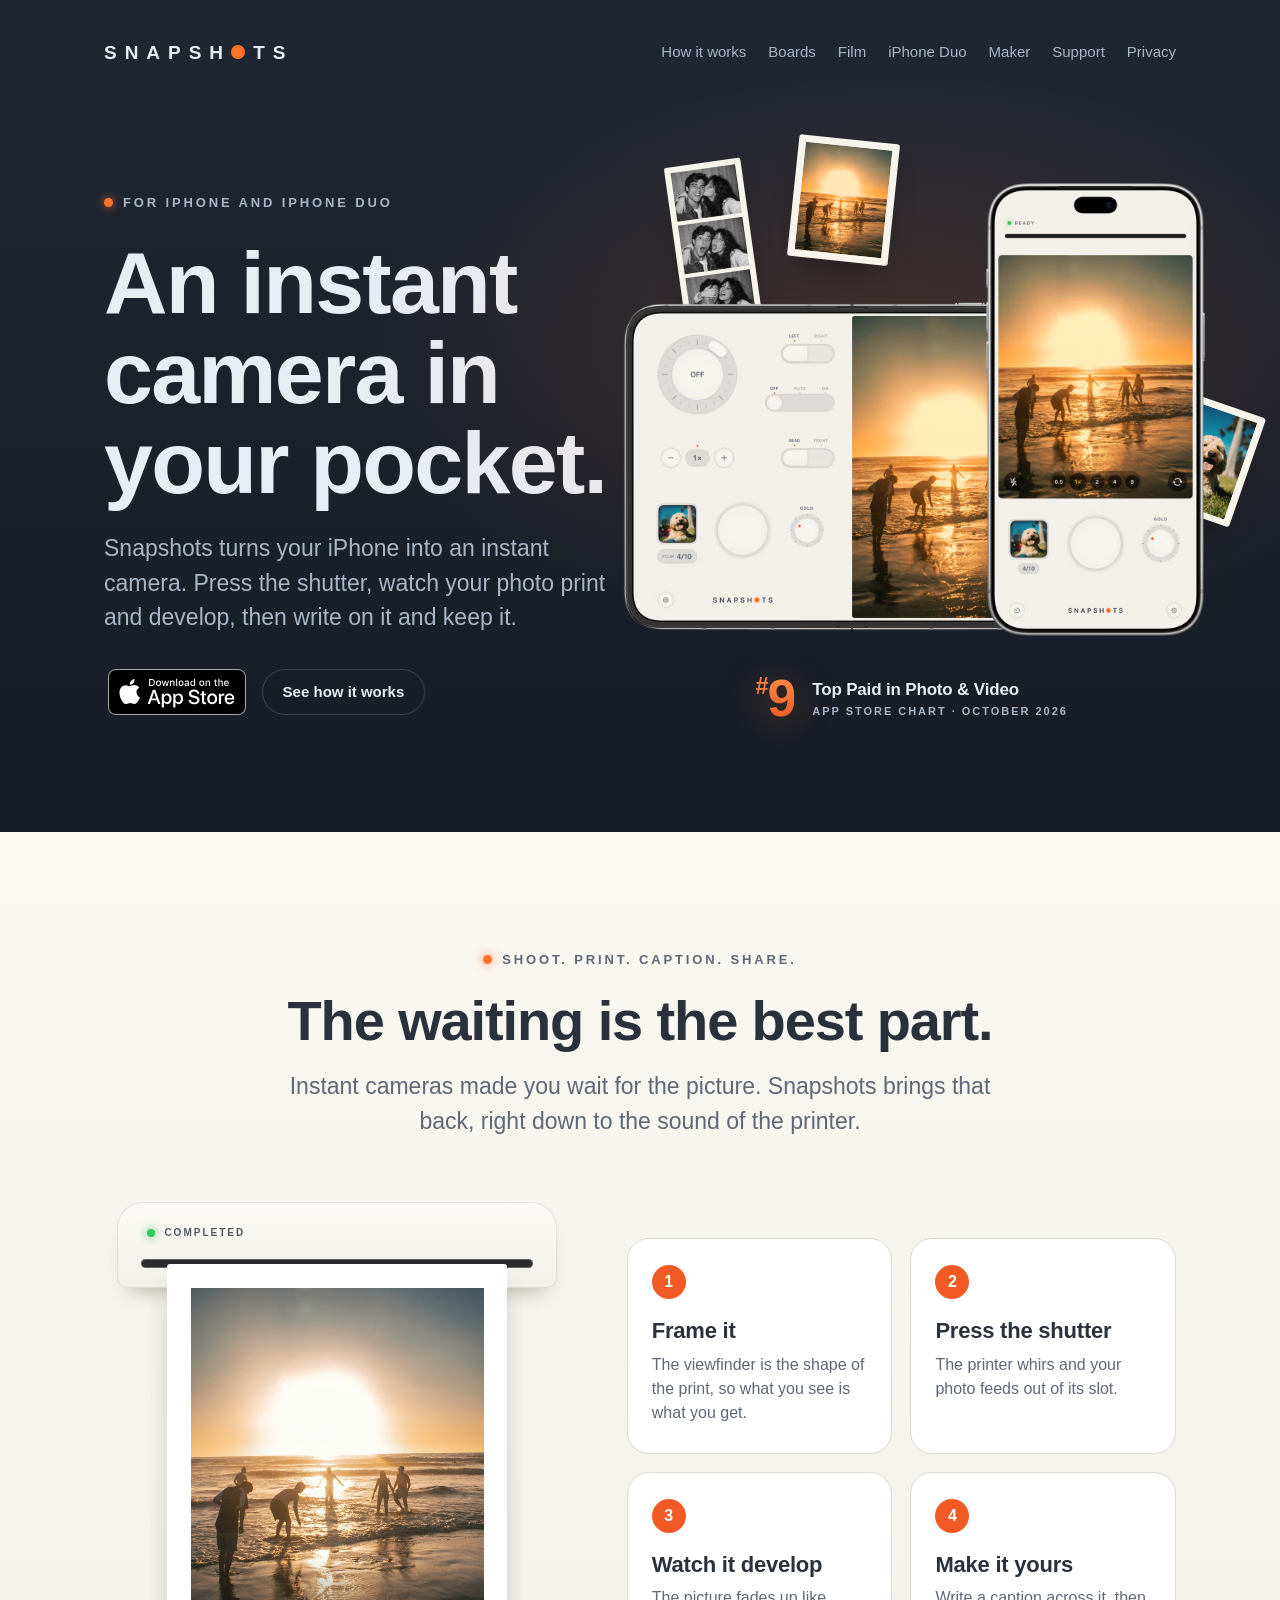
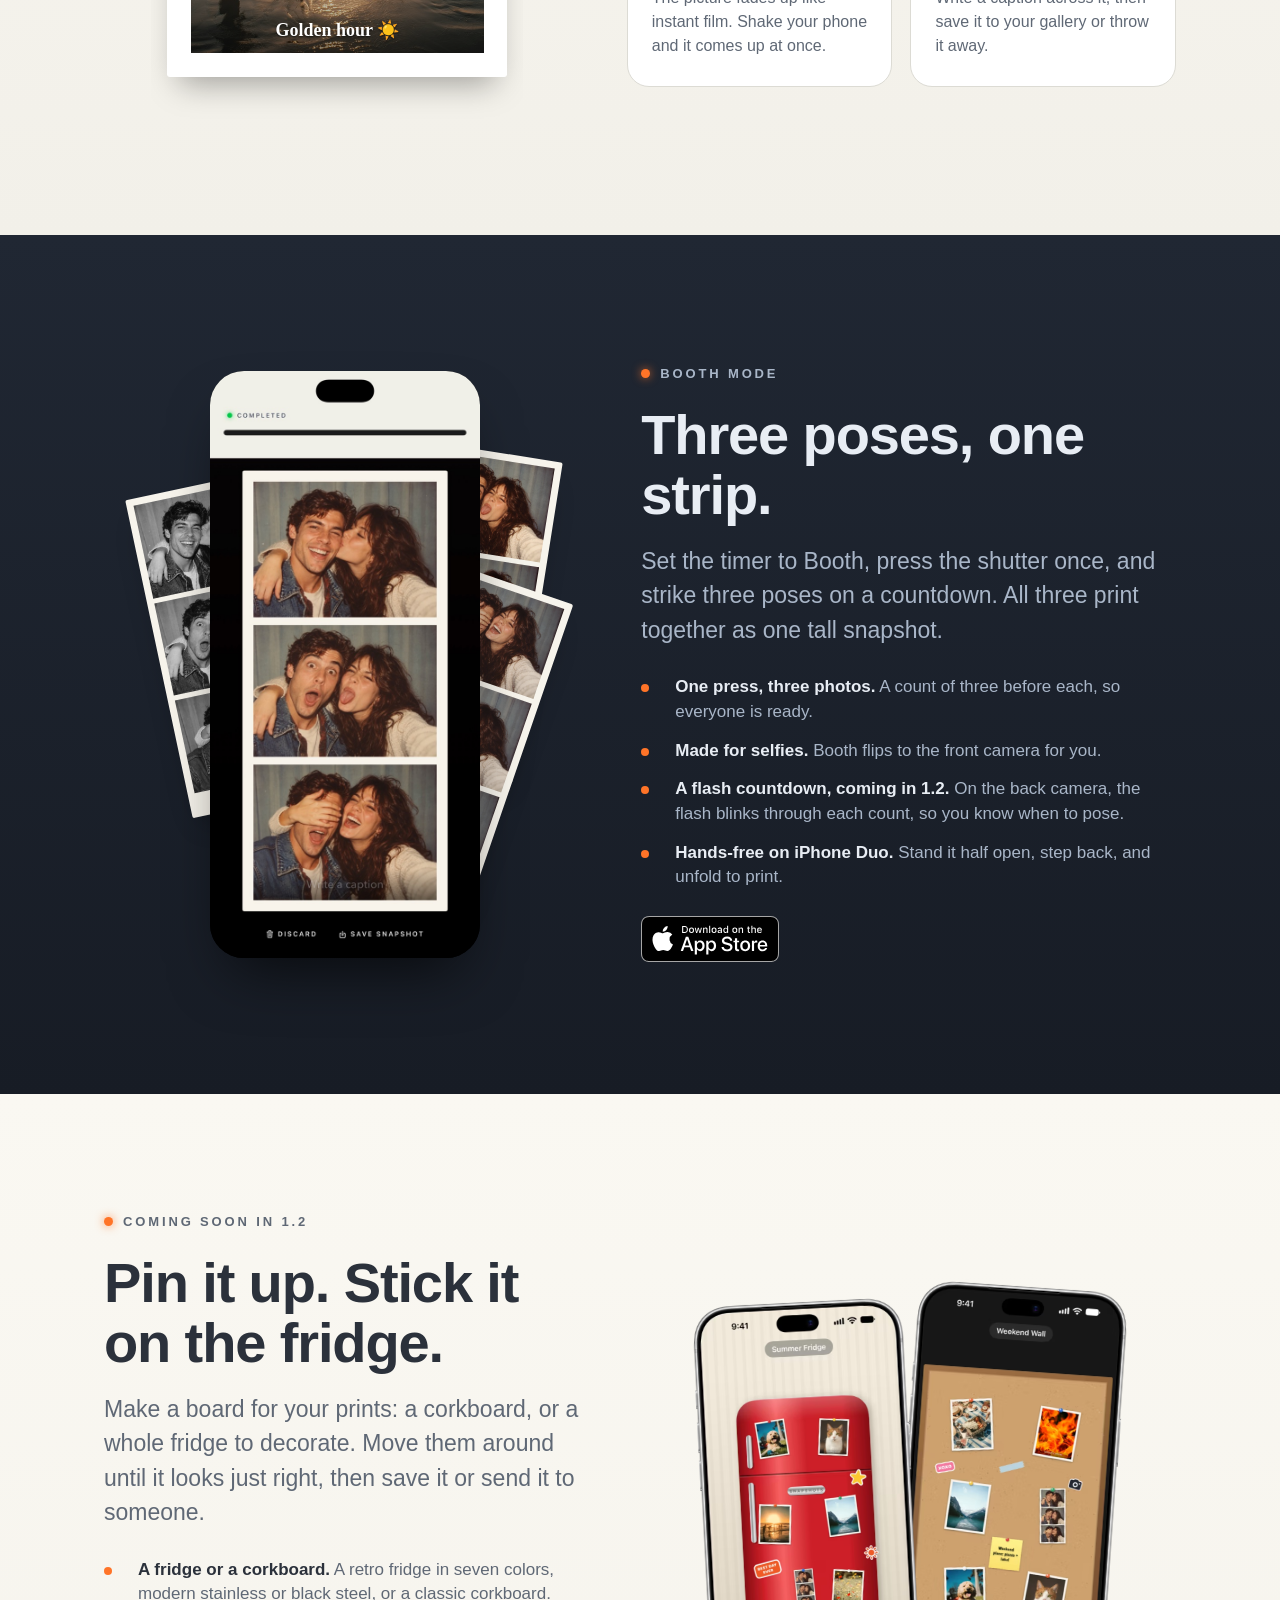
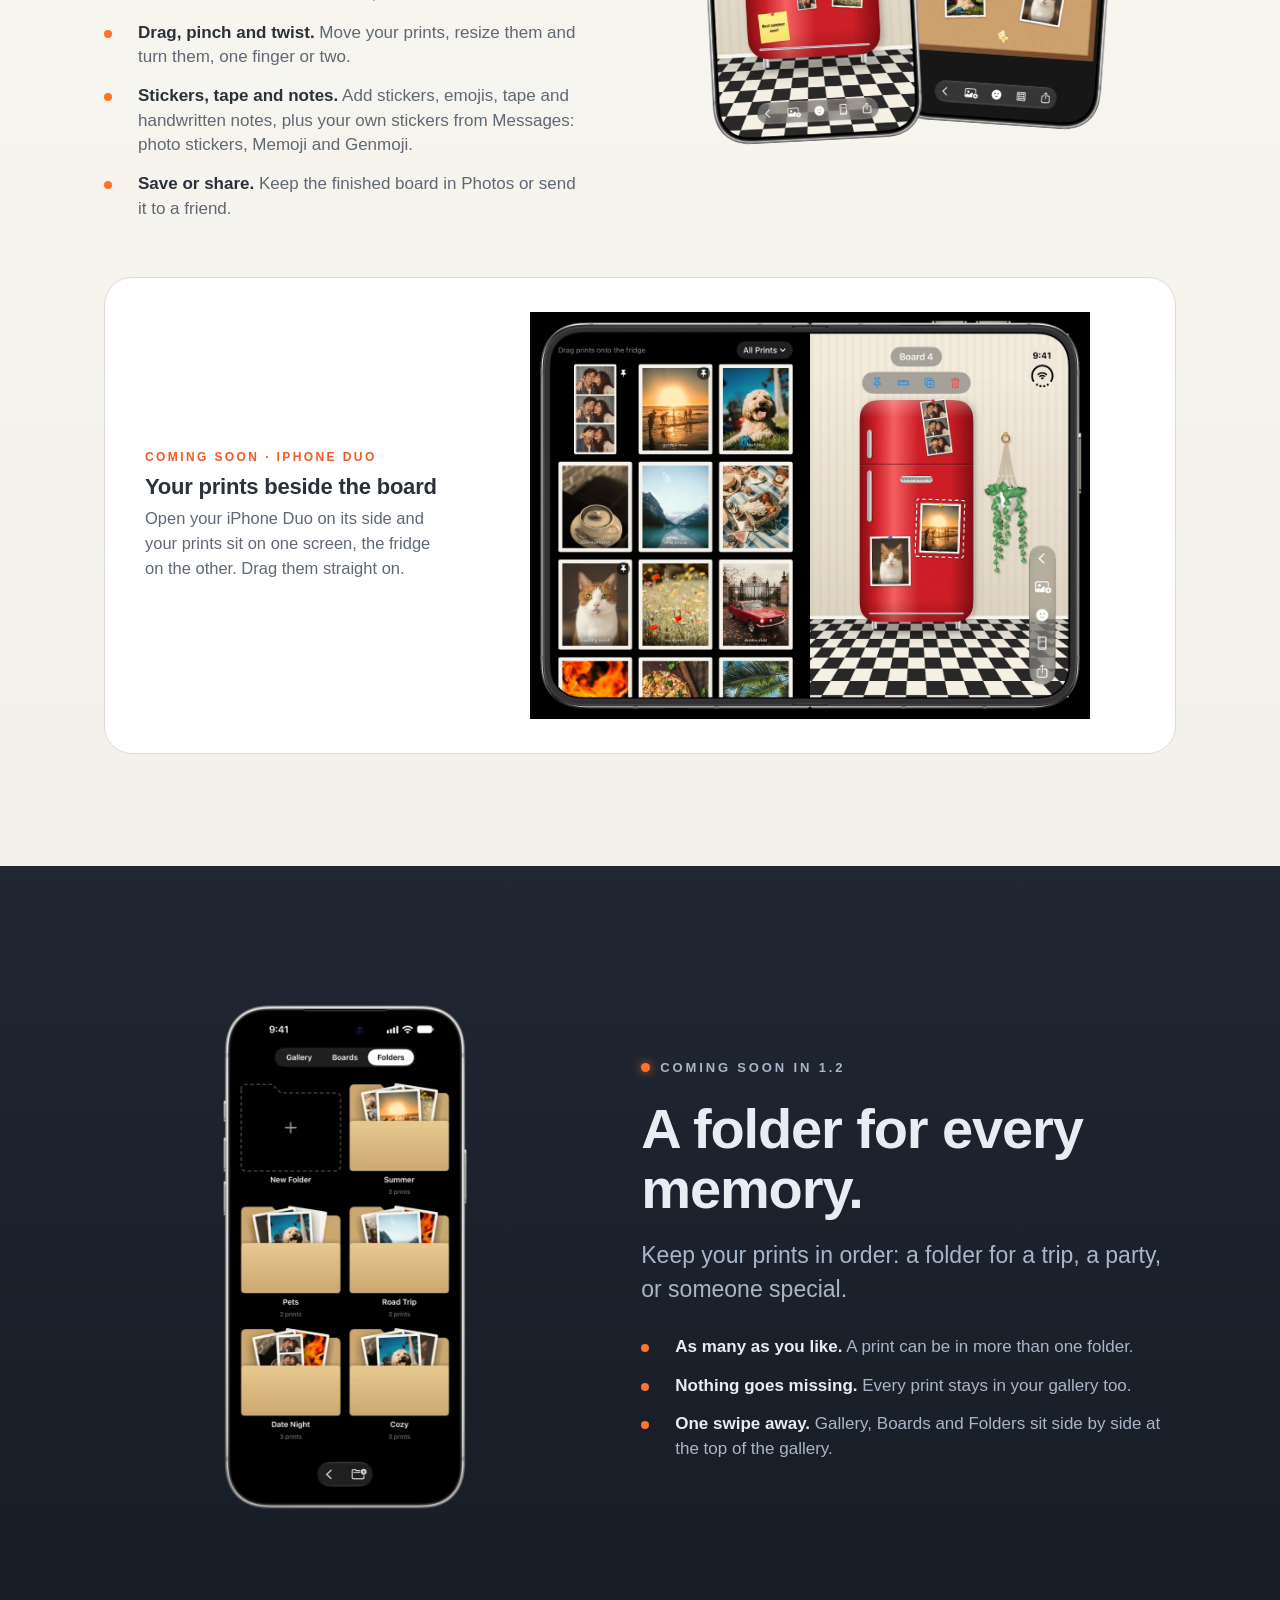
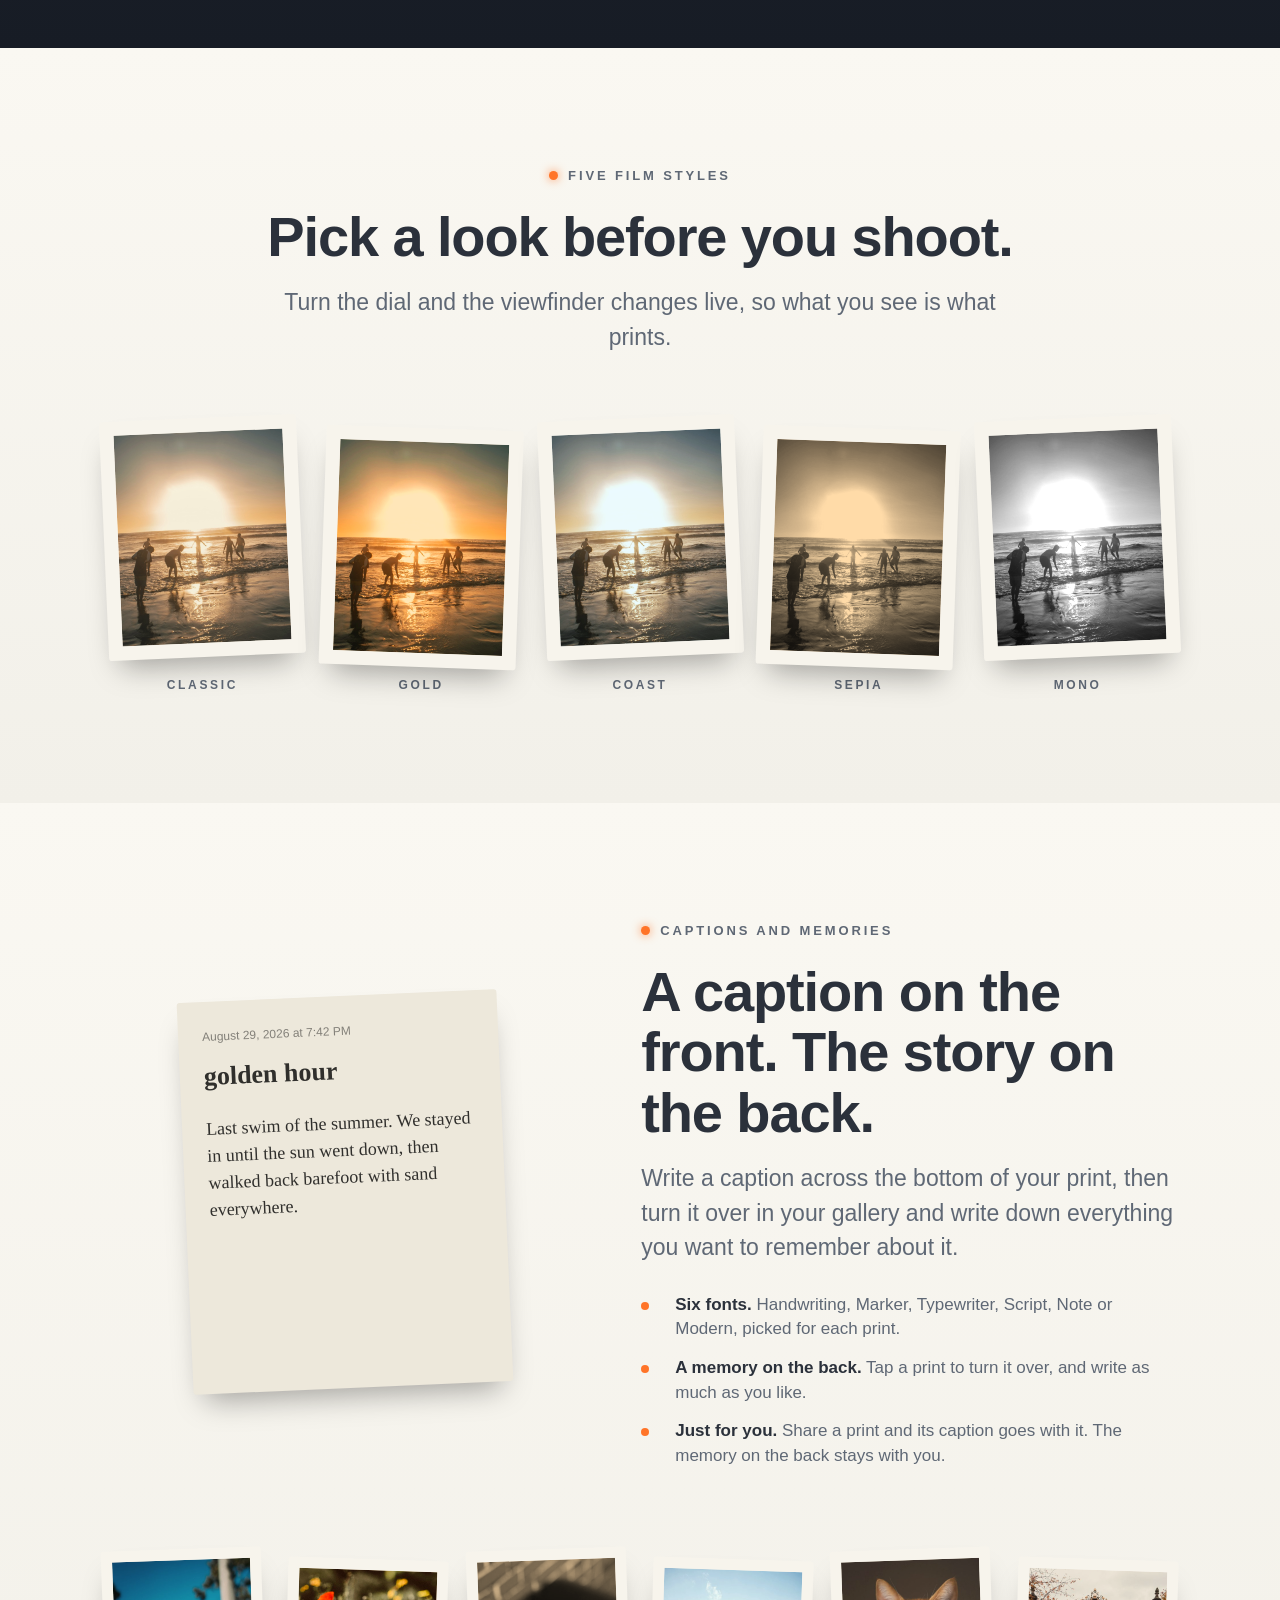
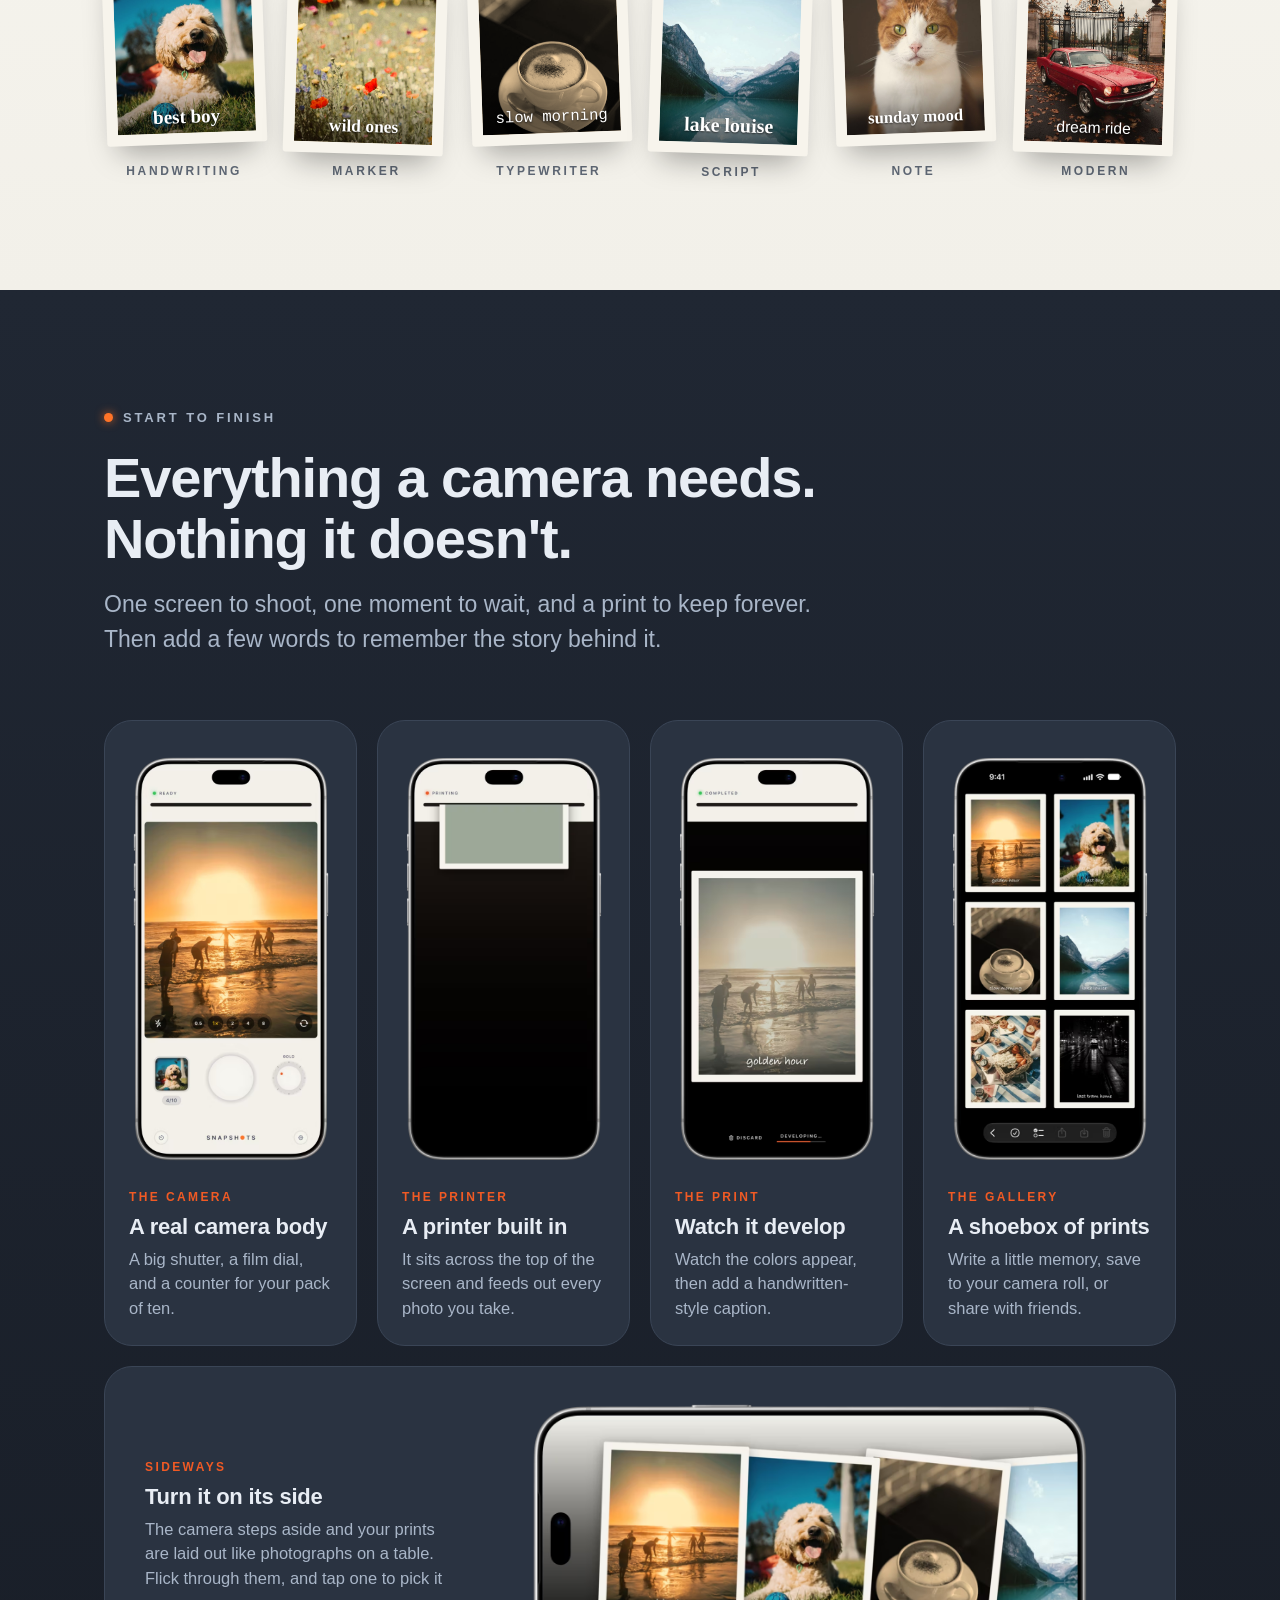
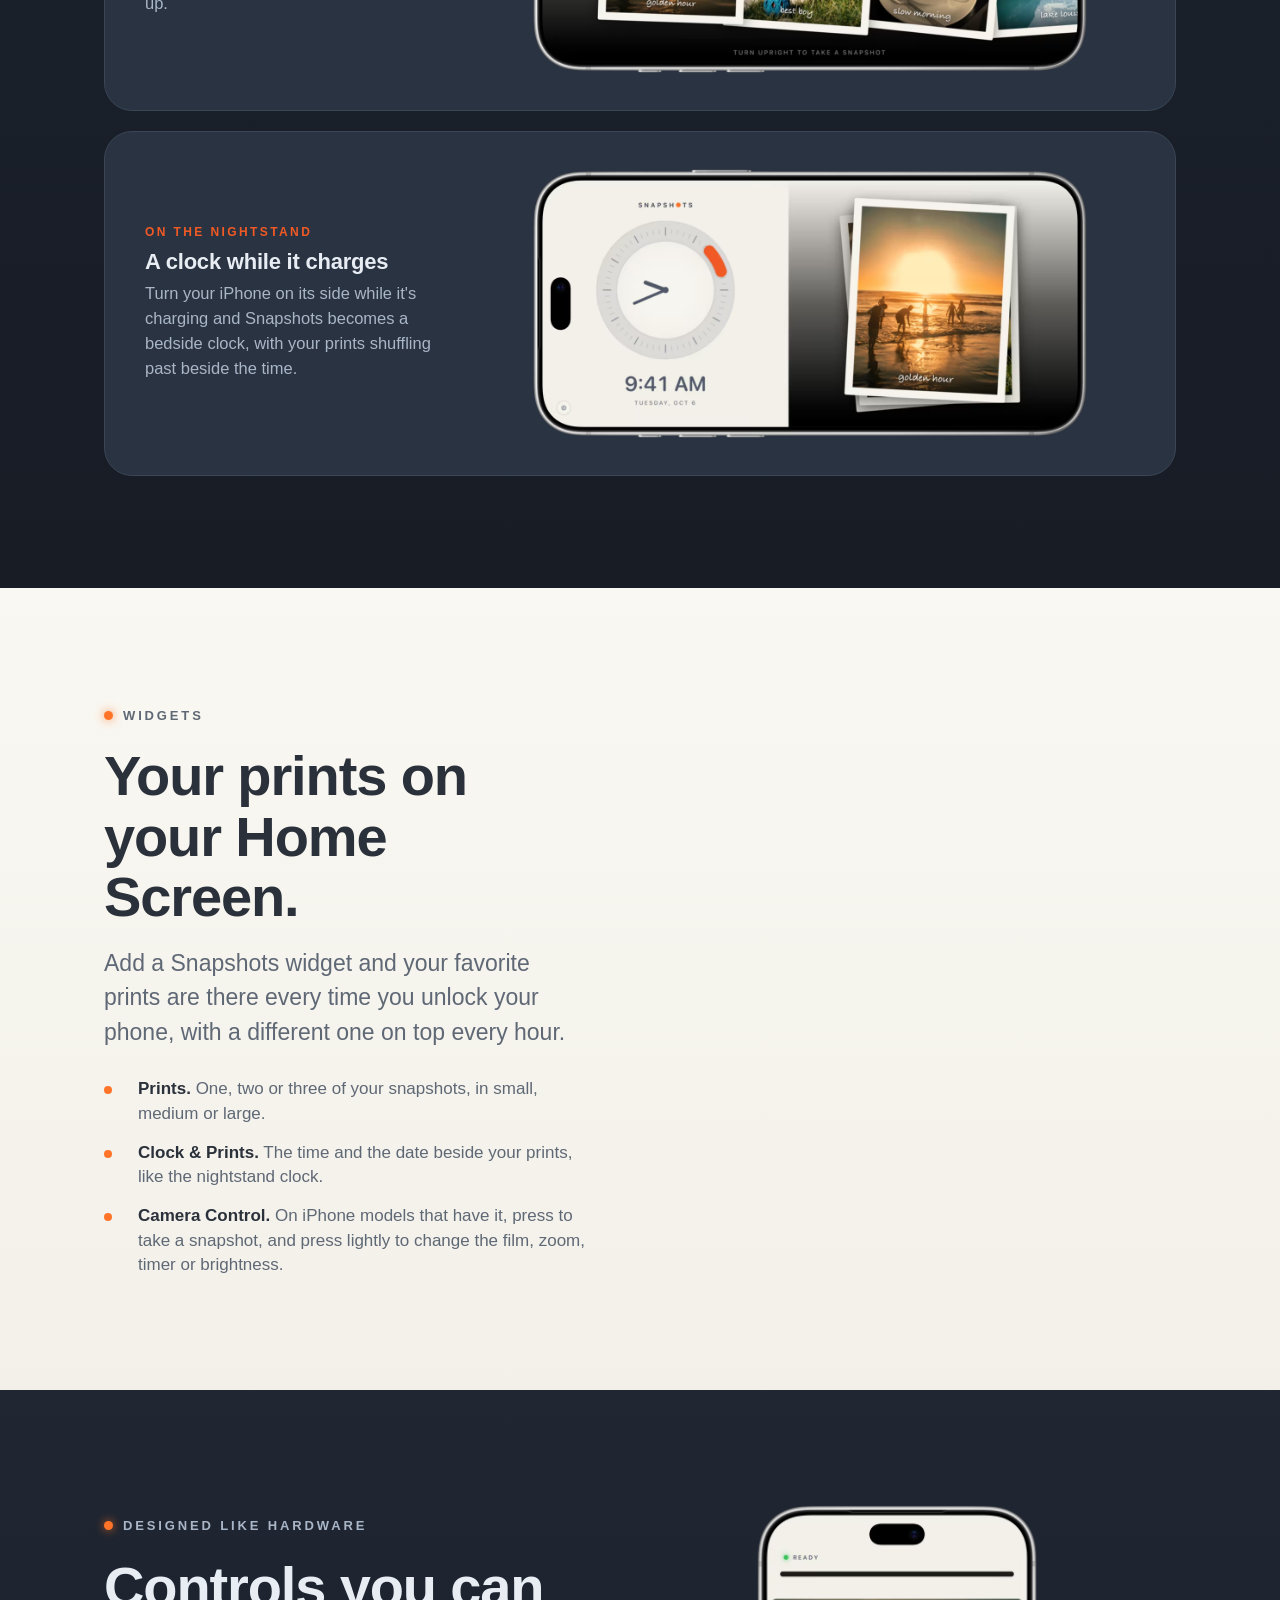
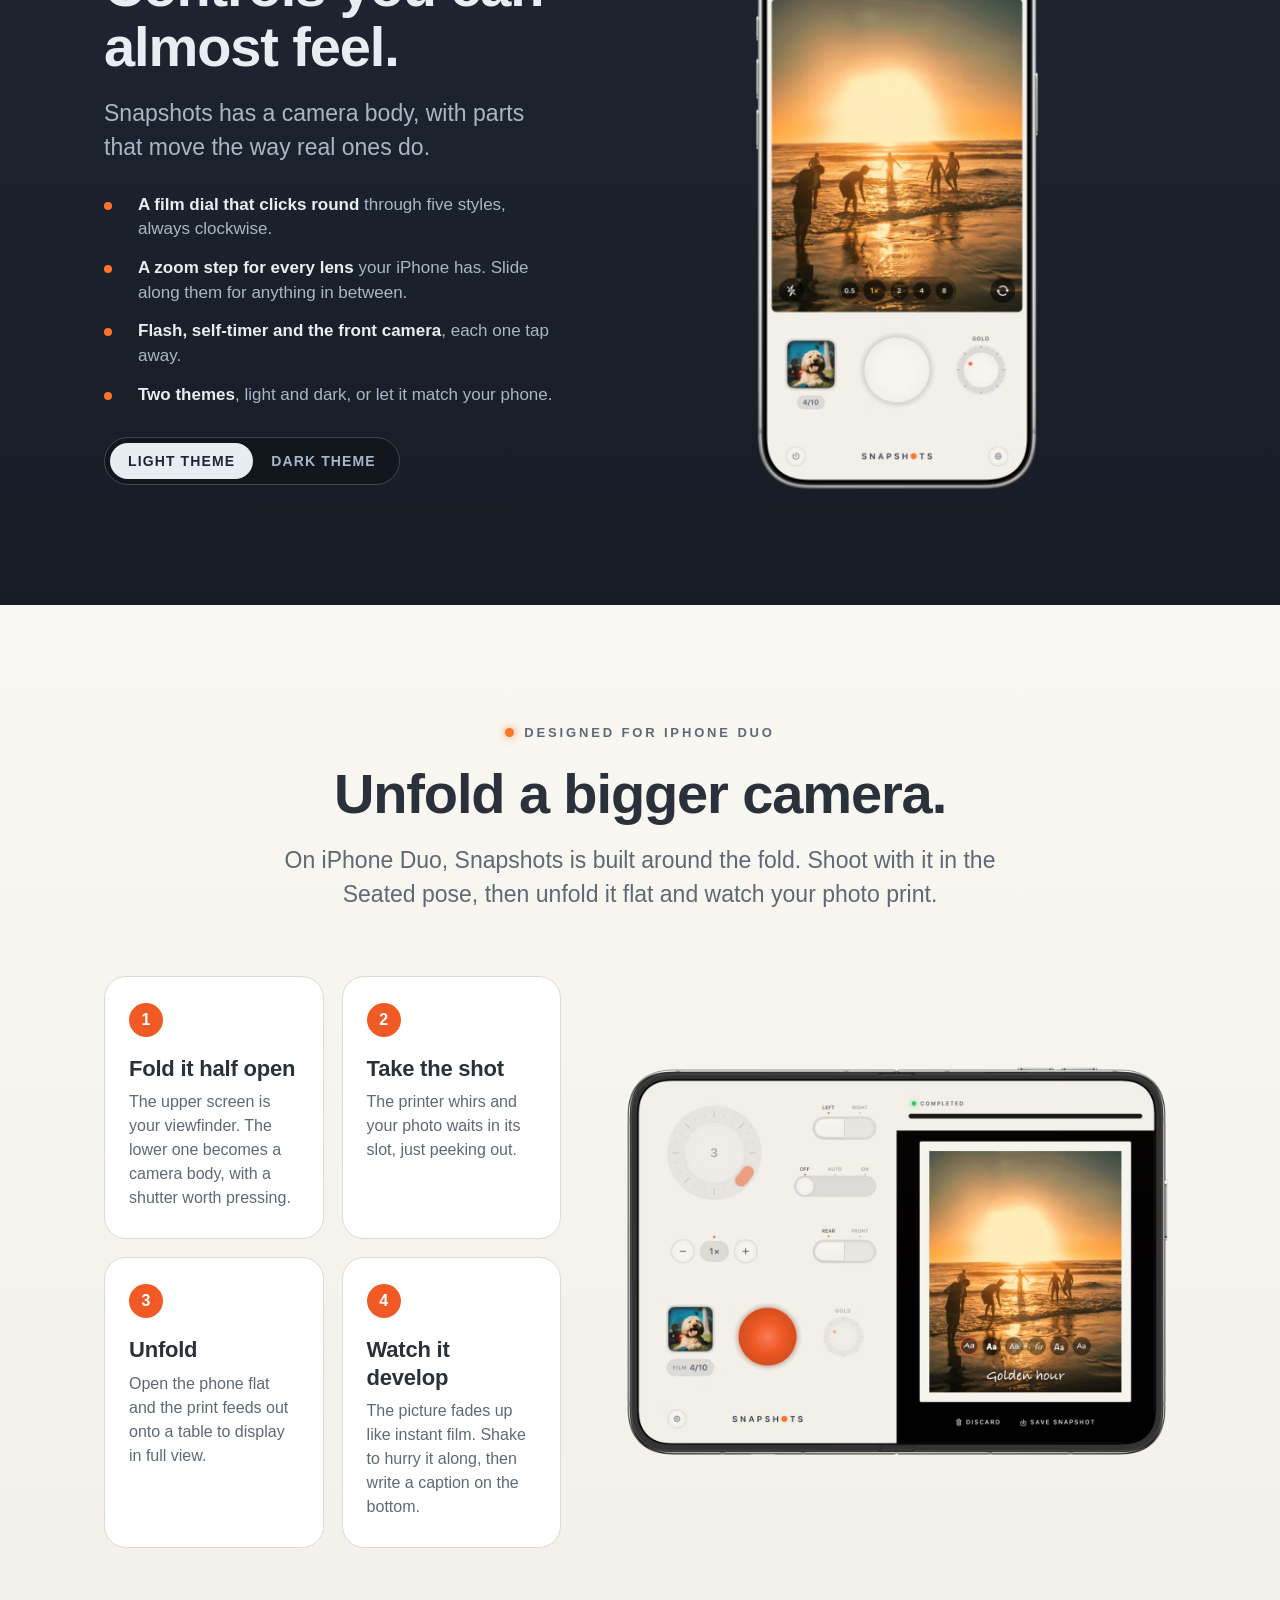
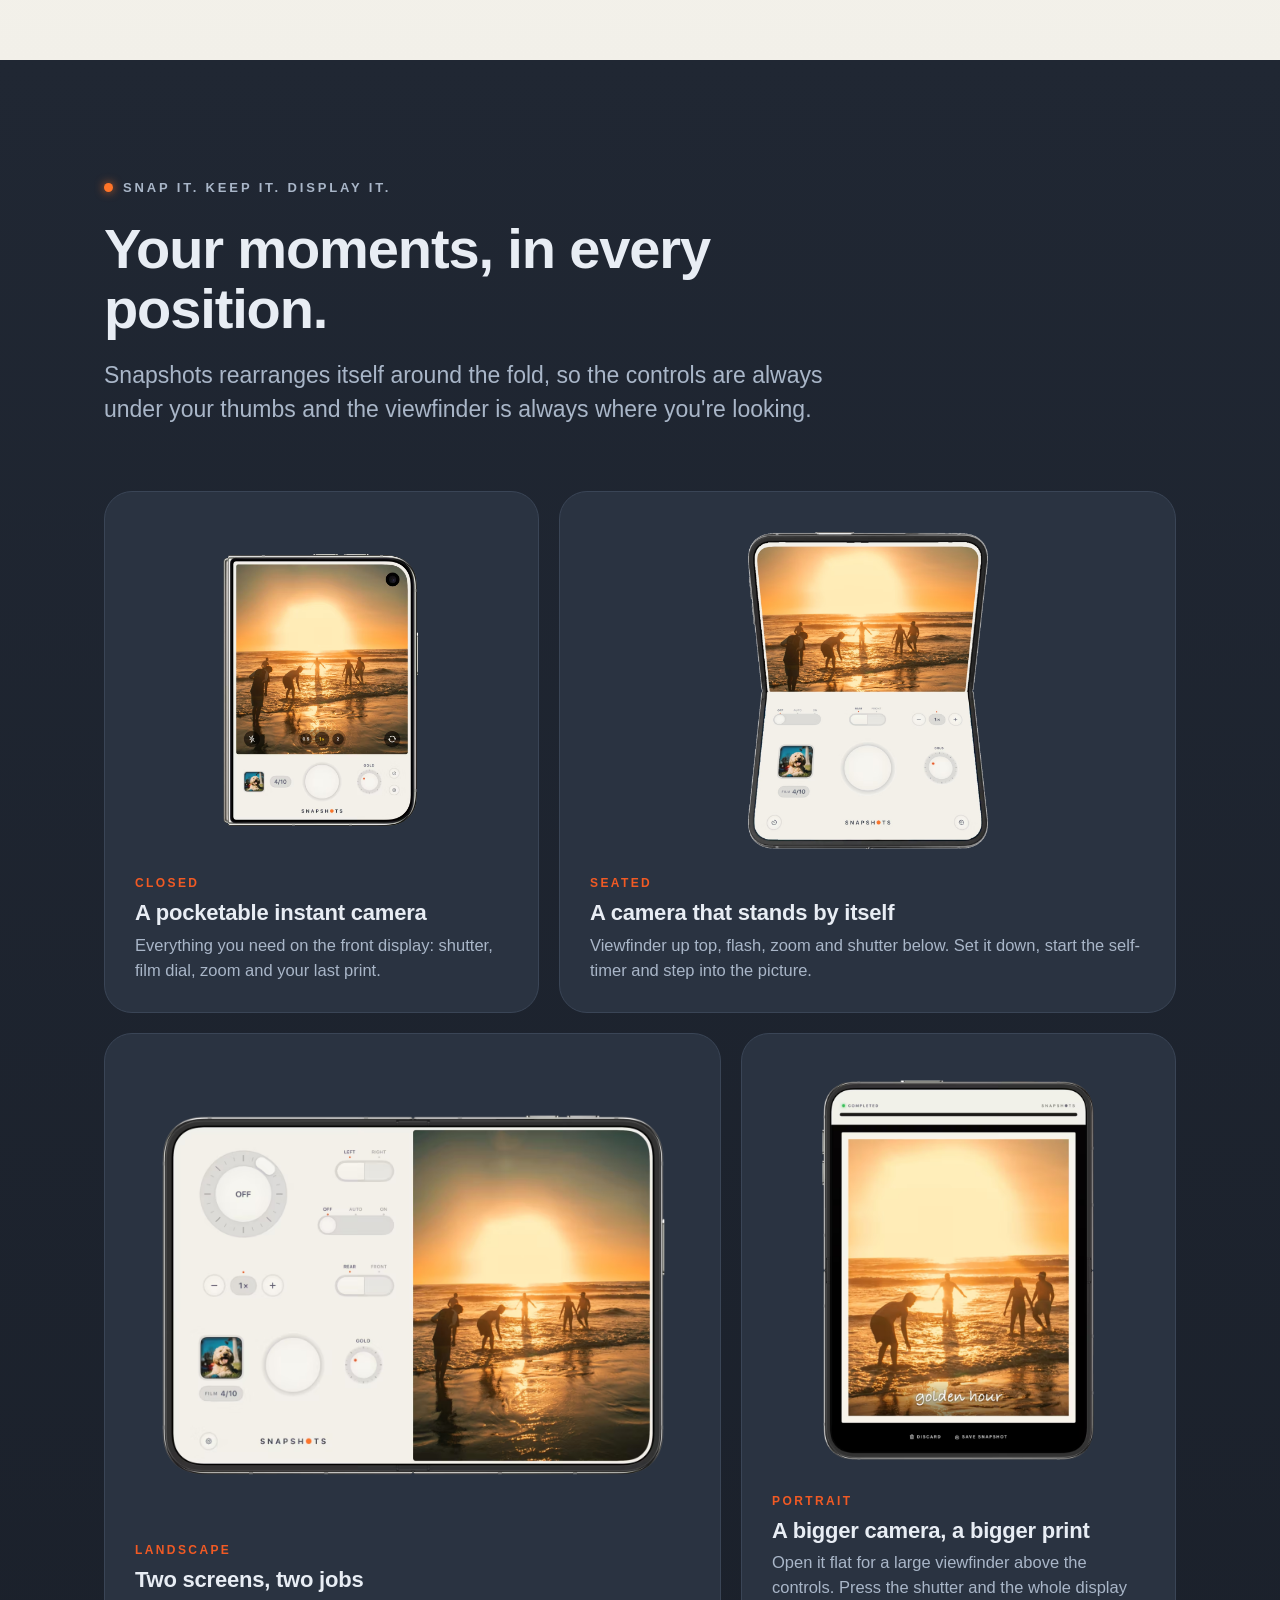
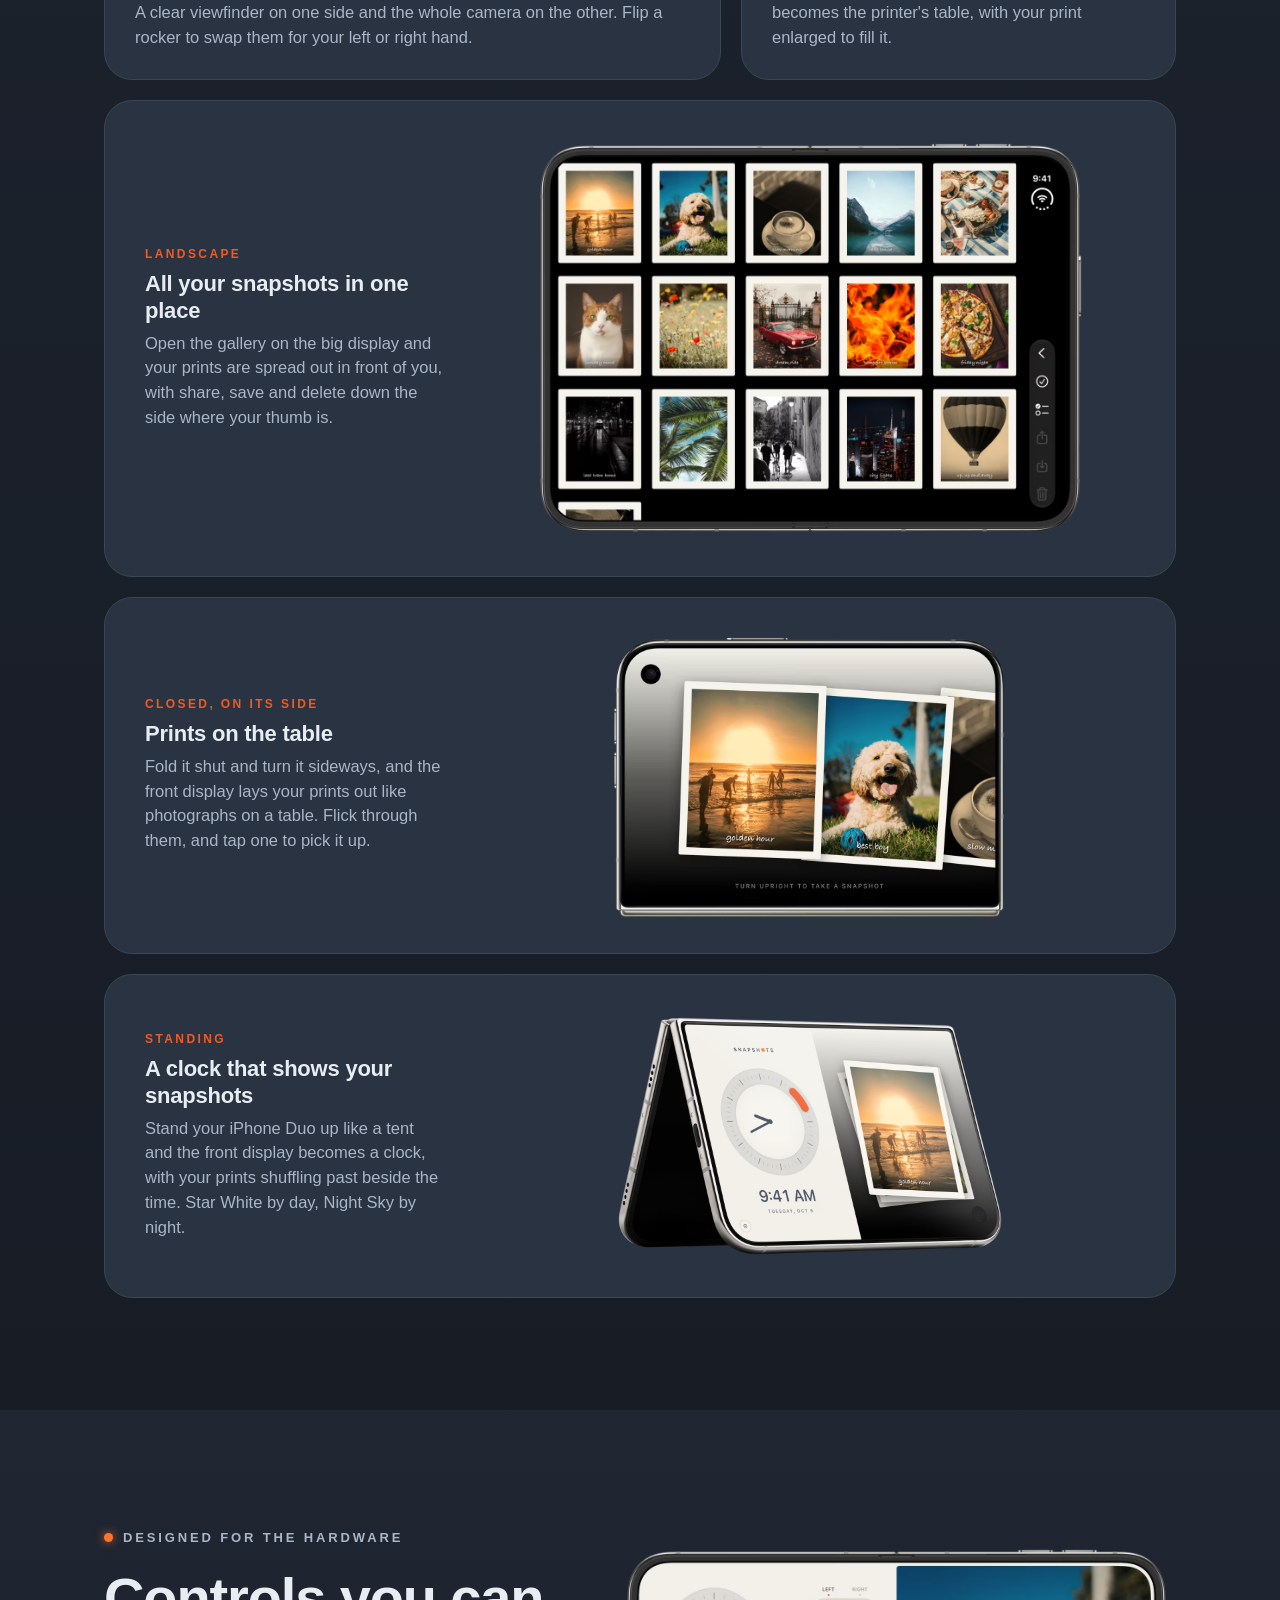
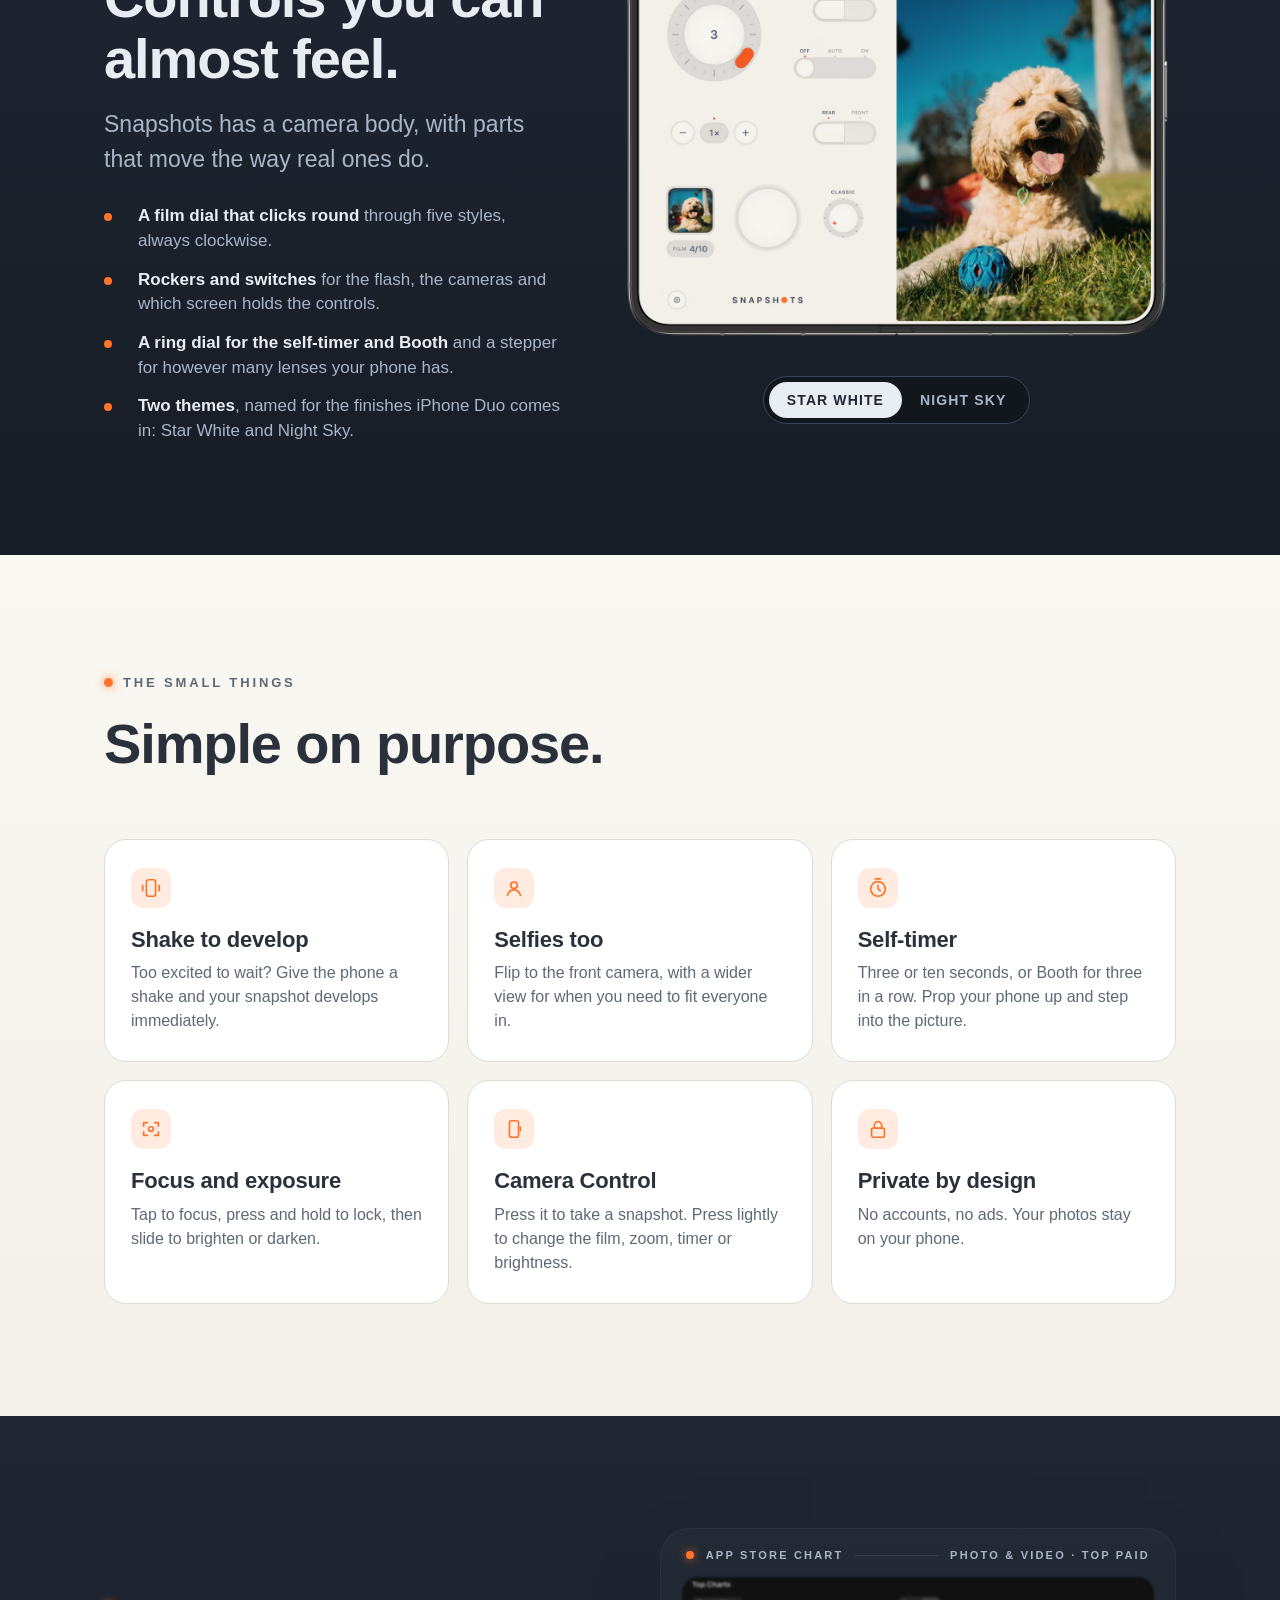
==== app/index.html @ 3834b683 "Boards and Folders, coming soon in 1.2: app page sections with an iPhone Duo board clip, Support ans" ====
<!doctype html>
<html lang="en">
<head>
  <meta charset="utf-8">
  <meta name="viewport" content="width=device-width, initial-scale=1">
  <title>Snapshots: Instant Film Camera</title>
  <link rel="icon" href="../icons/favicon.svg" type="image/svg+xml">
  <link rel="icon" href="../icons/favicon-32.png" type="image/png" sizes="32x32">
  <link rel="icon" href="../icons/favicon-192.png" type="image/png" sizes="192x192">
  <link rel="apple-touch-icon" href="../icons/apple-touch-icon.png">
  <meta name="description" content="Snapshots turns your iPhone into an instant camera. Press the shutter, watch your photo print and develop, then write on it and keep it. Designed for iPhone Duo, too.">
  <meta name="theme-color" content="#202733">
  <meta property="og:type" content="website">
  <meta property="og:site_name" content="Snapshots">
  <meta property="og:title" content="Snapshots: Instant Film Camera">
  <meta property="og:description" content="An instant camera in your pocket. Press the shutter, watch your photo print and develop, then write on it and keep it. For iPhone and iPhone Duo.">
  <meta property="og:url" content="https://cocktail5555.github.io/snapshots/app/">
  <meta property="og:image" content="https://cocktail5555.github.io/snapshots/share.png?v=3">
  <meta property="og:image:width" content="2400">
  <meta property="og:image:height" content="1260">
  <meta property="og:image:alt" content="Snapshots on an iPhone and an iPhone Duo, under the words: An instant camera in your pocket.">
  <meta name="twitter:card" content="summary_large_image">
  <meta name="twitter:image" content="https://cocktail5555.github.io/snapshots/share.png?v=3">
  <link rel="canonical" href="https://cocktail5555.github.io/snapshots/app/">
  <link rel="stylesheet" href="../duo.css?v=20261101a">
  <style>
    /* New in 1.1: the widgets, in turn, beside the copy. */
    .widgets { position: relative; width: min(100%, 340px); aspect-ratio: 364 / 430; margin: 0 auto; }
    .widgets .w { position: absolute; inset: 0 0 40px; margin: 0; display: grid; place-items: center; opacity: 0; animation: widget-turn 17.5s infinite; }
    .widgets .w img { display: block; width: 100%; height: auto; filter: drop-shadow(0 16px 24px rgba(0, 0, 0, 0.25)); }
    .widgets .p-small img { width: 50%; margin: 0 auto; }
    .widgets figcaption { position: absolute; left: 0; right: 0; bottom: -32px; text-align: center; font-size: 11px; font-weight: 600; letter-spacing: 0.16em; text-transform: uppercase; color: var(--muted); }
    .widgets .w2 { animation-delay: 3.5s; } .widgets .w3 { animation-delay: 7s; } .widgets .w4 { animation-delay: 10.5s; } .widgets .w5 { animation-delay: 14s; }
    @keyframes widget-turn { 0% { opacity: 0; transform: translateX(20px); } 3% { opacity: 1; transform: none; } 17% { opacity: 1; transform: none; } 20% { opacity: 0; transform: translateX(-20px); } 100% { opacity: 0; } }
    @media (prefers-reduced-motion: reduce) { .widgets .w { animation: none; } .widgets .w1 { opacity: 1; } }
    /* Captions and memories: the back of a print beside the copy, then a print in each font. */
    .memory-back { box-sizing: border-box; width: min(100%, 320px); aspect-ratio: 4 / 4.9; display: flex; flex-direction: column; gap: 14px; padding: 26px 24px; background: #EDE8DB; color: rgba(0, 0, 0, 0.8); border-radius: 3px; box-shadow: 0 18px 30px -12px rgba(0, 0, 0, 0.35); transform: rotate(-2.5deg); }
    .memory-back time { font-size: 12px; color: rgba(0, 0, 0, 0.45); }
    .memory-back .cap { font-size: 26px; line-height: 1.2; }
    .memory-back p { margin: 10px 0 0; font: 400 18px/1.5 "New York", "Iowan Old Style", Georgia, serif; }
    .font-row { display: grid; grid-template-columns: repeat(6, minmax(0, 1fr)); gap: 22px; align-items: start; margin-top: 80px; }
    .font-row figure { margin: 0; }
    .font-row figure:nth-child(odd) .print { transform: rotate(-2deg); }
    .font-row figure:nth-child(even) .print { transform: rotate(1.8deg) translateY(10px); }
    .font-row figure:hover .print { transform: rotate(0) scale(1.04); }
    .font-row .photo img { display: block; width: 100%; height: auto; }
    .font-row .print .photo span { font-size: calc(clamp(14px, 1.5vw, 19px) * var(--s, 1)); }
    .font-row figcaption { text-align: center; margin-top: 22px; font: 600 12px/1 var(--round); letter-spacing: 0.22em; text-transform: uppercase; color: var(--muted); }
    #captions .cap.hand { font-family: "Bradley Hand", "Segoe Print", cursive; font-weight: 700; --s: 1; }
    #captions .cap.marker { font-family: "Marker Felt", "Comic Sans MS", fantasy; font-weight: 700; --s: 0.92; }
    #captions .cap.typewriter { font-family: "American Typewriter", "Courier New", monospace; font-weight: 400; --s: 0.82; }
    #captions .cap.script { font-family: "Snell Roundhand", "Brush Script MT", cursive; font-weight: 700; --s: 1.05; }
    #captions .cap.note { font-family: "Noteworthy", "Segoe Print", cursive; font-weight: 700; --s: 0.88; }
    #captions .cap.modern { font-family: "Avenir Next", "Segoe UI", sans-serif; font-weight: 500; --s: 0.82; }
    @media (max-width: 980px) { .font-row { grid-template-columns: repeat(3, minmax(0, 1fr)); row-gap: 40px; } }
    @media (max-width: 560px) { .font-row { grid-template-columns: repeat(2, minmax(0, 1fr)); margin-top: 56px; } .memory-back { width: min(100%, 280px); } .memory-back p { font-size: 16.5px; } }
    /* New in 1.2: two phones on a board, one behind the other. */
    .board-pair { position: relative; width: min(100%, 420px); aspect-ratio: 1 / 1.1; margin: 0 auto; }
    .board-pair .device.mock { position: absolute; width: 52%; }
    .board-pair .front { left: 0; bottom: 0; z-index: 2; transform: rotate(-3deg); }
    .board-pair .back { right: 0; top: 0; z-index: 1; transform: rotate(4deg); }
    #boards .pose.across { margin-top: 56px; }
    .board-clip { display: block; width: 100%; height: auto; background: #fff; }
    .folders-art .device.mock { width: min(100%, 250px); margin: 0 auto; }
    @media (max-width: 560px) { .board-pair { width: min(100%, 330px); } #boards .pose.across { margin-top: 40px; } }
    /* The chart position, under the hero's buttons. */
    .chart-rank { display: inline-flex; align-items: center; gap: 18px; margin-top: 30px; padding-top: 26px; border-top: 1px solid var(--line); }
    .chart-rank .rank { font: 800 clamp(40px, 4.4vw, 52px)/0.9 var(--round); letter-spacing: -0.04em; background: linear-gradient(180deg, #FF8A45, var(--orange-deep)); -webkit-background-clip: text; background-clip: text; color: transparent; filter: drop-shadow(0 6px 18px rgba(255, 116, 40, 0.35)); }
    .chart-rank .rank sup { font-size: 0.45em; vertical-align: 0.95em; margin-right: 0.04em; }
    .chart-rank .rank-text { display: grid; gap: 6px; }
    .chart-rank strong { font: 700 clamp(15px, 1.4vw, 17px)/1.2 var(--round); color: var(--ink); letter-spacing: -0.01em; }
    .chart-rank small { font: 600 11px/1 var(--round); letter-spacing: 0.18em; text-transform: uppercase; color: var(--muted); white-space: nowrap; }
    .chart-rank .rank-text { text-align: left; }
    @media (max-width: 420px) { .chart-rank { gap: 14px; } .chart-rank small { font-size: 10.5px; letter-spacing: 0.14em; } }
    /* On a wide screen it sits centred under the phones; on a narrow one, under the buttons. */
    .hero-art { display: grid; justify-items: center; }
    .chart-rank-art { margin-top: 6px; border-top: 0; padding-top: 0; }
    @media (min-width: 901px) { .chart-rank-copy { display: none; } }
    @media (max-width: 900px) { .chart-rank-art { display: none; } }
    /* In the spotlight: the chart position, with the chart itself beside it. */
    .spotlight .wrap { display: grid; grid-template-columns: minmax(0, 1fr) minmax(0, 1.05fr); gap: 64px; align-items: center; }
    .spotlight h2 { margin: 18px 0 22px; }
    .spotlight h2 em { font-style: normal; color: var(--orange-deep); }
    .spotlight .store-badge img { height: 54px; }
    .spotlight .actions { margin-top: 30px; }
    .spotlight .rank-note { margin: 18px 0 0; font: 600 12px/1.4 var(--round); letter-spacing: 0.16em; text-transform: uppercase; color: var(--muted); }
    .spotlight .rank-note b { color: var(--orange-deep); font-weight: 700; }
    .chart-card { position: relative; margin: 0; padding: 22px 22px 16px; border-radius: 30px; background: linear-gradient(180deg, #232A35, #161B23); box-shadow: 0 40px 80px -30px rgba(23, 27, 35, 0.55), 0 0 0 1px rgba(255, 255, 255, 0.04) inset; }
    .chart-card .bar { display: flex; align-items: center; gap: 12px; margin: 0 4px 16px; font: 600 11px/1 var(--round); letter-spacing: 0.2em; text-transform: uppercase; color: #A9B6C8; }
    .chart-card .bar::before { content: ""; width: 8px; height: 8px; border-radius: 50%; background: var(--orange); box-shadow: 0 0 10px rgba(255, 116, 40, 0.8); }
    .chart-card .bar span { flex: 1; height: 1px; background: rgba(255, 255, 255, 0.1); }
    .chart-card img { display: block; width: 100%; height: auto; border-radius: 16px; }
    .chart-card figcaption { margin: 14px 4px 0; font-size: 12px; color: #8C97A8; }
    .chart-card .closer { position: absolute; right: 36px; bottom: 54px; display: inline-flex; align-items: center; gap: 8px; padding: 10px 16px; border: 0; border-radius: 12px; background: #F7F5EE; color: #2B313B; font: 600 13px/1 var(--round); box-shadow: 0 10px 24px -8px rgba(0, 0, 0, 0.5); cursor: zoom-in; }
    .chart-card .closer svg { width: 14px; height: 14px; fill: none; stroke: currentColor; stroke-width: 2; stroke-linecap: round; }
    .chart-zoom { padding: 0; border: 0; border-radius: 18px; background: #161B23; max-width: min(92vw, 900px); max-height: 92vh; }
    .chart-zoom::backdrop { background: rgba(10, 12, 16, 0.75); }
    .chart-zoom img { display: block; max-width: 100%; max-height: 92vh; width: auto; height: auto; }
    .chart-zoom form { position: absolute; top: 10px; right: 10px; margin: 0; }
    .chart-zoom button { border: 0; border-radius: 999px; width: 34px; height: 34px; background: rgba(0, 0, 0, 0.55); color: #fff; font-size: 18px; cursor: pointer; }
    @media (max-width: 900px) { .spotlight .wrap { grid-template-columns: 1fr; gap: 40px; } .chart-card .closer { right: 30px; bottom: 50px; } }
    @media (max-width: 560px) { .spotlight .rank-note { font-size: 10.5px; letter-spacing: 0.12em; } .chart-card { padding: 16px 14px 12px; border-radius: 24px; } .chart-card .bar { font-size: 9.5px; letter-spacing: 0.14em; white-space: nowrap; gap: 8px; } .chart-card .closer { right: 22px; bottom: 42px; padding: 8px 12px; font-size: 12px; } }
    /* The other apps a little softened, so Snapshots' tile (row 2, column 4 of the chart) stands out. */
    .chart-card .shot, .chart-zoom .shot { position: relative; }
    .chart-card .soft, .chart-zoom .soft { filter: blur(1px) saturate(0.75) brightness(0.8); }
    .chart-card .sharp, .chart-zoom .sharp { position: absolute; inset: 0; clip-path: inset(26.5% 20.8% 56.3% 60.5% round 2.2%); }

    /* The hero: Booth strips and prints, only ever behind the two phones. They fade in, one after another, and stay put. */
    .hero-pair { position: relative; }
    .hero-pair .device.mock.hero-iphone { width: 38%; justify-self: end; z-index: 2; }
    .hero-pair .device.mock.hero-duo { width: 80%; justify-self: start; z-index: 1; }
    .hero-prints { position: absolute; inset: 0 0 30px; z-index: 0; pointer-events: none; }
    .hp { position: absolute; width: var(--w); left: var(--l); top: var(--t); animation: hp-fade 3s ease var(--in) both; }
    .hp .print, .hp .hstrip { transform: rotate(var(--r)); }
    .hp .print { padding: 7%; }
    .hp .print .photo img { display: block; width: 100%; aspect-ratio: 4 / 5; object-fit: cover; }
    .hstrip { display: flex; flex-direction: column; gap: 4px; padding: 6px; background: var(--paper); border-radius: 2px; box-shadow: 0 18px 30px -14px rgba(0, 0, 0, 0.5); }
    .hstrip img { display: block; width: 100%; aspect-ratio: 4 / 3; object-fit: cover; }
    .hstrip.mono img { filter: grayscale(1) contrast(1.12); }
    @keyframes hp-fade { from { opacity: 0; } to { opacity: 1; } }
    /* Where each one sits, as a share of the phones' frame. */
    .hp.a { --w: 13%; --l: 10%;  --t: -4%;  --r: -8deg; --in: 0.5s; }
    .hp.b { --w: 17%; --l: 30%;  --t: -9%;  --r: 6deg;  --in: 1.5s; }
    .hp.c { --w: 16%; --l: 91%;  --t: 48%;  --r: 19deg; --in: 2.5s; }
    @media (max-width: 560px) { .hp.c { display: none; } .hp.a { --w: 15%; --l: 8%; --t: 2%; } .hp.b { --w: 20%; --l: 29%; --t: -2%; } }
    @media (prefers-reduced-motion: reduce) { .hp { animation: none; } }
    /* Reviews: quoted from the App Store as written, shortened only where a sentence is left out. */
    .rating { display: inline-flex; align-items: center; gap: 16px; margin-top: 8px; }
    .rating .score { font: 800 clamp(40px, 4.4vw, 52px)/0.9 var(--round); letter-spacing: -0.04em; color: var(--ink); }
    .rating .rating-text { display: grid; gap: 6px; text-align: left; }
    .rating small { font: 600 11px/1 var(--round); letter-spacing: 0.18em; text-transform: uppercase; color: var(--muted); white-space: nowrap; }
    .stars { color: var(--orange-deep); font-size: 17px; letter-spacing: 0.12em; line-height: 1; }
    .reviews { columns: 3; column-gap: 18px; }
    .review { break-inside: avoid; margin: 0 0 18px; background: var(--card); border: 1px solid var(--line); border-radius: 22px; padding: 26px 26px 24px; }
    .review h3 { font-size: 19px; margin: 14px 0 8px; }
    .review blockquote { margin: 0; color: var(--muted); font-size: 16px; line-height: 1.55; }
    .review figcaption { margin-top: 16px; font: 600 13px/1 var(--round); color: var(--ink); }
    .reviews-more { margin-top: 26px; text-align: center; }
    @media (max-width: 980px) { .reviews { columns: 2; } }
    /* On a phone, one row to swipe through. */
    @media (max-width: 560px) {
      .reviews { columns: auto; display: flex; gap: 14px; overflow-x: auto; scroll-snap-type: x mandatory; align-items: flex-start; margin: 0 -16px; padding: 0 16px 8px; scrollbar-width: none; }
      .reviews::-webkit-scrollbar { display: none; }
      .review { flex: 0 0 84%; margin: 0; scroll-snap-align: center; }
      .rating small { font-size: 10.5px; letter-spacing: 0.14em; }
    }
  </style>
<!-- X conversion tracking base code -->
<script>
!function(e,t,n,s,u,a){e.twq||(s=e.twq=function(){s.exe?s.exe.apply(s,arguments):s.queue.push(arguments);
},s.version='1.1',s.queue=[],u=t.createElement(n),u.async=!0,u.src='https://static.ads-twitter.com/uwt.js',
a=t.getElementsByTagName(n)[0],a.parentNode.insertBefore(u,a))}(window,document,'script');
twq('config','rhuu8');
</script>
<!-- End X conversion tracking base code -->
<!-- X conversion tracking event code: a click on any App Store link counts as a conversion. The
     App Store opens a moment later, so the event has time to send. -->
<script>
document.addEventListener('click', function (e) {
  var a = e.target.closest && e.target.closest('a[href^="https://apps.apple.com/"]');
  if (!a) return;
  twq('event', 'tw-rhuu8-rhuum', {
    conversion_id: null // unique ID for deduplication (e.g. order id '1a2b3c')
  });
  if (e.defaultPrevented || e.button !== 0 || e.metaKey || e.ctrlKey || e.shiftKey || e.altKey || a.target === '_blank') return;
  e.preventDefault();
  setTimeout(function () { location.href = a.href; }, 300);
});
</script>
<!-- End X conversion tracking event code -->
</head>
<body>

<nav>
  <div class="wrap">
    <a class="wordmark" href="./" aria-label="Snapshots">SNAPSH<span class="o"></span>TS</a>
    <div class="links">
      <a href="#how">How it works</a>
      <a href="#boards">Boards</a>
      <a href="#films">Film</a>
      <a href="#duo">iPhone Duo</a>
      <a href="#maker">Maker</a>
      <a href="../support/">Support</a>
      <a href="../privacy/">Privacy</a>
    </div>
  </div>
</nav>

<section class="hero night">
  <div class="wrap">
    <div class="copy">
      <span class="eyebrow">For iPhone and iPhone Duo</span>
      <h1>An instant camera in your pocket.</h1>
      <p class="lead">Snapshots turns your iPhone into an instant camera. Press the shutter, watch your photo print and develop, then write on it and keep it.</p>
      <div class="actions">
        <a class="store-badge" href="https://apps.apple.com/app/id6818673560" aria-label="Download Snapshots on the App Store"><img src="badges/download-on-the-app-store.svg" width="160" height="53" alt="Download on the App Store"></a>
        <a class="pill ghost" href="#how">See how it works</a>
      </div>
      <div class="chart-rank chart-rank-copy" role="note" aria-label="Number 9 Top Paid in Photo and Video, App Store chart, October 2026">
        <span class="rank" aria-hidden="true"><sup>#</sup>9</span>
        <span class="rank-text" aria-hidden="true"><strong>Top Paid in Photo &amp; Video</strong><small>App Store chart · October 2026</small></span>
      </div>
    </div>
    <div class="hero-art">
      <figure class="hero-pair">
        <div class="hero-prints back" aria-hidden="true">
          <div class="hp a"><div class="hstrip mono"><img src="booth-1.jpg" alt=""><img src="booth-2.jpg" alt=""><img src="booth-3.jpg" alt=""></div></div>
          <div class="hp b"><div class="print gold"><div class="photo"><img src="photo.jpg" alt=""></div></div></div>
          <div class="hp c"><div class="print classic"><div class="photo"><img src="fonts/best-boy.jpg" alt=""></div></div></div>
        </div>
        <div class="device mock hero-iphone"><picture><source srcset="m/camera-hero.avif?v=4" type="image/avif"><img src="m/camera-hero.png?v=4" width="600" height="1224" alt="Snapshots on an iPhone: the camera."></picture></div>
        <div class="device mock hero-duo"><picture><source srcset="../duo/m/landscape.avif?v=5" type="image/avif"><img src="../duo/m/landscape.png?v=5" width="1300" height="944" alt="Snapshots on an iPhone Duo open in Landscape: viewfinder on one screen, camera controls on the other."></picture></div>
      </figure>
        <div class="chart-rank chart-rank-art" role="note" aria-label="Number 9 Top Paid in Photo and Video, App Store chart, October 2026">
        <span class="rank" aria-hidden="true"><sup>#</sup>9</span>
        <span class="rank-text" aria-hidden="true"><strong>Top Paid in Photo &amp; Video</strong><small>App Store chart · October 2026</small></span>
      </div>
    </div>
  </div>
</section>

<section class="white" id="how">
  <div class="wrap">
    <div class="head center reveal">
      <span class="eyebrow">Shoot. Print. Caption. Share.</span>
      <h2>The waiting is the best part.</h2>
      <p class="lead">Instant cameras made you wait for the picture. Snapshots brings that back, right down to the sound of the printer.</p>
    </div>
    <div class="how-cols">
      <figure class="printer reveal" aria-label="The Snapshots printer, with a print feeding out of its slot.">
        <div class="edge"><span class="status"><b>PRINTING</b><b>COMPLETED</b></span><span class="slot"></span></div>
        <div class="feed"><div class="print"><div class="photo"><img src="photo.jpg" alt="" loading="lazy"><span aria-hidden="true"><i style="--n:0">G</i><i style="--n:1">o</i><i style="--n:2">l</i><i style="--n:3">d</i><i style="--n:4">e</i><i style="--n:5">n</i> <i style="--n:7">h</i><i style="--n:8">o</i><i style="--n:9">u</i><i style="--n:10">r</i> <i style="--n:12">☀️</i></span></div></div></div>
      </figure>
      <div class="steps reveal">
        <div class="step">
          <h3>Frame it</h3>
          <p>The viewfinder is the shape of the print, so what you see is what you get.</p>
        </div>
        <div class="step">
          <h3>Press the shutter</h3>
          <p>The printer whirs and your photo feeds out of its slot.</p>
        </div>
        <div class="step">
          <h3>Watch it develop</h3>
          <p>The picture fades up like instant film. Shake your phone and it comes up at once.</p>
        </div>
        <div class="step">
          <h3>Make it yours</h3>
          <p>Write a caption across it, then save it to your gallery or throw it away.</p>
        </div>
      </div>
    </div>
  </div>
</section>

<section class="night" id="booth">
  <div class="wrap">
    <div class="booth-row reveal">
      <figure class="booth-art">
        <div class="strips" aria-hidden="true">
          <div class="strip s1 mono"><img src="booth-1.jpg" alt="" loading="lazy"><img src="booth-2.jpg" alt="" loading="lazy"><img src="booth-3.jpg" alt="" loading="lazy"></div>
          <div class="strip s2 gold"><img src="booth-2.jpg" alt="" loading="lazy"><img src="booth-3.jpg" alt="" loading="lazy"><img src="booth-1.jpg" alt="" loading="lazy"></div>
          <div class="strip s3 classic"><img src="booth-3.jpg" alt="" loading="lazy"><img src="booth-1.jpg" alt="" loading="lazy"><img src="booth-2.jpg" alt="" loading="lazy"></div>
        </div>
        <video autoplay muted loop playsinline preload="metadata" poster="booth-poster.jpg" aria-label="Booth in use: a countdown before each of three selfies of two friends, then the three printing and developing together as one tall snapshot.">
          <source src="booth.mp4?v=2" type="video/mp4">
        </video>
      </figure>
      <div class="booth-text">
        <span class="eyebrow">Booth Mode</span>
        <h2 style="margin: 18px 0">Three poses, one strip.</h2>
        <p class="lead">Set the timer to Booth, press the shutter once, and strike three poses on a countdown. All three print together as one tall snapshot.</p>
        <ul class="list">
          <li><span><strong>One press, three photos.</strong> A count of three before each, so everyone is ready.</span></li>
          <li><span><strong>Made for selfies.</strong> Booth flips to the front camera for you.</span></li>
          <li><span><strong>A flash countdown, coming in 1.2.</strong> On the back camera, the flash blinks through each count, so you know when to pose.</span></li>
          <li><span><strong>Hands-free on iPhone Duo.</strong> Stand it half open, step back, and unfold to print.</span></li>
        </ul>
        <a class="store-badge booth-badge" href="https://apps.apple.com/app/id6818673560" aria-label="Download Snapshots on the App Store"><img src="badges/download-on-the-app-store.svg" width="160" height="53" alt="Download on the App Store" loading="lazy"></a>
      </div>
    </div>
  </div>
</section>

<section class="white" id="boards">
  <div class="wrap">
    <div class="booth-row reveal">
      <div class="booth-text">
        <span class="eyebrow">Coming soon in 1.2</span>
        <h2 style="margin: 18px 0">Pin it up. Stick it on the fridge.</h2>
        <p class="lead">Make a board for your prints: a corkboard, or a whole fridge to decorate. Move them around until it looks just right, then save it or send it to someone.</p>
        <ul class="list">
          <li><span><strong>A fridge or a corkboard.</strong> A retro fridge in seven colors, modern stainless or black steel, or a classic corkboard.</span></li>
          <li><span><strong>Drag, pinch and twist.</strong> Move your prints, resize them and turn them, one finger or two.</span></li>
          <li><span><strong>Stickers, tape and notes.</strong> Add stickers, emojis, tape and handwritten notes, plus your own stickers from Messages: photo stickers, Memoji and Genmoji.</span></li>
          <li><span><strong>Save or share.</strong> Keep the finished board in Photos or send it to a friend.</span></li>
        </ul>
      </div>
      <figure class="booth-art">
        <div class="board-pair">
          <div class="device mock back"><picture><source srcset="m/board-cork.avif?v=1" type="image/avif"><img src="m/board-cork.png?v=1" width="560" height="1142" alt="A corkboard in Snapshots with prints pinned to it." loading="lazy"></picture></div>
          <div class="device mock front"><picture><source srcset="m/board-fridge.avif?v=1" type="image/avif"><img src="m/board-fridge.png?v=1" width="560" height="1142" alt="A red retro fridge in Snapshots, decorated with prints, stickers and notes." loading="lazy"></picture></div>
        </div>
      </figure>
    </div>
    <article class="pose across reveal">
      <div class="words">
        <div class="tag">Coming soon · iPhone Duo</div>
        <h3>Your prints beside the board</h3>
        <p>Open your iPhone Duo on its side and your prints sit on one screen, the fridge on the other. Drag them straight on.</p>
      </div>
      <div class="art"><div class="device mock"><video class="board-clip" autoplay muted loop playsinline preload="metadata" width="1300" height="944" poster="../duo/board-poster.jpg?v=1" aria-label="Snapshots on an iPhone Duo open on its side: three prints dragged one at a time from the left screen onto a red fridge on the right."><source src="../duo/board.mp4?v=1" type="video/mp4"></video></div></div>
    </article>
  </div>
</section>

<section class="night" id="folders">
  <div class="wrap">
    <div class="booth-row reveal">
      <figure class="booth-art folders-art">
        <div class="device mock"><picture><source srcset="m/folders.avif?v=1" type="image/avif"><img src="m/folders.png?v=1" width="560" height="1142" alt="Folders in the Snapshots gallery, each with a stack of prints on its cover." loading="lazy"></picture></div>
      </figure>
      <div class="booth-text">
        <span class="eyebrow">Coming soon in 1.2</span>
        <h2 style="margin: 18px 0">A folder for every memory.</h2>
        <p class="lead">Keep your prints in order: a folder for a trip, a party, or someone special.</p>
        <ul class="list">
          <li><span><strong>As many as you like.</strong> A print can be in more than one folder.</span></li>
          <li><span><strong>Nothing goes missing.</strong> Every print stays in your gallery too.</span></li>
          <li><span><strong>One swipe away.</strong> Gallery, Boards and Folders sit side by side at the top of the gallery.</span></li>
        </ul>
      </div>
    </div>
  </div>
</section>

<section class="white" id="films">
  <div class="wrap">
    <div class="head center reveal">
      <span class="eyebrow">Five film styles</span>
      <h2>Pick a look before you shoot.</h2>
      <p class="lead">Turn the dial and the viewfinder changes live, so what you see is what prints.</p>
    </div>
    <div class="films reveal">
      <figure class="classic"><div class="print"><div class="photo"><img src="photo.jpg" alt="A beach at sunset in the Classic film style." loading="lazy"></div></div><figcaption>CLASSIC</figcaption></figure>
      <figure class="gold"><div class="print"><div class="photo"><img src="photo.jpg" alt="The same photo in the Gold film style, warmer and richer." loading="lazy"></div></div><figcaption>GOLD</figcaption></figure>
      <figure class="coast"><div class="print"><div class="photo"><img src="photo.jpg" alt="The same photo in the Coast film style, cooler." loading="lazy"></div></div><figcaption>COAST</figcaption></figure>
      <figure class="sepia"><div class="print"><div class="photo"><img src="photo.jpg" alt="The same photo in the Sepia film style, brown-toned." loading="lazy"></div></div><figcaption>SEPIA</figcaption></figure>
      <figure class="mono"><div class="print"><div class="photo"><img src="photo.jpg" alt="The same photo in the Mono film style, black and white." loading="lazy"></div></div><figcaption>MONO</figcaption></figure>
    </div>
  </div>
</section>

<section class="white" id="captions">
  <div class="wrap">
    <div class="booth-row reveal">
      <figure class="booth-art">
        <div class="memory-back" role="img" aria-label="The back of a print: the date it was taken, its caption, golden hour, and a memory written underneath.">
          <time datetime="2026-08-29T19:42">August 29, 2026 at 7:42 PM</time>
          <span class="cap hand">golden hour</span>
          <p>Last swim of the summer. We stayed in until the sun went down, then walked back barefoot with sand everywhere.</p>
        </div>
      </figure>
      <div class="booth-text">
        <span class="eyebrow">Captions and memories</span>
        <h2 style="margin: 18px 0">A caption on the front. The story on the back.</h2>
        <p class="lead">Write a caption across the bottom of your print, then turn it over in your gallery and write down everything you want to remember about it.</p>
        <ul class="list">
          <li><span><strong>Six fonts.</strong> Handwriting, Marker, Typewriter, Script, Note or Modern, picked for each print.</span></li>
          <li><span><strong>A memory on the back.</strong> Tap a print to turn it over, and write as much as you like.</span></li>
          <li><span><strong>Just for you.</strong> Share a print and its caption goes with it. The memory on the back stays with you.</span></li>
        </ul>
      </div>
    </div>
    <div class="font-row reveal">
      <figure class="classic"><div class="print"><div class="photo"><img src="fonts/best-boy.jpg" alt="A dog on the grass, captioned best boy in Handwriting." loading="lazy"><span class="cap hand">best boy</span></div></div><figcaption>Handwriting</figcaption></figure>
      <figure class="gold"><div class="print"><div class="photo"><img src="fonts/wild-ones.jpg" alt="Wildflowers, captioned wild ones in Marker." loading="lazy"><span class="cap marker">wild ones</span></div></div><figcaption>Marker</figcaption></figure>
      <figure class="sepia"><div class="print"><div class="photo"><img src="fonts/slow-morning.jpg" alt="A cappuccino, captioned slow morning in Typewriter." loading="lazy"><span class="cap typewriter">slow morning</span></div></div><figcaption>Typewriter</figcaption></figure>
      <figure class="coast"><div class="print"><div class="photo"><img src="fonts/lake-louise.jpg" alt="A mountain lake, captioned lake louise in Script." loading="lazy"><span class="cap script">lake louise</span></div></div><figcaption>Script</figcaption></figure>
      <figure class="classic"><div class="print"><div class="photo"><img src="fonts/sunday-mood.jpg" alt="A cat, captioned sunday mood in Note." loading="lazy"><span class="cap note">sunday mood</span></div></div><figcaption>Note</figcaption></figure>
      <figure class="classic"><div class="print"><div class="photo"><img src="fonts/dream-ride.jpg" alt="A red car by iron gates, captioned dream ride in Modern." loading="lazy"><span class="cap modern">dream ride</span></div></div><figcaption>Modern</figcaption></figure>
    </div>
  </div>
</section>

<section class="night" id="screens">
  <div class="wrap">
    <div class="head reveal">
      <span class="eyebrow">Start to finish</span>
      <h2>Everything a camera needs. Nothing it doesn't.</h2>
      <p class="lead">One screen to shoot, one moment to wait, and a print to keep forever. Then add a few words to remember the story behind it.</p>
    </div>
    <div class="poses">
      <article class="pose quarter reveal">
        <div class="art"><div class="device mock"><picture><source srcset="m/camera-light.avif?v=4" type="image/avif"><img src="m/camera-light.png?v=4" width="600" height="1224" alt="The Snapshots camera on an iPhone: viewfinder, shutter, film dial and film counter." loading="lazy"></picture></div></div>
        <div class="tag">The camera</div>
        <h3>A real camera body</h3>
        <p>A big shutter, a film dial, and a counter for your pack of ten.</p>
      </article>
      <article class="pose quarter reveal">
        <div class="art"><div class="device mock"><picture><source srcset="m/printing.avif?v=2" type="image/avif"><img src="m/printing.png?v=2" width="560" height="1142" alt="A print feeding out of the printer at the top of the screen." loading="lazy"></picture></div></div>
        <div class="tag">The printer</div>
        <h3>A printer built in</h3>
        <p>It sits across the top of the screen and feeds out every photo you take.</p>
      </article>
      <article class="pose quarter reveal">
        <div class="art"><div class="device mock"><picture><source srcset="m/developing.avif?v=3" type="image/avif"><img src="m/developing.png?v=3" width="560" height="1142" alt="A print part-way through developing, its colors still faint." loading="lazy"></picture></div></div>
        <div class="tag">The print</div>
        <h3>Watch it develop</h3>
        <p>Watch the colors appear, then add a handwritten-style caption.</p>
      </article>
      <article class="pose quarter reveal">
        <div class="art"><div class="device mock"><picture><source srcset="m/gallery.avif?v=3" type="image/avif"><img src="m/gallery.png?v=3" width="560" height="1142" alt="The Snapshots gallery: a grid of kept prints." loading="lazy"></picture></div></div>
        <div class="tag">The gallery</div>
        <h3>A shoebox of prints</h3>
        <p>Write a little memory, save to your camera roll, or share with friends.</p>
      </article>
      <article class="pose across reveal">
        <div class="words">
          <div class="tag">Sideways</div>
          <h3>Turn it on its side</h3>
          <p>The camera steps aside and your prints are laid out like photographs on a table. Flick through them, and tap one to pick it up.</p>
        </div>
        <div class="art"><div class="device mock"><picture><source srcset="m/showcase.avif?v=2" type="image/avif"><img src="m/showcase.png?v=2" width="1300" height="638" alt="Snapshots on an iPhone turned sideways: prints laid out in an overlapping row." loading="lazy"></picture></div></div>
      </article>
      <article class="pose across reveal">
        <div class="words">
          <div class="tag">On the nightstand</div>
          <h3>A clock while it charges</h3>
          <p>Turn your iPhone on its side while it's charging and Snapshots becomes a bedside clock, with your prints shuffling past beside the time.</p>
        </div>
        <div class="art"><div class="device mock"><picture><source srcset="m/nightstand.avif?v=1" type="image/avif"><img src="m/nightstand.png?v=1" width="1300" height="638" alt="Snapshots on an iPhone on its side: a clock on the left and a small pile of prints on the right." loading="lazy"></picture></div></div>
      </article>
    </div>
  </div>
</section>

<section class="white" id="widgets">
  <div class="wrap">
    <div class="booth-row reveal">
      <div class="booth-text">
        <span class="eyebrow">Widgets</span>
        <h2 style="margin: 18px 0">Your prints on your Home Screen.</h2>
        <p class="lead">Add a Snapshots widget and your favorite prints are there every time you unlock your phone, with a different one on top every hour.</p>
        <ul class="list">
          <li><span><strong>Prints.</strong> One, two or three of your snapshots, in small, medium or large.</span></li>
          <li><span><strong>Clock &amp; Prints.</strong> The time and the date beside your prints, like the nightstand clock.</span></li>
          <li><span><strong>Camera Control.</strong> On iPhone models that have it, press to take a snapshot, and press lightly to change the film, zoom, timer or brightness.</span></li>
        </ul>
      </div>
      <figure class="booth-art">
        <div class="widgets" role="img" aria-label="The Snapshots widgets in turn: Clock and Prints in medium and large, and Prints in small, medium and large, each showing prints from the gallery.">
        <figure class="w w1 c-medium"><picture><source srcset="widgets/c-medium-dark.avif?v=2" media="(prefers-color-scheme: dark)"><img src="widgets/c-medium-light.avif?v=2" alt="" loading="lazy"></picture><figcaption>Clock &amp; Prints, medium</figcaption></figure>
        <figure class="w w2 c-large"><picture><source srcset="widgets/c-large-dark.avif?v=2" media="(prefers-color-scheme: dark)"><img src="widgets/c-large-light.avif?v=2" alt="" loading="lazy"></picture><figcaption>Clock &amp; Prints, large</figcaption></figure>
        <figure class="w w3 p-small"><picture><source srcset="widgets/p-small-dark.avif?v=2" media="(prefers-color-scheme: dark)"><img src="widgets/p-small-light.avif?v=2" alt="" loading="lazy"></picture><figcaption>Prints, small</figcaption></figure>
        <figure class="w w4 p-medium"><picture><source srcset="widgets/p-medium-dark.avif?v=2" media="(prefers-color-scheme: dark)"><img src="widgets/p-medium-light.avif?v=2" alt="" loading="lazy"></picture><figcaption>Prints, medium</figcaption></figure>
        <figure class="w w5 p-large"><picture><source srcset="widgets/p-large-dark.avif?v=2" media="(prefers-color-scheme: dark)"><img src="widgets/p-large-light.avif?v=2" alt="" loading="lazy"></picture><figcaption>Prints, large</figcaption></figure>
      </div>
      </figure>
    </div>
  </div>
</section>

<section class="night" id="finishes" data-finish="white">
  <div class="wrap finishes">
    <div class="reveal">
      <span class="eyebrow">Designed like hardware</span>
      <h2 style="margin: 18px 0">Controls you can almost feel.</h2>
      <p class="lead">Snapshots has a camera body, with parts that move the way real ones do.</p>
      <ul class="list">
        <li><span><strong>A film dial that clicks round</strong> through five styles, always clockwise.</span></li>
        <li><span><strong>A zoom step for every lens</strong> your iPhone has. Slide along them for anything in between.</span></li>
        <li><span><strong>Flash, self-timer and the front camera</strong>, each one tap away.</span></li>
        <li><span><strong>Two themes</strong>, light and dark, or let it match your phone.</span></li>
      </ul>
      <div class="toggle" role="group" aria-label="Theme">
        <button type="button" data-set="white" aria-pressed="true">LIGHT THEME</button>
        <button type="button" data-set="night" aria-pressed="false">DARK THEME</button>
      </div>
    </div>
    <div class="swap-col reveal">
      <div class="swap narrow">
        <div class="device mock light"><picture><source srcset="m/camera-light.avif?v=4" type="image/avif"><img src="m/camera-light.png?v=4" width="600" height="1224" alt="The Snapshots camera in its light theme." loading="lazy"></picture></div>
        <div class="device mock dark"><picture><source srcset="m/camera-dark.avif?v=4" type="image/avif"><img src="m/camera-dark.png?v=4" width="600" height="1224" alt="The Snapshots camera in its dark theme." loading="lazy"></picture></div>
      </div>
    </div>
  </div>
</section>

<section class="white" id="duo">
  <div class="wrap">
    <div class="head center reveal">
      <span class="eyebrow">Designed for iPhone Duo</span>
      <h2>Unfold a bigger camera.</h2>
      <p class="lead">On iPhone Duo, Snapshots is built around the fold. Shoot with it in the Seated pose, then unfold it flat and watch your photo print.</p>
    </div>
    <div class="how-cols wide-art">
      <div class="steps reveal">
        <div class="step">
          <h3>Fold it half open</h3>
          <p>The upper screen is your viewfinder. The lower one becomes a camera body, with a shutter worth pressing.</p>
        </div>
        <div class="step">
          <h3>Take the shot</h3>
          <p>The printer whirs and your photo waits in its slot, just peeking out.</p>
        </div>
        <div class="step">
          <h3>Unfold</h3>
          <p>Open the phone flat and the print feeds out onto a table to display in full view.</p>
        </div>
        <div class="step">
          <h3>Watch it develop</h3>
          <p>The picture fades up like instant film. Shake to hurry it along, then write a caption on the bottom.</p>
        </div>
      </div>
      <div class="device mock reveal"><picture><source srcset="../duo/m/landscape-print.avif?v=1" type="image/avif"><img src="../duo/m/landscape-print.png?v=1" width="1300" height="944" alt="Snapshots on an iPhone Duo open in Landscape: the camera controls on the left screen, a finished print captioned Golden hour on the right." loading="lazy"></picture></div>
    </div>
  </div>
</section>

<section class="night" id="poses">
  <div class="wrap">
    <div class="head reveal">
      <span class="eyebrow">Snap it. Keep it. Display it.</span>
      <h2>Your moments, in every position.</h2>
      <p class="lead">Snapshots rearranges itself around the fold, so the controls are always under your thumbs and the viewfinder is always where you're looking.</p>
    </div>
    <div class="poses">
      <article class="pose closed reveal">
        <div class="art"><div class="device mock"><picture><source srcset="../duo/m/closed.avif?v=4" type="image/avif"><img src="../duo/m/closed.png?v=4" width="760" height="1060" alt="Snapshots on the front display of a closed iPhone Duo." loading="lazy"></picture></div></div>
        <div class="tag">Closed</div>
        <h3>A pocketable instant camera</h3>
        <p>Everything you need on the front display: shutter, film dial, zoom and your last print.</p>
      </article>
      <article class="pose laptop reveal">
        <div class="art"><div class="device mock"><picture><source srcset="../duo/m/seated.avif?v=8" type="image/avif"><img src="../duo/m/seated.png?v=8" width="800" height="1058" alt="Snapshots on an iPhone Duo in the Seated pose: the viewfinder on the upper half of the screen, the camera controls on the lower half." loading="lazy"></picture></div></div>
        <div class="tag">Seated</div>
        <h3>A camera that stands by itself</h3>
        <p>Viewfinder up top, flash, zoom and shutter below. Set it down, start the self-timer and step into the picture.</p>
      </article>
      <article class="pose book reveal">
        <div class="art"><div class="device mock"><picture><source srcset="../duo/m/landscape.avif?v=5" type="image/avif"><img src="../duo/m/landscape.png?v=5" width="1300" height="944" alt="Snapshots on an iPhone Duo open in Landscape: controls on the left screen, viewfinder on the right." loading="lazy"></picture></div></div>
        <div class="tag">Landscape</div>
        <h3>Two screens, two jobs</h3>
        <p>A clear viewfinder on one side and the whole camera on the other. Flip a rocker to swap them for your left or right hand.</p>
      </article>
      <article class="pose flat reveal">
        <div class="art"><div class="device mock"><picture><source srcset="../duo/m/portrait.avif?v=3" type="image/avif"><img src="../duo/m/portrait.png?v=3" width="800" height="1102" alt="Snapshots on an iPhone Duo open in Portrait: a printer across the top of the display with a finished print below it." loading="lazy"></picture></div></div>
        <div class="tag">Portrait</div>
        <h3>A bigger camera, a bigger print</h3>
        <p>Open it flat for a large viewfinder above the controls. Press the shutter and the whole display becomes the printer's table, with your print enlarged to fill it.</p>
      </article>
      <article class="pose across reveal">
        <div class="words">
          <div class="tag">Landscape</div>
          <h3>All your snapshots in one place</h3>
          <p>Open the gallery on the big display and your prints are spread out in front of you, with share, save and delete down the side where your thumb is.</p>
        </div>
        <div class="art"><div class="device mock"><picture><source srcset="../duo/m/gallery.avif?v=3" type="image/avif"><img src="../duo/m/gallery.png?v=3" width="1300" height="944" alt="The Snapshots gallery on an iPhone Duo open in Landscape: three rows of prints across both screens." loading="lazy"></picture></div></div>
      </article>
      <article class="pose across reveal">
        <div class="words">
          <div class="tag">Closed, on its side</div>
          <h3>Prints on the table</h3>
          <p>Fold it shut and turn it sideways, and the front display lays your prints out like photographs on a table. Flick through them, and tap one to pick it up.</p>
        </div>
        <div class="art"><div class="device mock outer"><picture><source srcset="../duo/m/closed-landscape.avif?v=3" type="image/avif"><img src="../duo/m/closed-landscape.png?v=3" width="1100" height="790" alt="Snapshots on the front display of a closed iPhone Duo turned on its side: prints laid out in an overlapping row." loading="lazy"></picture></div></div>
      </article>
      <article class="pose across reveal">
        <div class="words">
          <div class="tag">Standing</div>
          <h3>A clock that shows your snapshots</h3>
          <p>Stand your iPhone Duo up like a tent and the front display becomes a clock, with your prints shuffling past beside the time. Star White by day, Night Sky by night.</p>
        </div>
        <div class="art"><div class="device mock outer"><picture><source srcset="../duo/m/tent.avif?v=6" type="image/avif"><img src="../duo/m/tent.png?v=6" width="1200" height="760" alt="Snapshots on the front display of an iPhone Duo: a clock on the left and a small pile of prints on the right." loading="lazy"></picture></div></div>
      </article>
    </div>
  </div>
</section>

<section class="night" id="duo-finishes" data-finish="white">
  <div class="wrap finishes">
    <div class="reveal">
      <span class="eyebrow">Designed for the hardware</span>
      <h2 style="margin: 18px 0">Controls you can almost feel.</h2>
      <p class="lead">Snapshots has a camera body, with parts that move the way real ones do.</p>
      <ul class="list">
        <li><span><strong>A film dial that clicks round</strong> through five styles, always clockwise.</span></li>
        <li><span><strong>Rockers and switches</strong> for the flash, the cameras and which screen holds the controls.</span></li>
        <li><span><strong>A ring dial for the self-timer and Booth</strong> and a stepper for however many lenses your phone has.</span></li>
        <li><span><strong>Two themes</strong>, named for the finishes iPhone Duo comes in: Star White and Night Sky.</span></li>
      </ul>
    </div>
    <div class="swap-col reveal">
      <div class="swap">
        <div class="device mock light"><picture><source srcset="../duo/m/controls-white.avif?v=4" type="image/avif"><img src="../duo/m/controls-white.png?v=4" width="1300" height="944" alt="The Snapshots camera body in Star White." loading="lazy"></picture></div>
        <div class="device mock dark"><picture><source srcset="../duo/m/controls-night.avif?v=4" type="image/avif"><img src="../duo/m/controls-night.png?v=4" width="1300" height="944" alt="The Snapshots camera body in Night Sky." loading="lazy"></picture></div>
      </div>
      <div class="toggle" role="group" aria-label="Theme">
        <button type="button" data-set="white" aria-pressed="true">STAR WHITE</button>
        <button type="button" data-set="night" aria-pressed="false">NIGHT SKY</button>
      </div>
    </div>
  </div>
</section>

<section class="white">
  <div class="wrap">
    <div class="head reveal">
      <span class="eyebrow">The small things</span>
      <h2>Simple on purpose.</h2>
    </div>
    <div class="grid reveal">
      <div class="cell">
        <div class="dot"><svg viewBox="0 0 24 24"><rect x="7" y="3" width="10" height="18" rx="2.5"/><path d="M3 9v6M21 9v6"/></svg></div>
        <h3>Shake to develop</h3>
        <p>Too excited to wait? Give the phone a shake and your snapshot develops immediately.</p>
      </div>
      <div class="cell">
        <div class="dot"><svg viewBox="0 0 24 24"><circle cx="12" cy="9" r="3.5"/><path d="M5 20c1-4 4-6 7-6s6 2 7 6"/></svg></div>
        <h3>Selfies too</h3>
        <p>Flip to the front camera, with a wider view for when you need to fit everyone in.</p>
      </div>
      <div class="cell">
        <div class="dot"><svg viewBox="0 0 24 24"><circle cx="12" cy="13" r="8"/><path d="M12 9v4l2.5 2M9 2h6"/></svg></div>
        <h3>Self-timer</h3>
        <p>Three or ten seconds, or Booth for three in a row. Prop your phone up and step into the picture.</p>
      </div>
      <div class="cell">
        <div class="dot"><svg viewBox="0 0 24 24"><path d="M4 9V5h4M20 9V5h-4M4 15v4h4M20 15v4h-4"/><circle cx="12" cy="12" r="2.5"/></svg></div>
        <h3>Focus and exposure</h3>
        <p>Tap to focus, press and hold to lock, then slide to brighten or darken.</p>
      </div>
      <div class="cell">
        <div class="dot"><svg viewBox="0 0 24 24"><rect x="7" y="3" width="10" height="18" rx="2.5"/><path d="M19 10v4"/></svg></div>
        <h3>Camera Control</h3>
        <p>Press it to take a snapshot. Press lightly to change the film, zoom, timer or brightness.</p>
      </div>
      <div class="cell">
        <div class="dot"><svg viewBox="0 0 24 24"><rect x="5" y="11" width="14" height="10" rx="2"/><path d="M8 11V8a4 4 0 0 1 8 0v3"/></svg></div>
        <h3>Private by design</h3>
        <p>No accounts, no ads. Your photos stay on your phone.</p>
      </div>
    </div>
  </div>
</section>

<section class="night spotlight" id="spotlight">
  <div class="wrap">
    <div class="copy reveal">
      <span class="eyebrow">In the spotlight</span>
      <h2>A little camera.<br>A little <em>main character energy.</em></h2>
      <p class="lead">For the moments that deserve more than a camera roll. Shoot, print, caption, and keep a little piece of your day.</p>
      <div class="actions">
        <a class="store-badge" href="https://apps.apple.com/app/id6818673560" aria-label="Download Snapshots on the App Store"><img src="badges/download-on-the-app-store.svg" width="160" height="53" alt="Download on the App Store" loading="lazy"></a>
      </div>
      <p class="rank-note"><b>#9 Top Paid</b> · Photo &amp; Video · October 2026</p>
    </div>
    <figure class="chart-card reveal">
      <div class="bar" aria-hidden="true">App Store chart<span></span>Photo &amp; Video · Top Paid</div>
      <div class="shot">
      <img class="soft" src="chart-top-paid-2026-10.jpg" width="1662" height="1790" alt="The App Store's Top Paid chart for Photo and Video in October 2026, with Snapshots: Instant Film Camera at number 9." loading="lazy">
      <img class="sharp" src="chart-top-paid-2026-10.jpg" width="1662" height="1790" alt="" aria-hidden="true" loading="lazy">
      </div>
      <button class="closer" type="button" onclick="document.getElementById('chart-zoom').showModal()"><svg viewBox="0 0 16 16" aria-hidden="true"><path d="M10 2h4v4M14 2l-5 5M6 14H2v-4M2 14l5-5"/></svg>Take a closer look</button>
      <figcaption>Screenshot of the App Store's Top Paid chart, Photo &amp; Video, October 2026.</figcaption>
    </figure>
  </div>
  <dialog class="chart-zoom" id="chart-zoom" aria-label="The App Store chart, full size" onclick="if (event.target === this) this.close()">
    <div class="shot"><img class="soft" src="chart-top-paid-2026-10.jpg" width="1662" height="1790" alt="The App Store's Top Paid chart for Photo and Video in October 2026, with Snapshots at number 9."><img class="sharp" src="chart-top-paid-2026-10.jpg" width="1662" height="1790" alt="" aria-hidden="true"></div>
    <form method="dialog"><button aria-label="Close">×</button></form>
  </dialog>
</section>

<section class="white" id="reviews">
  <div class="wrap">
    <div class="head center reveal">
      <span class="eyebrow">Reviews</span>
      <h2>Five stars, one print at a time.</h2>
      <div class="rating">
        <span class="score">5.0</span>
        <span class="rating-text"><span class="stars" aria-label="5 out of 5 stars">★★★★★</span><small>App Store Reviews</small></span>
      </div>
    </div>
    <div class="reviews reveal">
      <figure class="review">
        <div class="stars" aria-label="5 out of 5 stars">★★★★★</div>
        <h3>Replaced My Camera App!</h3>
        <blockquote>I absolutely LOVE this app. … It lets me stay in the moment and not take multiple pics of the same thing to find the “best” one. … I also found a cool feature that if you turn the phone on its side, it shows you a gallery of all your pics. Love, love, love. I put the app in place of my native camera app!</blockquote>
        <figcaption>NamasteOuttaBed</figcaption>
      </figure>
      <figure class="review">
        <div class="stars" aria-label="5 out of 5 stars">★★★★★</div>
        <h3>a MUST download! 💯</h3>
        <blockquote>this camera app is so fun! love how user friendly it is! it’s been so fun taking pictures &amp; i love the nostalgic feel to it!</blockquote>
        <figcaption>tessa wade</figcaption>
      </figure>
      <figure class="review">
        <div class="stars" aria-label="5 out of 5 stars">★★★★★</div>
        <h3>Fun!!</h3>
        <blockquote>Okay this is a FUN little app!! Straightforward and easy to use. … My toddler loves the way the phone vibrates when you snap a pic. We’re having a lot of fun with photobooth mode!!</blockquote>
        <figcaption>Eileen Hollis</figcaption>
      </figure>
      <figure class="review">
        <div class="stars" aria-label="5 out of 5 stars">★★★★★</div>
        <h3>Love it!</h3>
        <blockquote>Fricking love this app! The photos are great but the interface itself is next level. My photos are gonna finally find their way off my camera roll!</blockquote>
        <figcaption>L U X Y</figcaption>
      </figure>
      <figure class="review">
        <div class="stars" aria-label="5 out of 5 stars">★★★★★</div>
        <h3>Great photo app</h3>
        <blockquote>What an amazing photo app to use with my new folding iPhone. … Totally worth the low price for this app. Go for it!</blockquote>
        <figcaption>No Hassles</figcaption>
      </figure>
      <figure class="review">
        <div class="stars" aria-label="5 out of 5 stars">★★★★★</div>
        <h3>Get this app!</h3>
        <blockquote>This app is so amazing for taking old school-style photos right from your phone. No need to carry another device around! The interface is simple and easy to use. The photo booth setting is so fun!!</blockquote>
        <figcaption>ceals3</figcaption>
      </figure>
      <figure class="review">
        <div class="stars" aria-label="5 out of 5 stars">★★★★★</div>
        <h3>Love it 😍</h3>
        <blockquote>Great app, simple minimal user interface. Love the nightstand mode …</blockquote>
        <figcaption>quinnandrew</figcaption>
      </figure>
    </div>
    <p class="reviews-more reveal"><a class="pill ghost" href="https://apps.apple.com/app/id6818673560?see-all=reviews">Read every review on the App Store</a></p>
  </div>
</section>

<section class="night" id="maker">
  <div class="wrap maker">
    <figure class="reveal">
      <div class="print"><div class="photo"><img src="../duo/ryan.jpg" alt="Ryan Fredericks, who made Snapshots, sitting on a stool and smiling, a camera lens in his hand." loading="lazy"><span>Hey there! 👋🏻</span></div></div>
    </figure>
    <div class="reveal">
      <span class="eyebrow">Meet the maker</span>
      <h2 style="margin: 18px 0 24px">Hi, I'm Ryan.</h2>
      <p>I've always been a huge fan of Apple products. I waited in line for the original iPhone, and I still remember the feeling of holding it for the first time: new, exciting and fun, like nothing I'd held before. It felt like the future!</p>
      <p>Ever since that day I've wanted to build an app of my own. I just never found a reason big enough to start. <strong>iPhone Duo is that reason.</strong></p>
      <p>It brings that same feeling back, and inspired me to create something for it straight away. Snapshots is my first app, and the first thing I've ever felt compelled to make and share with the world.</p>
      <p>I hope Snapshots gives you a little of that feeling too, and a shoebox full of memories worth keeping.</p>
      <p class="signature">Ryan Fredericks</p>
    </div>
  </div>
</section>

<footer>
  <div class="wrap">
    <div>
      <a class="wordmark" href="./" aria-label="Snapshots" style="margin-bottom: 18px">SNAPSH<span class="o"></span>TS</a>
      <p>Snapshots: Instant Film Camera. iPhone Duo screens shown were captured in Apple's iPhone Duo simulator. iPhone is a trademark of Apple Inc.</p>
    </div>
    <p>© 2026 Ryan Fredericks · <a href="../support/">Support</a> · <a href="../press/">Press</a> · <a href="../privacy/">Privacy</a></p>
  </div>
</footer>

<script>
// Light or dark, in each of the two sections that have the choice.
document.querySelectorAll('.toggle').forEach(function (toggle) {
  var buttons = toggle.querySelectorAll('button');
  buttons.forEach(function (button) {
    button.addEventListener('click', function () {
      toggle.closest('section').dataset.finish = button.dataset.set;
      buttons.forEach(function (other) { other.setAttribute('aria-pressed', String(other === button)); });
    });
  });
});

// Sections ease in as they are scrolled to.
if ('IntersectionObserver' in window) {
  var seen = new IntersectionObserver(function (entries) {
    entries.forEach(function (entry) { if (entry.isIntersecting) { entry.target.classList.add('in'); seen.unobserve(entry.target); } });
  }, { threshold: 0.12 });
  document.querySelectorAll('.reveal').forEach(function (el) { seen.observe(el); });
} else {
  document.querySelectorAll('.reveal').forEach(function (el) { el.classList.add('in'); });
}

</script>
<script>
  // Counts the visit, anonymously and without cookies. A link ending ?r=name is counted under that name.
  window.goatcounter = { path: function (p) {
    var r = new URLSearchParams(location.search).get('r');
    return r ? p + '?r=' + r.replace(/[^a-z0-9-]/gi, '') : p;
  } };
</script>
<script data-goatcounter="https://snapshots.goatcounter.com/count" async src="https://gc.zgo.at/count.js"></script>
</body>
</html>
---- duo.css ----
/* The marketing pages: app.html, for every iPhone, and duo.html, the iPhone Duo preview. Colours
   and lettering follow the app: Night Sky and Star White
   panels, an orange accent, rounded type. */
:root {
  --night: #202733;
  --night-deep: #171C25;
  --night-card: #2A3341;
  --night-line: #3A4556;
  --night-ink: #E8EDF4;
  --night-muted: #A9B6C8;
  --white: #F2F0E9;
  --white-card: #FAF8F2;
  --white-line: #DCDBD4;
  --white-ink: #2B313B;
  --white-muted: #5F6875;
  --orange: #FF7428;
  --orange-deep: #F15A24;
  --paper: #F7F4EC;
  --shell: #0B0C0E;
  --round: ui-rounded, "SF Pro Rounded", -apple-system, BlinkMacSystemFont, "Helvetica Neue", Arial, sans-serif;
  --text: -apple-system, BlinkMacSystemFont, "SF Pro Text", "Helvetica Neue", Arial, sans-serif;
}
* { box-sizing: border-box; }
html { scroll-behavior: smooth; }
body { margin: 0; background: var(--night-deep); color: var(--night-ink); font: 18px/1.6 var(--text); -webkit-font-smoothing: antialiased; }
img { display: block; max-width: 100%; }
a { color: inherit; }
.wrap { max-width: 1120px; margin: 0 auto; padding: 0 24px; }

/* Sections alternate between the two finishes. */
section { padding: 112px 0; position: relative; }
.night { background: linear-gradient(180deg, var(--night) 0%, var(--night-deep) 100%); color: var(--night-ink); --ink: var(--night-ink); --muted: var(--night-muted); --card: var(--night-card); --line: var(--night-line); }
.white { background: linear-gradient(180deg, var(--white-card) 0%, var(--white) 100%); color: var(--white-ink); --ink: var(--white-ink); --muted: var(--white-muted); --card: #fff; --line: var(--white-line); }

h1, h2, h3 { font-family: var(--round); margin: 0; letter-spacing: -0.02em; }
h1 { font-size: clamp(44px, 7.2vw, 88px); line-height: 1.02; font-weight: 700; }
h2 { font-size: clamp(34px, 4.6vw, 56px); line-height: 1.08; font-weight: 700; }
h3 { font-size: 22px; line-height: 1.25; font-weight: 600; letter-spacing: -0.01em; }
p { margin: 0; }
.lead { font-size: clamp(19px, 2.1vw, 23px); line-height: 1.5; color: var(--muted); max-width: 34em; }
.eyebrow { display: inline-flex; align-items: center; gap: 10px; font: 600 13px/1 var(--round); letter-spacing: 0.22em; text-transform: uppercase; color: var(--muted); }
.eyebrow::before { content: ""; width: 9px; height: 9px; border-radius: 50%; background: var(--orange); box-shadow: 0 0 10px rgba(255, 116, 40, 0.8); }
.head { max-width: 760px; margin-bottom: 64px; }
.head h2 { margin: 18px 0 18px; }
.center { text-align: center; margin-left: auto; margin-right: auto; }
.center .lead { margin-left: auto; margin-right: auto; }

/* The name, lettered as on the camera body. */
.wordmark { display: inline-flex; align-items: center; font: 600 19px/1 var(--text); letter-spacing: 0.42em; text-decoration: none; color: inherit; }
.wordmark .o { width: 0.75em; height: 0.75em; border-radius: 50%; background: var(--orange); margin-right: 0.42em; }

nav { position: absolute; top: 0; left: 0; right: 0; z-index: 5; padding: 40px 0 26px; }
nav .wrap { display: flex; align-items: center; justify-content: space-between; gap: 16px; flex-wrap: wrap; }
nav .links { display: flex; gap: 22px; font-size: 15px; color: var(--night-muted); }
nav .links a { text-decoration: none; }
nav .links a:hover { color: var(--night-ink); }

.pill { display: inline-flex; align-items: center; gap: 10px; padding: 12px 20px; border-radius: 999px; font: 600 15px/1 var(--round); background: var(--orange-deep); color: #fff; text-decoration: none; }
.pill.ghost { background: transparent; color: var(--ink); border: 1px solid var(--line); }
/* Apple's own App Store badge, used as provided: only scaled, with clear space round it. */
.store-badge { display: inline-flex; align-items: center; padding: 0 4px; }
.store-badge img { display: block; height: 46px; width: auto; }
.booth-badge { margin-top: 26px; padding: 0; }

/* ---------- Hero ---------- */
.hero { padding: 180px 0 110px; overflow: hidden; }
.hero::before { content: ""; position: absolute; inset: 0; background: radial-gradient(60% 50% at 70% 42%, rgba(255, 116, 40, 0.16), transparent 70%); pointer-events: none; }
.hero .wrap { display: grid; grid-template-columns: minmax(0, 1fr) minmax(0, 1.05fr); gap: 40px; align-items: center; }
.hero h1 { margin: 22px 0 24px; }
.hero .actions { display: flex; gap: 12px; flex-wrap: wrap; margin-top: 34px; }

/* The Duo, drawn as two halves that fold. The screen is painted on the two canvases; --up is
   how far the top half is raised from flat, --tilt how far the whole phone leans back. */
.stage { perspective: 1700px; perspective-origin: 50% 30%; padding: 20px 0 60px; }
.fold { --up: 52deg; --tilt: 56deg; width: min(100%, 470px, 50vh); margin: 0 auto; transform-style: preserve-3d; transform: rotateX(var(--tilt)); container-type: inline-size; }
.fold .half { position: relative; background: var(--shell); padding: 2.2cqw; transform-style: preserve-3d; }
.fold .half canvas { display: block; width: 100%; height: auto; background: #111; }
/* A still, in place of the canvases: each half shows its own half of one picture. */
.fold .half .screen { aspect-ratio: 1000 / 710; background-size: 100% 200%; background-repeat: no-repeat; }
.fold .top .screen { border-radius: 7cqw 7cqw 0 0; background-position: top; }
.fold .bottom .screen { border-radius: 0 0 7cqw 7cqw; background-position: bottom; }
/* Seated: folded to a right angle. */
/* (Folded, it stands shorter than the room its two halves take in the layout.) */
.fold.seated { --up: 90deg; --tilt: 58deg; width: min(100%, 300px); margin-top: -26px; margin-bottom: max(-84px, -28%); }
.stage.small { perspective: 1400px; padding: 0 0 10px; width: 100%; }
/* The same shadow as the other devices in these cards. */
.stage.small .bottom { box-shadow: 0 30px 60px -18px rgba(0, 0, 0, 0.45); }
.fold .top { padding-bottom: 0; border-radius: 9.2cqw 9.2cqw 0 0; transform-origin: 50% 100%; transform: rotateX(calc(-1 * var(--up))); }
.fold .top canvas { border-radius: 7cqw 7cqw 0 0; }
.fold .bottom { padding-top: 0; border-radius: 0 0 9.2cqw 9.2cqw; box-shadow: 0 60px 80px -10px rgba(0, 0, 0, 0.65); }
.fold .bottom canvas { border-radius: 0 0 7cqw 7cqw; }
/* Shade on the raised half, lifting as it comes flat. */
.fold .top::after { content: ""; position: absolute; inset: 0; border-radius: inherit; background: linear-gradient(180deg, transparent 55%, rgba(0, 0, 0, 0.28)); opacity: calc(var(--shade, 1)); pointer-events: none; }
/* The recording itself stays out of sight, but in the page: some browsers won't play a video that isn't. */
.stage video { position: absolute; width: 2px; height: 2px; opacity: 0; pointer-events: none; }
.stage { position: relative; }
.stage figcaption { text-align: center; margin-top: 44px; font: 600 12px/1 var(--round); letter-spacing: 0.22em; text-transform: uppercase; color: var(--night-muted); min-height: 1em; }

/* On the iPhone page the hero holds a phone, square on, playing a film of the app. */
/* The hero's still: an iPhone Duo, with an iPhone standing in front of its right-hand screen (the
   viewfinder), so the Duo's controls on the left stay in view. The
   two are to scale with each other: both bezels are drawn at three pixels to the point, so the
   iPhone (1470 wide) is 0.475 of the width of the Duo (3093 wide). */
.hero-pair { display: grid; align-items: end; margin: 0; padding: 0 0 30px; }
/* Above the hero's glow, which otherwise lies over them and tints the one behind. */
.hero-pair .device.mock { grid-area: 1 / 1; position: relative; z-index: 1; }
.hero-pair .device.mock:first-child { width: 38%; justify-self: end; z-index: 2; }
.hero-pair .device.mock:last-child { width: 80%; justify-self: start; }
/* On a wide screen the pair runs a little past the page's right-hand margin. */
@media (min-width: 901px) {
  .hero-pair { width: calc(100% + min(64px, 16px + max(0px, (100vw - 1120px) / 2))); }
}
.phone-stage { padding: 0 0 30px; display: grid; place-items: center; }
.phone-stage .device { width: min(100%, 300px, 36vh); }
.phone-stage video { position: static; display: block; width: 100%; height: auto; opacity: 1; pointer-events: auto; border-radius: 13.5cqw; background: #111; cursor: pointer; }
.phone-stage .shell { box-shadow: 0 50px 80px -24px rgba(0, 0, 0, 0.7), inset 0 0 0 1px rgba(255, 255, 255, 0.08); }

/* ---------- Steps ---------- */
.steps { display: grid; grid-template-columns: repeat(4, minmax(0, 1fr)); gap: 18px; counter-reset: step; }
.step { background: var(--card); border: 1px solid var(--line); border-radius: 22px; padding: 26px 24px 28px; counter-increment: step; }
.step::before { content: counter(step); display: grid; place-items: center; width: 34px; height: 34px; border-radius: 50%; background: var(--orange-deep); color: #fff; font: 700 16px/1 var(--round); margin-bottom: 18px; }
.step h3 { margin-bottom: 8px; }
.step p { color: var(--muted); font-size: 16px; line-height: 1.5; }

/* ---------- Devices, framed in CSS ---------- */
.device { container-type: inline-size; width: 100%; }
.device .shell { position: relative; background: var(--shell); padding: 2.2cqw; border-radius: 9.2cqw; box-shadow: 0 30px 60px -18px rgba(0, 0, 0, 0.45), inset 0 0 0 1px rgba(255, 255, 255, 0.08); }
.device img { width: 100%; border-radius: 7cqw; background: #111; }
/* Each screen keeps its shape while its picture loads, so the page doesn't jump. */
.device.laptop img { aspect-ratio: 2007 / 2853; }
.device.book img { aspect-ratio: 2853 / 2007; }
.device.closed img { aspect-ratio: 1398 / 2034; }
.device.phone img { aspect-ratio: 1320 / 2868; }
.device.phone.landscape img { aspect-ratio: 2868 / 1320; }
.device.book .shell { border-radius: 7.1cqw; }
.device.book img { border-radius: 4.9cqw; }
.device.phone .shell { padding: 3.4cqw; border-radius: 16.9cqw; }
.device.phone img { border-radius: 13.5cqw; }
/* The camera cutout, which screen captures leave out. */
.device.phone .shell::after { content: ""; position: absolute; left: 40cqw; top: 6.4cqw; width: 20cqw; height: 7.8cqw; border-radius: 4cqw; background: #000; }
/* Closed, the hinge runs down the left, where the corners are nearly square. */
.device.closed .shell { border-radius: 4.7cqw 13.7cqw 13.7cqw 4.7cqw; }
.device.closed img { border-radius: 2.5cqw 11.5cqw 11.5cqw 2.5cqw; }
.device.closed .shell::after { content: ""; position: absolute; width: 7.4cqw; aspect-ratio: 1; border-radius: 50%; background: #050506; left: 84.2cqw; top: 9cqw; }
/* The fold, as a soft line. */
.device.laptop .shell::before, .device.book .shell::before { content: ""; position: absolute; z-index: 1; pointer-events: none; }
.device.laptop .shell::before { left: 2.2cqw; right: 2.2cqw; top: calc(50% - 1cqw); height: 2cqw; background: linear-gradient(180deg, transparent, rgba(0, 0, 0, 0.16), transparent); }
.device.book .shell::before { top: 2.2cqw; bottom: 2.2cqw; left: calc(50% - 0.7cqw); width: 1.4cqw; background: linear-gradient(90deg, transparent, rgba(0, 0, 0, 0.16), transparent); }
/* Where one picture runs across both screens, no fold is drawn. */
.device.seamless .shell::before { display: none; }

/* A capture set in Apple's own product bezel, used as Apple provides it: no shadow, no tilt. */
.device.mock { container-type: normal; }
.device.mock picture, .device.mock img { display: block; width: 100%; height: auto; }
.device.mock img { border-radius: 0; background: none; aspect-ratio: auto; }
/* Roughly in scale with one another: closed, the Duo is a good deal smaller than open. */
/* A plain screen with no device round it, where Apple provides no bezel (the Seated pose). */
.device.mock.bare img { border-radius: 20px; box-shadow: 0 0 0 1px rgba(128, 128, 128, 0.35); }
.pose.laptop .device.mock.bare { max-width: 230px; }
.pose.closed .device.mock { max-width: 200px; }
.pose.flat .device.mock { max-width: 285px; }
.pose.across .device.mock.outer { max-width: 400px; }
.pose.quarter .device.mock { max-width: 200px; }
.pose.across .device.mock { max-width: 560px; }
.phones .pair .device.mock { max-width: 220px; }

/* ---------- Poses ---------- */
.poses { display: grid; grid-template-columns: repeat(12, minmax(0, 1fr)); gap: 20px; }
.pose { background: var(--card); border: 1px solid var(--line); border-radius: 28px; padding: 30px; display: flex; flex-direction: column; overflow: hidden; }
.pose .art { flex: 1; display: grid; place-items: center; padding: 10px 0 28px; }
.pose h3 { margin-bottom: 6px; }
.pose p { color: var(--muted); font-size: 16.5px; line-height: 1.5; }
.pose .tag { font: 600 12px/1 var(--round); letter-spacing: 0.2em; text-transform: uppercase; color: var(--orange-deep); margin-bottom: 10px; }
.pose.closed { grid-column: span 5; }
.pose.laptop { grid-column: span 7; }
.pose.book { grid-column: span 7; }
.pose.flat { grid-column: span 5; }
.pose.quarter { grid-column: span 3; padding: 24px; }
.pose.quarter .device { max-width: 190px; }
.pose.quarter .art { place-items: start center; }
.pose.closed .device { max-width: 230px; }
/* A card the full width of the row: words on one side, a phone on its side on the other. */
.pose.across { grid-column: span 12; flex-direction: row; align-items: center; gap: 40px; padding: 34px 40px; }
.pose.across .words { flex: 0 1 300px; }
.pose.across .art { flex: 1 1 0; padding: 0; }
.pose.across .device { max-width: 560px; }
/* A closed Duo on its side: the hinge along the bottom, the camera at the top left. */
.pose.across.flip { flex-direction: row-reverse; }
.pose.across .device.closed { max-width: 440px; }
.device.closed.landscape .shell { padding: 1.5cqw; border-radius: 9.4cqw 9.4cqw 3.2cqw 3.2cqw; }
.device.closed.landscape img { aspect-ratio: 2034 / 1398; border-radius: 7.9cqw 7.9cqw 1.7cqw 1.7cqw; }
.device.closed.landscape .shell::after { width: 5.2cqw; left: 5.7cqw; top: 5.8cqw; }
.device.phone.landscape .shell { padding: 1.57cqw; border-radius: 7.8cqw; }
.device.phone.landscape img { border-radius: 6.2cqw; }
.device.phone.landscape .shell::after { left: 3cqw; top: 19cqw; width: 3.7cqw; height: 9.6cqw; border-radius: 1.85cqw; }
.pose.laptop .device { max-width: 240px; }
.pose.book .device { max-width: 520px; }
.pose.flat .device { max-width: 250px; }

/* ---------- Controls and finishes ---------- */
.finishes { display: grid; grid-template-columns: minmax(0, 0.9fr) minmax(0, 1.1fr); gap: 56px; align-items: center; }
.swap { position: relative; }
.swap .device + .device { position: absolute; inset: 0; }
.swap .device { transition: opacity 0.5s ease; }
.swap.narrow { width: min(100%, 290px); margin: 0 auto; }
/* The graphic with its theme toggle beneath it. */
.swap-col { display: grid; justify-items: center; }
.swap-col .swap { width: 100%; }
.swap-col .swap.narrow { width: min(100%, 290px); }
[data-finish="white"] .swap .dark, [data-finish="night"] .swap .light { opacity: 0; }
.toggle { display: inline-flex; padding: 5px; border-radius: 999px; background: rgba(0, 0, 0, 0.28); border: 1px solid var(--line); margin-top: 30px; }
.toggle button { appearance: none; border: 0; background: transparent; color: var(--muted); font: 600 14px/1 var(--round); letter-spacing: 0.08em; padding: 11px 18px; border-radius: 999px; cursor: pointer; }
.toggle button[aria-pressed="true"] { background: var(--night-ink); color: var(--night); }
.list { list-style: none; padding: 0; margin: 28px 0 0; display: grid; gap: 14px; }
.list li { display: grid; grid-template-columns: 22px 1fr; gap: 12px; color: var(--muted); font-size: 17px; line-height: 1.45; }
.list li::before { content: ""; width: 8px; height: 8px; margin-top: 9px; border-radius: 50%; background: var(--orange); }
.list strong { color: var(--ink); font-weight: 600; }

/* ---------- Film styles ---------- */
/* The printer under the steps: its front edge, as in the app, in the section's own colour so it
   reads as part of the page, with a print feeding out of the slot when it is scrolled to. */
.how-cols { display: grid; grid-template-columns: minmax(0, 0.85fr) minmax(0, 1fr); gap: 56px; align-items: center; }
.how-cols .steps { grid-template-columns: repeat(2, minmax(0, 1fr)); }
/* The same with the picture on the right, and wider: an open iPhone Duo beside its steps. */
.how-cols.wide-art { grid-template-columns: minmax(0, 0.9fr) minmax(0, 1.1fr); }
.printer { width: min(100%, 440px); margin: 0 auto; }
.printer .edge { position: relative; z-index: 1; height: 86px; border-radius: 26px 26px 10px 10px; background: linear-gradient(180deg, #fbfaf6, #f2f0e9); box-shadow: 0 14px 22px -14px rgba(60, 50, 30, 0.45), inset 0 0 0 1px rgba(111, 119, 137, 0.16); }
.printer .status { position: absolute; left: 30px; top: 26px; display: flex; align-items: center; gap: 9px; font: 600 10px/1 var(--round); letter-spacing: 0.2em; color: #505969; }
/* Orange while the print feeds out, green once it is out, as on the app's printer. */
.printer .status::before { content: ""; width: 8px; height: 8px; border-radius: 50%; background: #F15A24; box-shadow: 0 0 8px rgba(241, 90, 36, 0.9); transition: background 0.3s ease 3.1s, box-shadow 0.3s ease 3.1s; }
.printer.in .status::before { background: #34C759; box-shadow: 0 0 8px rgba(52, 199, 89, 0.9); }
.printer .status b { font-weight: inherit; transition: opacity 0.2s ease 3.1s; }
.printer .status b + b { position: absolute; left: 17px; opacity: 0; }
.printer.in .status b { opacity: 0; }
.printer.in .status b + b { opacity: 1; }
.printer .slot { position: absolute; left: 24px; right: 24px; bottom: 20px; height: 9px; border-radius: 5px; background: #2a2b2e; box-shadow: inset 0 0 0 1px rgba(255, 255, 255, 0.25); }
/* The print comes out of the slot itself, over the printer's lower lip: its window starts at the
   middle of the slot and lies above the edge. */
.printer .feed { position: relative; z-index: 2; overflow: hidden; margin: -24.5px 34px 0; padding: 0 16px 46px; }
.printer .print { background: #fff; transform: translateY(-78%); transition: transform 2.6s cubic-bezier(0.45, 0, 0.3, 1) 0.5s; }
.printer.in .print { transform: none; }
/* It comes out undeveloped, milky and washed out as in the app, and the picture comes up once it is out. */
.printer .photo::before { content: ""; position: absolute; inset: 0; z-index: 1; background: #9ea899; transition: opacity 4s ease 3.2s; }
.printer .photo img { filter: saturate(0.2) contrast(0.6); transition: filter 4s ease 3.2s; }
.printer.in .photo::before { opacity: 0; }
.printer.in .photo img { filter: none; }
/* Then the caption is written across it, a letter at a time. */
.printer .photo span i { font-style: inherit; opacity: 0; transition: opacity 0.05s linear calc(6.2s + var(--n) * 0.11s); }
.printer.in .photo span i { opacity: 1; }
/* (The band it is written on has a shade of its own, which waits for the picture too.) */
.printer .photo span { font-size: clamp(18px, 2vw, 24px); opacity: 0; transition: opacity 0.5s ease 5.7s; }
.printer.in .photo span { opacity: 1; }
@media (prefers-reduced-motion: reduce) { .printer .print { transform: none; transition: none; } .printer .photo::before { opacity: 0; transition: none; } .printer .photo img { filter: none; transition: none; } .printer .photo span, .printer .photo span i { opacity: 1; transition: none; } .printer .status::before, .printer .status b { transition: none; } }

.films { display: grid; grid-template-columns: repeat(5, minmax(0, 1fr)); gap: 22px; align-items: start; }
.print { background: var(--paper); padding: 7%; border-radius: 3px; box-shadow: 0 18px 30px -12px rgba(0, 0, 0, 0.35); transition: transform 0.3s ease; }
.films figure { margin: 0; }
.films figure:nth-child(odd) .print { transform: rotate(-2.5deg); }
.films figure:nth-child(even) .print { transform: rotate(2deg) translateY(10px); }
.films figure:hover .print { transform: rotate(0) scale(1.04); }
.print .photo { position: relative; overflow: hidden; }
.print .photo::after { content: ""; position: absolute; inset: 0; background: var(--tint, #fff); mix-blend-mode: multiply; }
.print .photo span { position: absolute; left: 0; right: 0; bottom: 0; z-index: 1; padding: 22% 4% 5%; text-align: center; color: #fff; font: 700 clamp(13px, 1.5vw, 18px)/1 "Bradley Hand", "Segoe Print", cursive; text-shadow: 0 1px 2px rgba(0, 0, 0, 0.6); background: linear-gradient(180deg, transparent, rgba(0, 0, 0, 0.5)); }
.films figcaption { text-align: center; margin-top: 22px; font: 600 12px/1 var(--round); letter-spacing: 0.22em; color: var(--muted); }
/* The same recipe as the app's own film looks. */
.classic img { filter: saturate(0.9) contrast(0.95); } .classic { --tint: rgb(255, 247, 230); }
.gold img { filter: saturate(1.25) contrast(1.08); } .gold { --tint: rgb(255, 230, 184); }
.coast img { filter: saturate(0.8) contrast(1.05); } .coast { --tint: rgb(235, 250, 255); }
.sepia img { filter: grayscale(1) contrast(1.05); } .sepia { --tint: rgb(255, 219, 168); }
.mono img { filter: grayscale(1) contrast(1.15); } .mono { --tint: #fff; }

/* ---------- Details ---------- */
.grid { display: grid; grid-template-columns: repeat(3, minmax(0, 1fr)); gap: 18px; }
.cell { background: var(--card); border: 1px solid var(--line); border-radius: 22px; padding: 28px 26px; }
.cell .dot { width: 40px; height: 40px; border-radius: 12px; display: grid; place-items: center; background: rgba(255, 116, 40, 0.14); margin-bottom: 18px; }
.cell .dot svg { width: 22px; height: 22px; stroke: var(--orange); fill: none; stroke-width: 1.8; stroke-linecap: round; stroke-linejoin: round; }
.cell h3 { margin-bottom: 8px; }
.cell p { color: var(--muted); font-size: 16px; line-height: 1.5; }

/* ---------- Booth Mode ---------- */
.booth-row { display: grid; grid-template-columns: minmax(0, 0.9fr) minmax(0, 1fr); gap: 56px; align-items: center; margin: 0; }
.booth-art { position: relative; margin: 0; display: grid; place-items: center; padding: 24px 0; }
.booth-art video { position: relative; z-index: 1; display: block; width: min(100%, 270px); aspect-ratio: 600 / 1304; border-radius: 34px; background: #000; box-shadow: 0 30px 60px -22px rgba(0, 0, 0, 0.7); }
/* Three finished strips lying on the table under the phone, each at its own angle. */
.strips { position: absolute; inset: 0; pointer-events: none; }
.strip { position: absolute; top: 50%; left: 50%; width: min(140px, 36%); box-sizing: border-box; display: flex; flex-direction: column; gap: 5px; padding: 7px 7px 24px; background: var(--paper); border-radius: 2px; box-shadow: 0 18px 30px -14px rgba(0, 0, 0, 0.45); transform: translate(-50%, -50%) translate(var(--x), var(--y)) rotate(var(--r)); }
.strip img { display: block; width: 100%; aspect-ratio: 4 / 3; object-fit: cover; }
.strip.s1 { --x: -84%; --y: -6%; --r: -12deg; }
.strip.s2 { --x: 88%; --y: -16%; --r: 9deg; }
.strip.s3 { --x: 78%; --y: 22%; --r: 19deg; }
.strip.mono img { filter: grayscale(1) contrast(1.12); }
.strip.gold img { filter: saturate(1.25) contrast(1.06) sepia(0.12); }
.strip.classic img { filter: saturate(0.92) contrast(0.96); }
#booth { overflow: hidden; }
.booth-text .note { margin: 18px 0 0; font-size: 14px; font-style: italic; color: var(--muted); }
#booth .grid { position: relative; z-index: 1; grid-template-columns: repeat(2, minmax(0, 1fr)); }
.cell img.fonts { display: block; width: 100%; max-width: 300px; margin: 18px 0 0; box-sizing: border-box; padding: 12px 14px; border-radius: 12px; background: #202733; }
.cell .mini { margin-top: 18px; height: 102px; display: flex; align-items: center; gap: 16px; }
.mini-back { flex: 1; max-width: 300px; height: 100%; box-sizing: border-box; background: #EDE8DC; border-radius: 3px; padding: 11px 14px; color: #33312C; overflow: hidden; box-shadow: 0 10px 18px -10px rgba(0, 0, 0, 0.5); }
.mini-back small { display: block; font: 500 9px/1 var(--round); letter-spacing: 0.04em; opacity: 0.5; }
.mini-back b { display: block; margin: 7px 0 5px; font: 700 16px/1 "Bradley Hand", "Segoe Print", cursive; }
.mini-back span { display: block; font: 12px/1.35 Georgia, "Times New Roman", serif; opacity: 0.8; }
.mini-print { height: 100%; aspect-ratio: 0.82; box-sizing: border-box; background: var(--paper); padding: 6px; border-radius: 2px; box-shadow: 0 10px 18px -10px rgba(0, 0, 0, 0.5); }
.mini-print div { width: 100%; height: 100%; overflow: hidden; }
.mini-print img { display: block; width: 100%; height: 100%; object-fit: cover; }
.mini-print.side img { transform: rotate(180deg); }
.mini .turn { width: 22px; height: 22px; flex: none; stroke: var(--orange); fill: none; stroke-width: 1.8; stroke-linecap: round; stroke-linejoin: round; }

/* ---------- Every iPhone ---------- */
.phones { display: grid; grid-template-columns: minmax(0, 1fr) minmax(0, 1fr); gap: 56px; align-items: center; }
.phones .pair { display: flex; justify-content: center; gap: 26px; }
.phones .pair .device { max-width: 210px; }
.phones .pair .device:last-child { margin-top: 46px; }

/* ---------- The maker ---------- */
.maker { display: grid; grid-template-columns: minmax(0, 0.8fr) minmax(0, 1.2fr); gap: 72px; align-items: center; }
.maker figure { margin: 0; display: grid; place-items: center; }
.maker .print { width: min(100%, 340px); padding: 24px; transform: rotate(-3deg); }
.maker .print .photo span { font-size: clamp(20px, 2.2vw, 26px); }
.maker p { color: var(--muted); font-size: 19px; line-height: 1.65; max-width: 33em; }
.maker p + p { margin-top: 18px; }
.maker strong { color: var(--ink); font-weight: 700; }
.maker .signature { margin-top: 28px; color: var(--ink); font: 700 30px/1 "Bradley Hand", "Segoe Print", cursive; }

footer { background: var(--night-deep); color: var(--night-muted); padding: 56px 0 64px; font-size: 14px; border-top: 1px solid var(--night-line); }
footer .wrap { display: flex; justify-content: space-between; gap: 24px; flex-wrap: wrap; align-items: flex-end; }
footer p { max-width: 46em; line-height: 1.6; }
footer a { color: var(--night-ink); }

/* Sections ease in as they come into view. */
.reveal { opacity: 0; transform: translateY(26px); transition: opacity 0.7s ease, transform 0.7s ease; }
.reveal.in { opacity: 1; transform: none; }
@media (prefers-reduced-motion: reduce) { .reveal { opacity: 1; transform: none; transition: none; } html { scroll-behavior: auto; } }

@media (max-width: 900px) {
  section { padding: 80px 0; }
  .hero { padding-top: 130px; }
  .hero .wrap, .finishes, .phones, .maker, .booth-row { grid-template-columns: 1fr; }
  .maker { gap: 44px; }
  .hero .copy { text-align: center; }
  .hero .lead { margin: 0 auto; }
  .hero .actions { justify-content: center; }
  .steps { grid-template-columns: repeat(2, minmax(0, 1fr)); }
  .pose.closed, .pose.laptop, .pose.book, .pose.flat { grid-column: span 12; }
  .pose.quarter { grid-column: span 6; }
  .pose.across { flex-direction: column-reverse; align-items: stretch; gap: 26px; padding: 30px; }
  .pose.across .words { flex: none; }
  .films { grid-template-columns: repeat(3, minmax(0, 1fr)); row-gap: 40px; }
  .grid { grid-template-columns: repeat(2, minmax(0, 1fr)); }
  .head { margin-bottom: 44px; }
}
@media (max-width: 560px) {
  body { font-size: 17px; }
  .wrap { padding: 0 20px; }
  nav .links { display: none; }
  nav { padding-top: 58px; }
  nav .wrap { justify-content: center; }
  /* Small enough to stay on one line, with its dot beside it. */
  .eyebrow { font-size: 11.5px; letter-spacing: 0.16em; gap: 8px; }
  .steps, .grid, #booth .grid { grid-template-columns: 1fr; }
  .booth-art video { width: 210px; border-radius: 28px; }
  .booth-row { gap: 40px; }
  .films { grid-template-columns: repeat(2, minmax(0, 1fr)); }
  .pose { padding: 24px; }
  .pose.quarter { grid-column: span 12; }
  .phones .pair { gap: 16px; }
}
@media (max-width: 900px) { .how-cols, .how-cols.wide-art { grid-template-columns: 1fr; gap: 44px; } .how-cols.wide-art > .device { order: -1; } }
@media (max-width: 560px) { .how-cols .steps { grid-template-columns: 1fr; } }
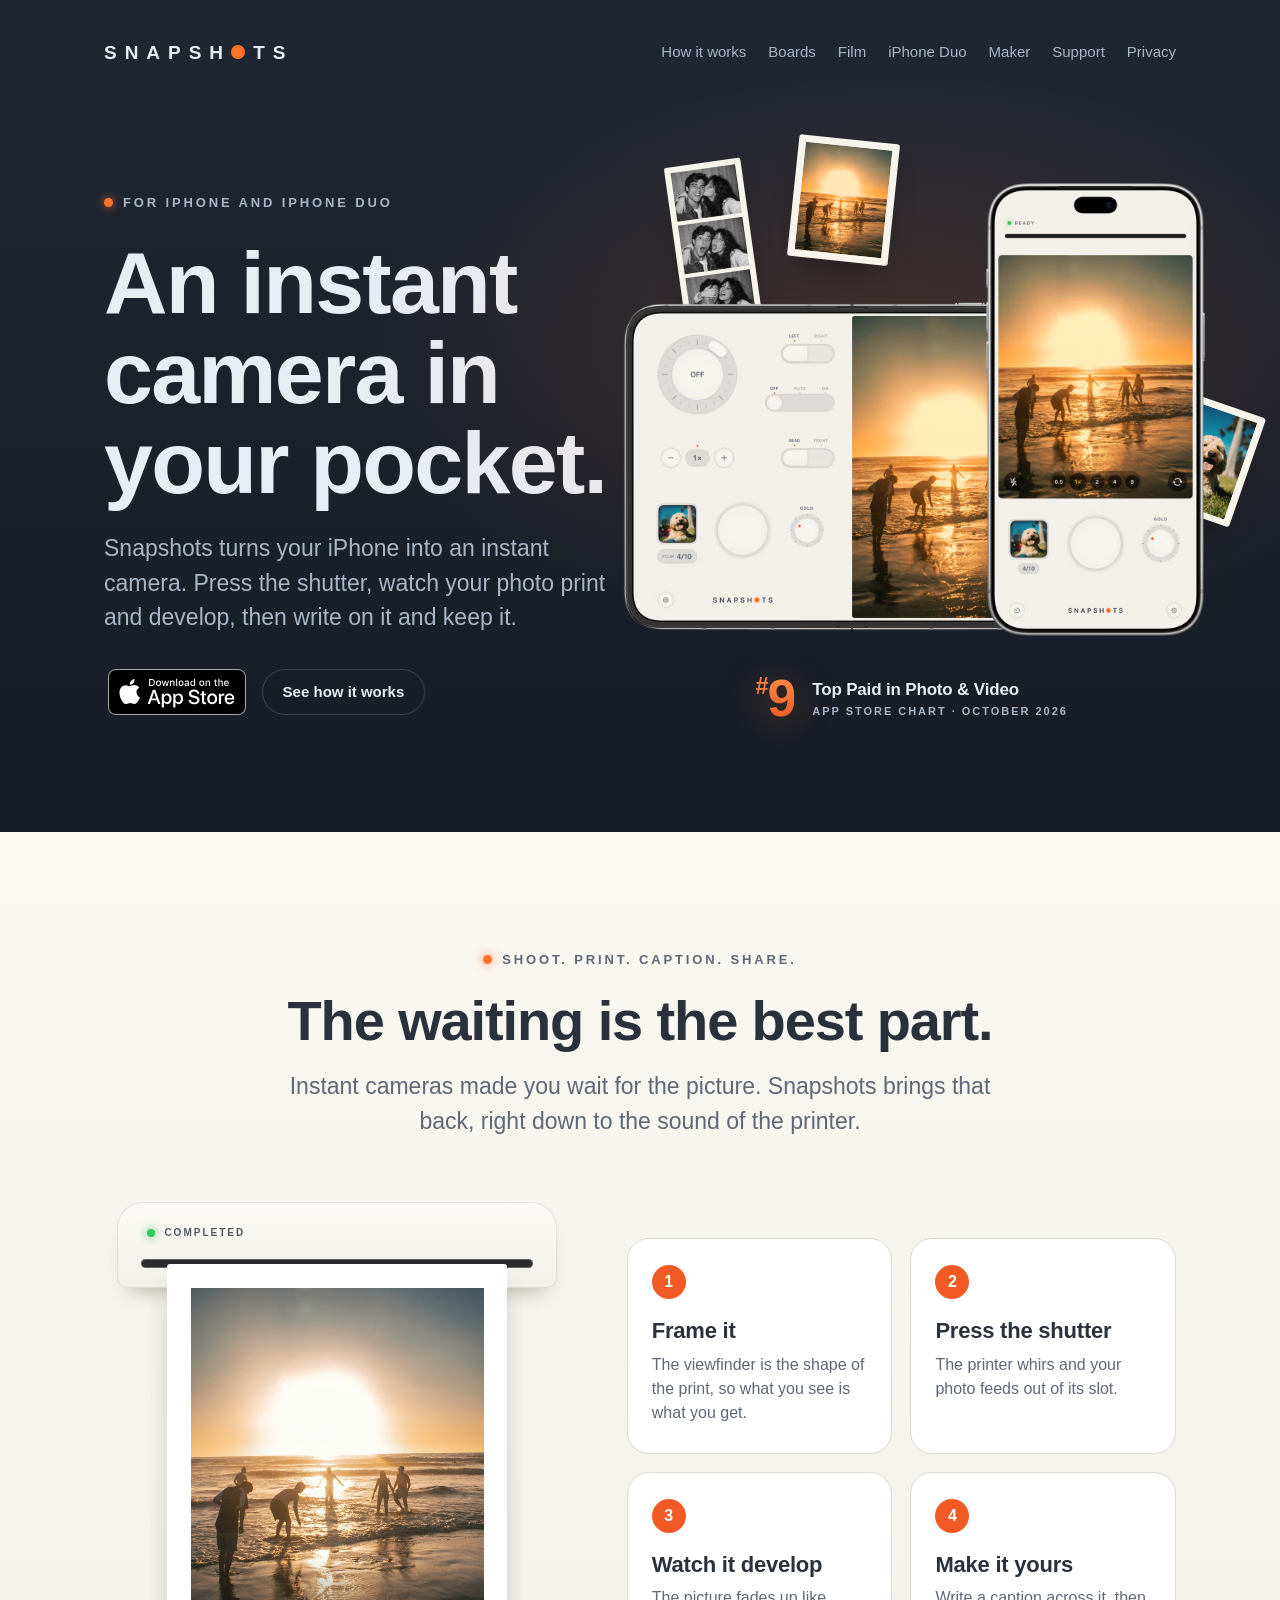
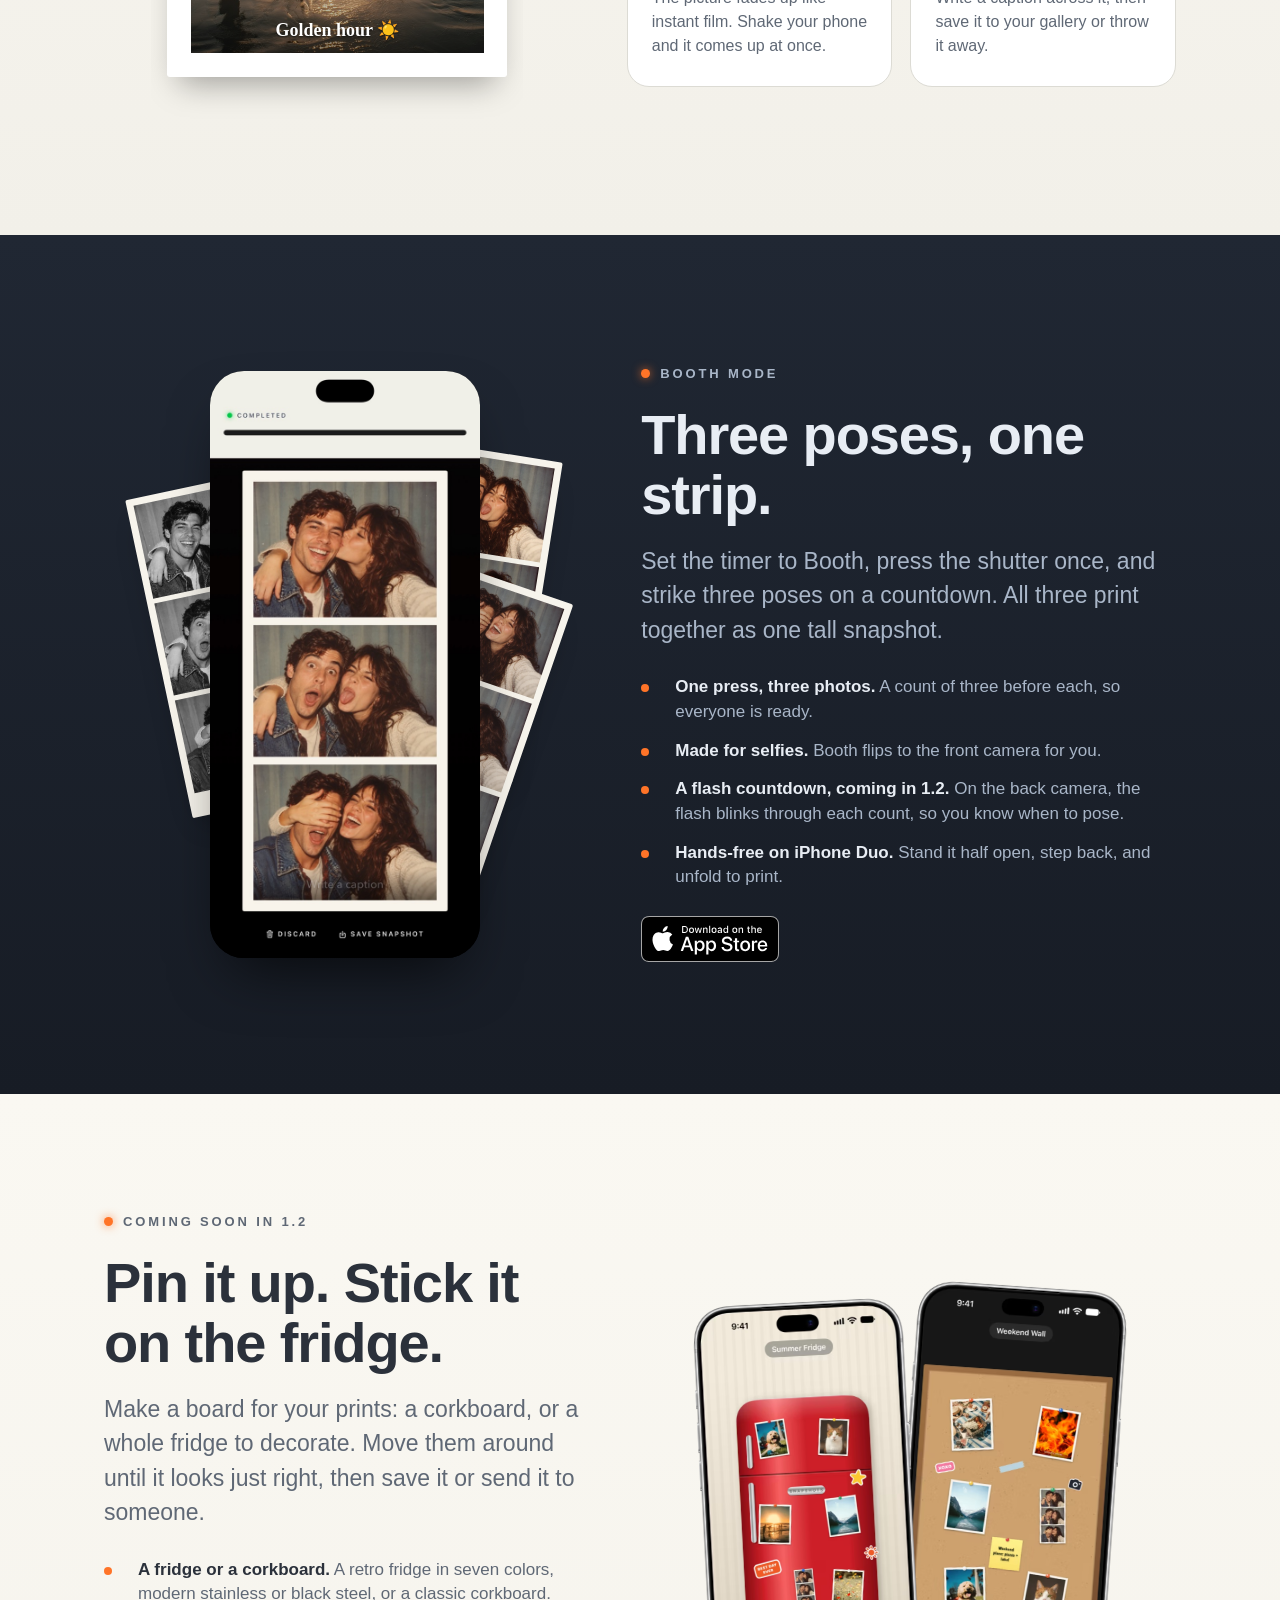
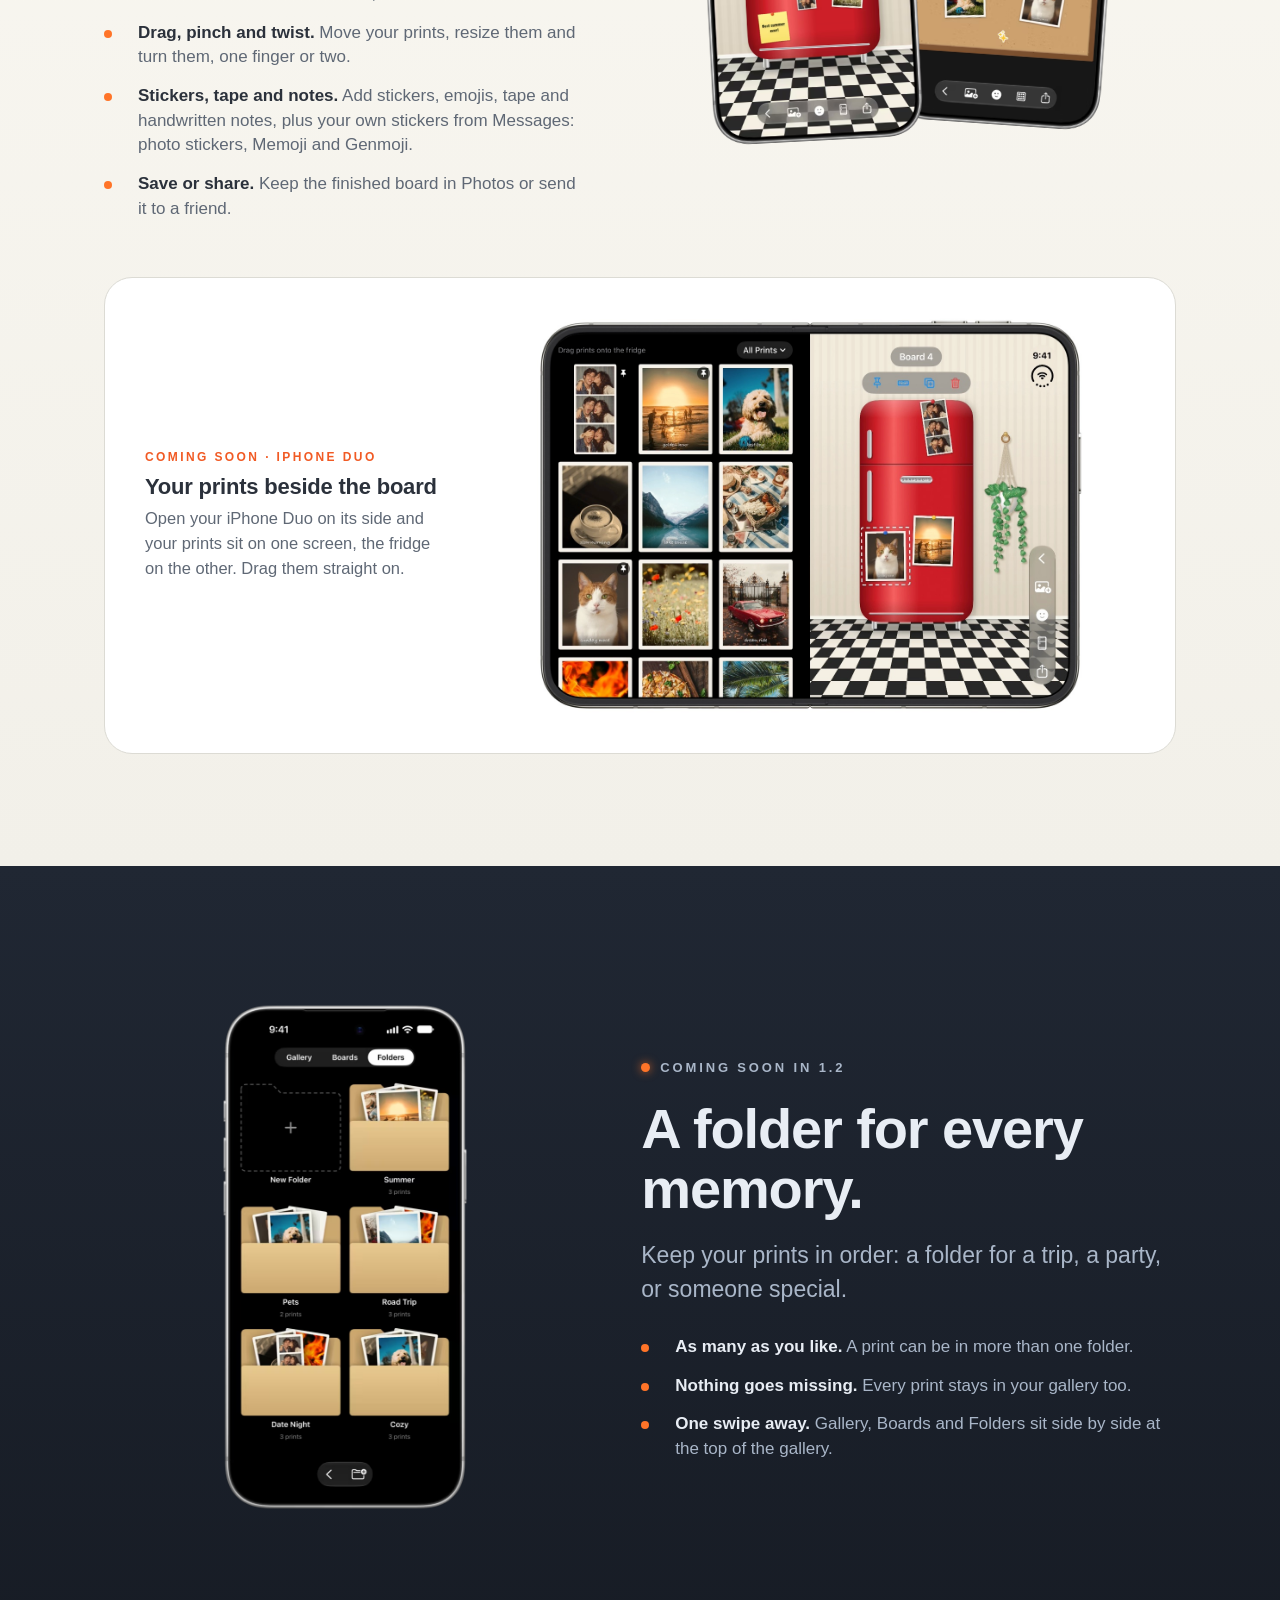
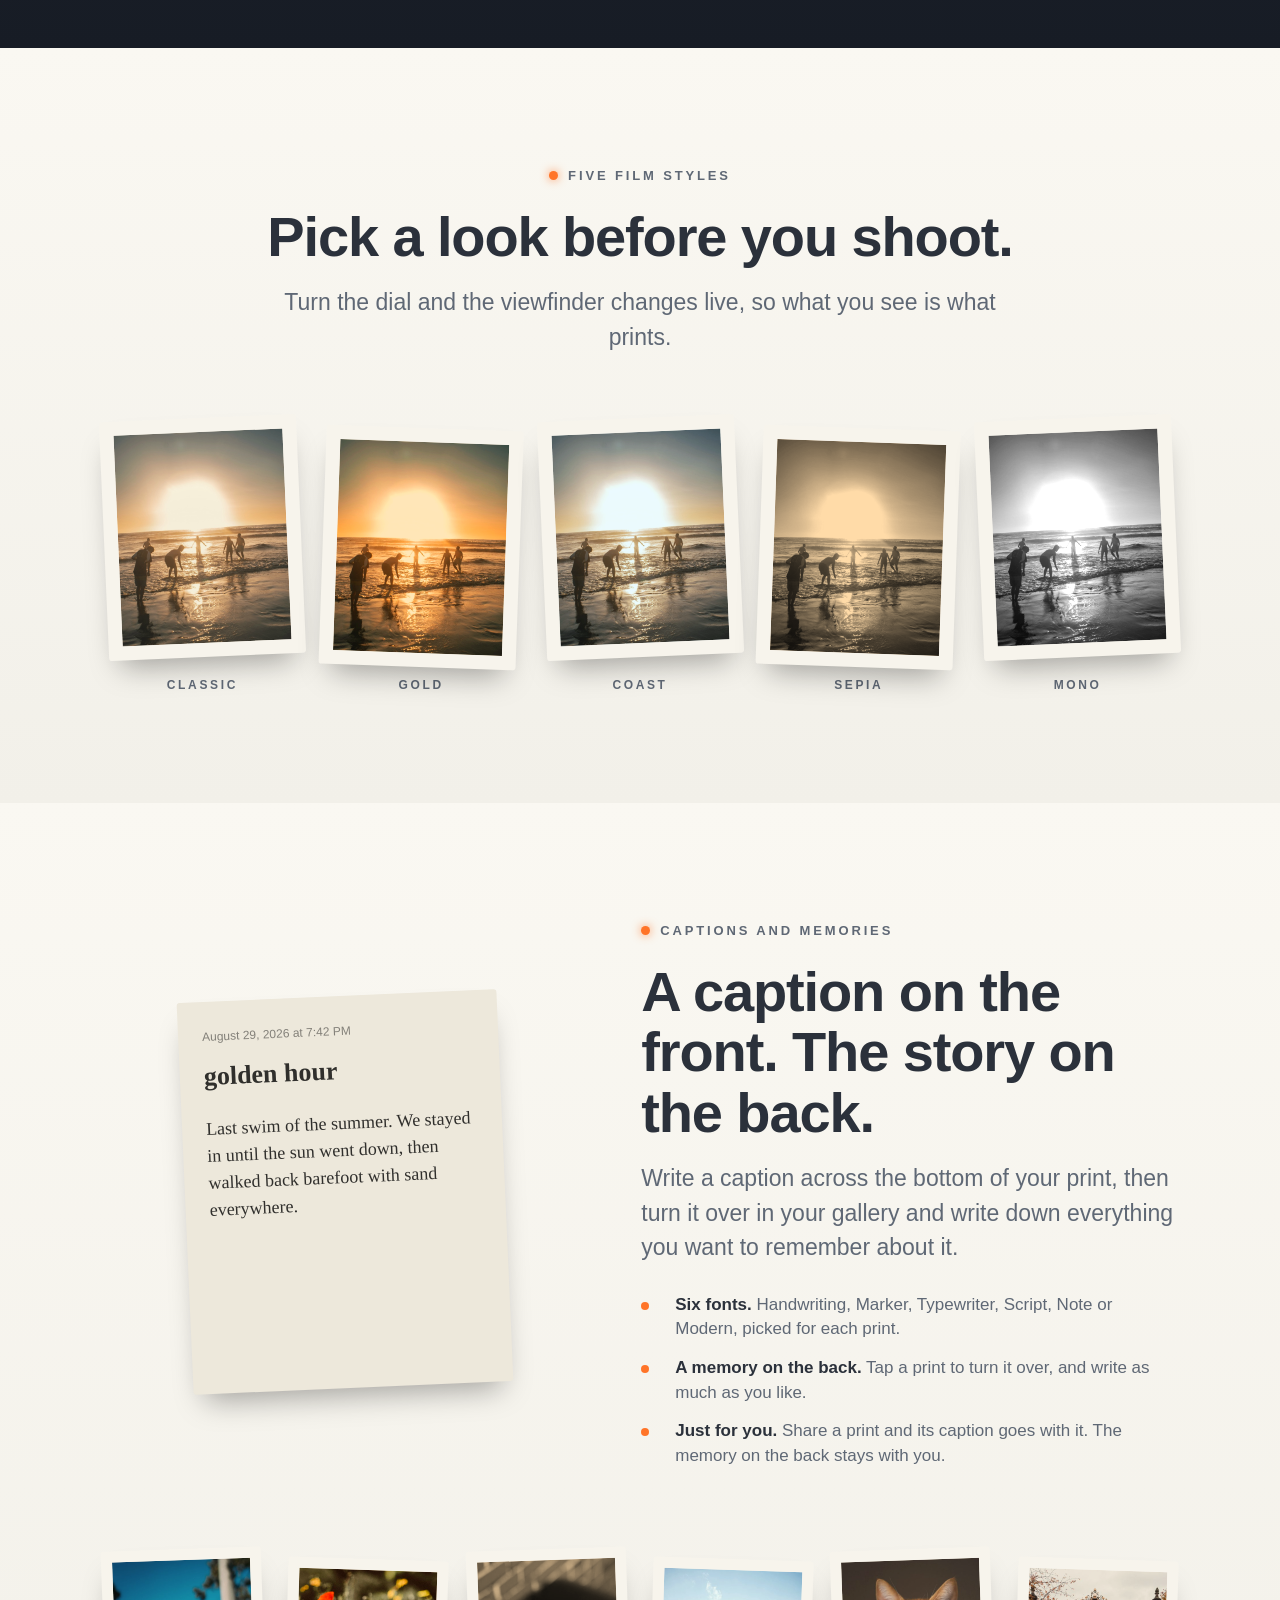
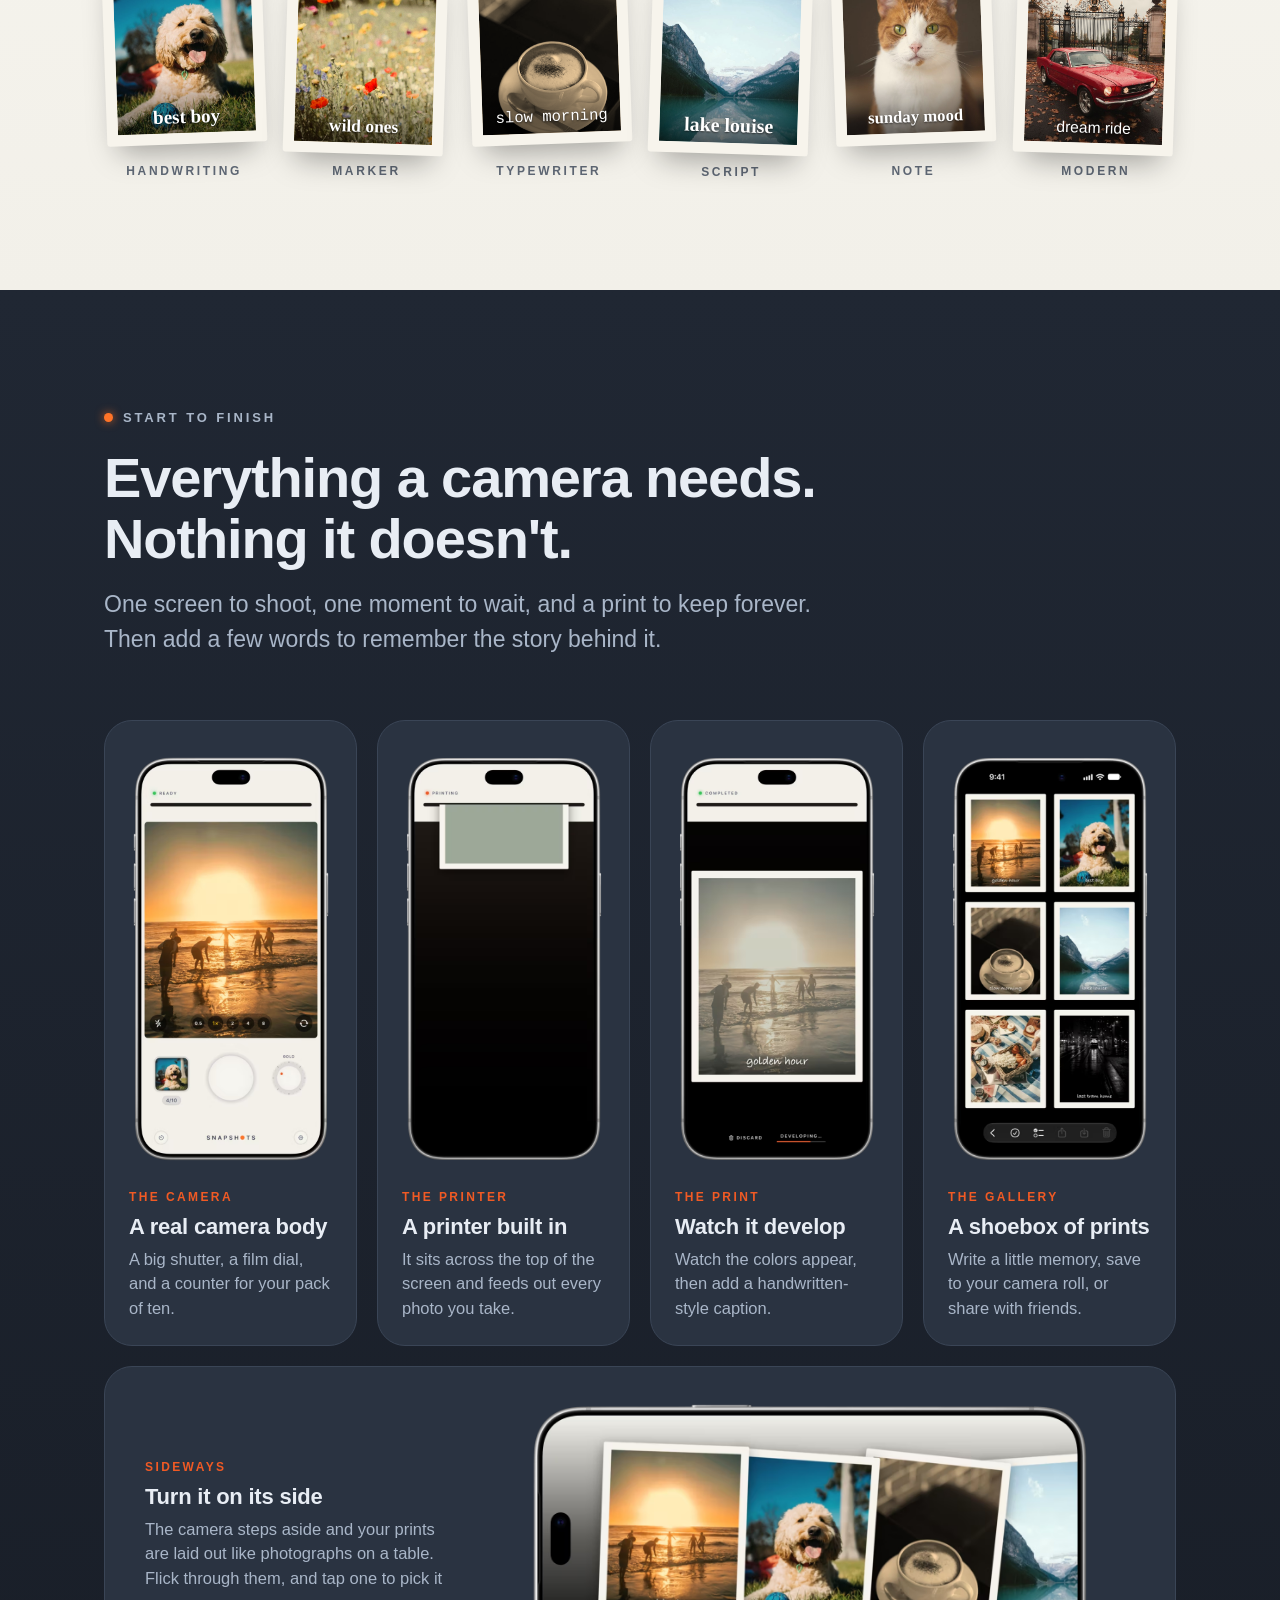
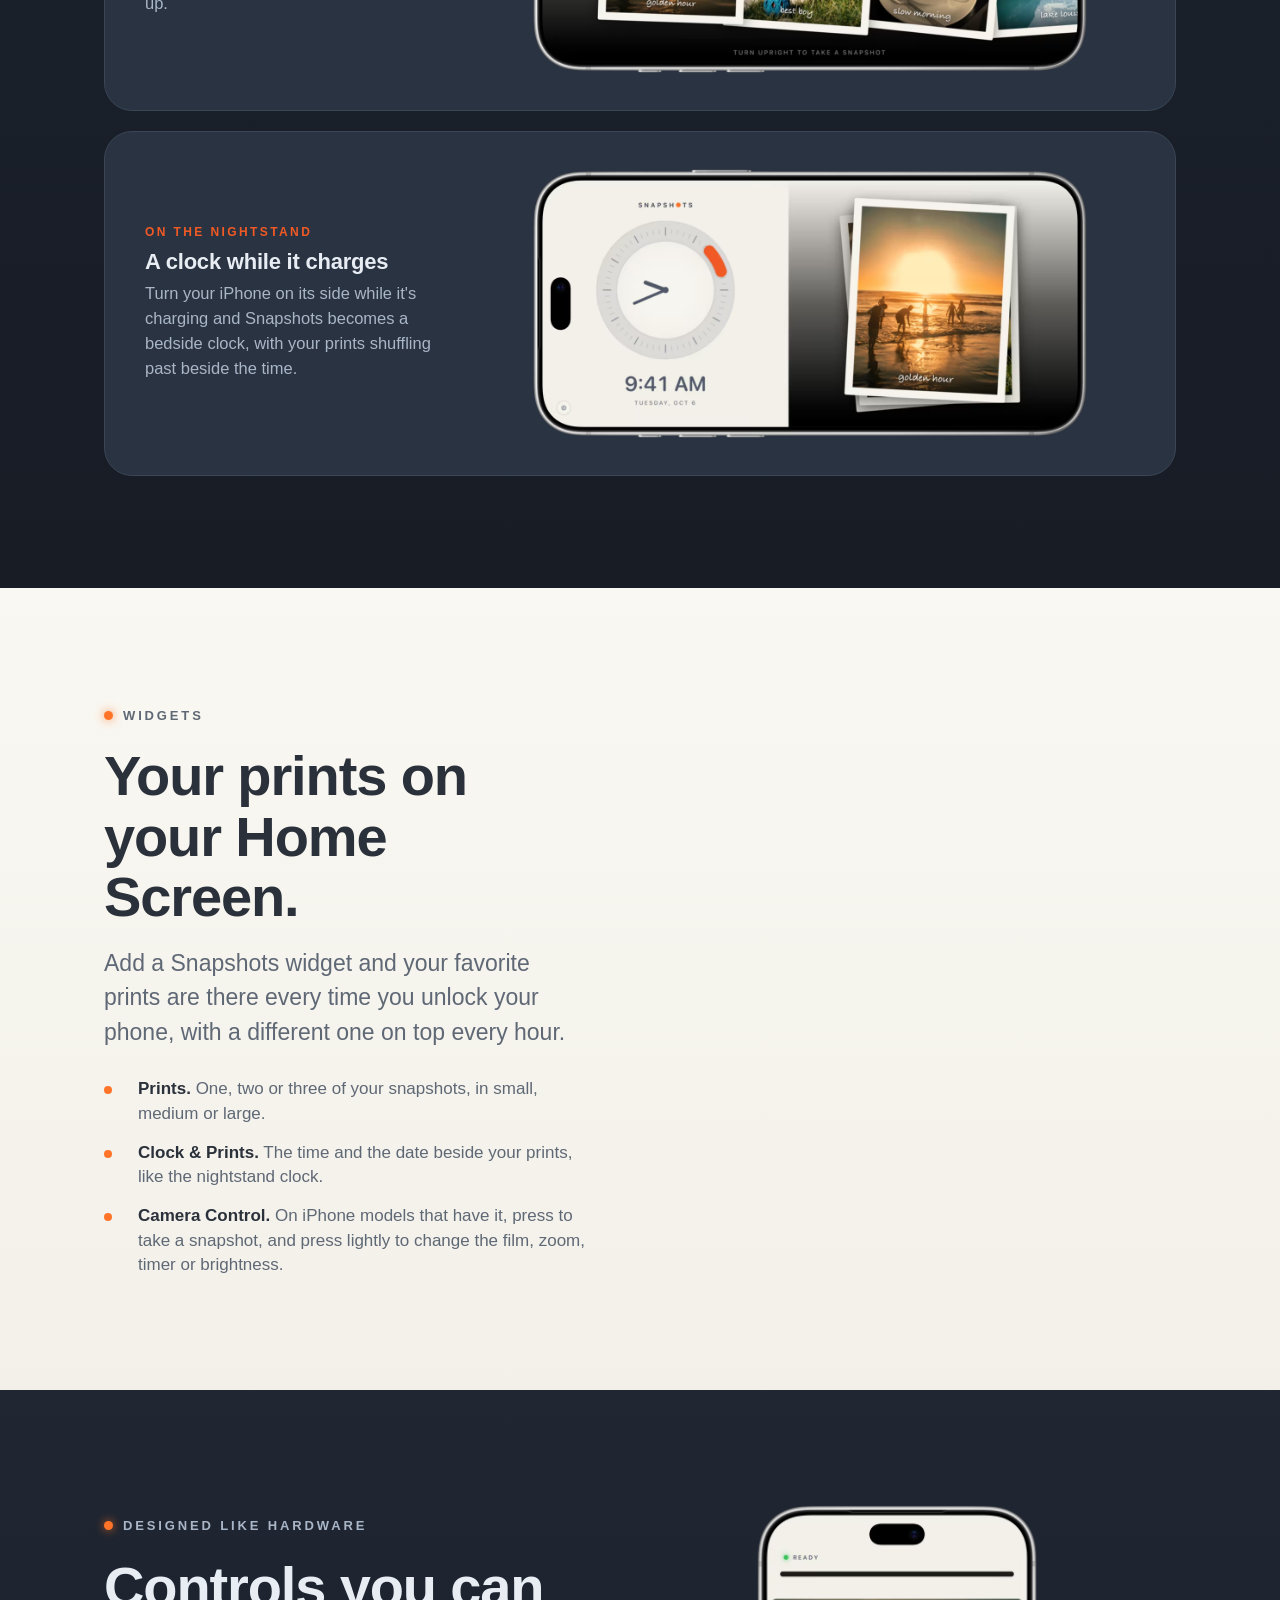
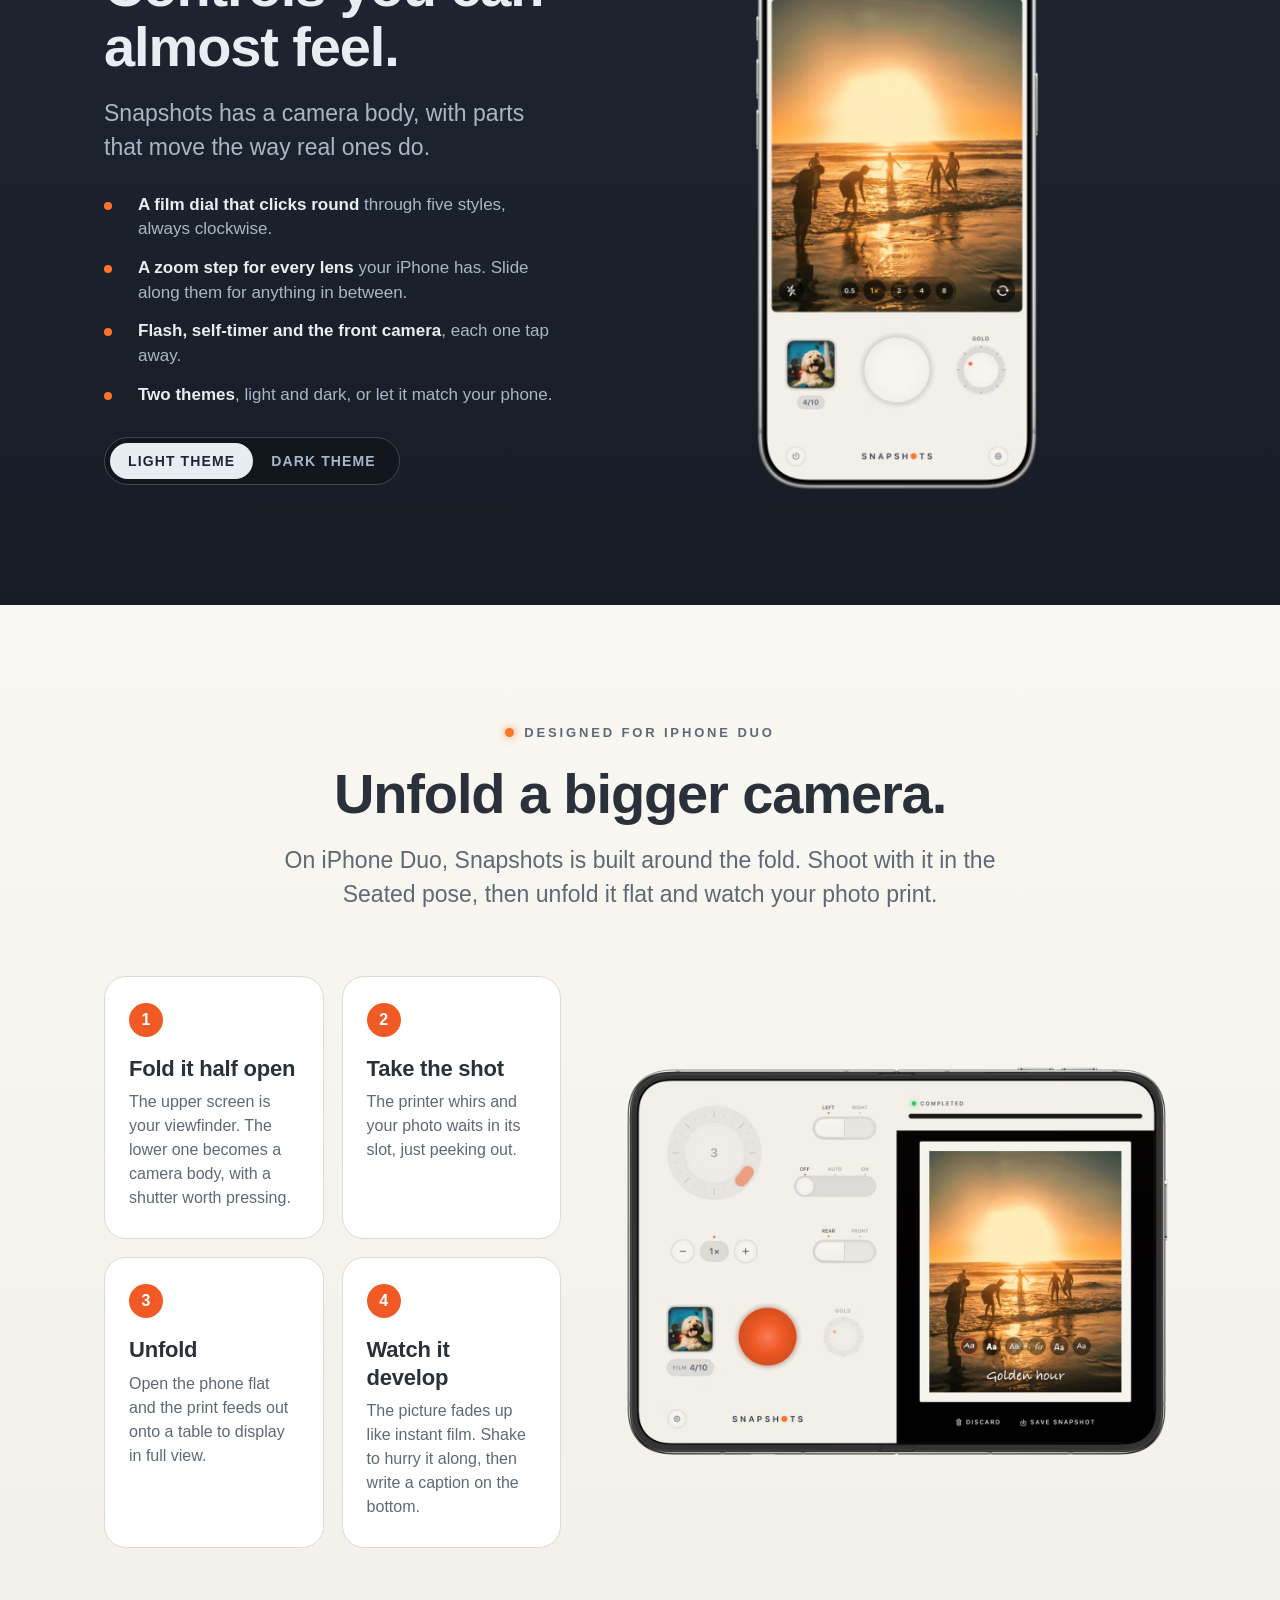
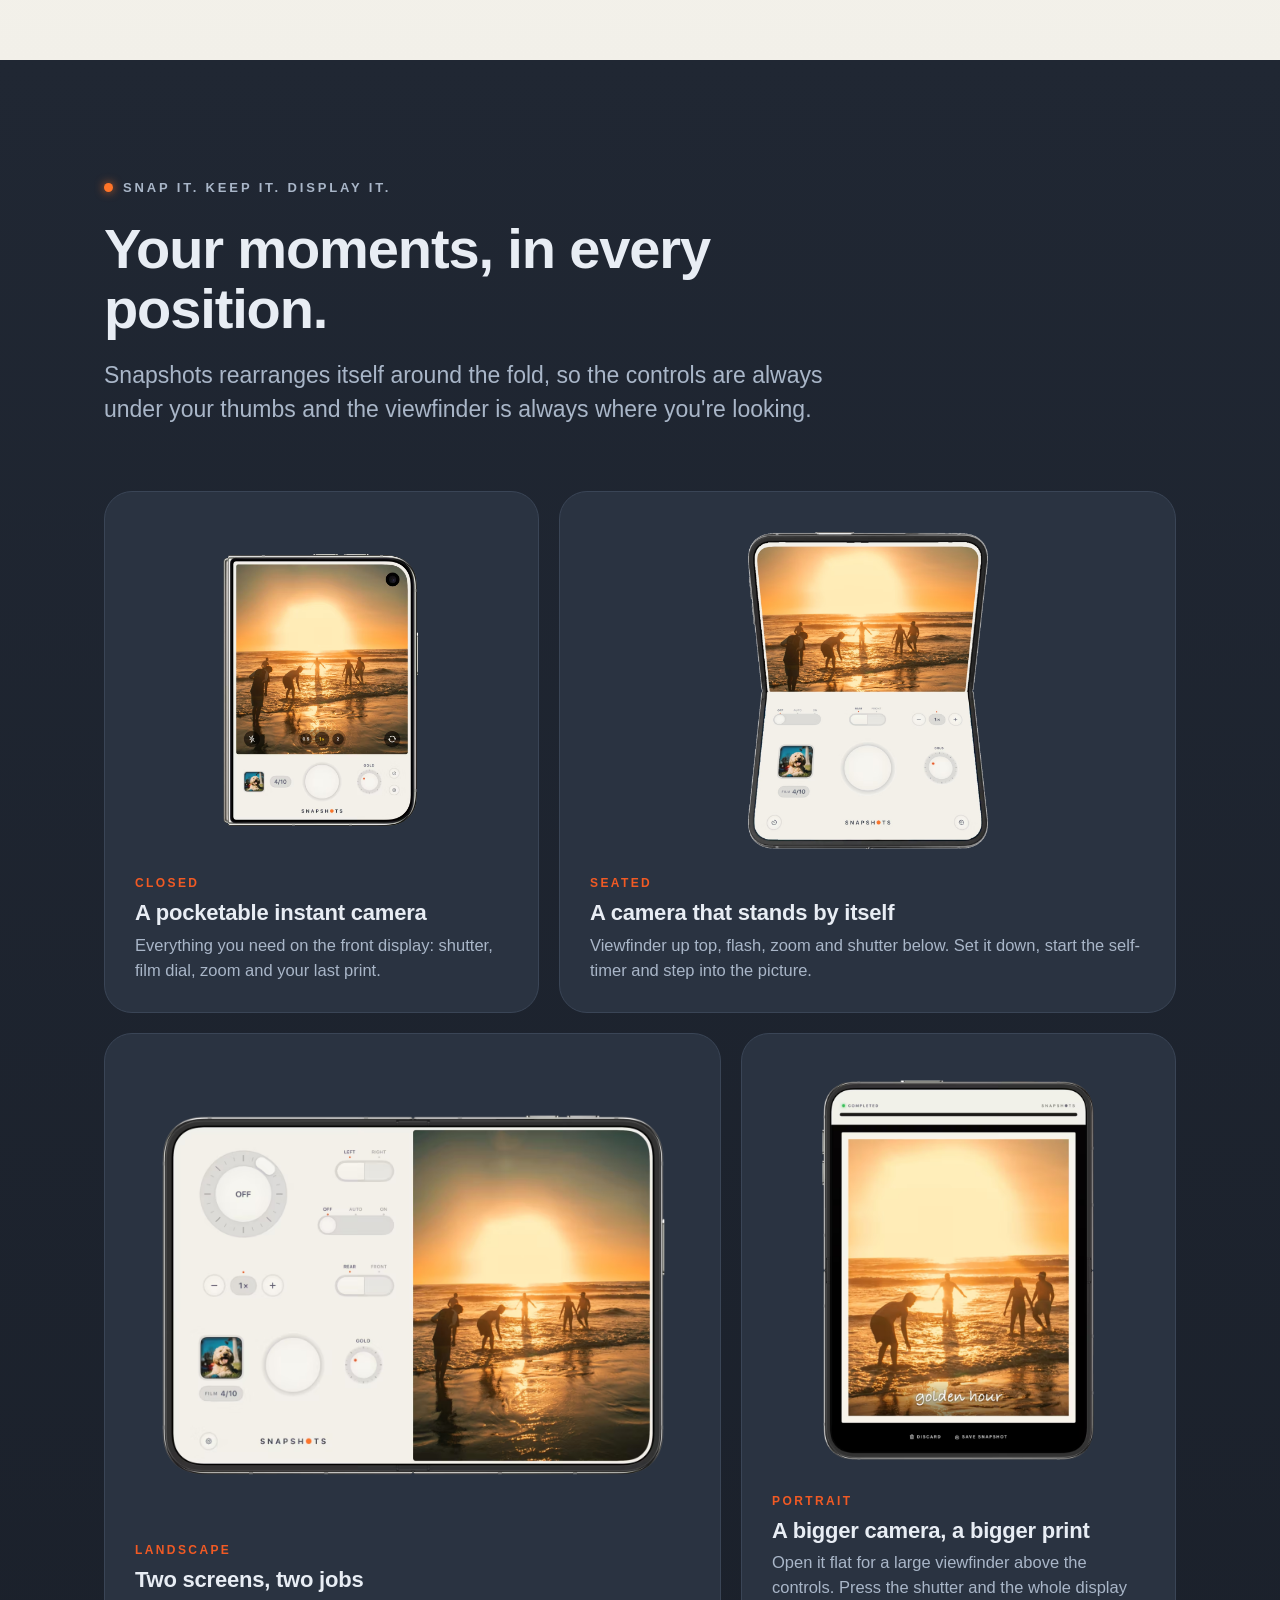
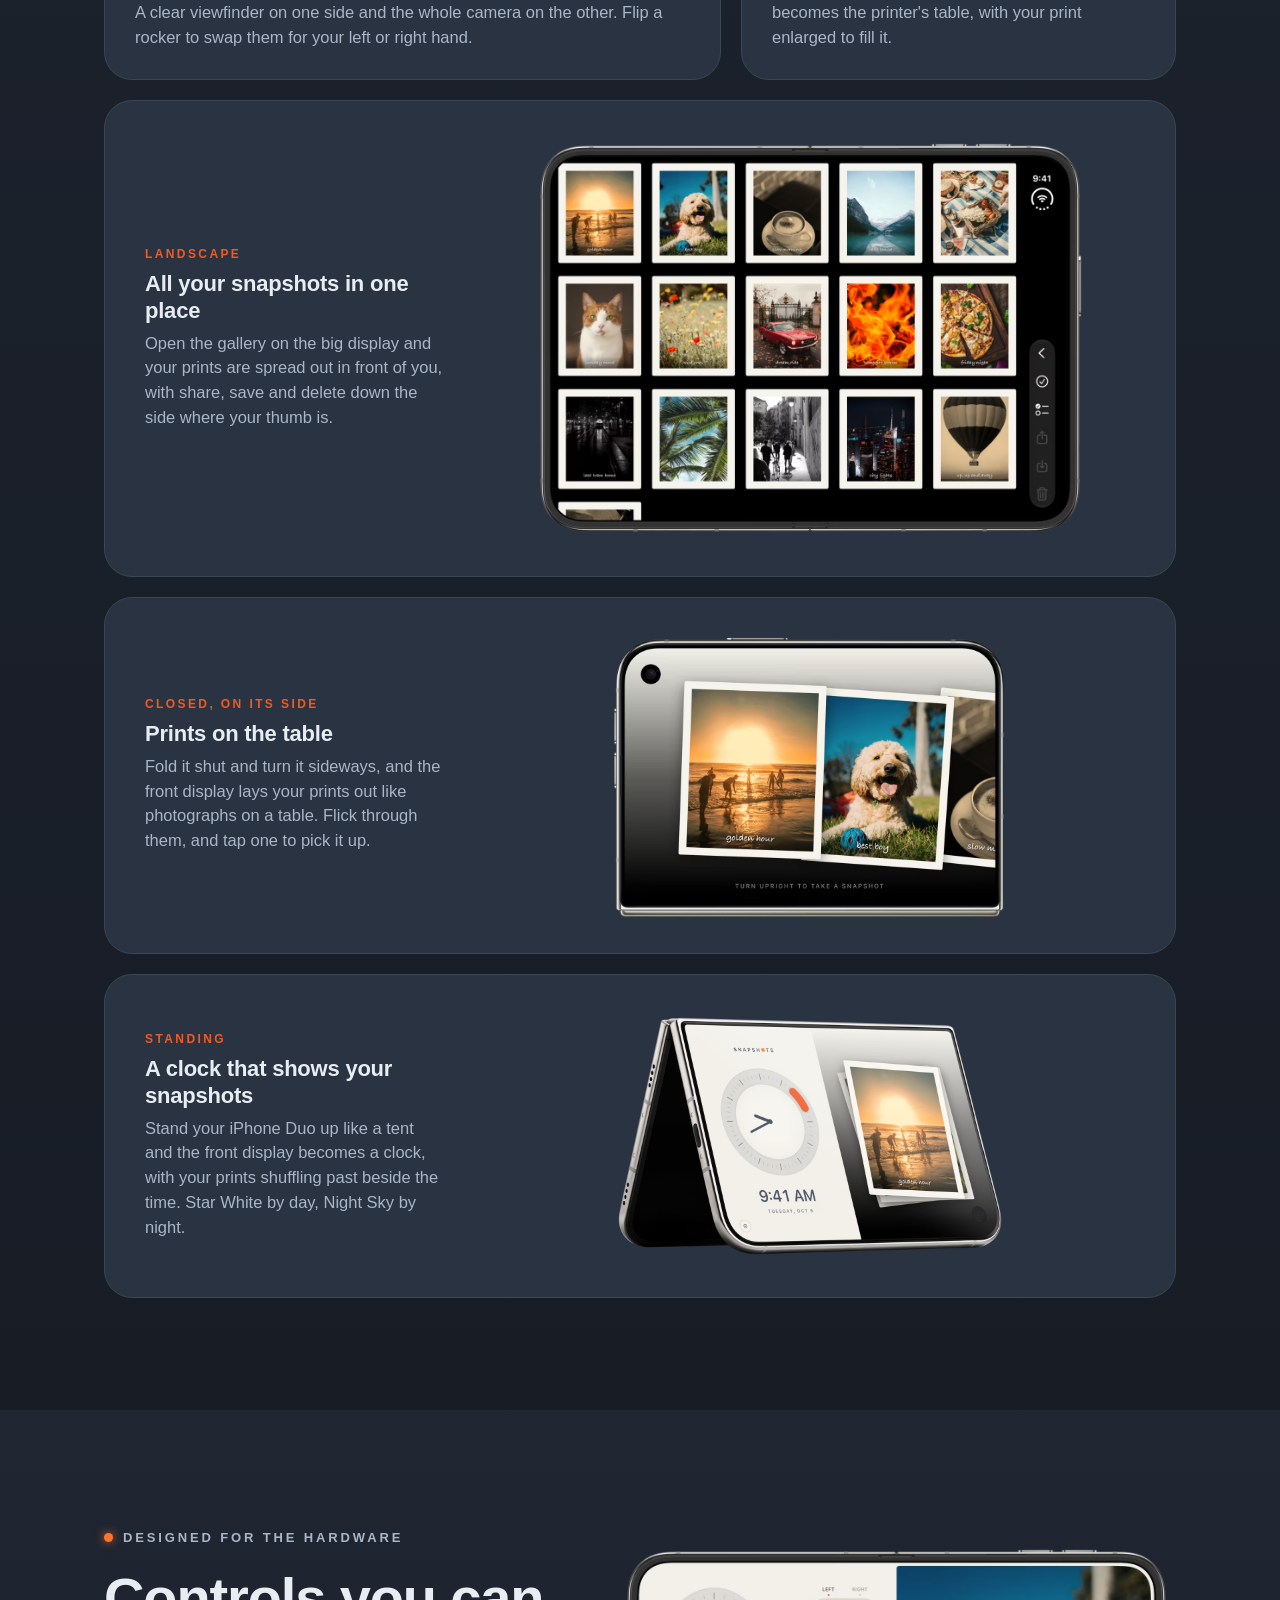
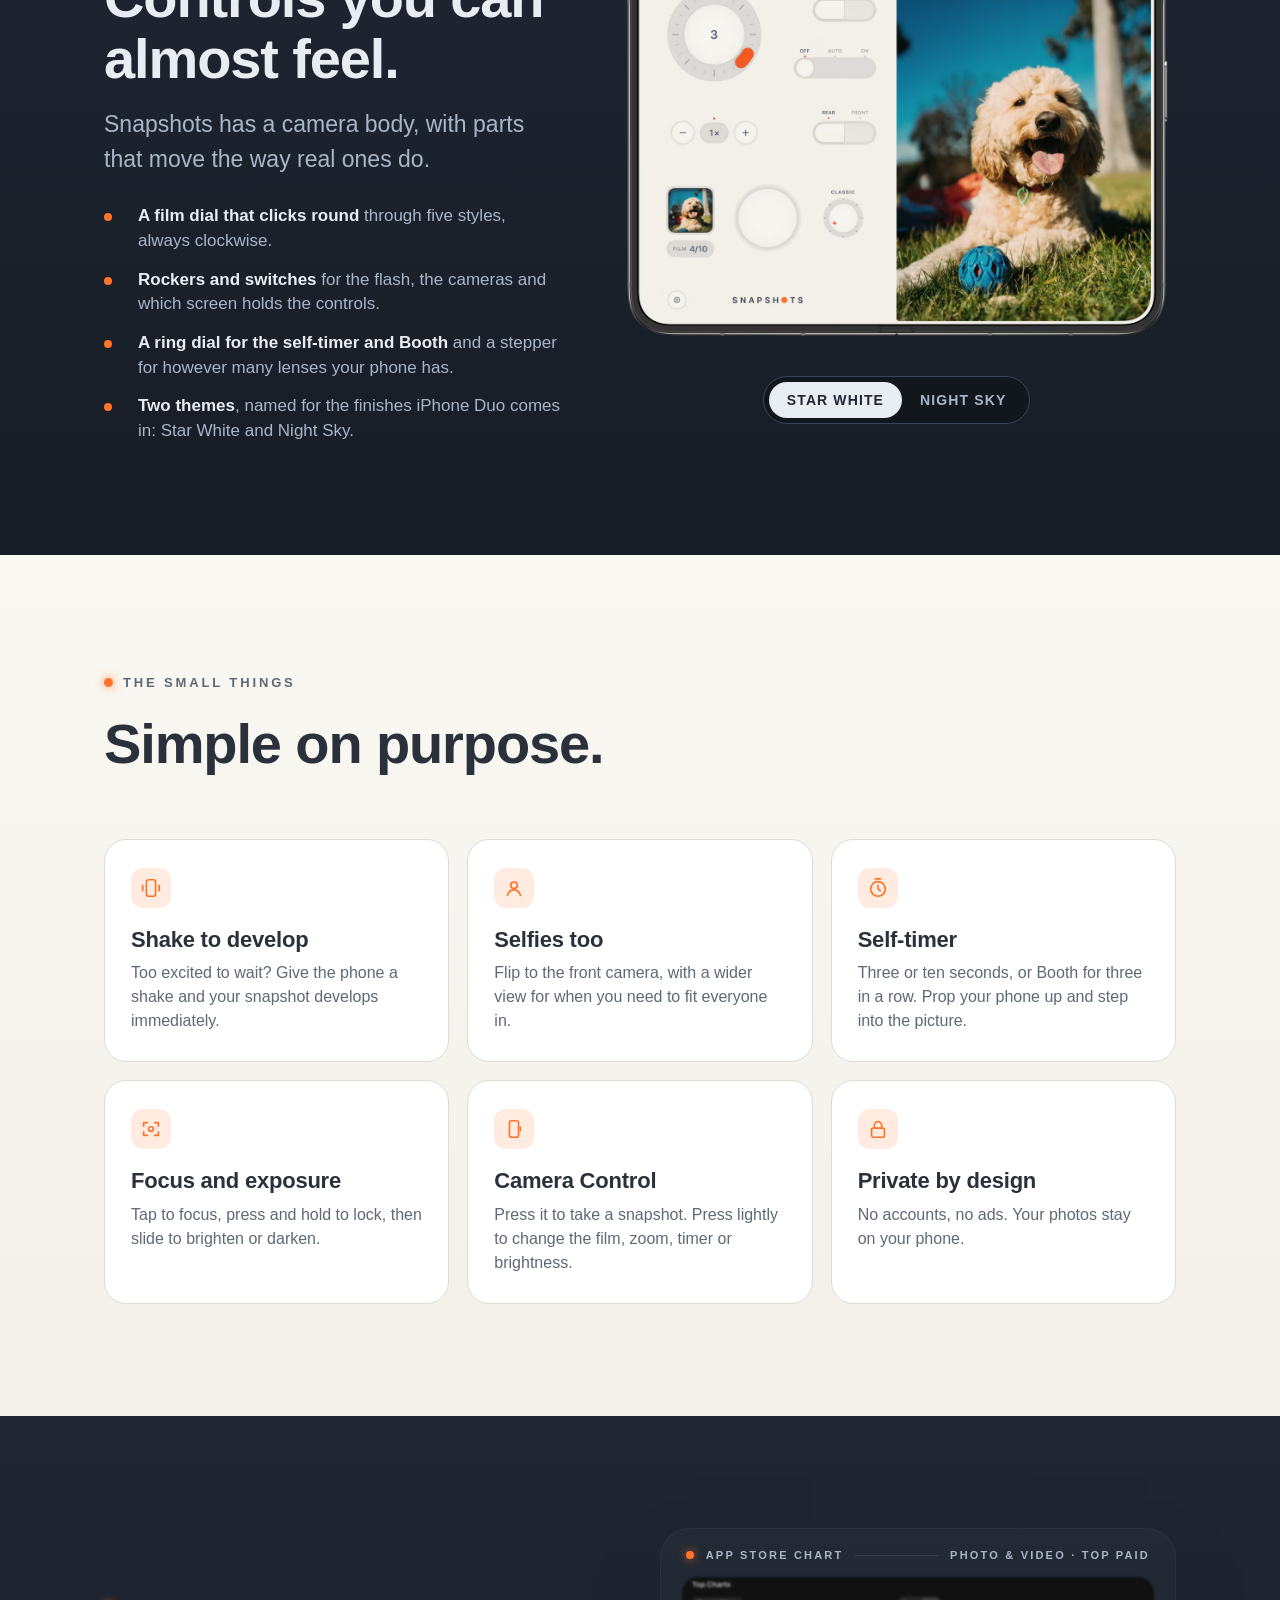
==== commit 2b4f9869: "iPhone Duo board clip: white background, shorter cut of the three drags" ====
--- a/app/index.html
+++ b/app/index.html
@@ -309,7 +309,7 @@
         <h3>Your prints beside the board</h3>
         <p>Open your iPhone Duo on its side and your prints sit on one screen, the fridge on the other. Drag them straight on.</p>
       </div>
-      <div class="art"><div class="device mock"><video class="board-clip" autoplay muted loop playsinline preload="metadata" width="1300" height="944" poster="../duo/board-poster.jpg?v=1" aria-label="Snapshots on an iPhone Duo open on its side: three prints dragged one at a time from the left screen onto a red fridge on the right."><source src="../duo/board.mp4?v=1" type="video/mp4"></video></div></div>
+      <div class="art"><div class="device mock"><video class="board-clip" autoplay muted loop playsinline preload="metadata" width="1300" height="944" poster="../duo/board-poster.jpg?v=2" aria-label="Snapshots on an iPhone Duo open on its side: three prints dragged one after another from the left screen onto a red fridge on the right."><source src="../duo/board.mp4?v=2" type="video/mp4"></video></div></div>
     </article>
   </div>
 </section>
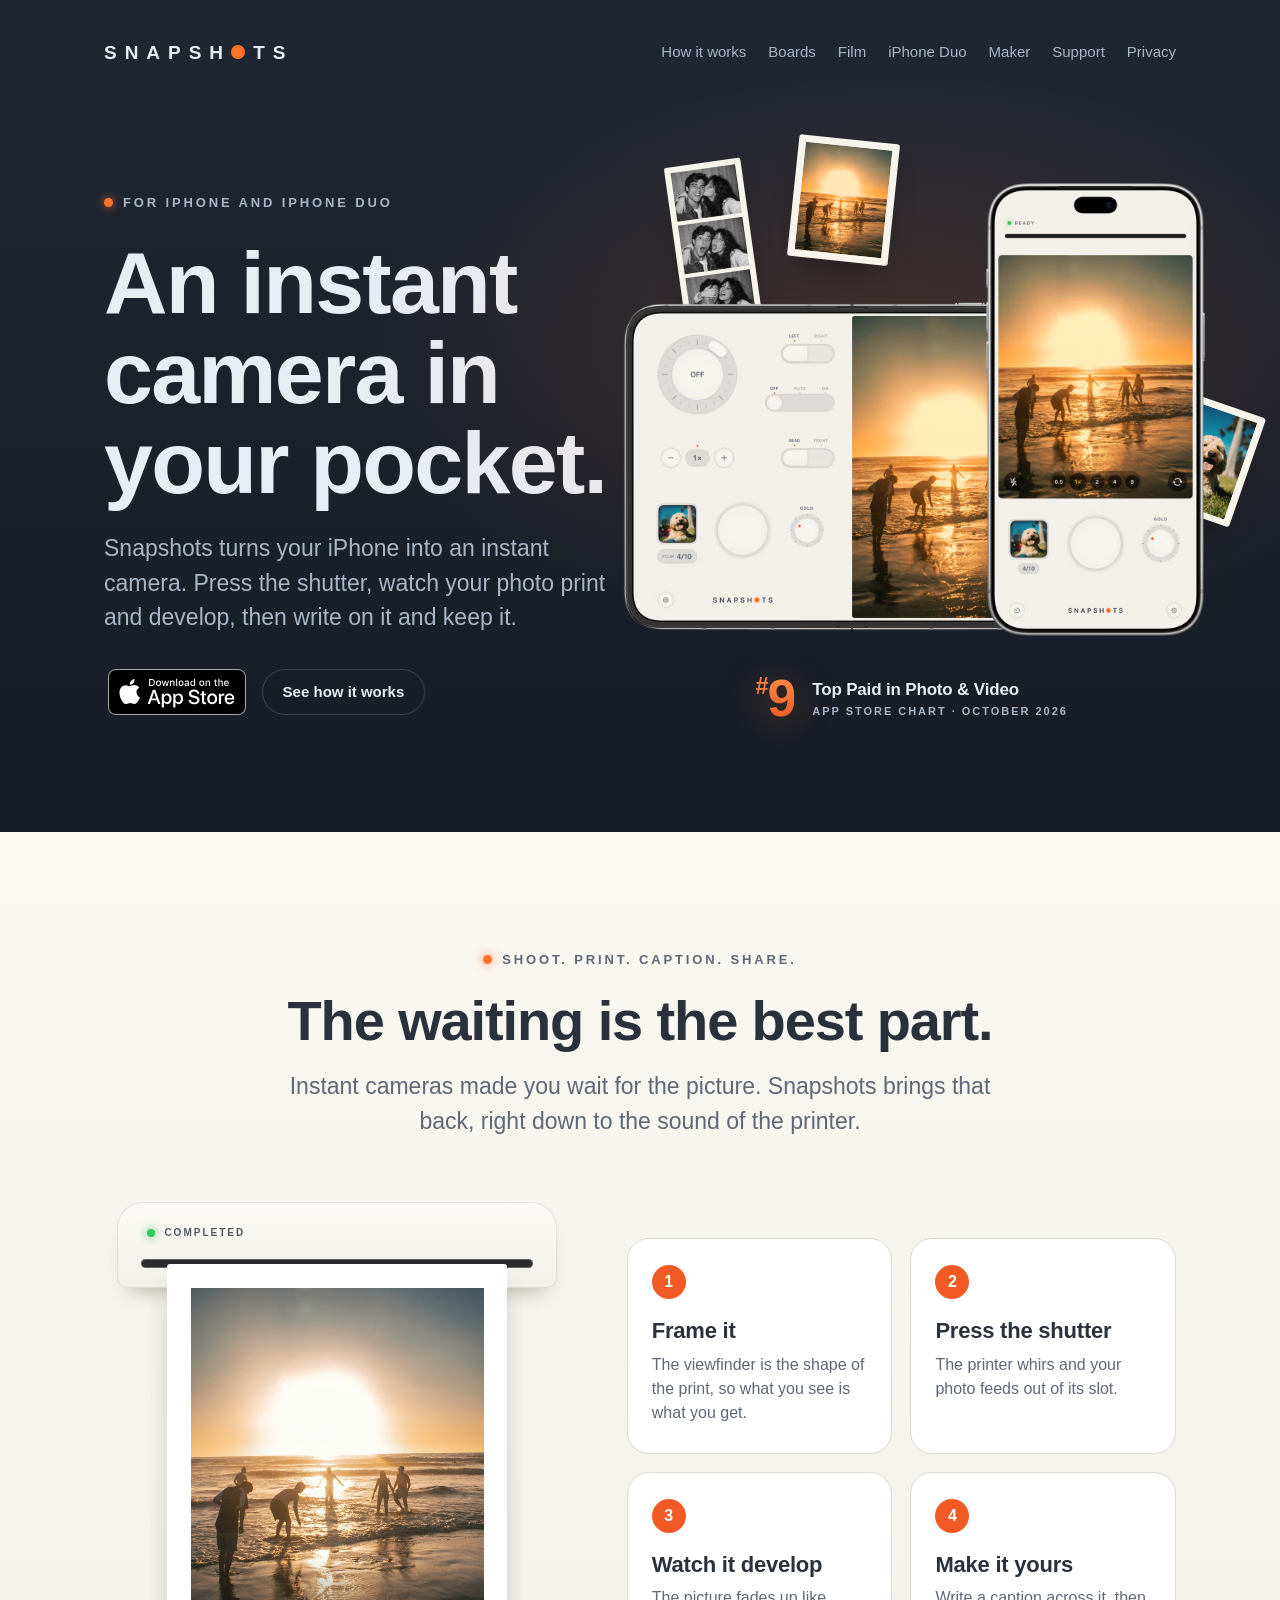
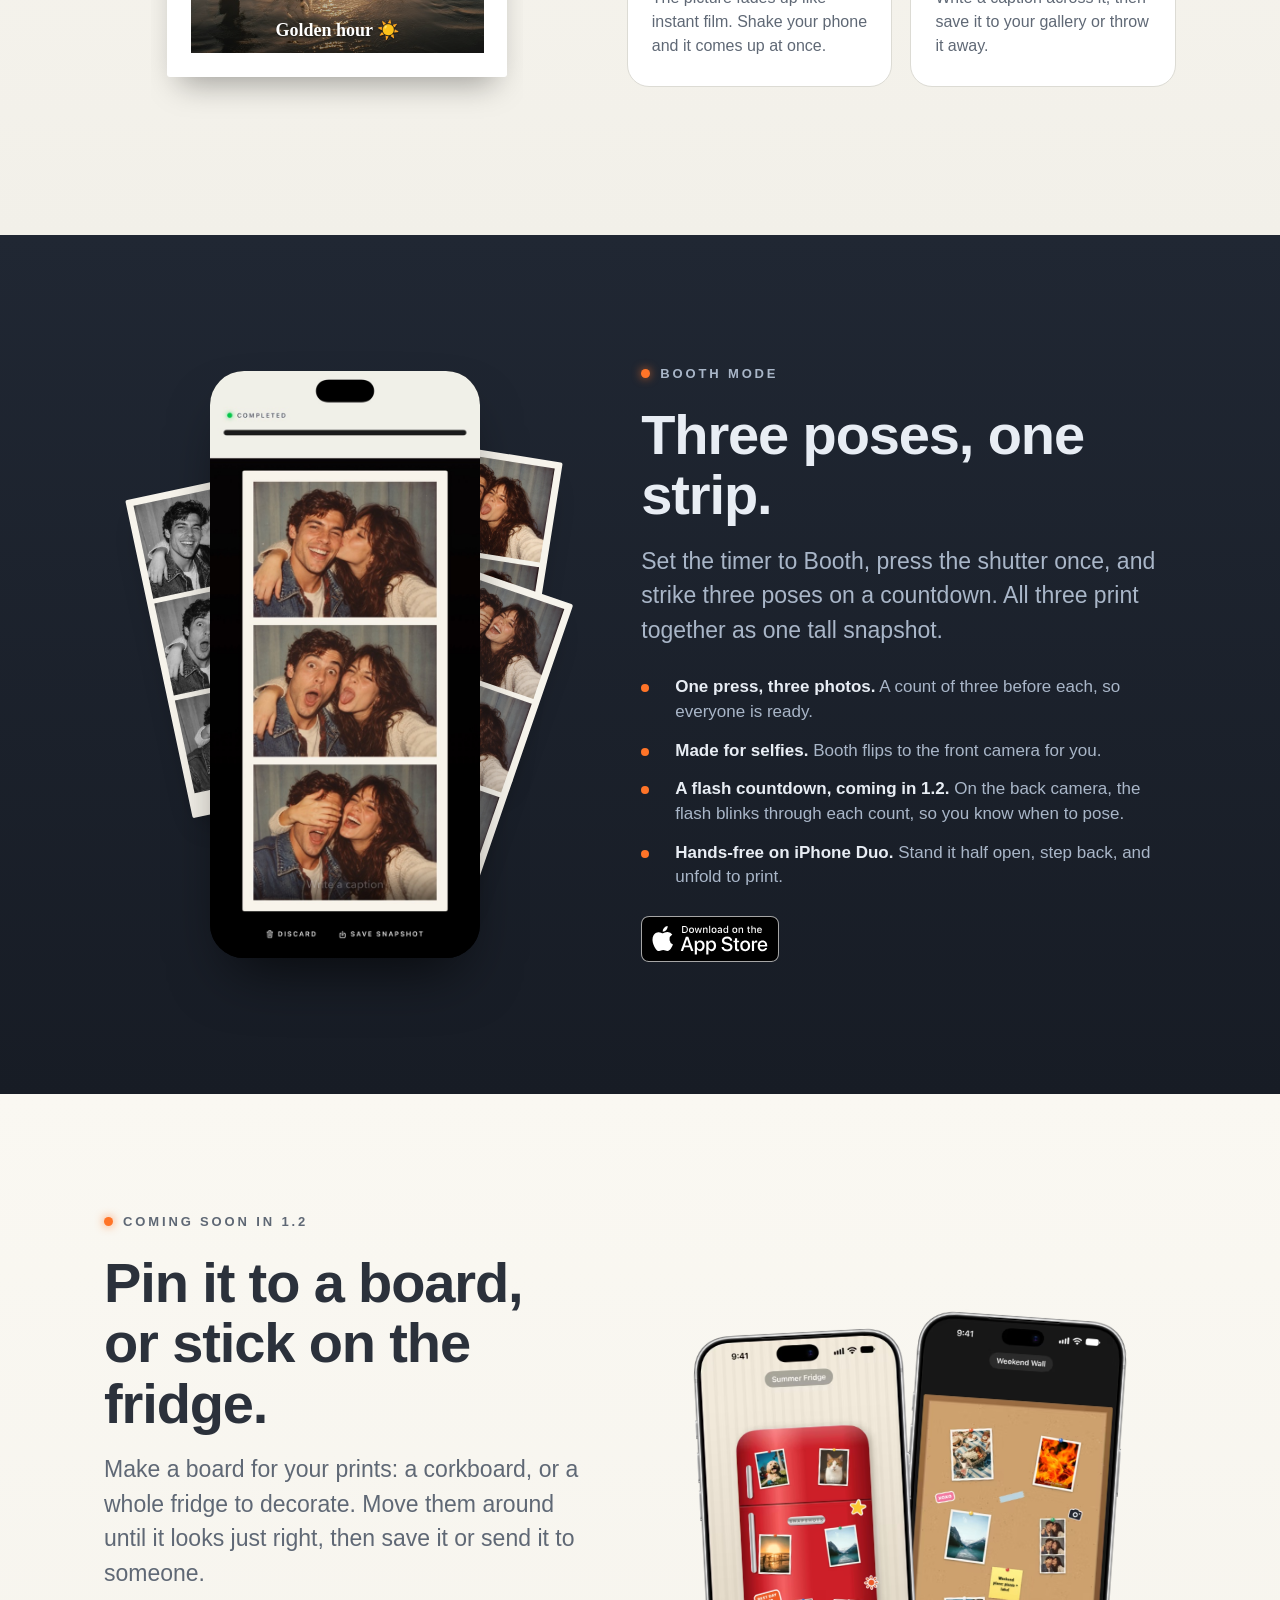
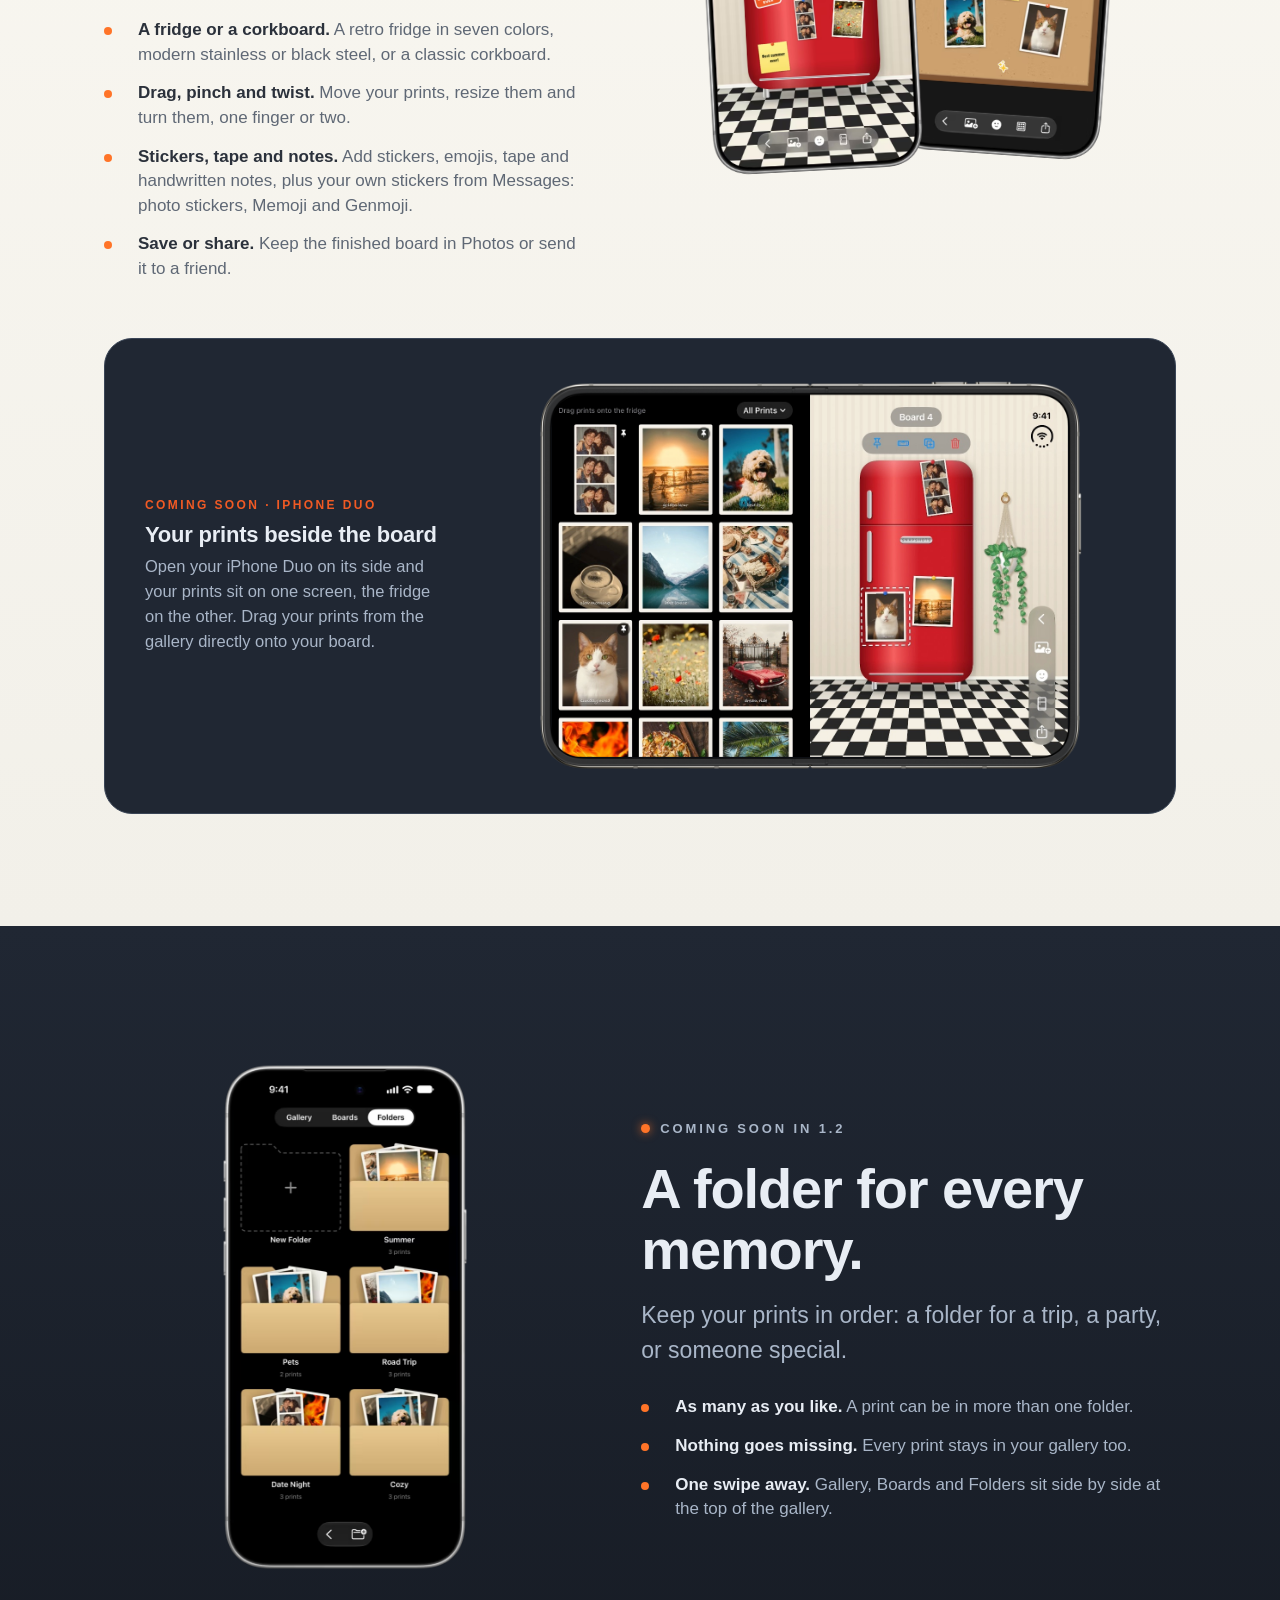
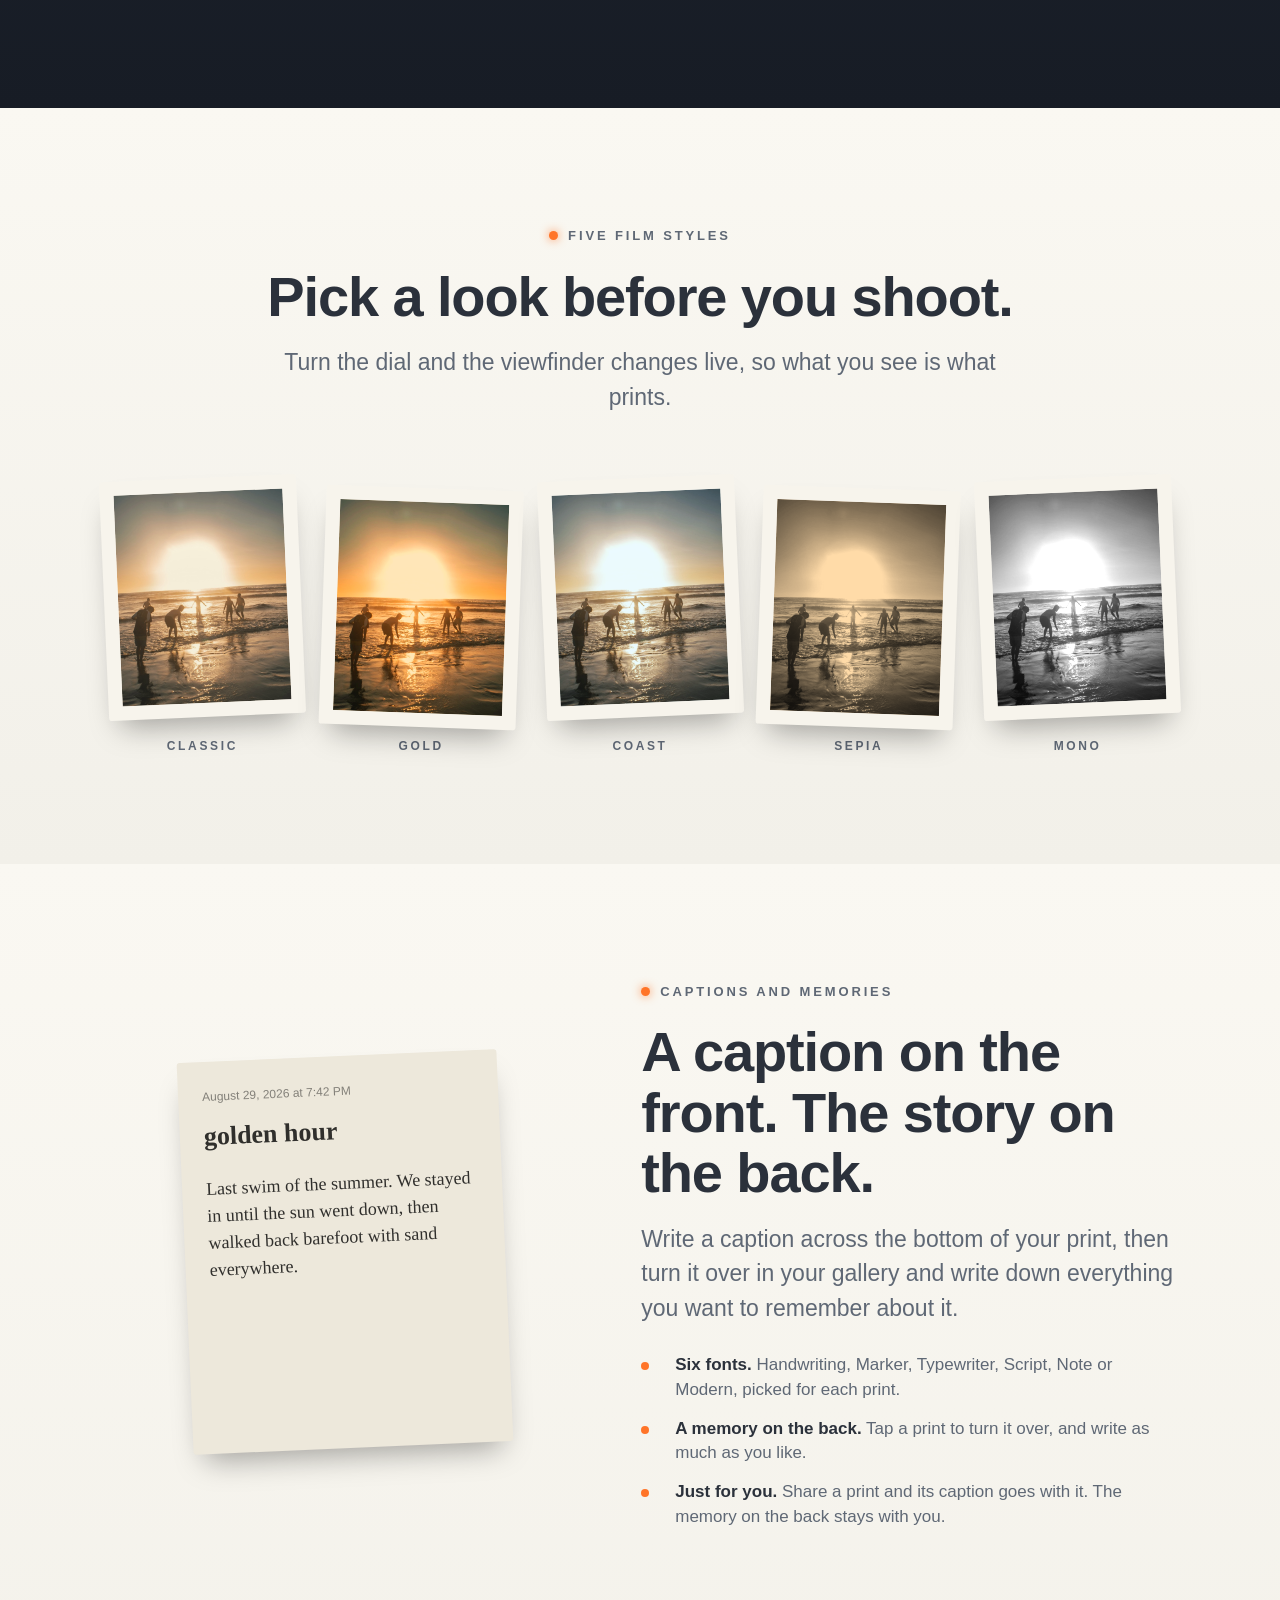
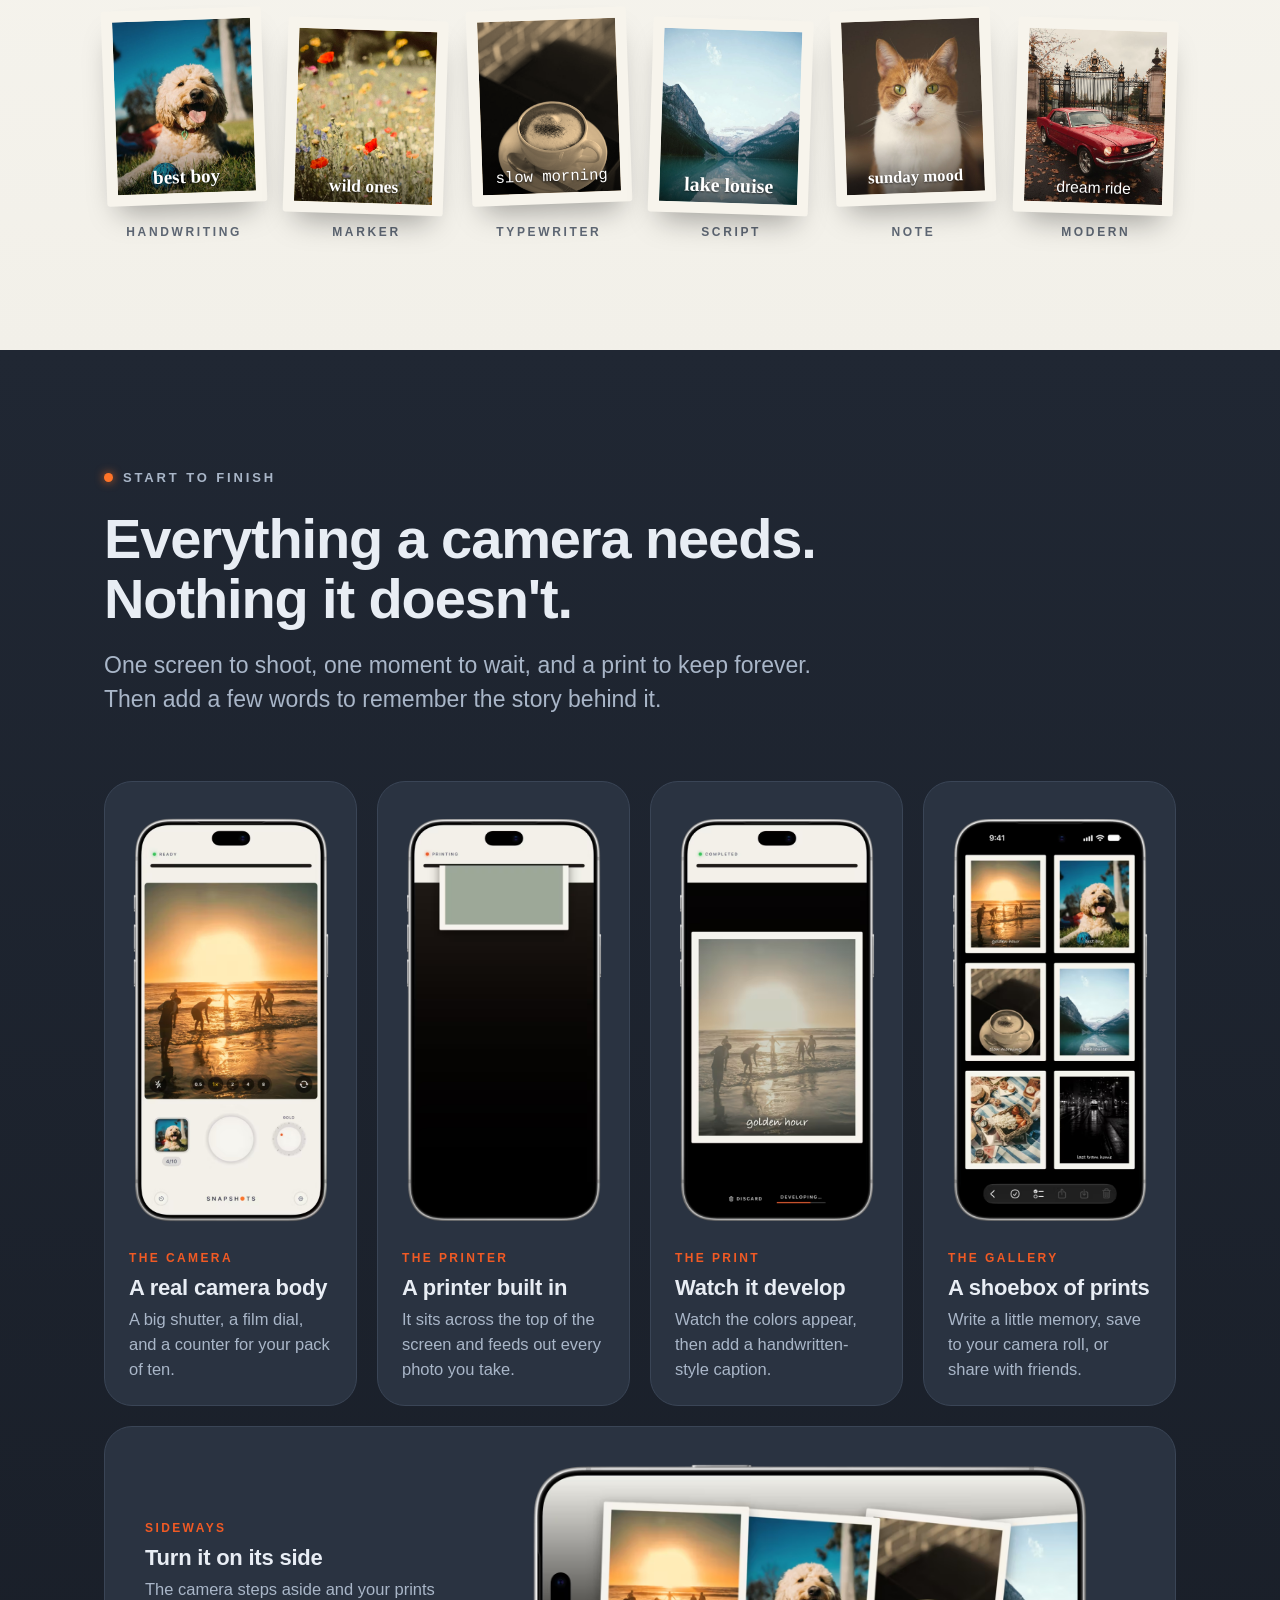
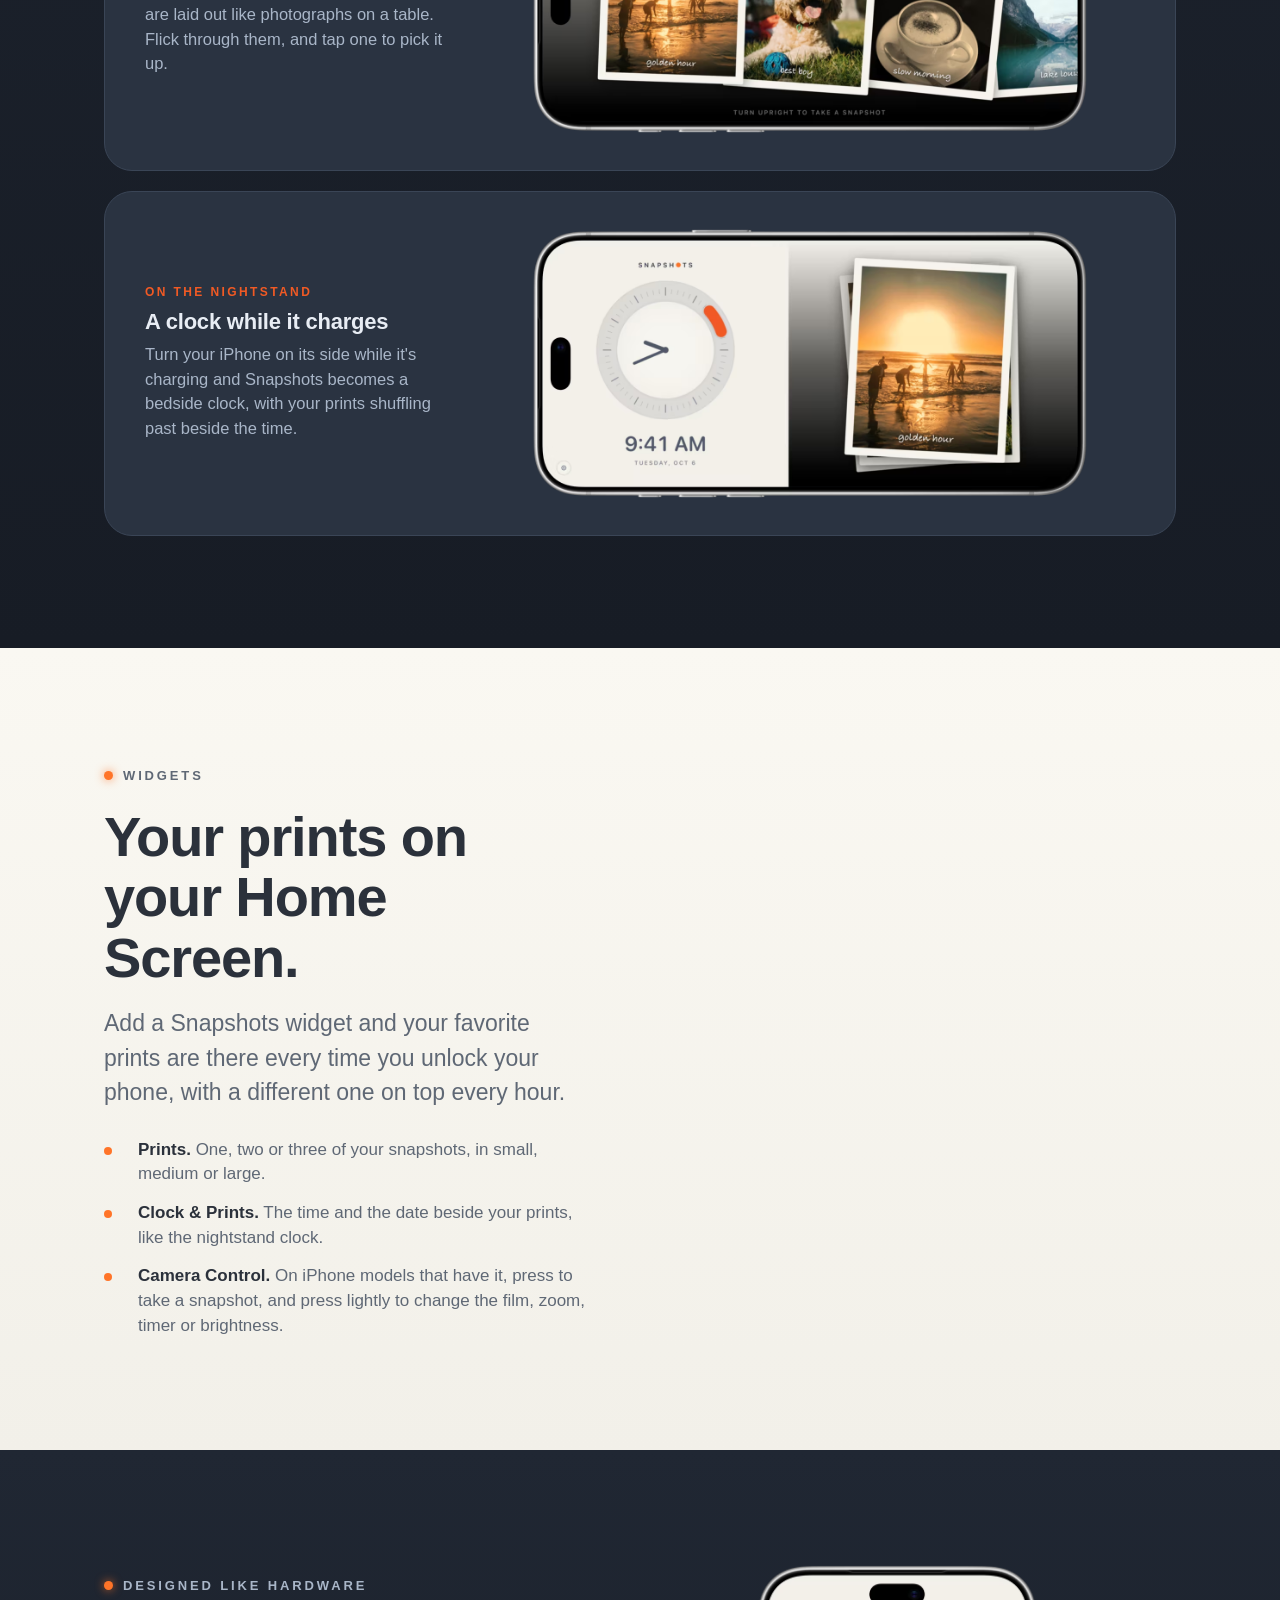
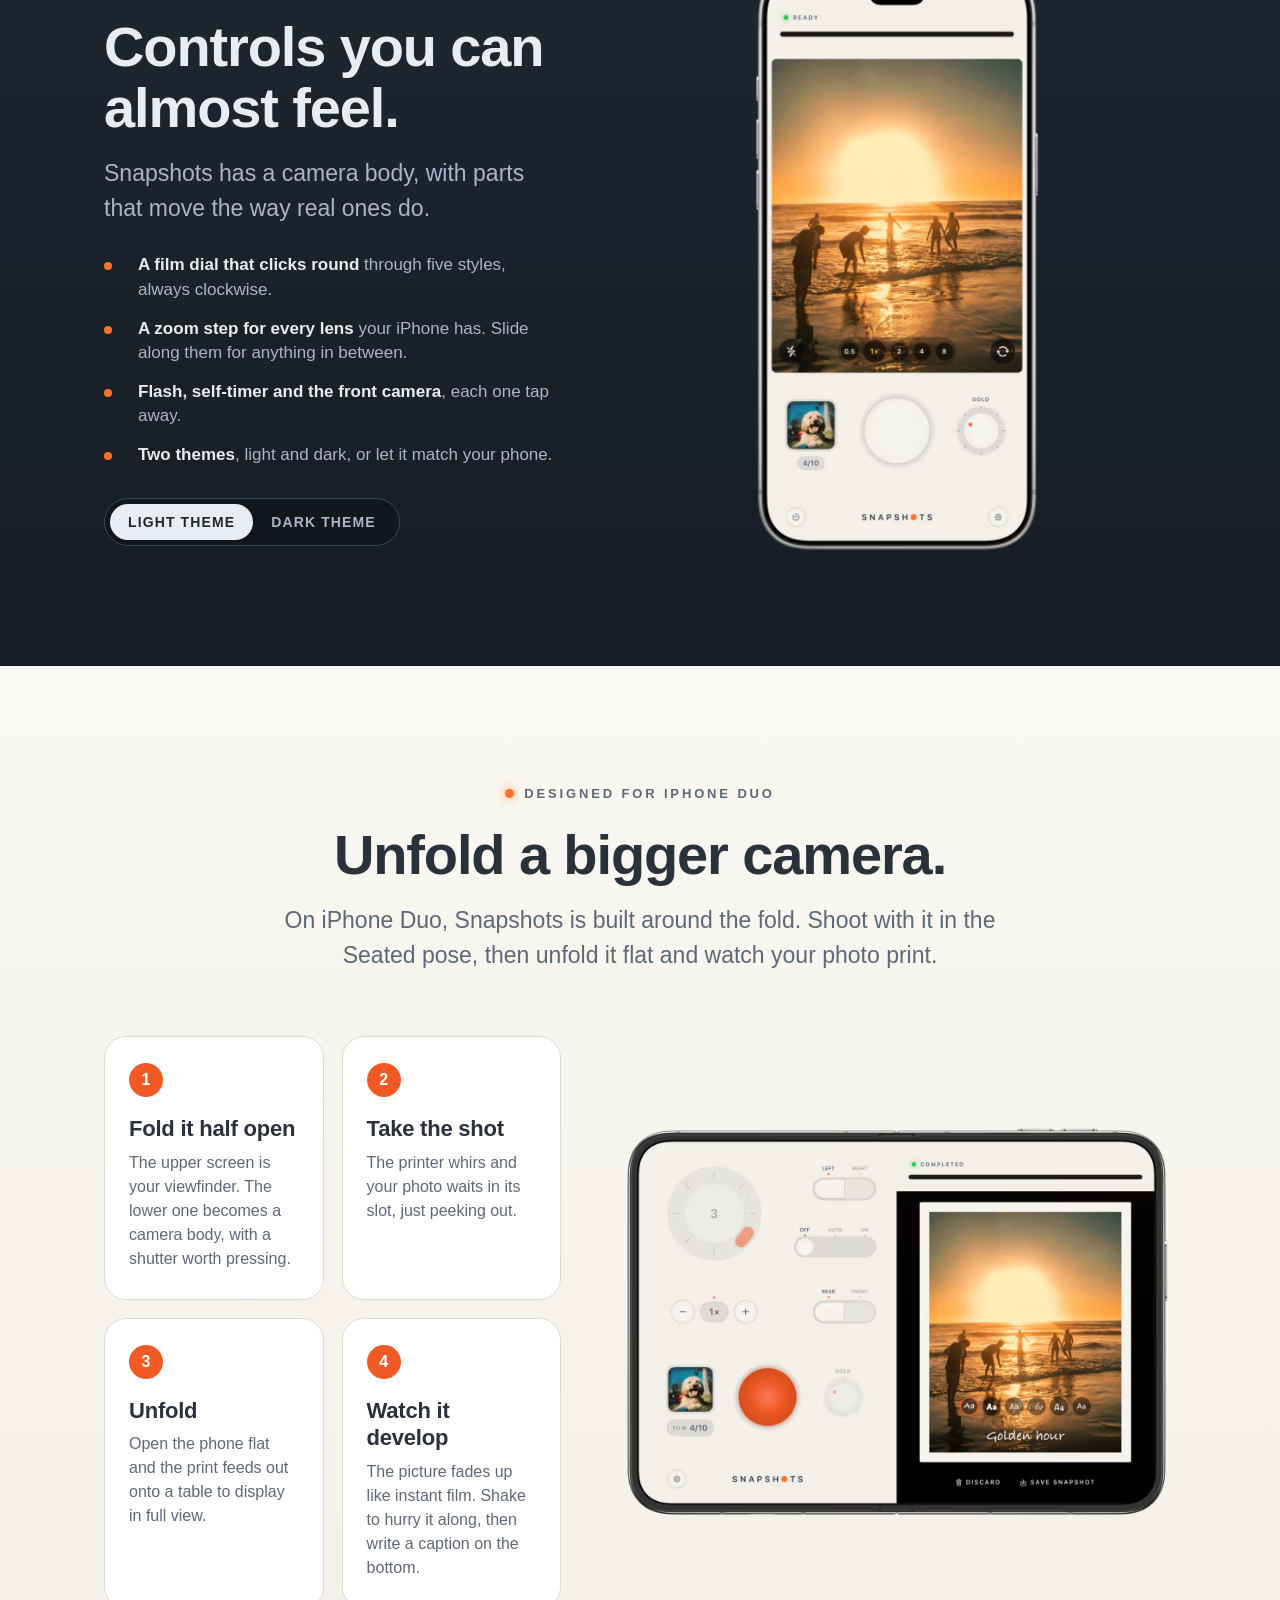
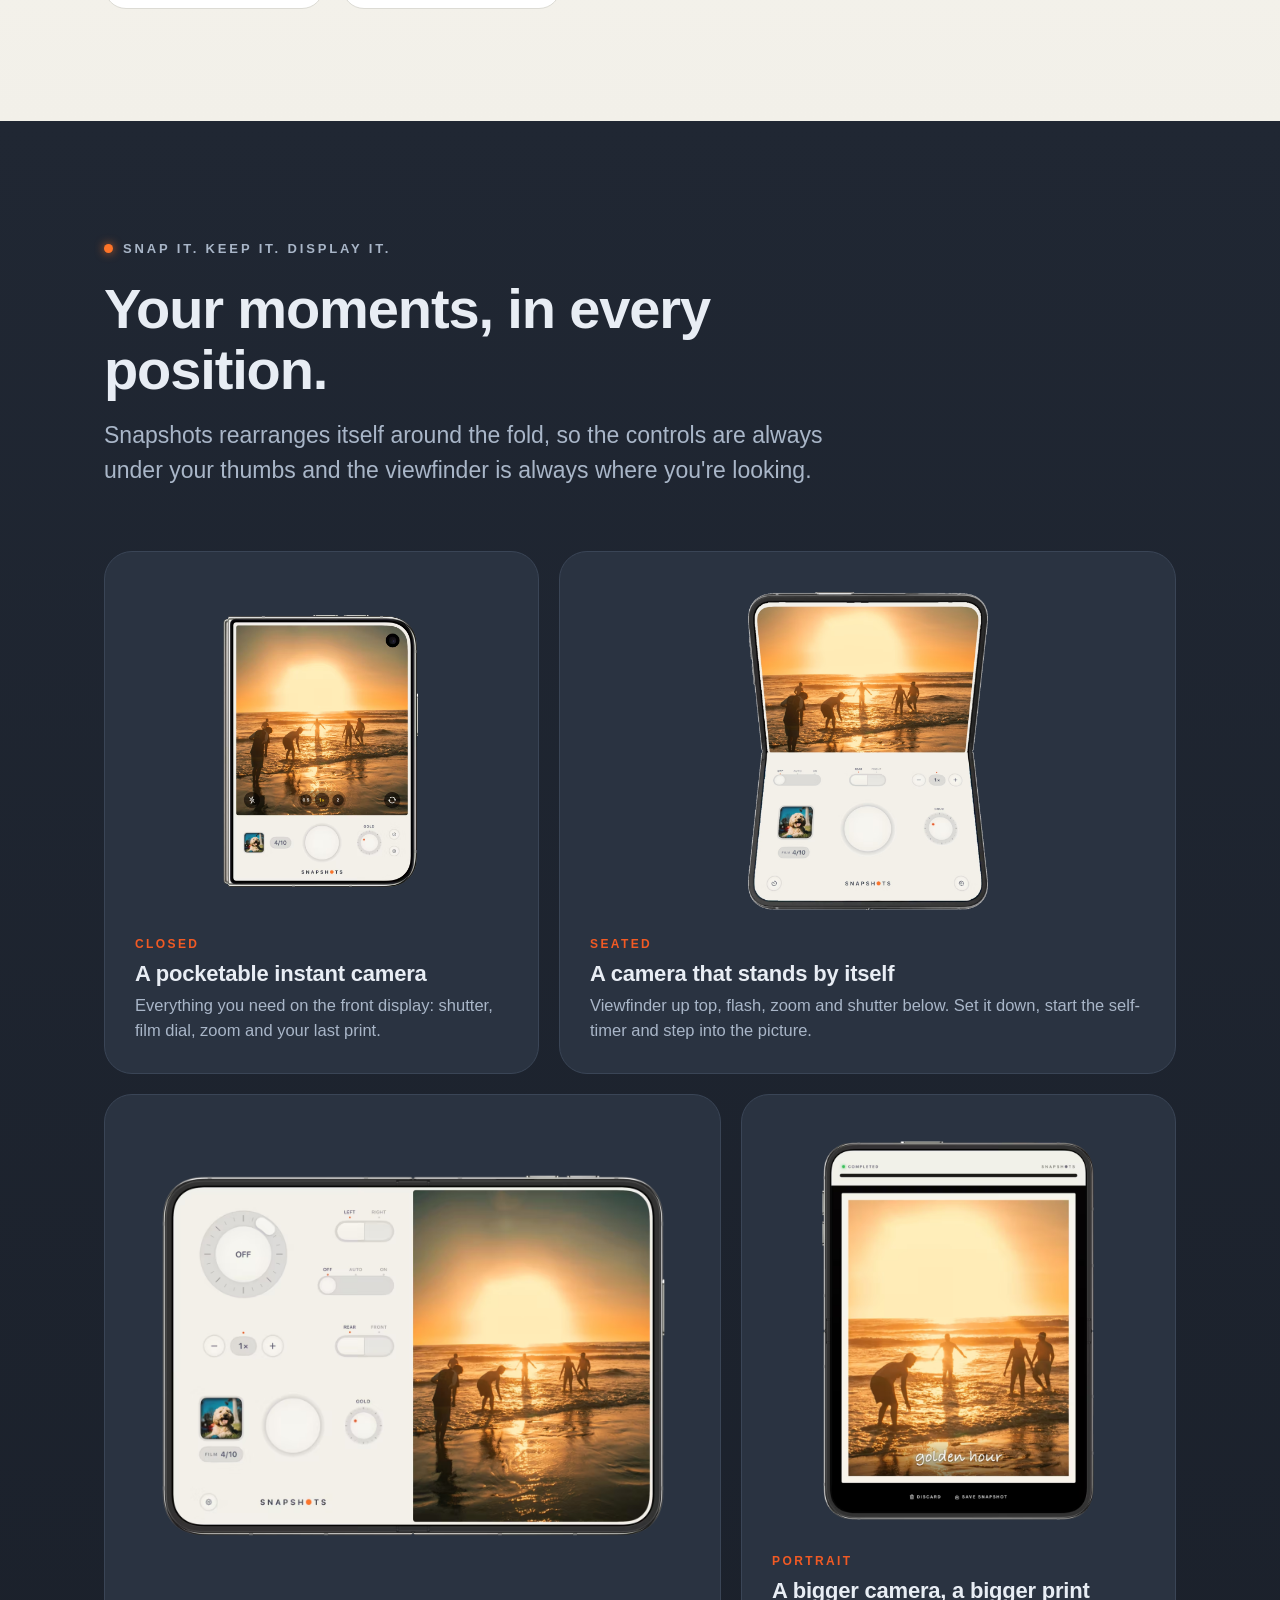
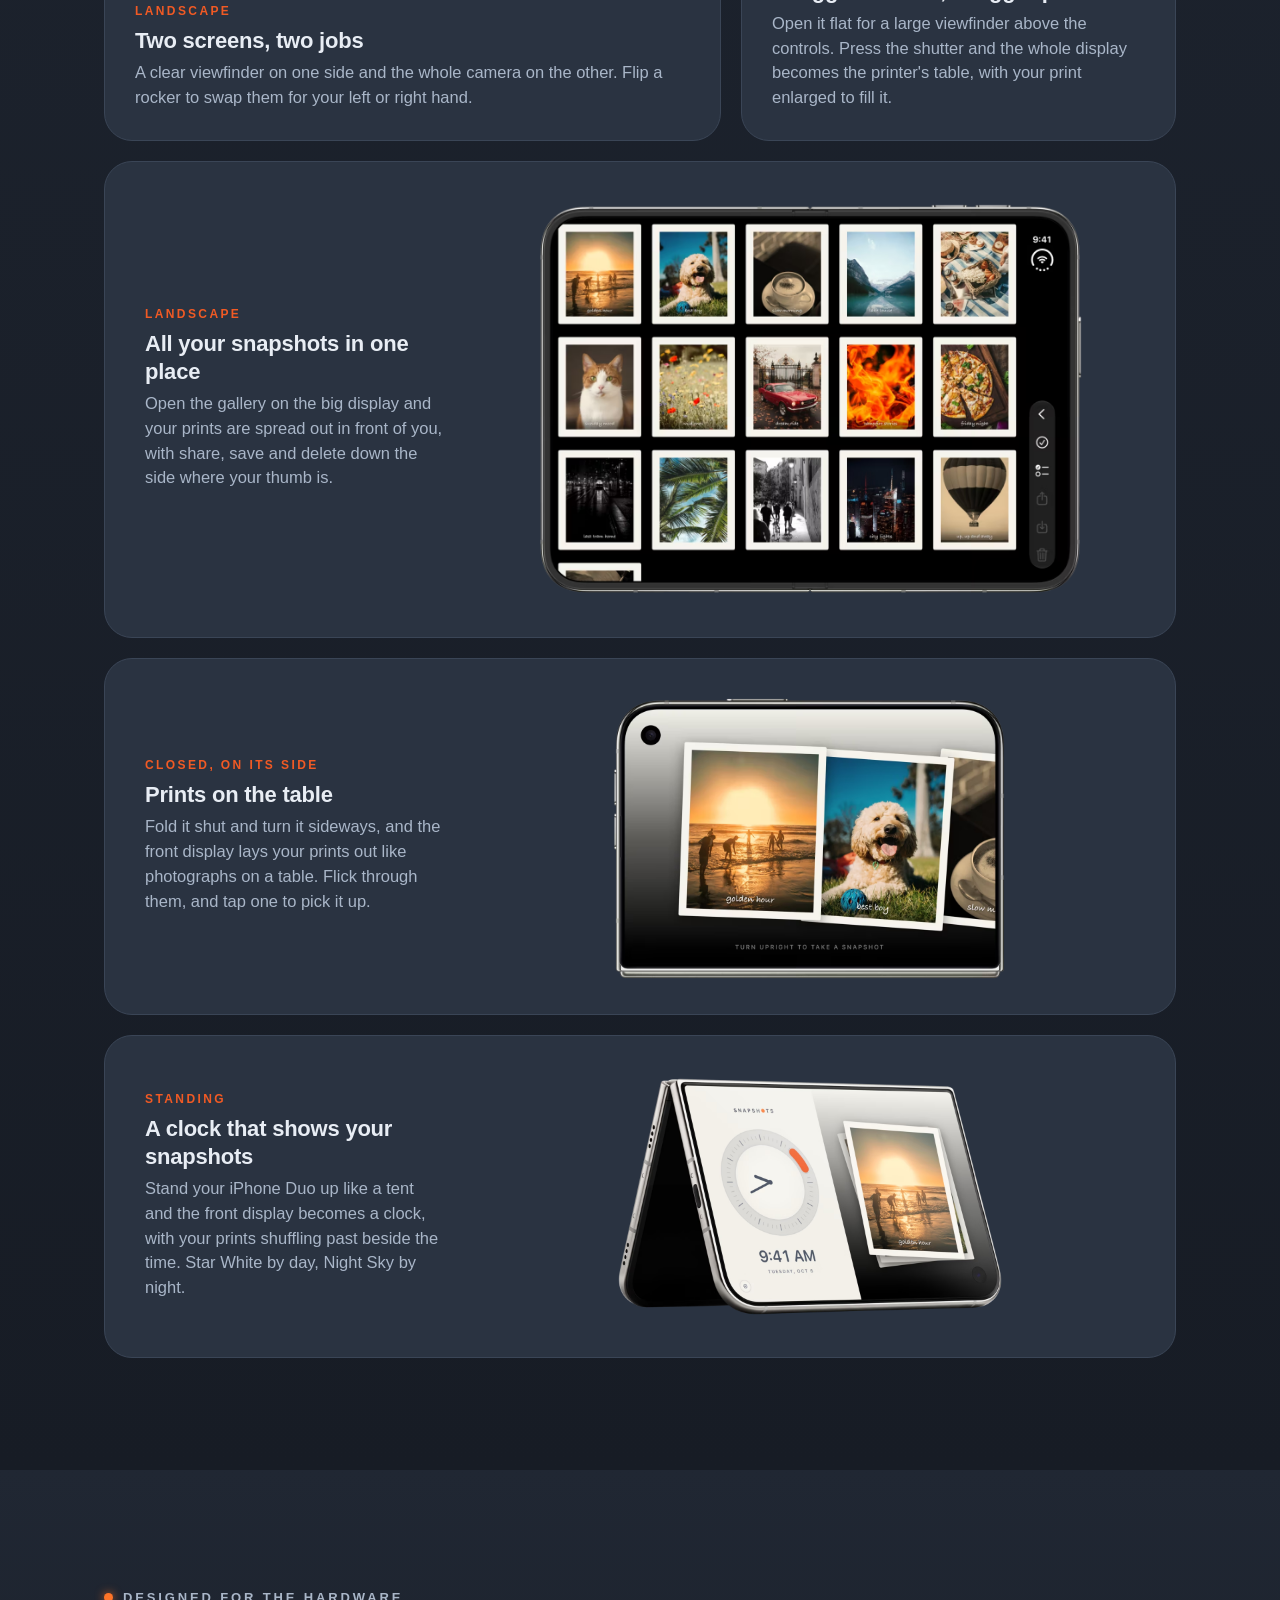
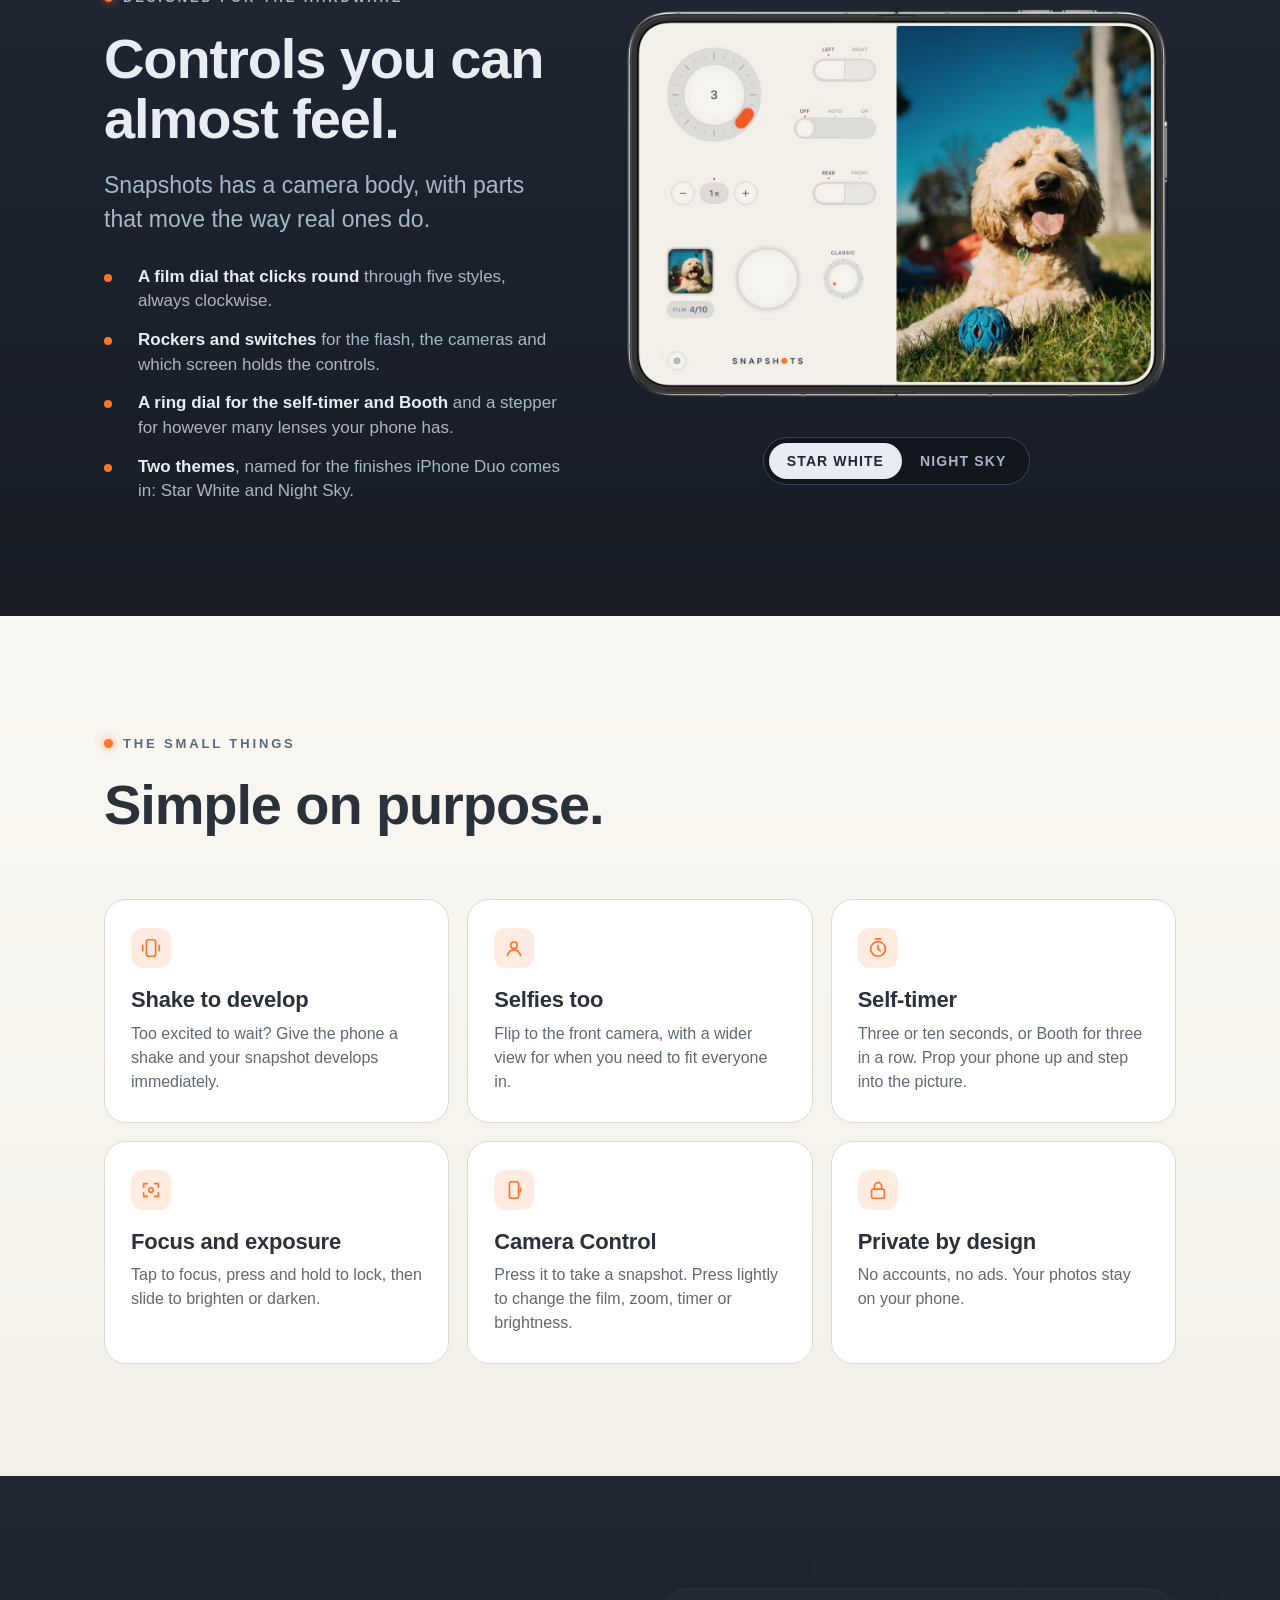
==== commit 1f8ccd66: "Boards copy edits; iPhone Duo board clip on a navy card with the bezel laid over the screen" ====
--- a/app/index.html
+++ b/app/index.html
@@ -60,7 +60,11 @@
     .board-pair .front { left: 0; bottom: 0; z-index: 2; transform: rotate(-3deg); }
     .board-pair .back { right: 0; top: 0; z-index: 1; transform: rotate(4deg); }
     #boards .pose.across { margin-top: 56px; }
-    .board-clip { display: block; width: 100%; height: auto; background: #fff; }
+    /* The Duo board clip: the screen recording, with Apple's bezel laid over it, on a navy card. */
+    .pose.navy { --card: var(--night); --ink: var(--night-ink); --muted: var(--night-muted); --line: var(--night-line); color: var(--night-ink); }
+    .duo-clip { position: relative; }
+    .duo-clip video { position: absolute; left: 3.88%; top: 5.34%; width: 92.25%; height: 89.36%; object-fit: cover; border-radius: 3%; background: #000; }
+    .duo-clip .bezel { position: relative; display: block; width: 100%; height: auto; pointer-events: none; }
     .folders-art .device.mock { width: min(100%, 250px); margin: 0 auto; }
     @media (max-width: 560px) { .board-pair { width: min(100%, 330px); } #boards .pose.across { margin-top: 40px; } }
     /* The chart position, under the hero's buttons. */
@@ -287,7 +291,7 @@
     <div class="booth-row reveal">
       <div class="booth-text">
         <span class="eyebrow">Coming soon in 1.2</span>
-        <h2 style="margin: 18px 0">Pin it up. Stick it on the fridge.</h2>
+        <h2 style="margin: 18px 0">Pin it to a board, or stick on the fridge.</h2>
         <p class="lead">Make a board for your prints: a corkboard, or a whole fridge to decorate. Move them around until it looks just right, then save it or send it to someone.</p>
         <ul class="list">
           <li><span><strong>A fridge or a corkboard.</strong> A retro fridge in seven colors, modern stainless or black steel, or a classic corkboard.</span></li>
@@ -303,13 +307,13 @@
         </div>
       </figure>
     </div>
-    <article class="pose across reveal">
+    <article class="pose across reveal navy">
       <div class="words">
         <div class="tag">Coming soon · iPhone Duo</div>
         <h3>Your prints beside the board</h3>
-        <p>Open your iPhone Duo on its side and your prints sit on one screen, the fridge on the other. Drag them straight on.</p>
-      </div>
-      <div class="art"><div class="device mock"><video class="board-clip" autoplay muted loop playsinline preload="metadata" width="1300" height="944" poster="../duo/board-poster.jpg?v=2" aria-label="Snapshots on an iPhone Duo open on its side: three prints dragged one after another from the left screen onto a red fridge on the right."><source src="../duo/board.mp4?v=2" type="video/mp4"></video></div></div>
+        <p>Open your iPhone Duo on its side and your prints sit on one screen, the fridge on the other. Drag your prints from the gallery directly onto your board.</p>
+      </div>
+      <div class="art"><div class="device mock duo-clip"><video autoplay muted loop playsinline preload="metadata" width="1200" height="844" poster="../duo/board-poster.jpg?v=3" aria-label="Snapshots on an iPhone Duo open on its side: three prints dragged one after another from the left screen onto a red fridge on the right."><source src="../duo/board.mp4?v=3" type="video/mp4"></video><img class="bezel" src="../duo/m/bezel-landscape.png?v=1" width="1300" height="944" alt="" loading="lazy"></div></div>
     </article>
   </div>
 </section>
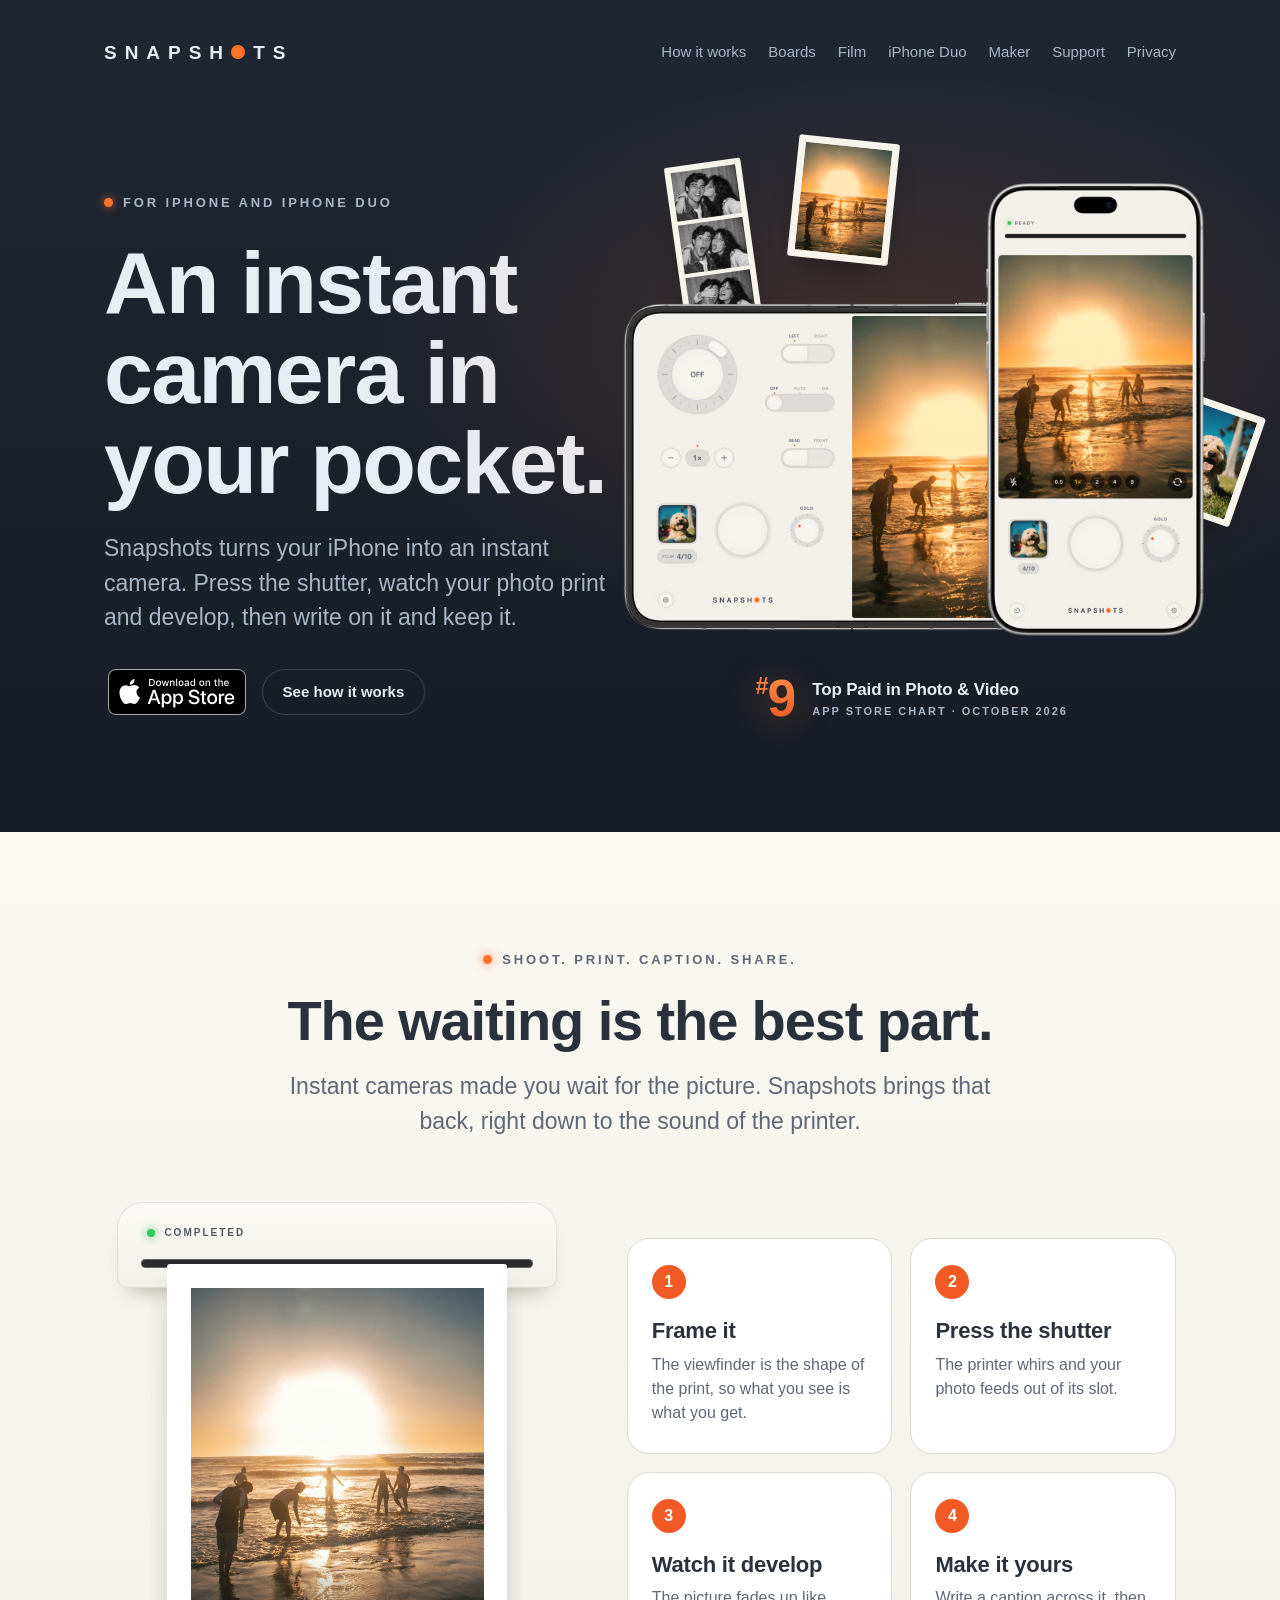
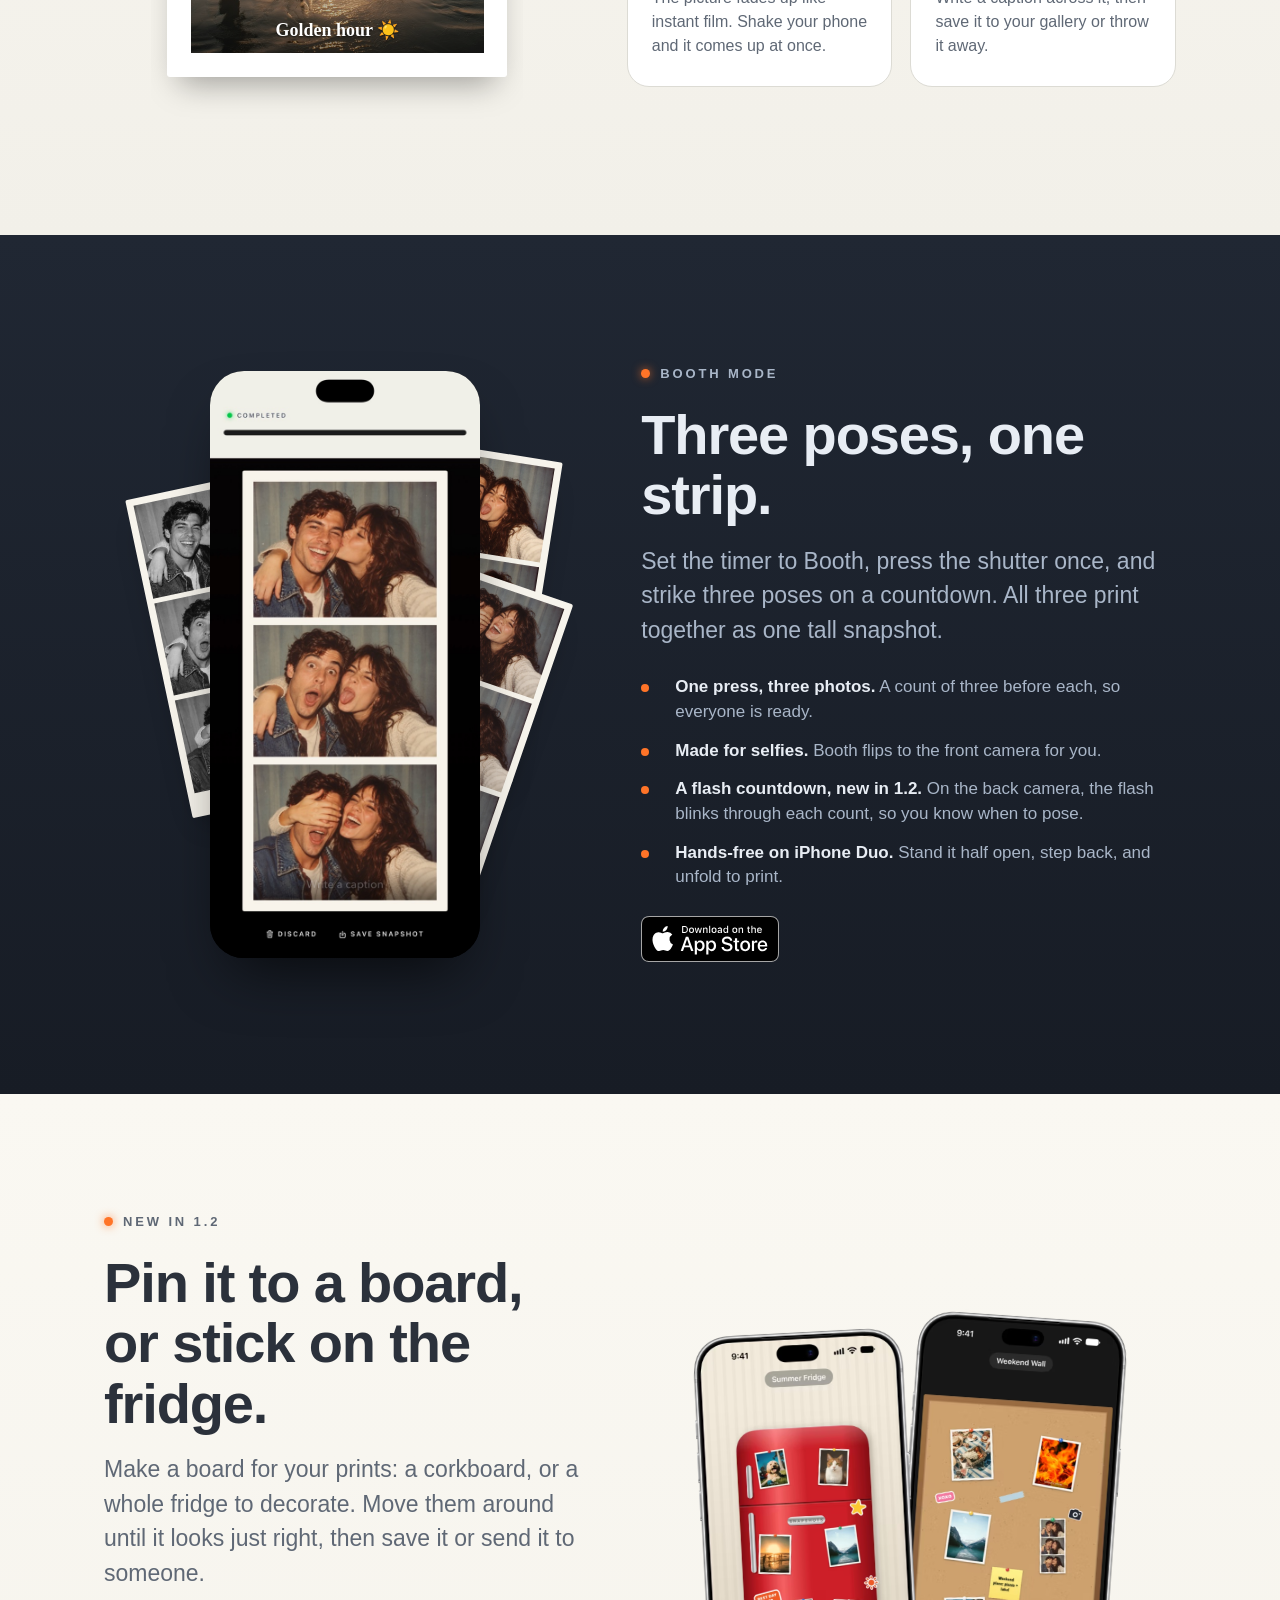
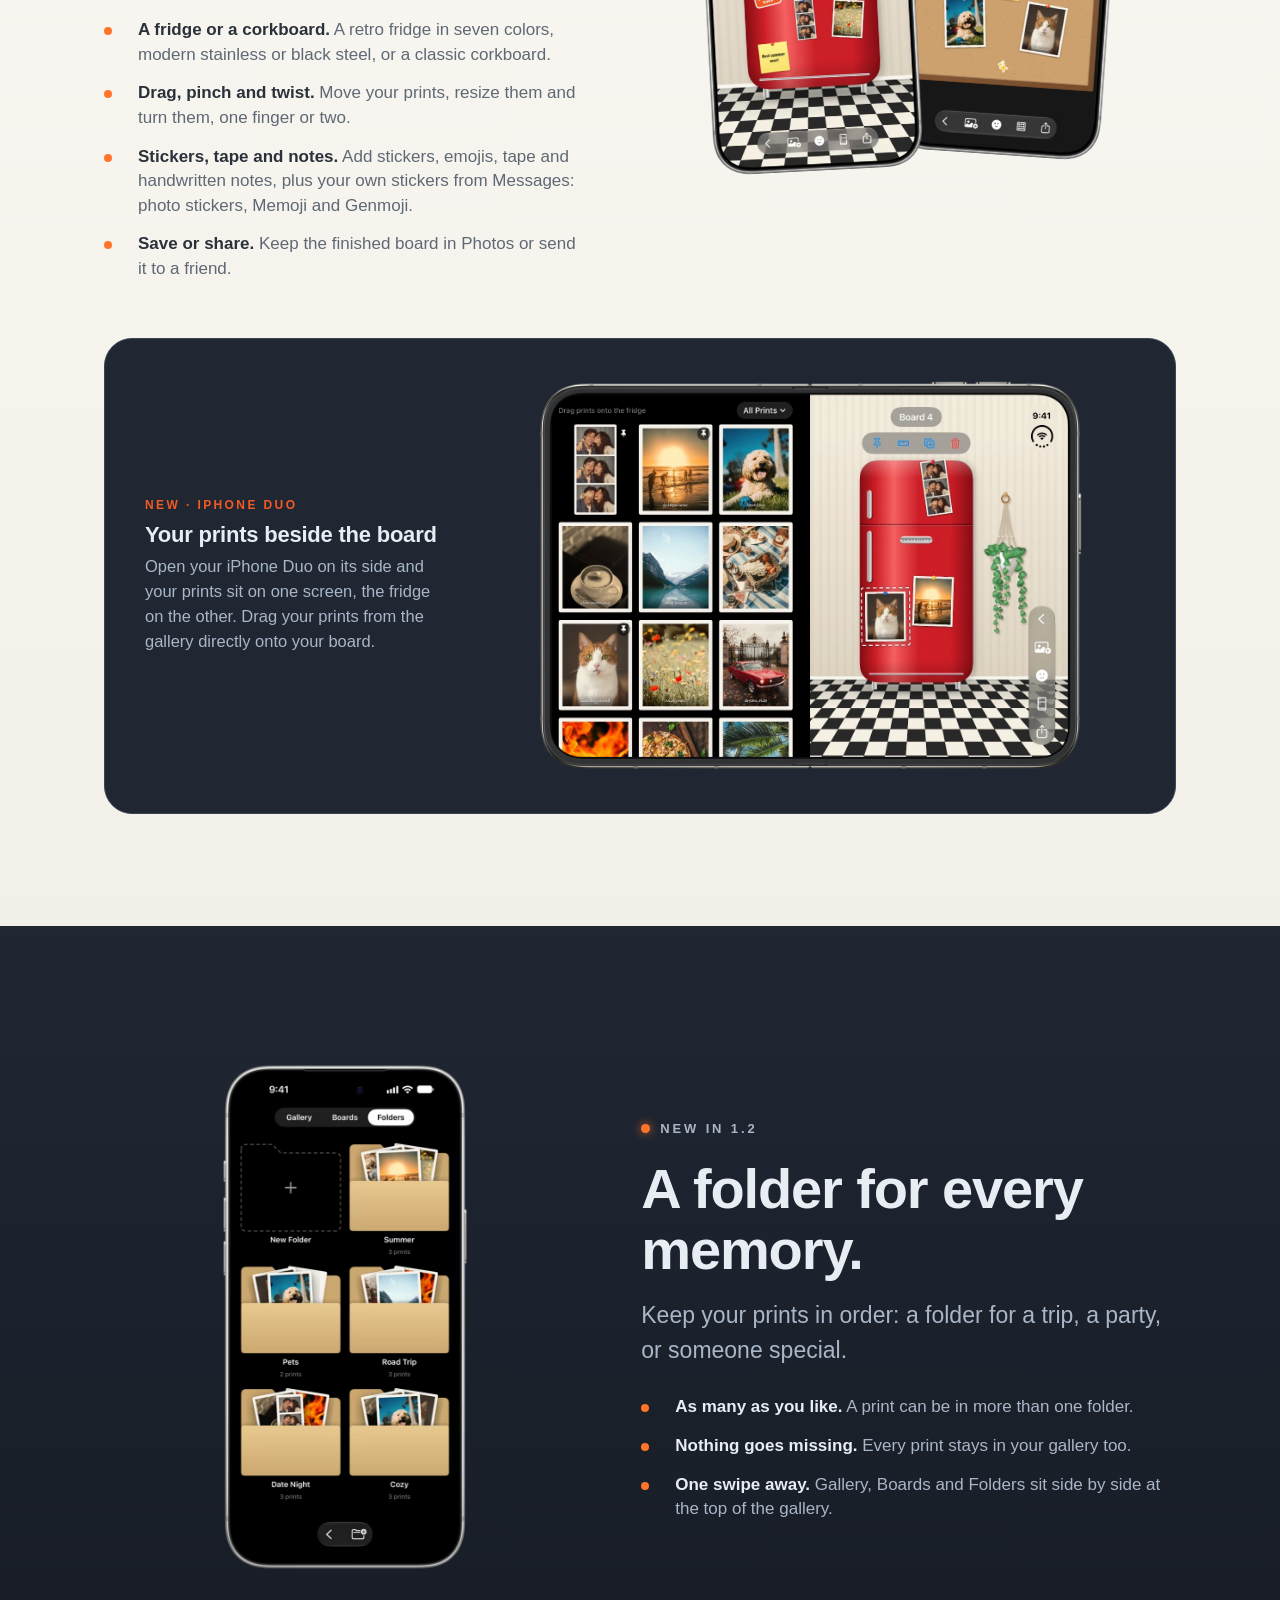
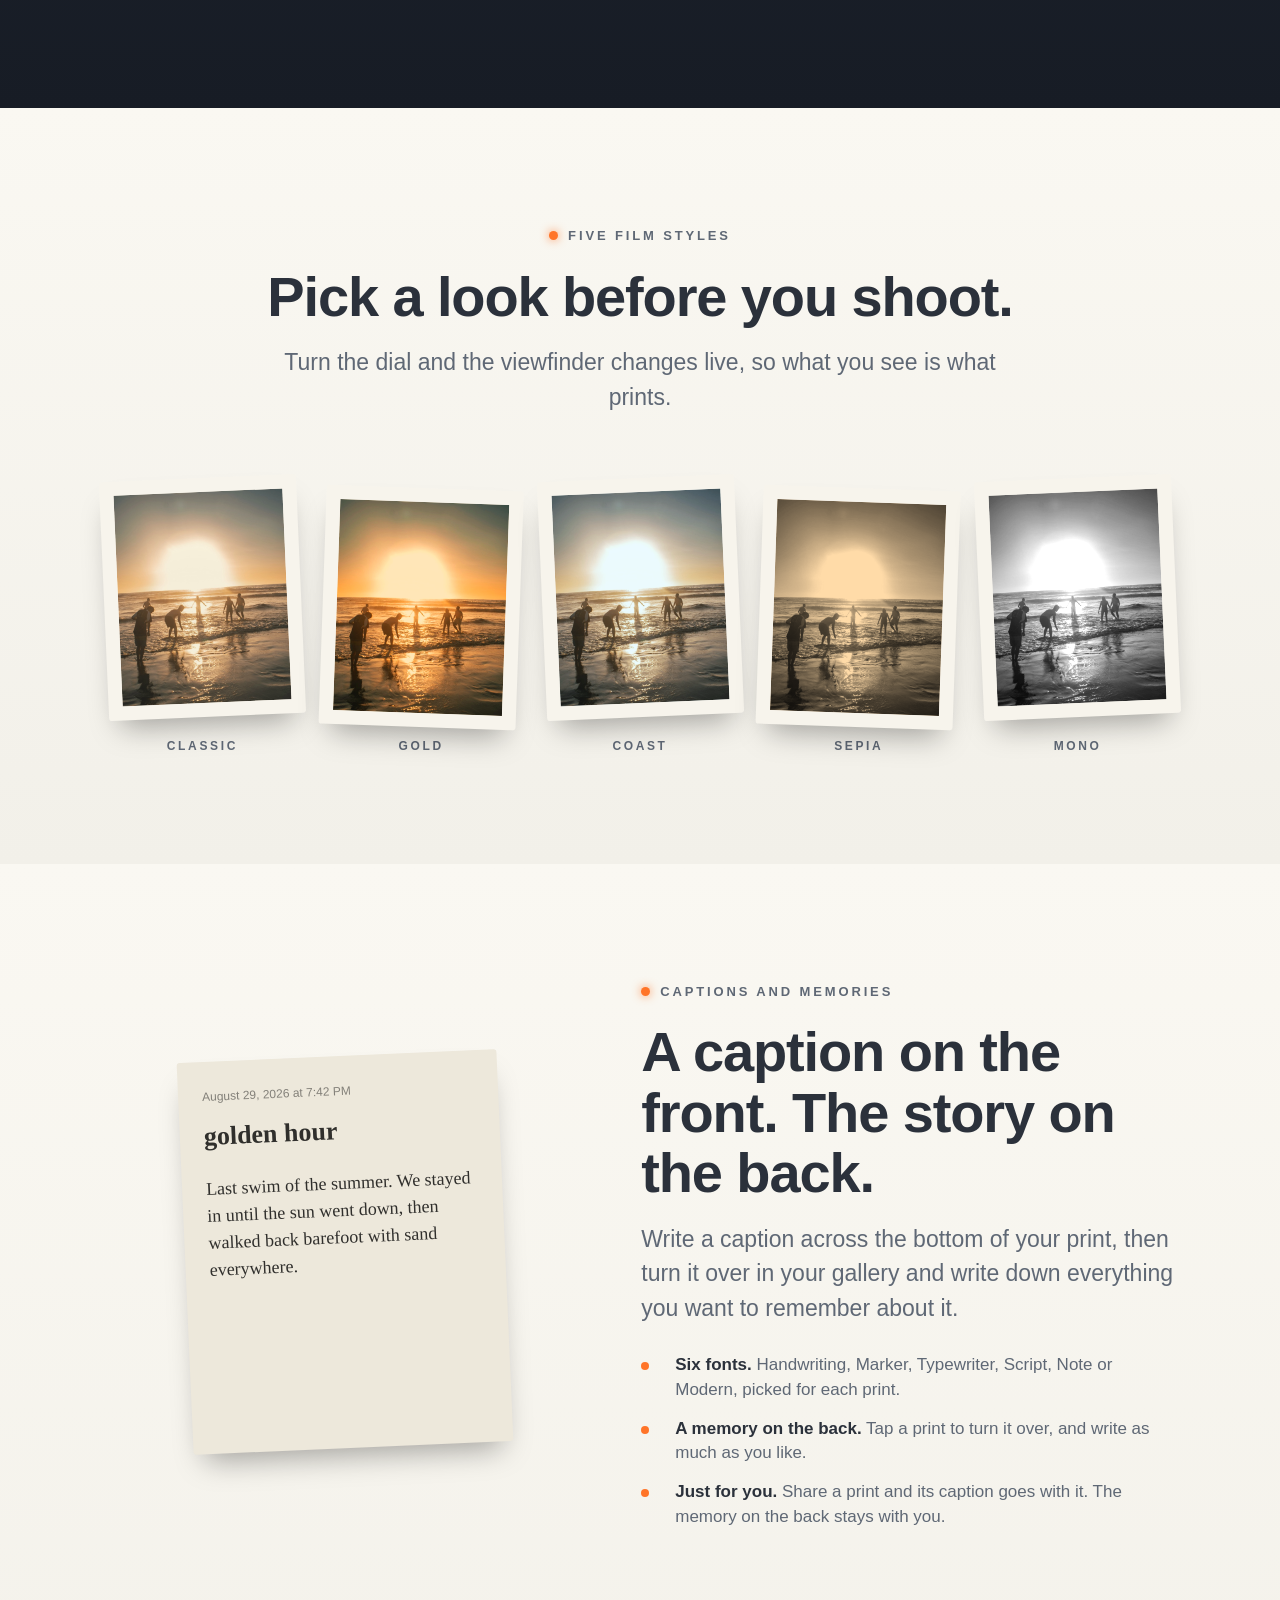
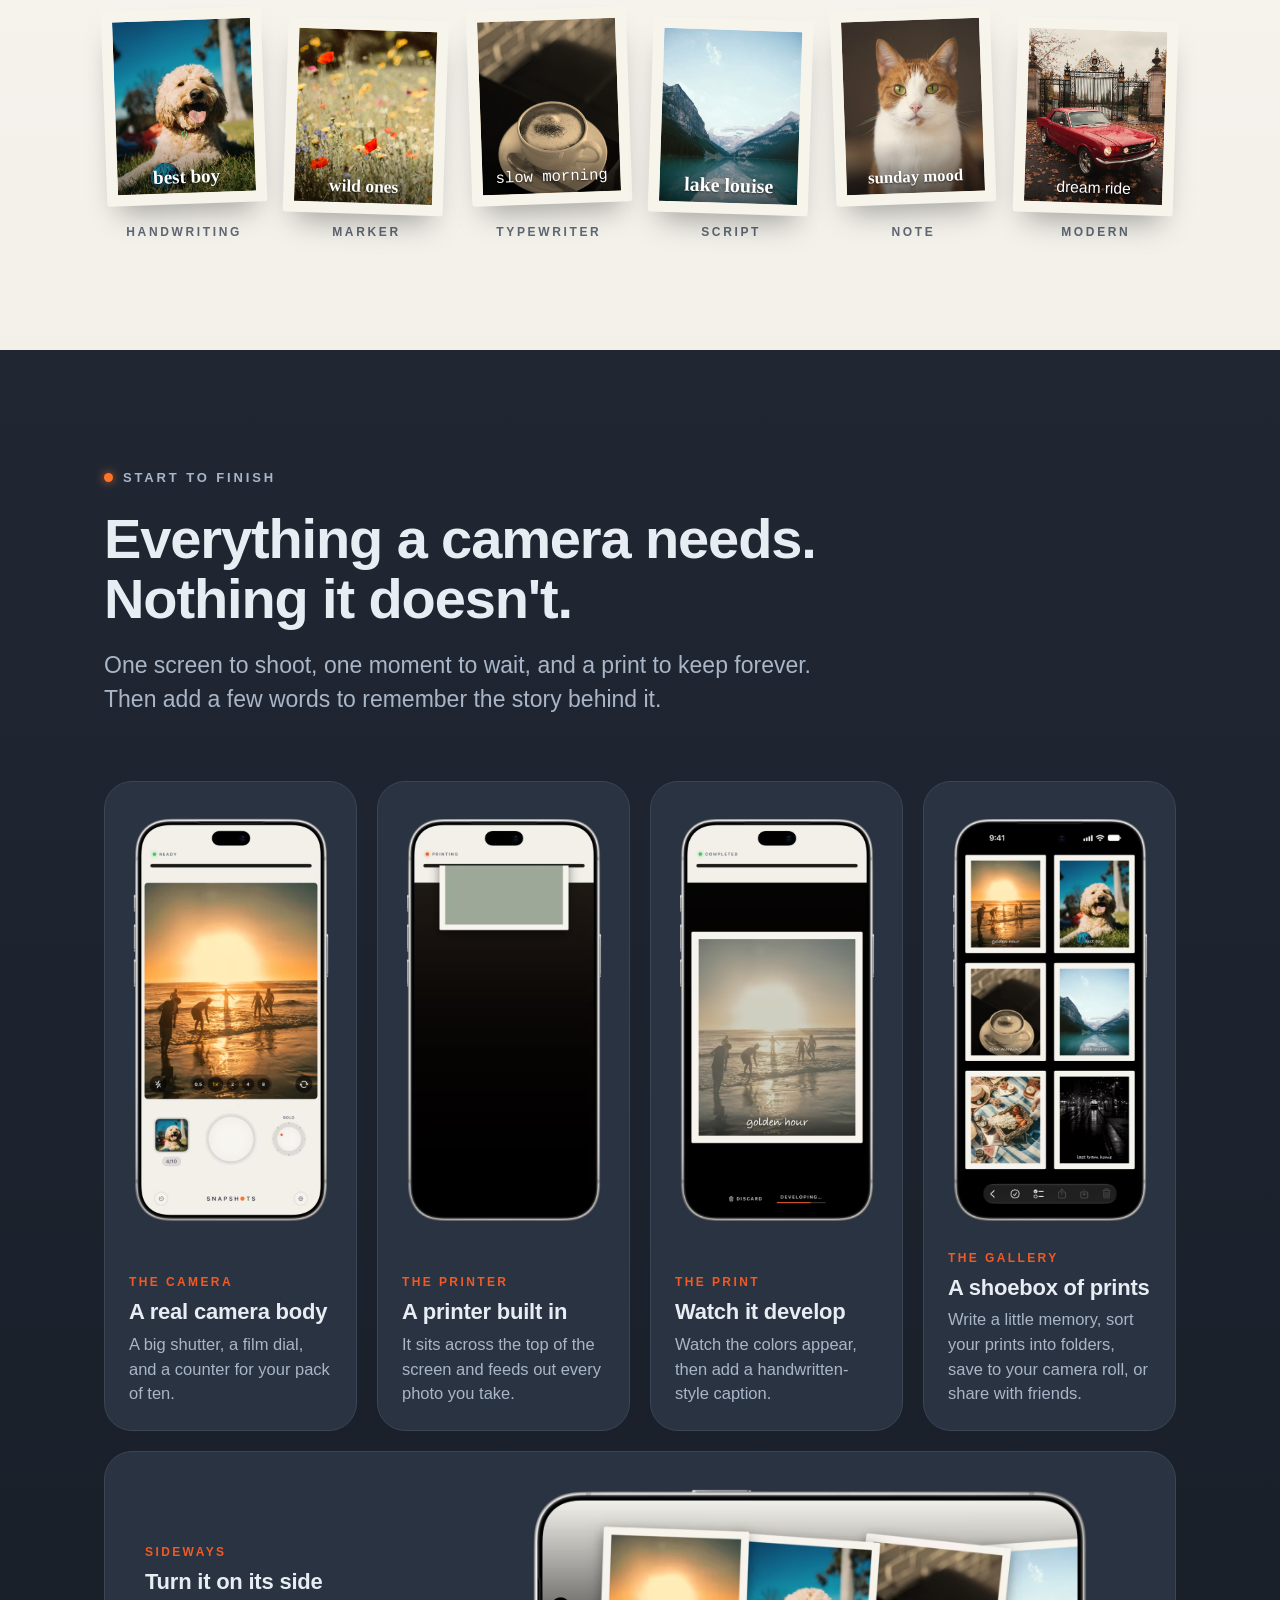
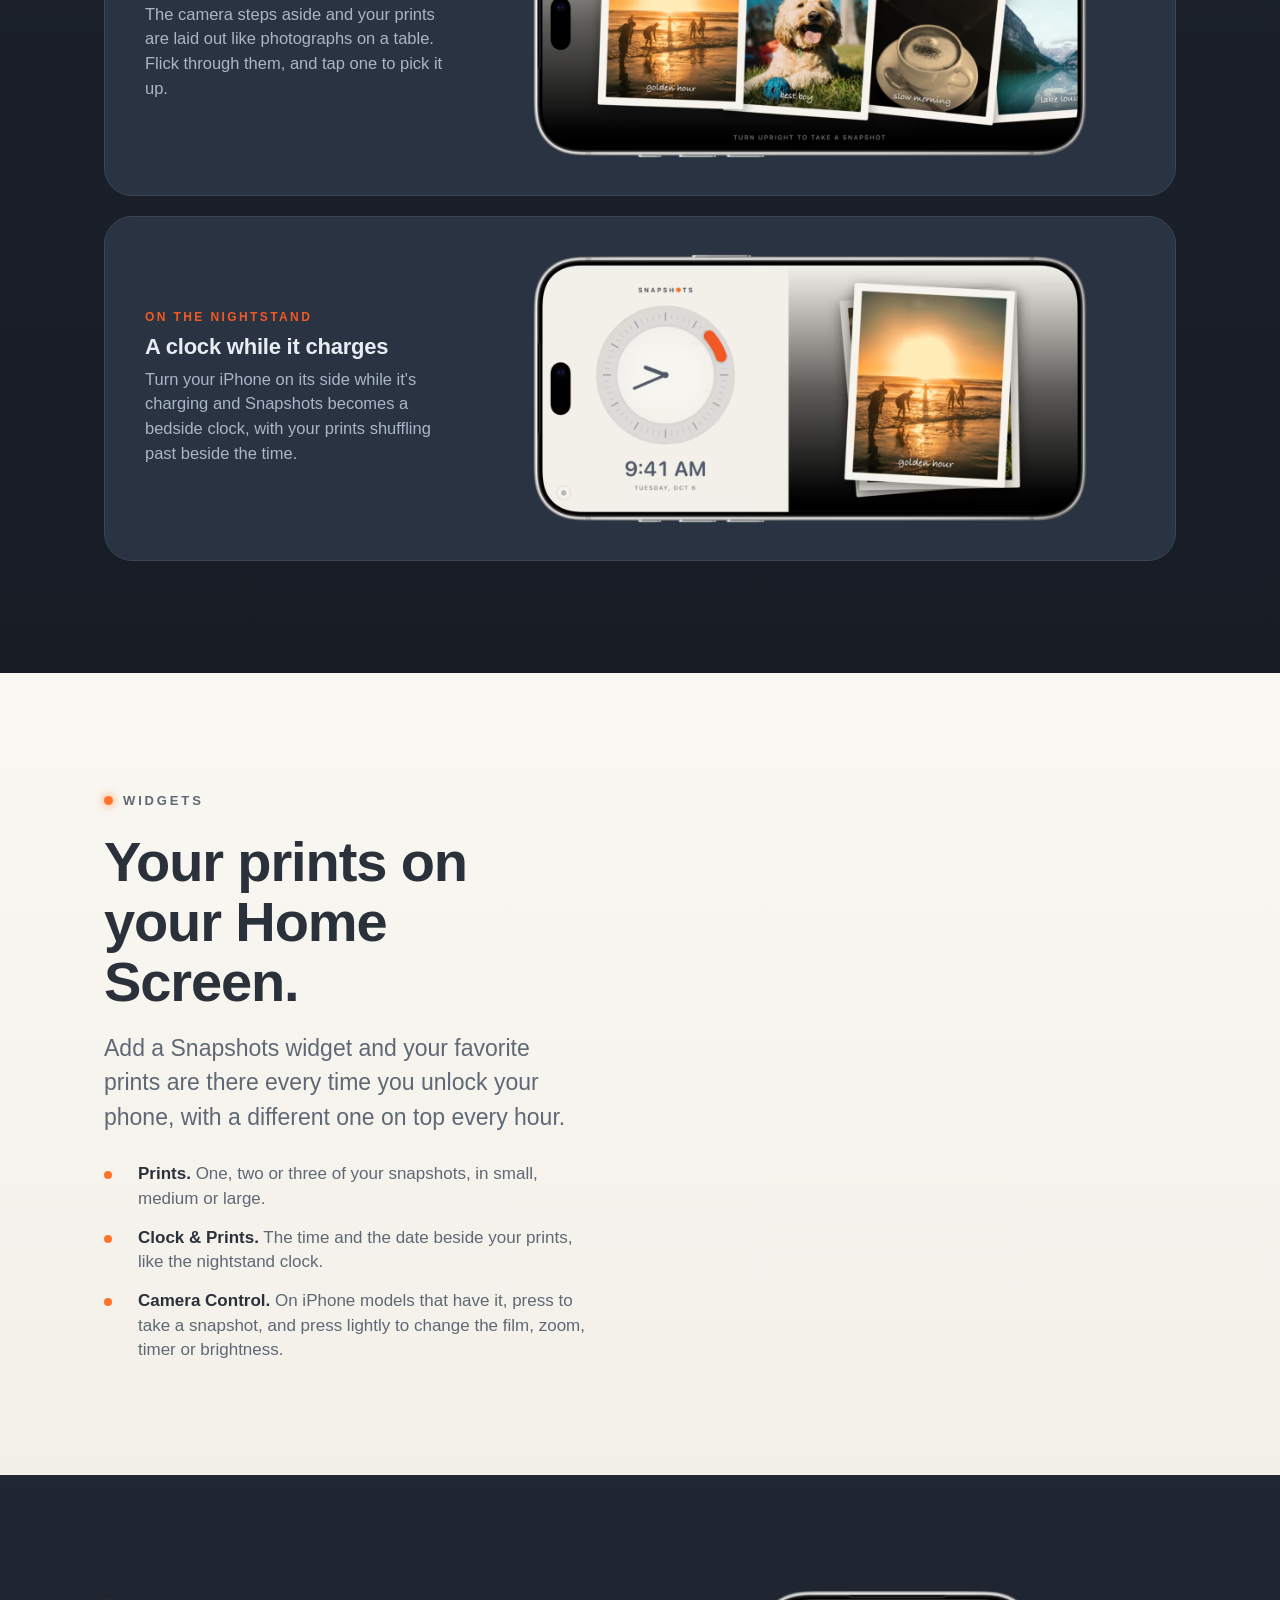
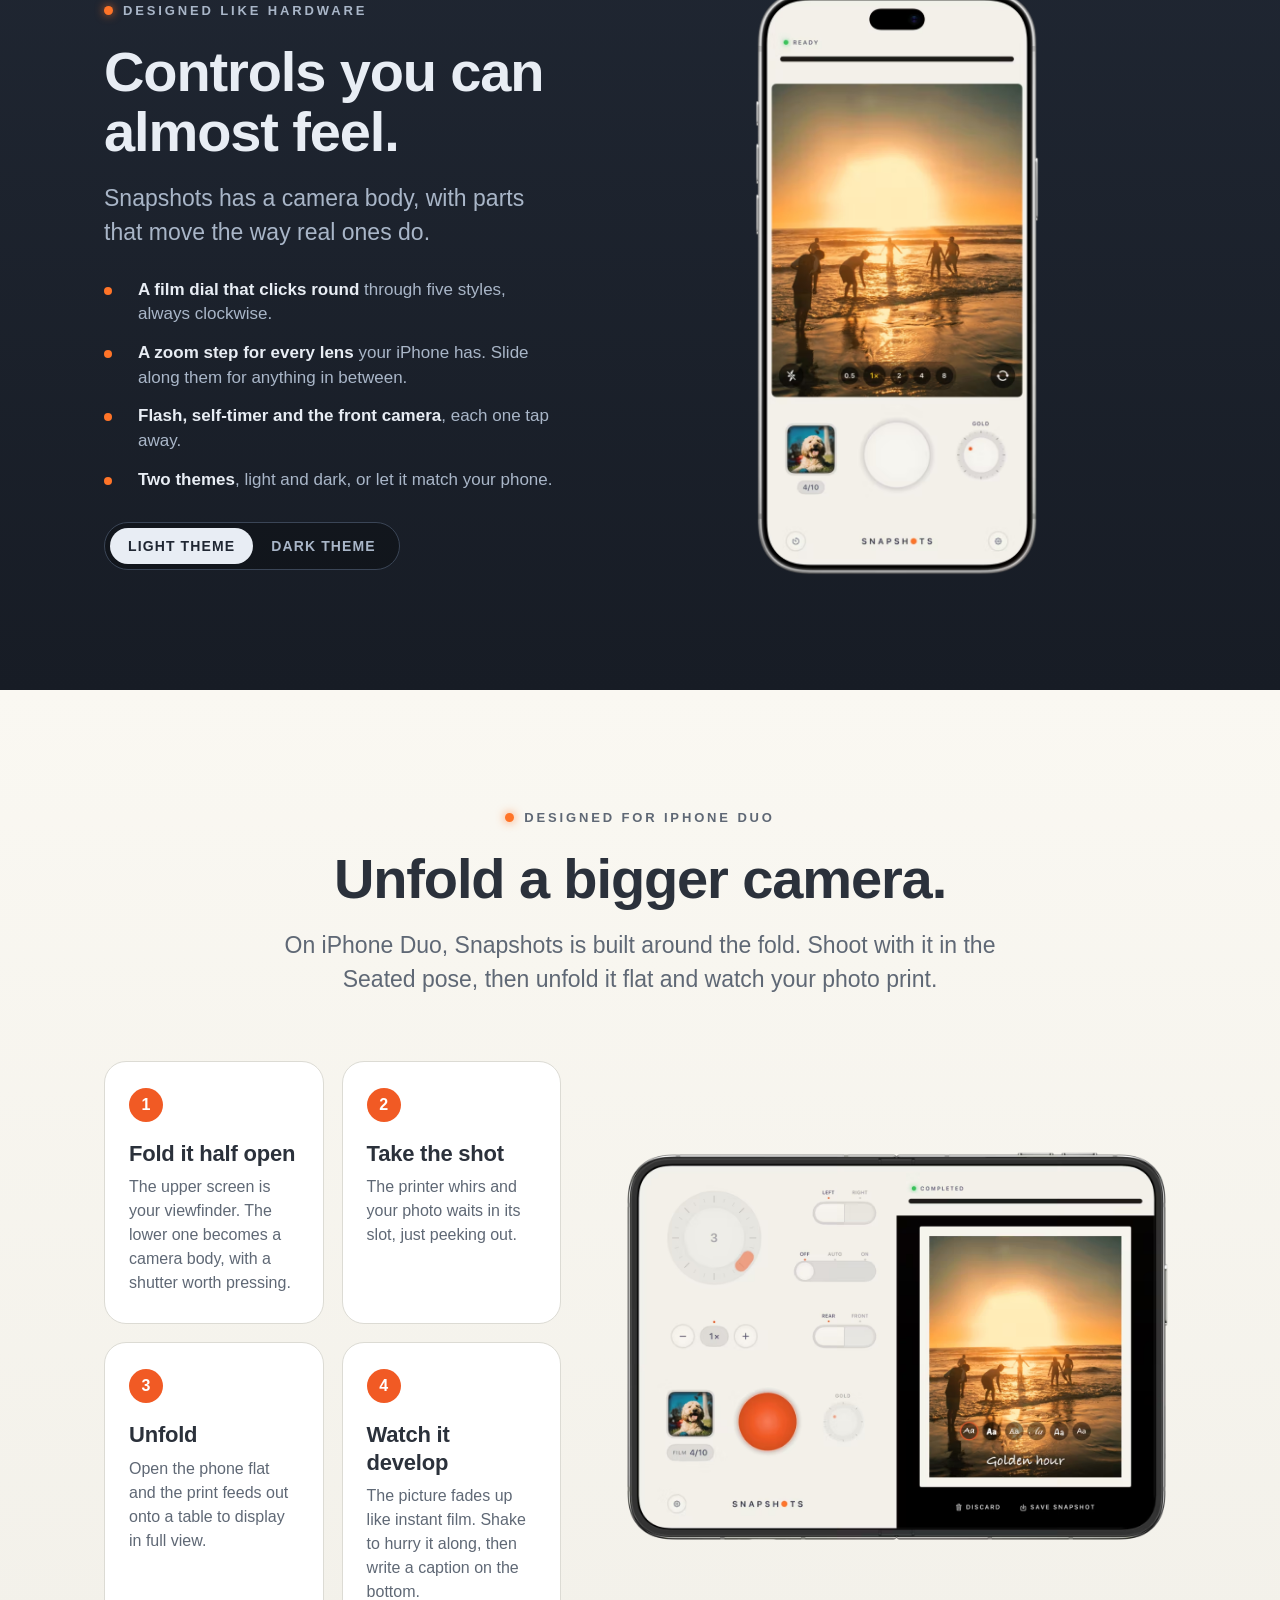
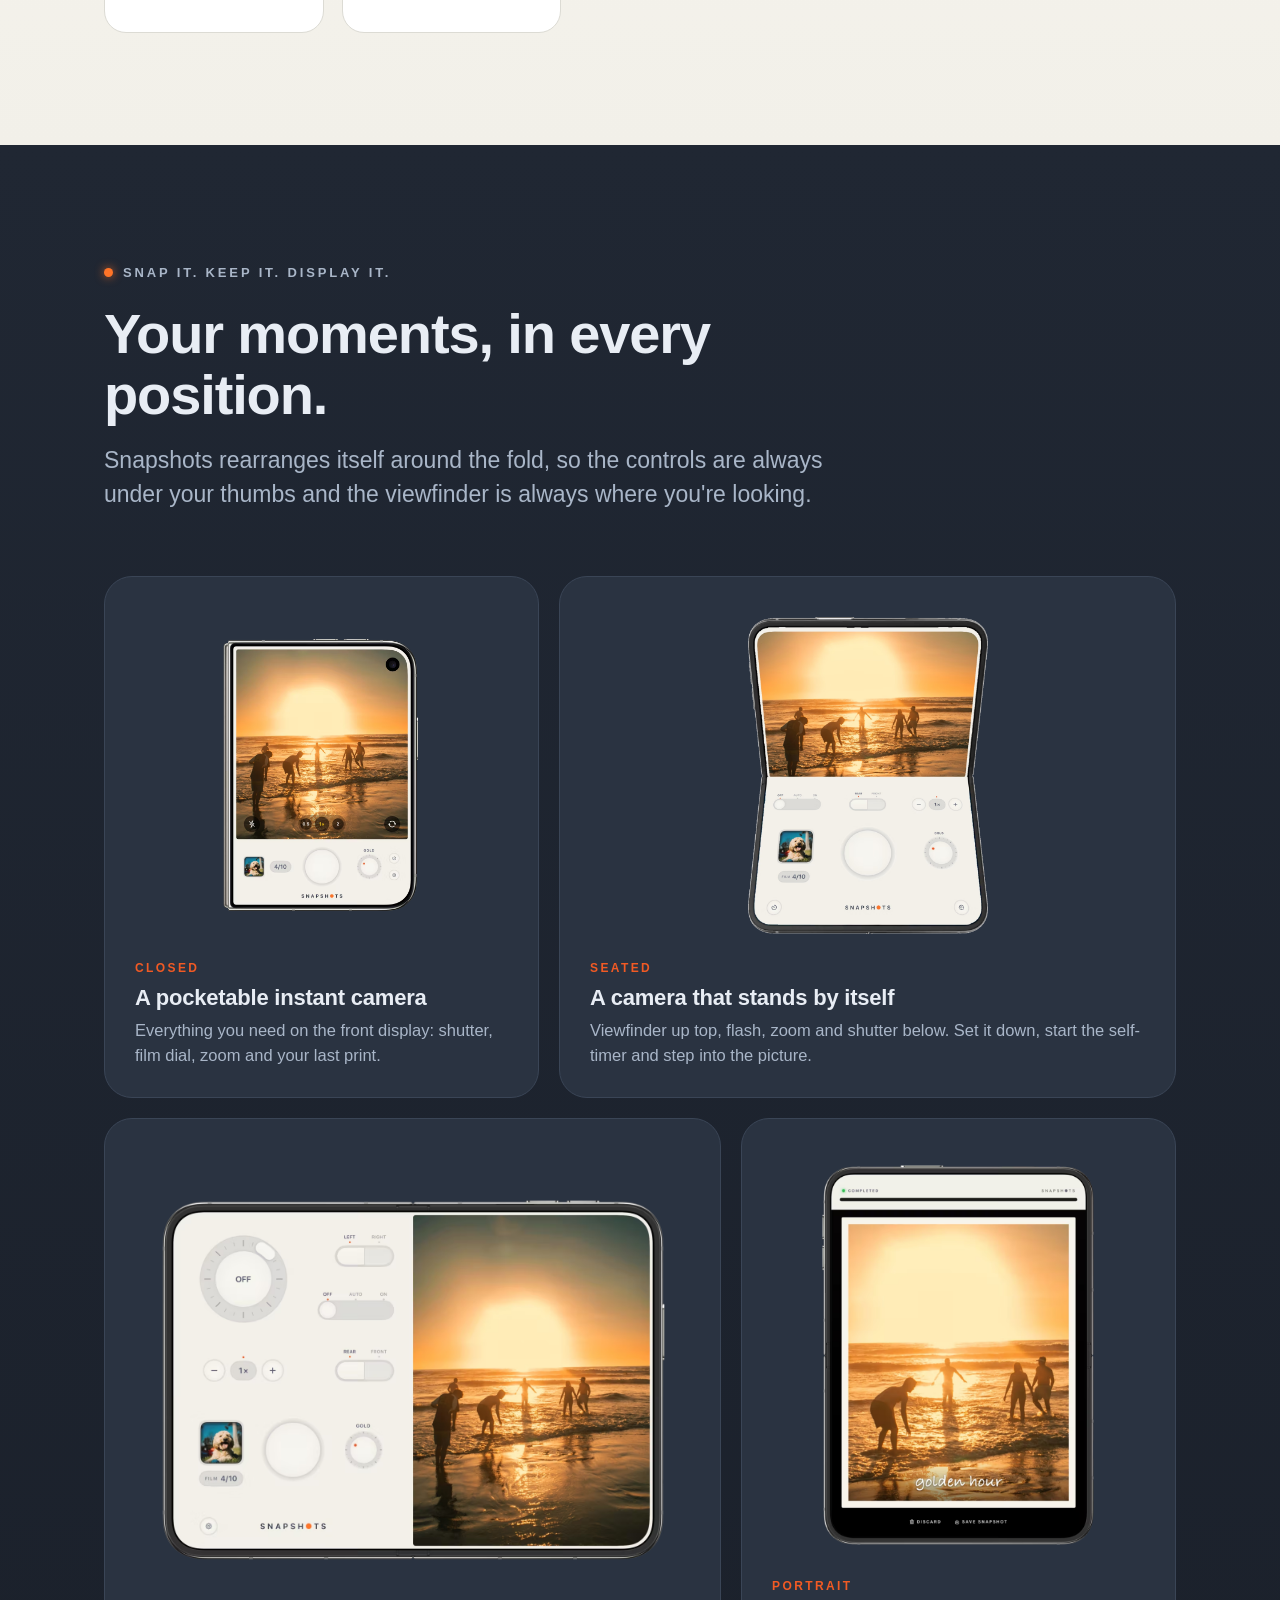
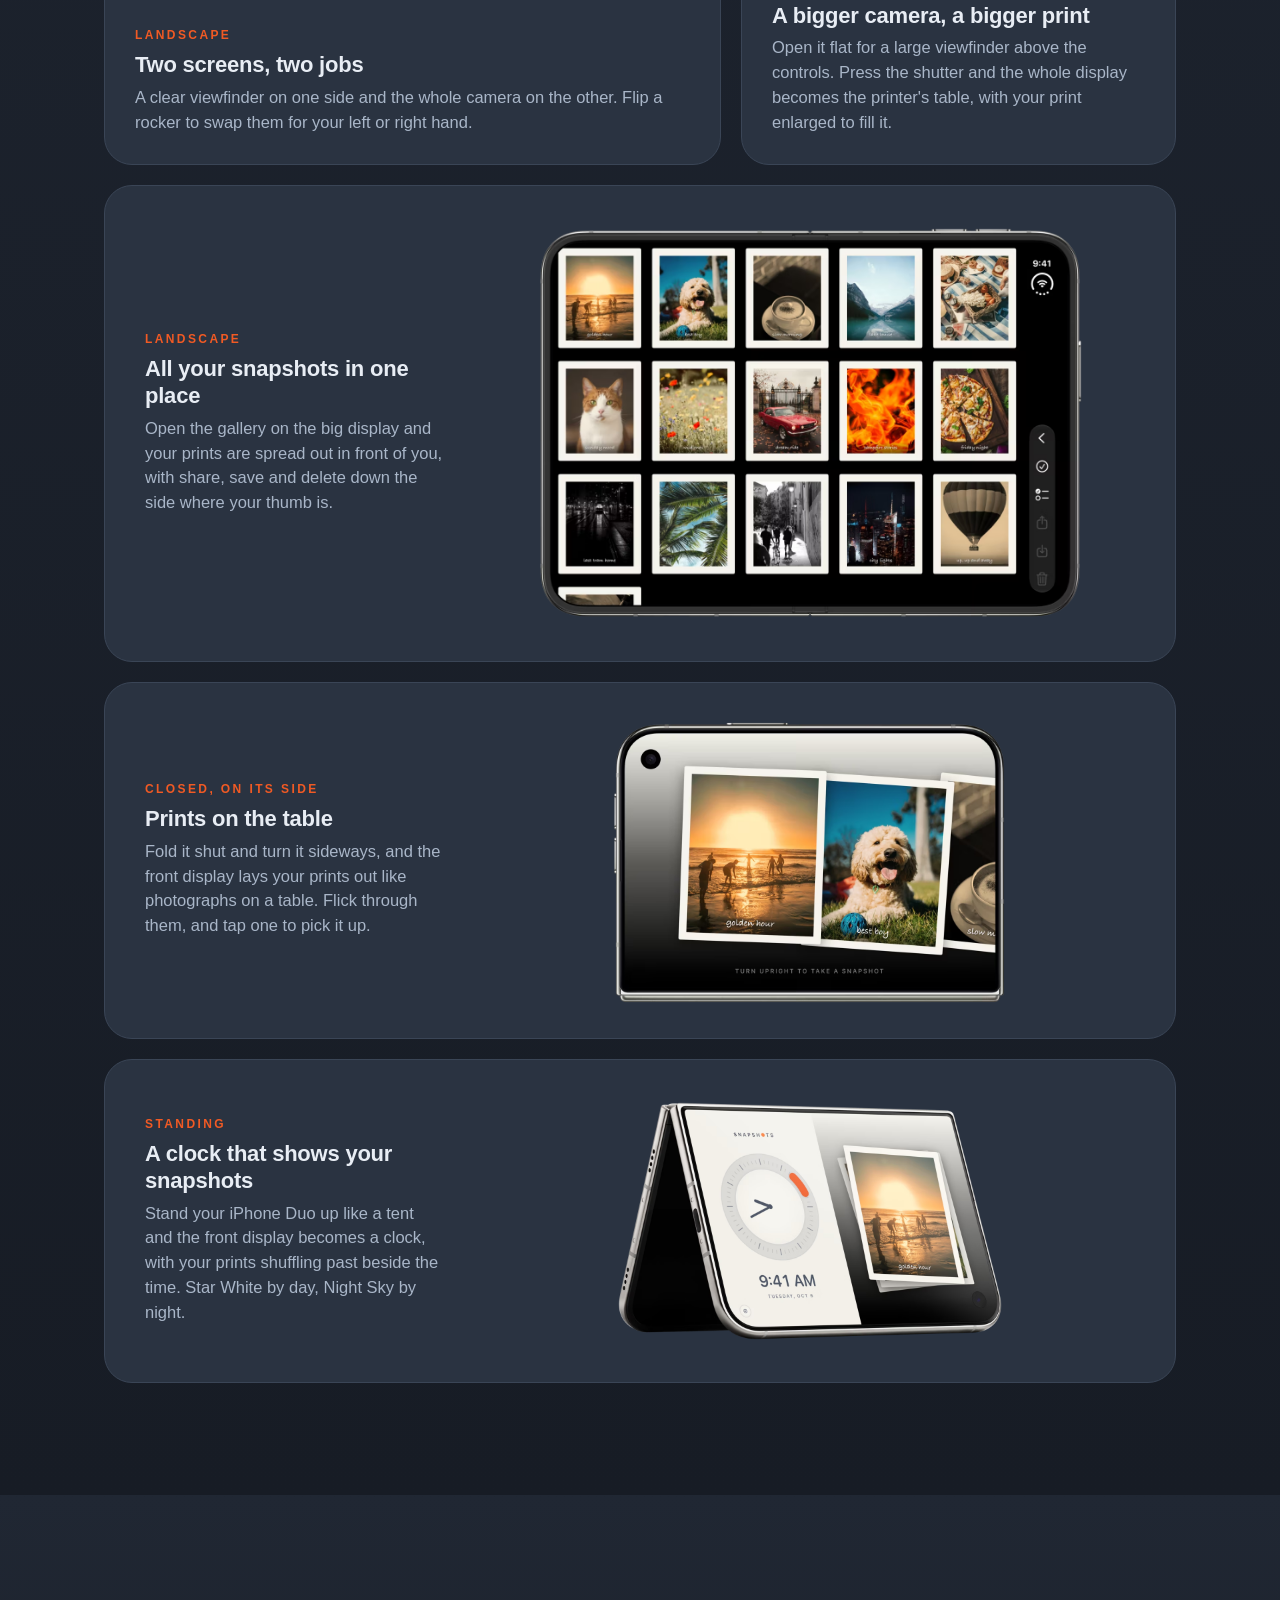
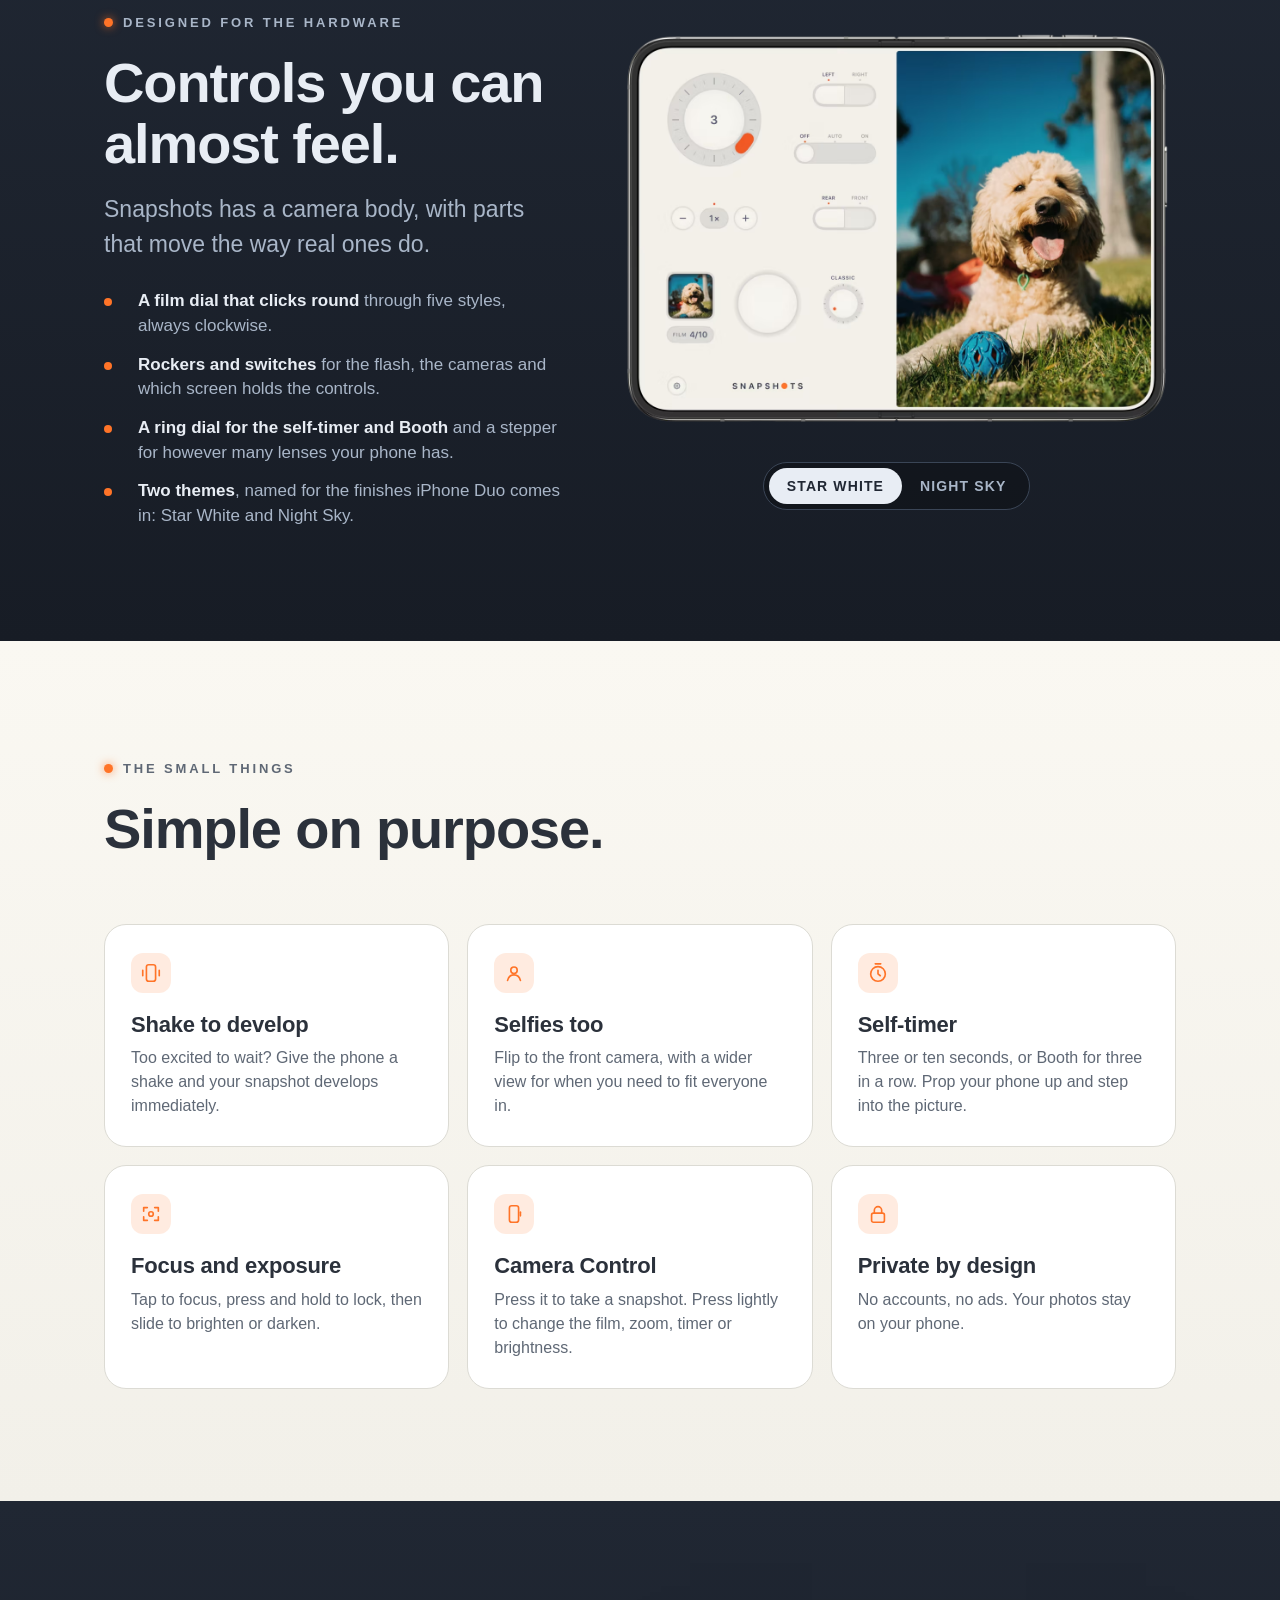
==== commit 2da824b6: "1.2 is out: New in 1.2 labels, Support notes removed, fact sheet at 1.2" ====
--- a/app/index.html
+++ b/app/index.html
@@ -8,12 +8,12 @@
   <link rel="icon" href="../icons/favicon-32.png" type="image/png" sizes="32x32">
   <link rel="icon" href="../icons/favicon-192.png" type="image/png" sizes="192x192">
   <link rel="apple-touch-icon" href="../icons/apple-touch-icon.png">
-  <meta name="description" content="Snapshots turns your iPhone into an instant camera. Press the shutter, watch your photo print and develop, then write on it and keep it. Designed for iPhone Duo, too.">
+  <meta name="description" content="Snapshots turns your iPhone into an instant camera. Press the shutter, watch your photo print and develop, then write on it, keep it, and pin it to a board or stick it on the fridge. Designed for iPhone Duo, too.">
   <meta name="theme-color" content="#202733">
   <meta property="og:type" content="website">
   <meta property="og:site_name" content="Snapshots">
   <meta property="og:title" content="Snapshots: Instant Film Camera">
-  <meta property="og:description" content="An instant camera in your pocket. Press the shutter, watch your photo print and develop, then write on it and keep it. For iPhone and iPhone Duo.">
+  <meta property="og:description" content="An instant camera in your pocket. Press the shutter, watch your photo print and develop, then write on it, keep it, and stick it on the fridge. For iPhone and iPhone Duo.">
   <meta property="og:url" content="https://cocktail5555.github.io/snapshots/app/">
   <meta property="og:image" content="https://cocktail5555.github.io/snapshots/share.png?v=3">
   <meta property="og:image:width" content="2400">
@@ -277,7 +277,7 @@
         <ul class="list">
           <li><span><strong>One press, three photos.</strong> A count of three before each, so everyone is ready.</span></li>
           <li><span><strong>Made for selfies.</strong> Booth flips to the front camera for you.</span></li>
-          <li><span><strong>A flash countdown, coming in 1.2.</strong> On the back camera, the flash blinks through each count, so you know when to pose.</span></li>
+          <li><span><strong>A flash countdown, new in 1.2.</strong> On the back camera, the flash blinks through each count, so you know when to pose.</span></li>
           <li><span><strong>Hands-free on iPhone Duo.</strong> Stand it half open, step back, and unfold to print.</span></li>
         </ul>
         <a class="store-badge booth-badge" href="https://apps.apple.com/app/id6818673560" aria-label="Download Snapshots on the App Store"><img src="badges/download-on-the-app-store.svg" width="160" height="53" alt="Download on the App Store" loading="lazy"></a>
@@ -290,7 +290,7 @@
   <div class="wrap">
     <div class="booth-row reveal">
       <div class="booth-text">
-        <span class="eyebrow">Coming soon in 1.2</span>
+        <span class="eyebrow">New in 1.2</span>
         <h2 style="margin: 18px 0">Pin it to a board, or stick on the fridge.</h2>
         <p class="lead">Make a board for your prints: a corkboard, or a whole fridge to decorate. Move them around until it looks just right, then save it or send it to someone.</p>
         <ul class="list">
@@ -309,7 +309,7 @@
     </div>
     <article class="pose across reveal navy">
       <div class="words">
-        <div class="tag">Coming soon · iPhone Duo</div>
+        <div class="tag">New · iPhone Duo</div>
         <h3>Your prints beside the board</h3>
         <p>Open your iPhone Duo on its side and your prints sit on one screen, the fridge on the other. Drag your prints from the gallery directly onto your board.</p>
       </div>
@@ -325,7 +325,7 @@
         <div class="device mock"><picture><source srcset="m/folders.avif?v=1" type="image/avif"><img src="m/folders.png?v=1" width="560" height="1142" alt="Folders in the Snapshots gallery, each with a stack of prints on its cover." loading="lazy"></picture></div>
       </figure>
       <div class="booth-text">
-        <span class="eyebrow">Coming soon in 1.2</span>
+        <span class="eyebrow">New in 1.2</span>
         <h2 style="margin: 18px 0">A folder for every memory.</h2>
         <p class="lead">Keep your prints in order: a folder for a trip, a party, or someone special.</p>
         <ul class="list">
@@ -417,7 +417,7 @@
         <div class="art"><div class="device mock"><picture><source srcset="m/gallery.avif?v=3" type="image/avif"><img src="m/gallery.png?v=3" width="560" height="1142" alt="The Snapshots gallery: a grid of kept prints." loading="lazy"></picture></div></div>
         <div class="tag">The gallery</div>
         <h3>A shoebox of prints</h3>
-        <p>Write a little memory, save to your camera roll, or share with friends.</p>
+        <p>Write a little memory, sort your prints into folders, save to your camera roll, or share with friends.</p>
       </article>
       <article class="pose across reveal">
         <div class="words">
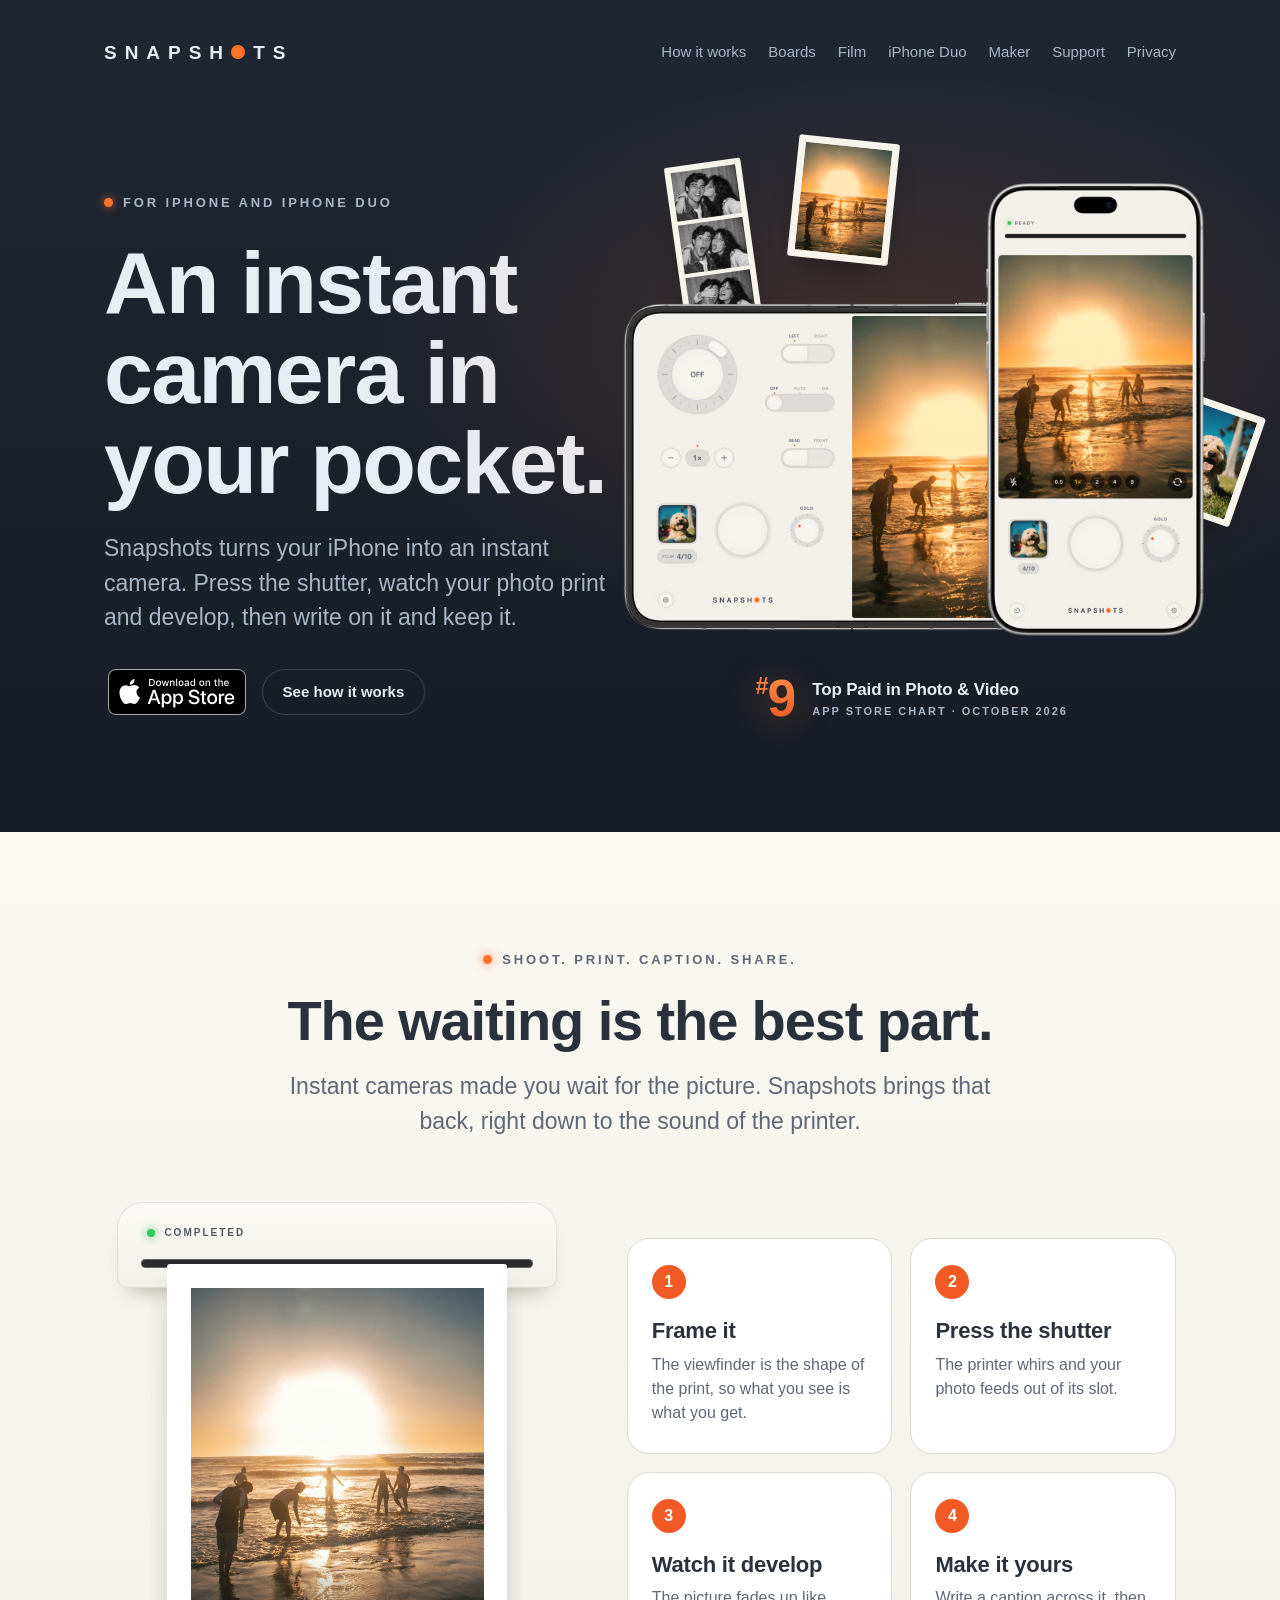
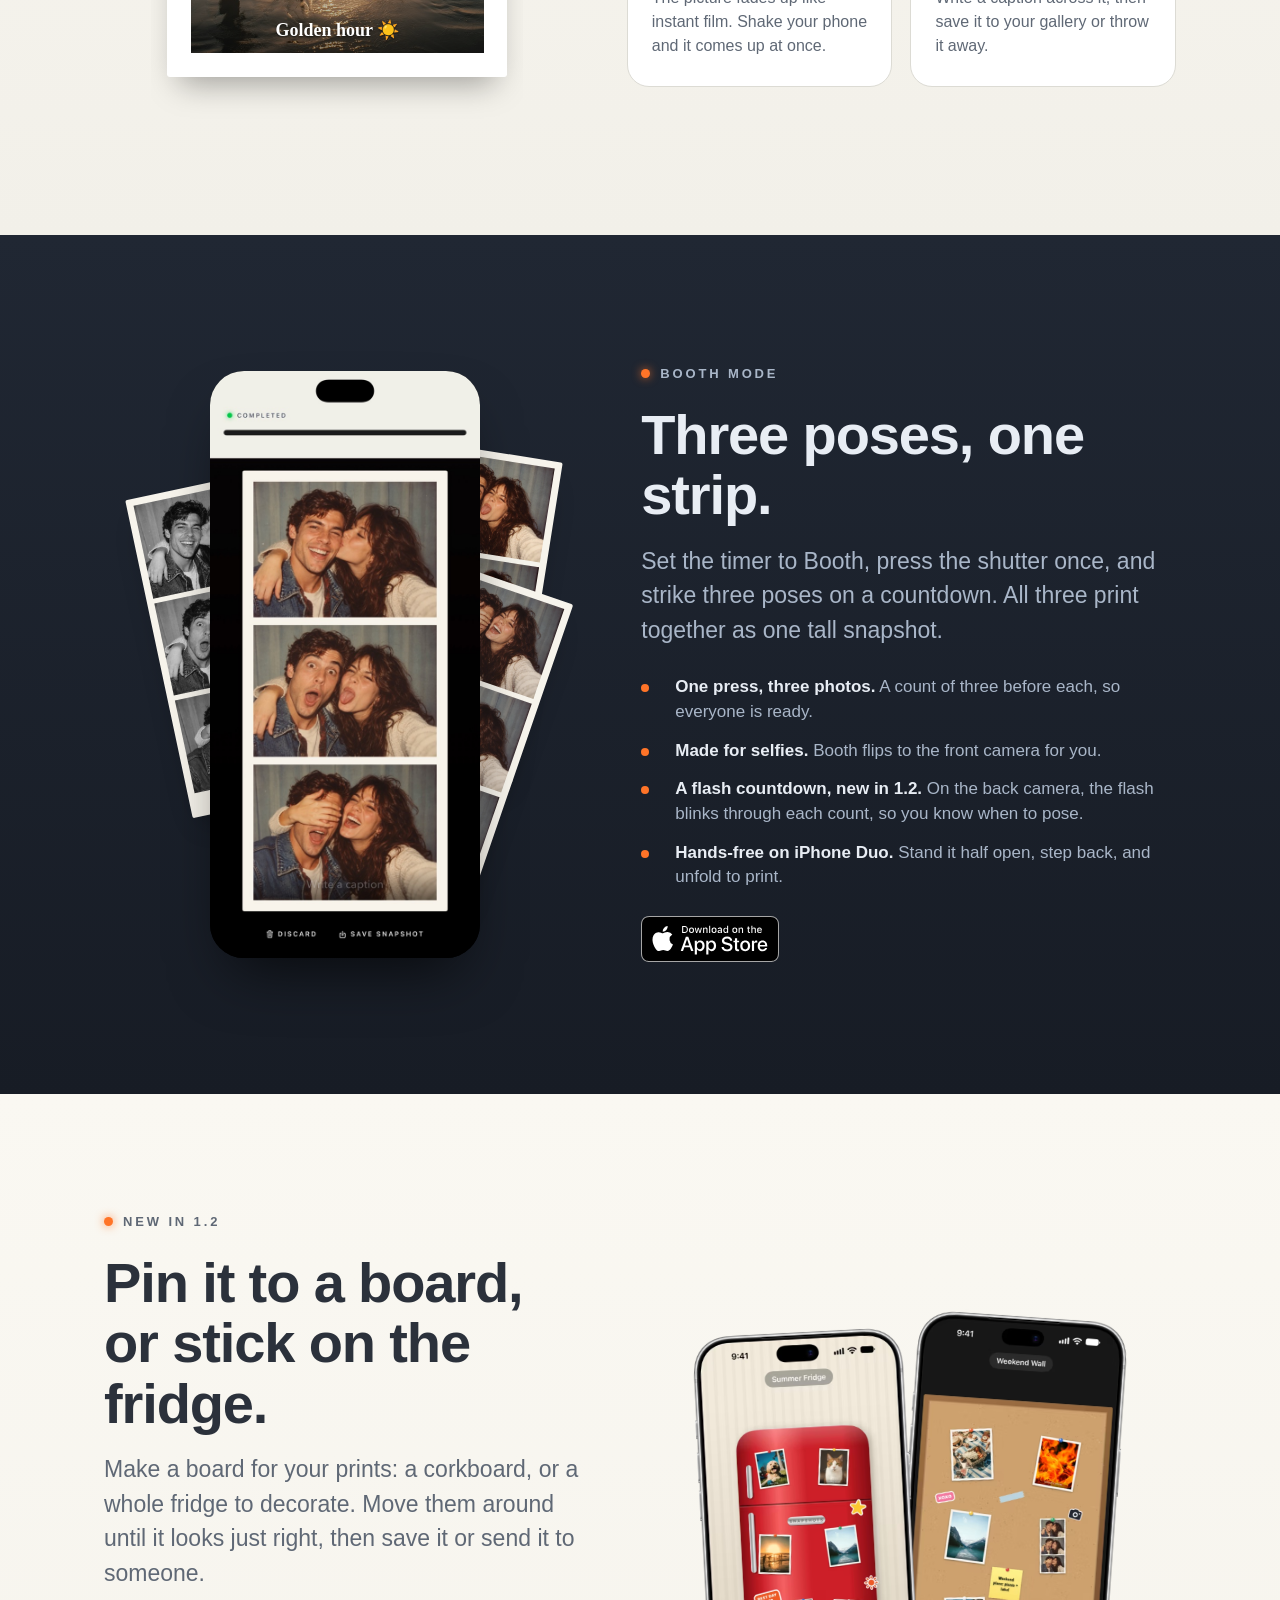
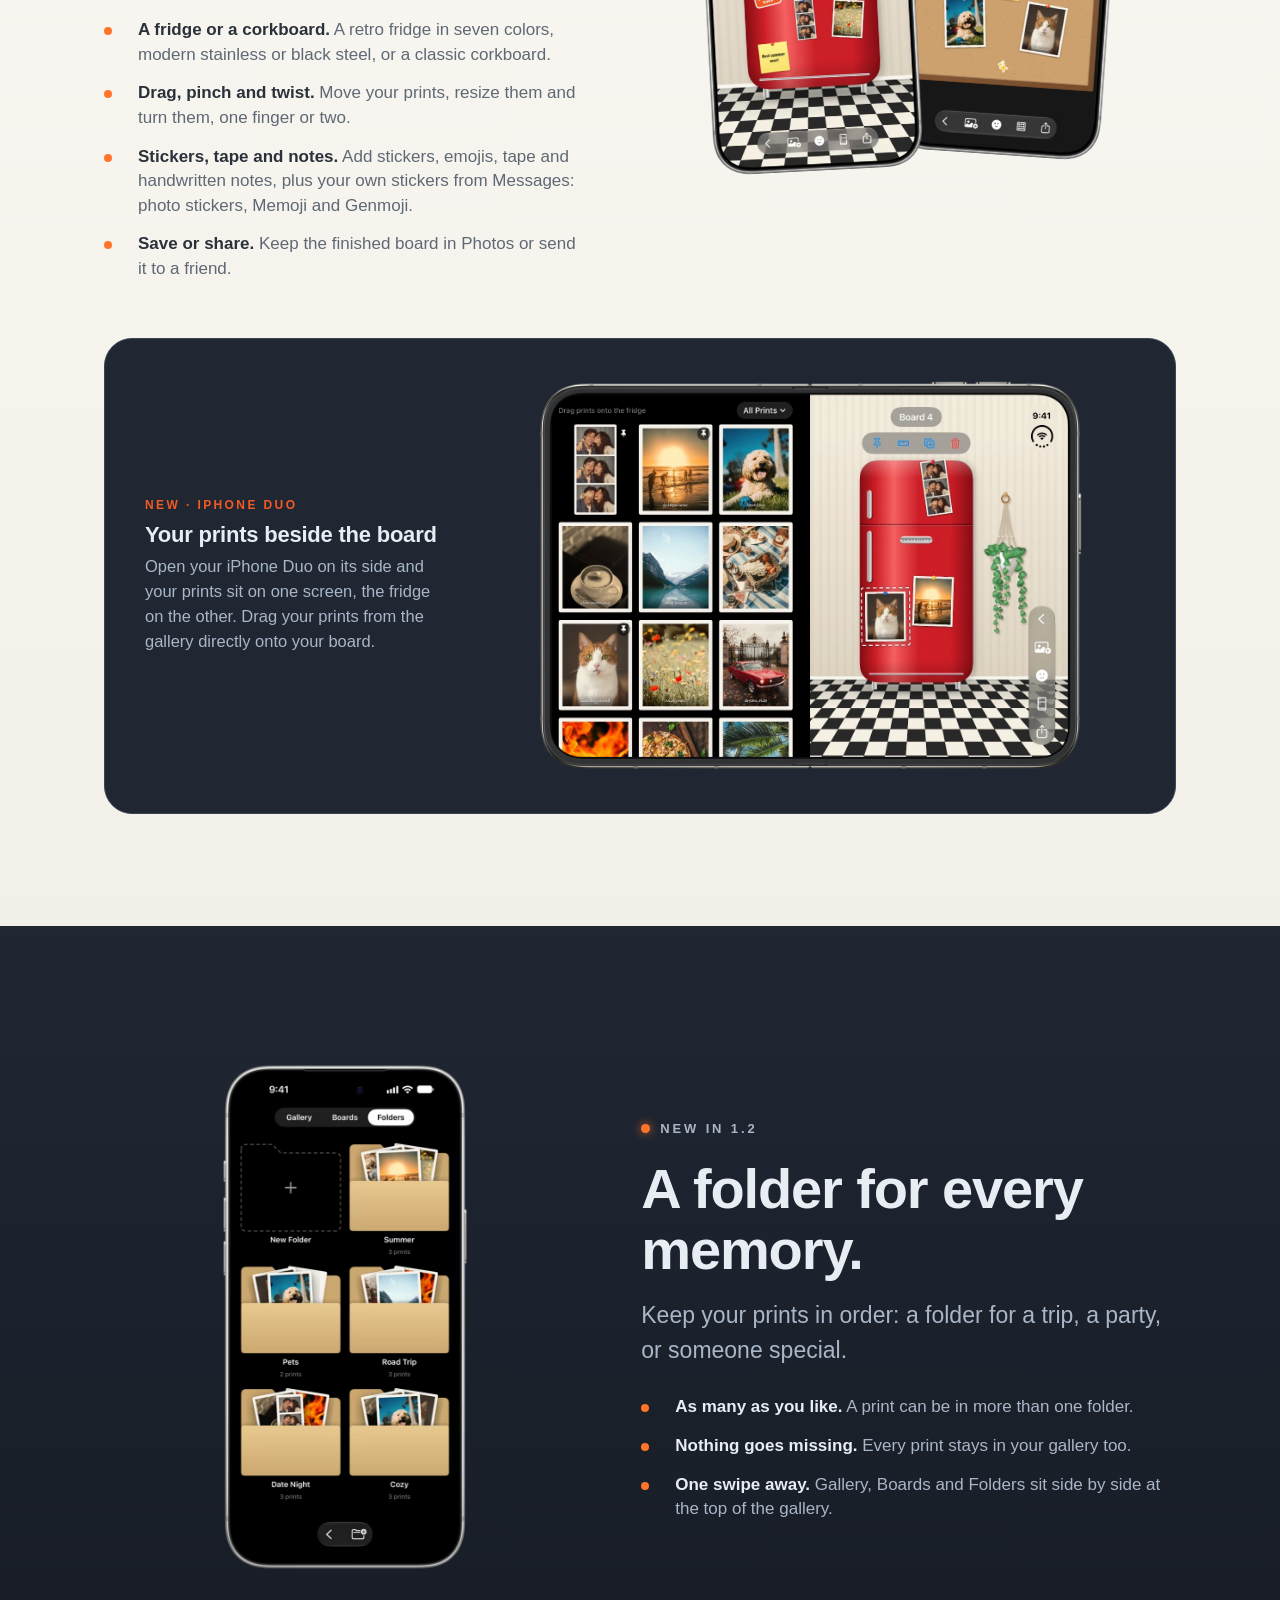
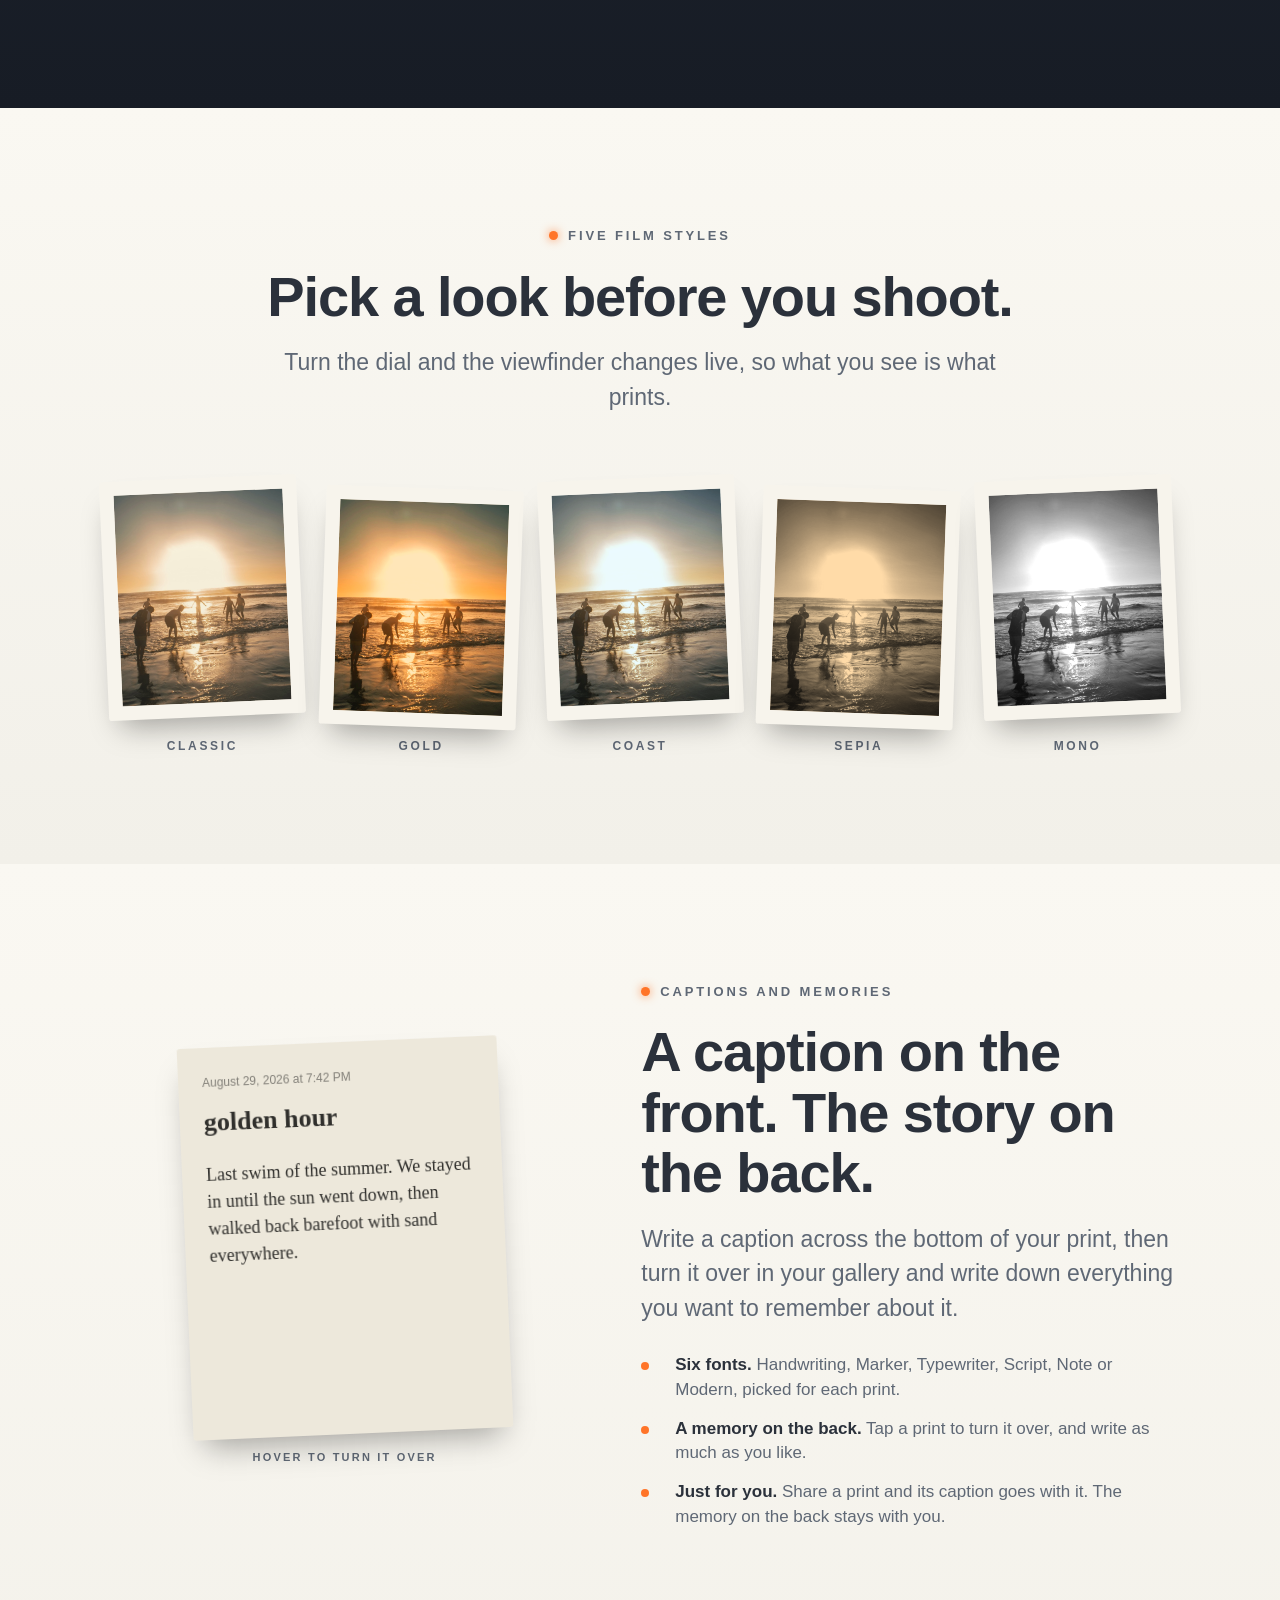
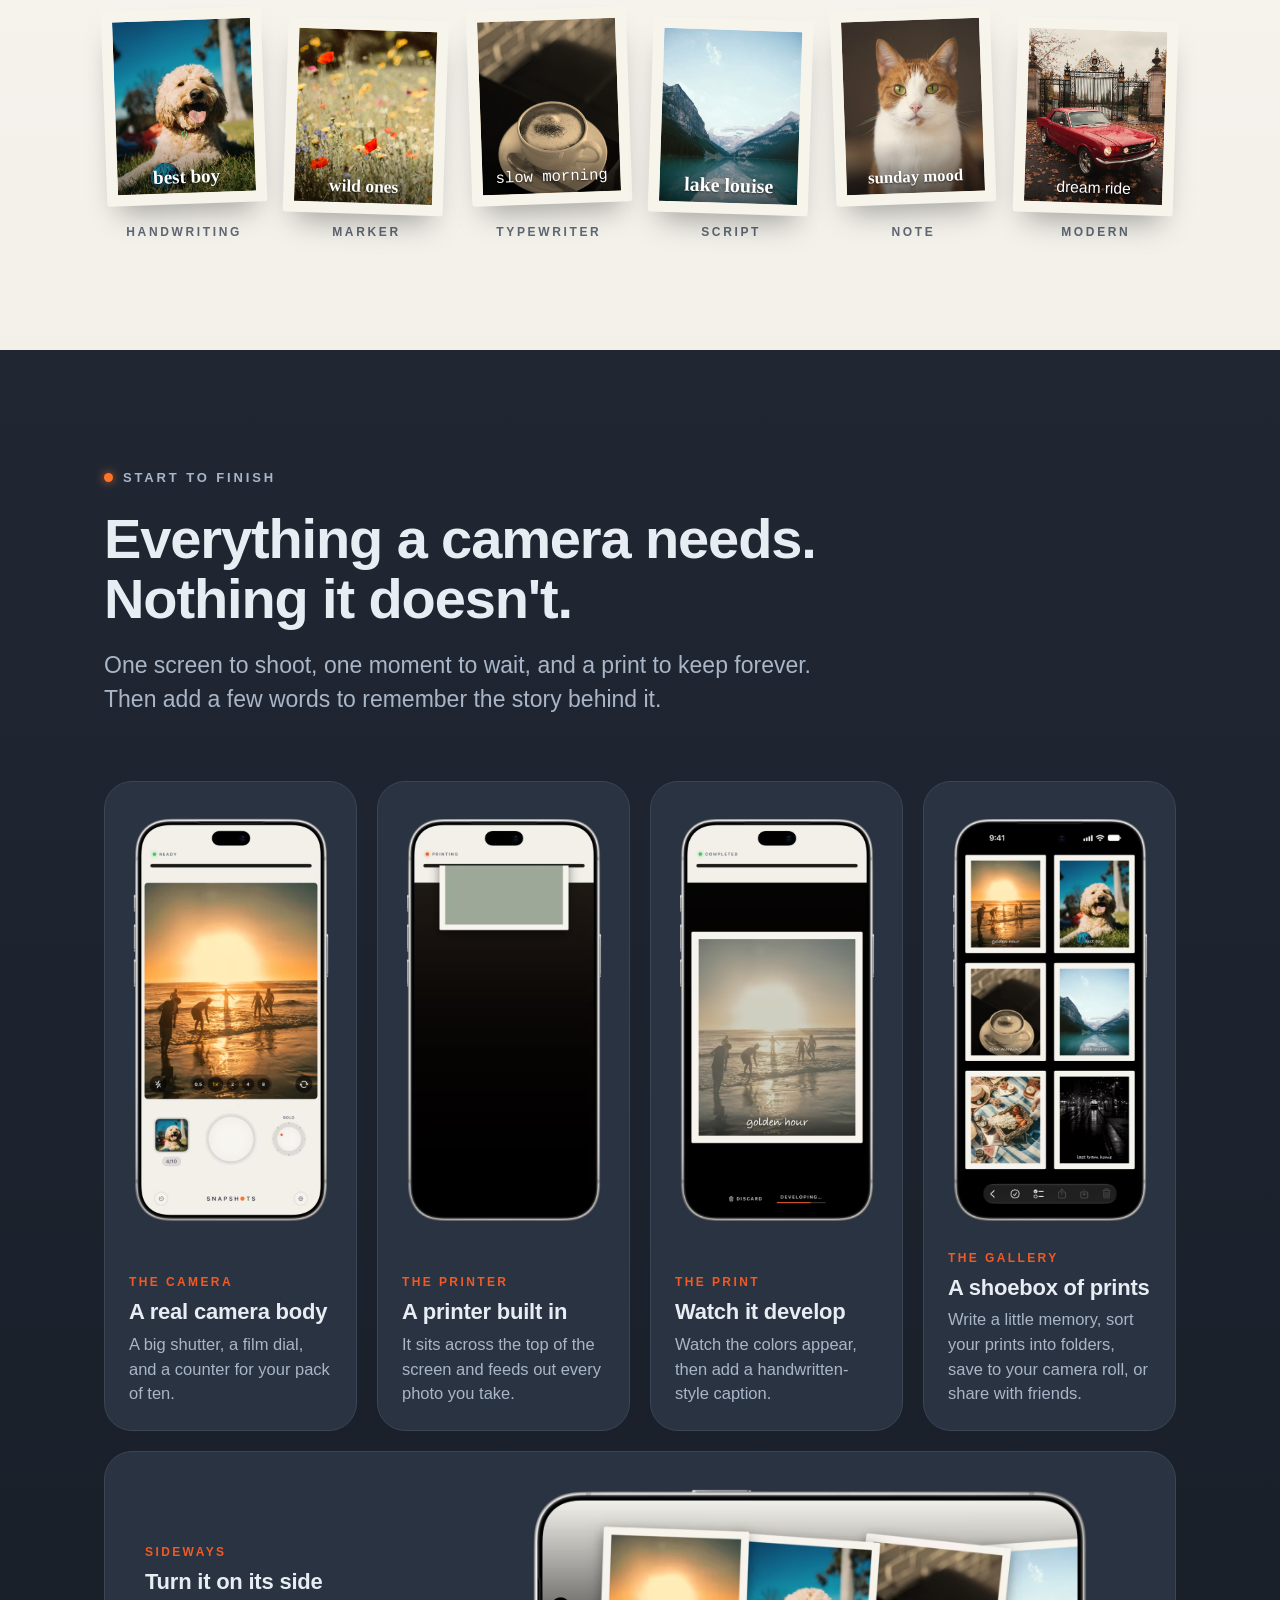
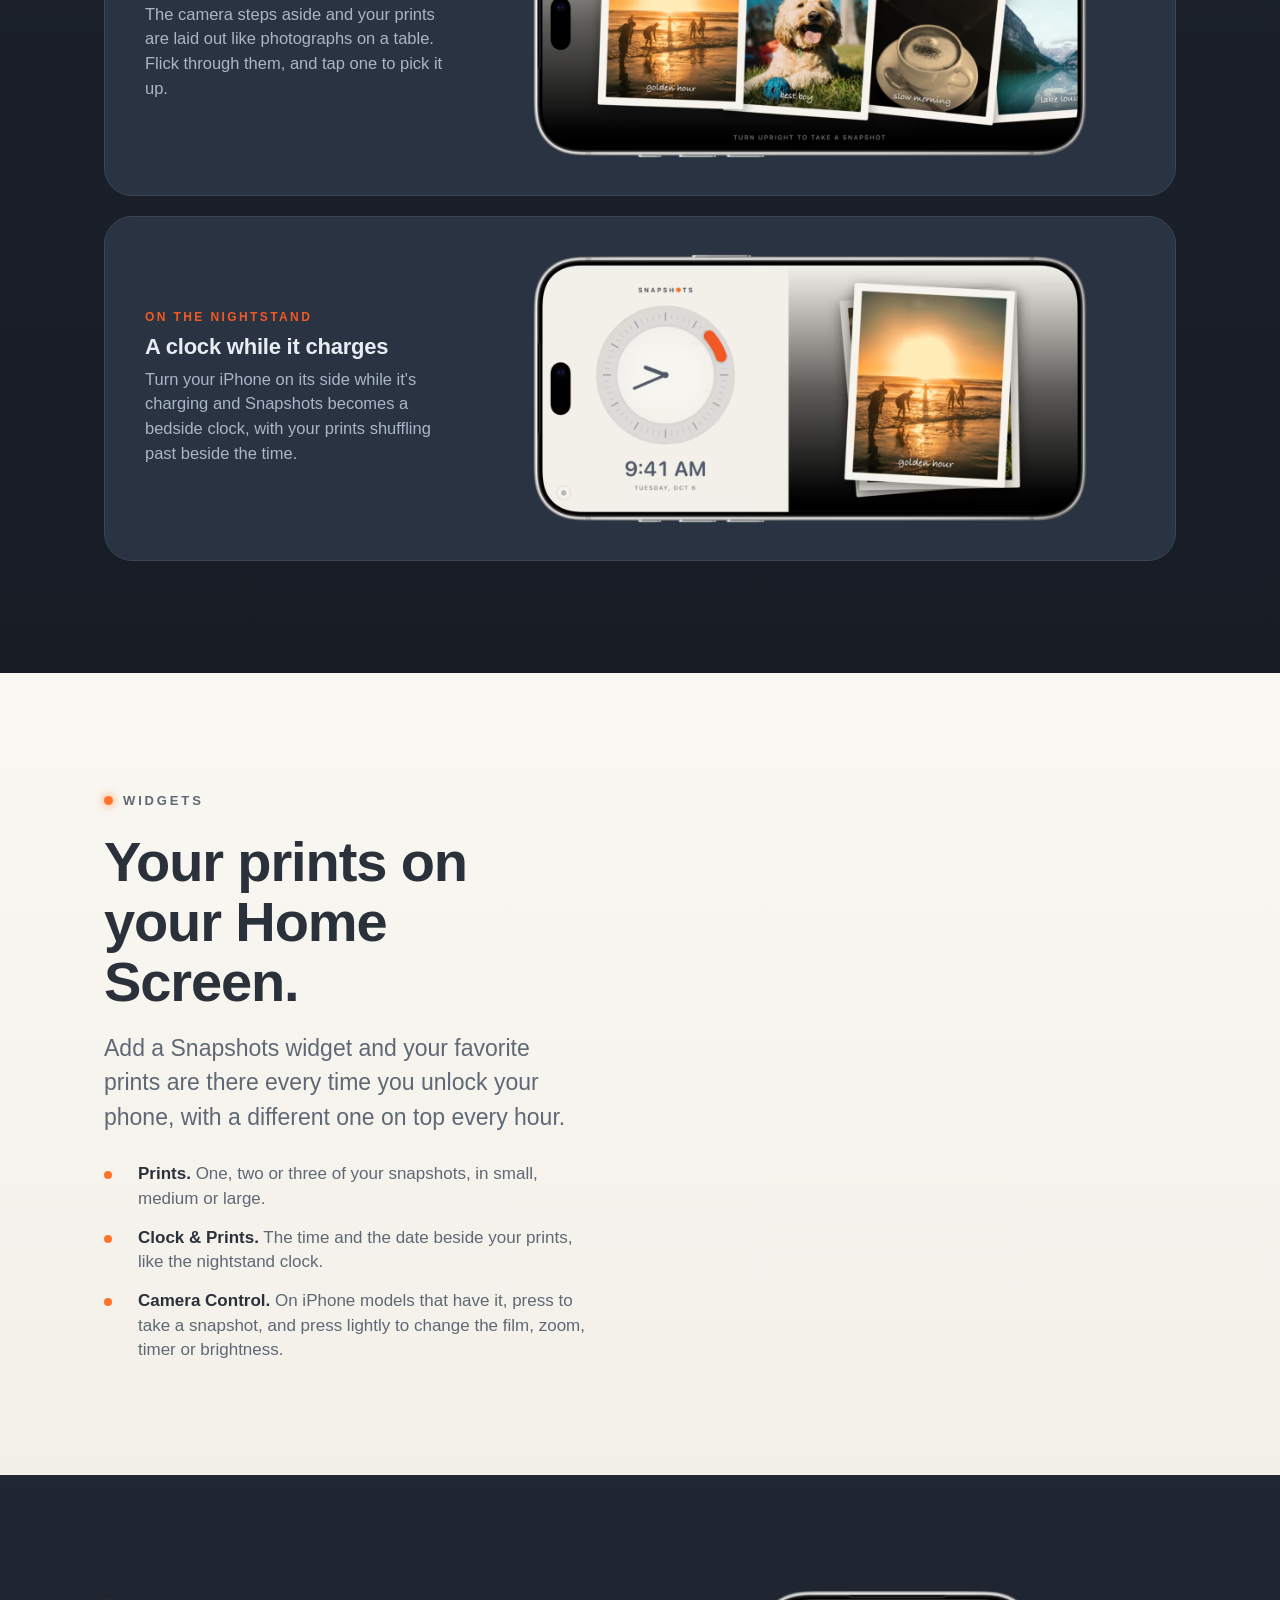
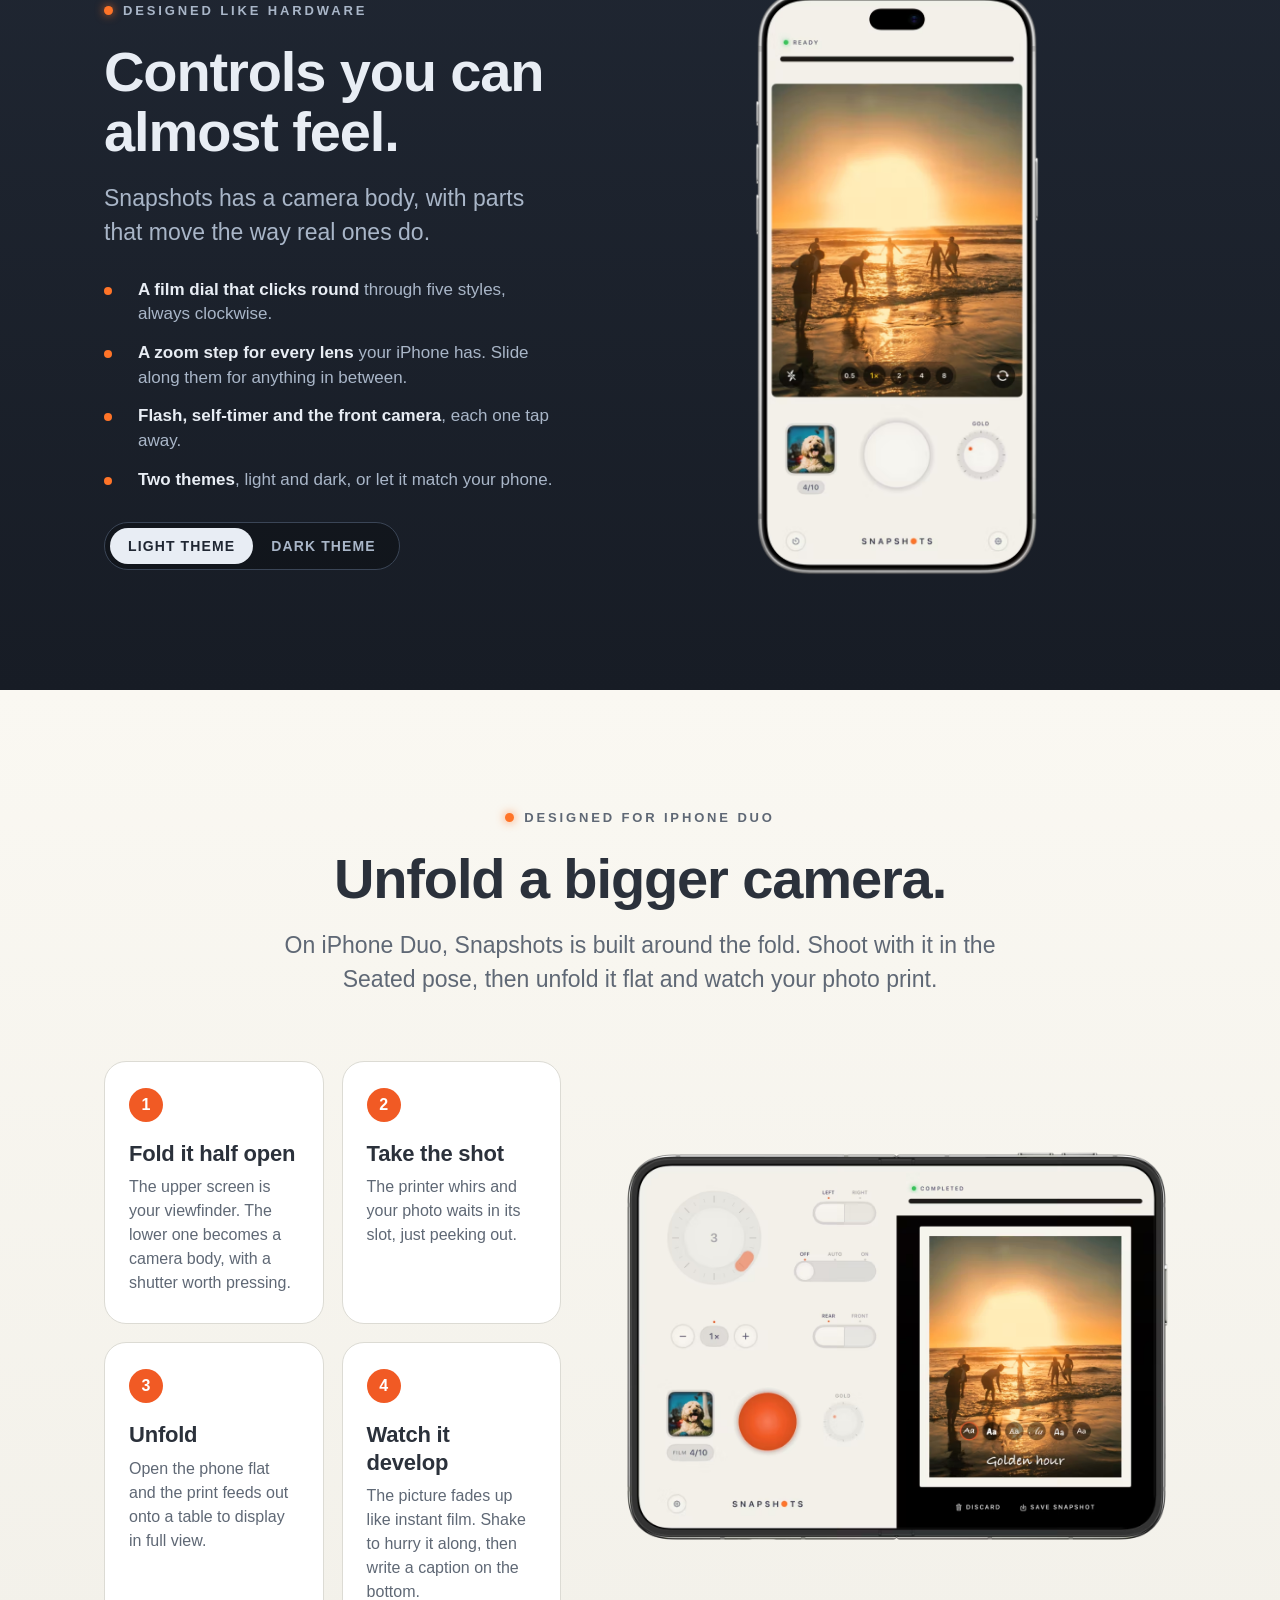
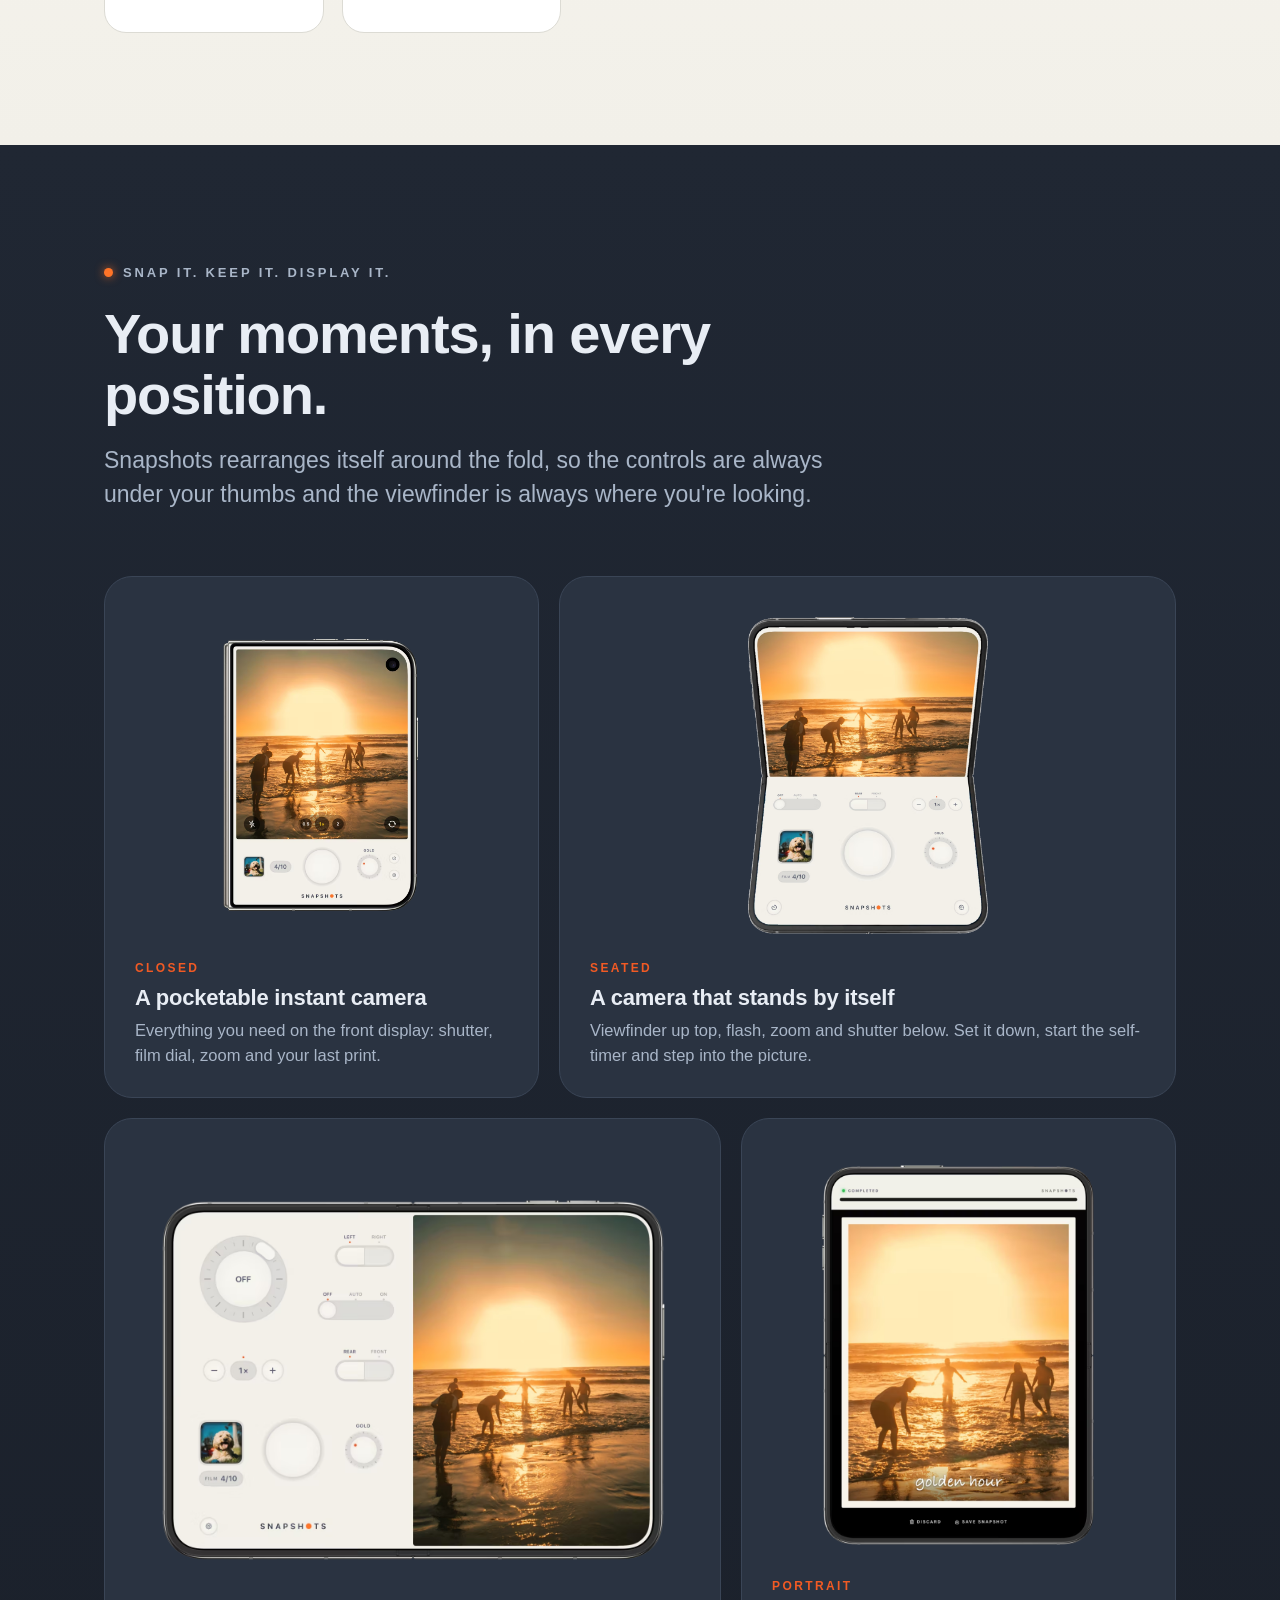
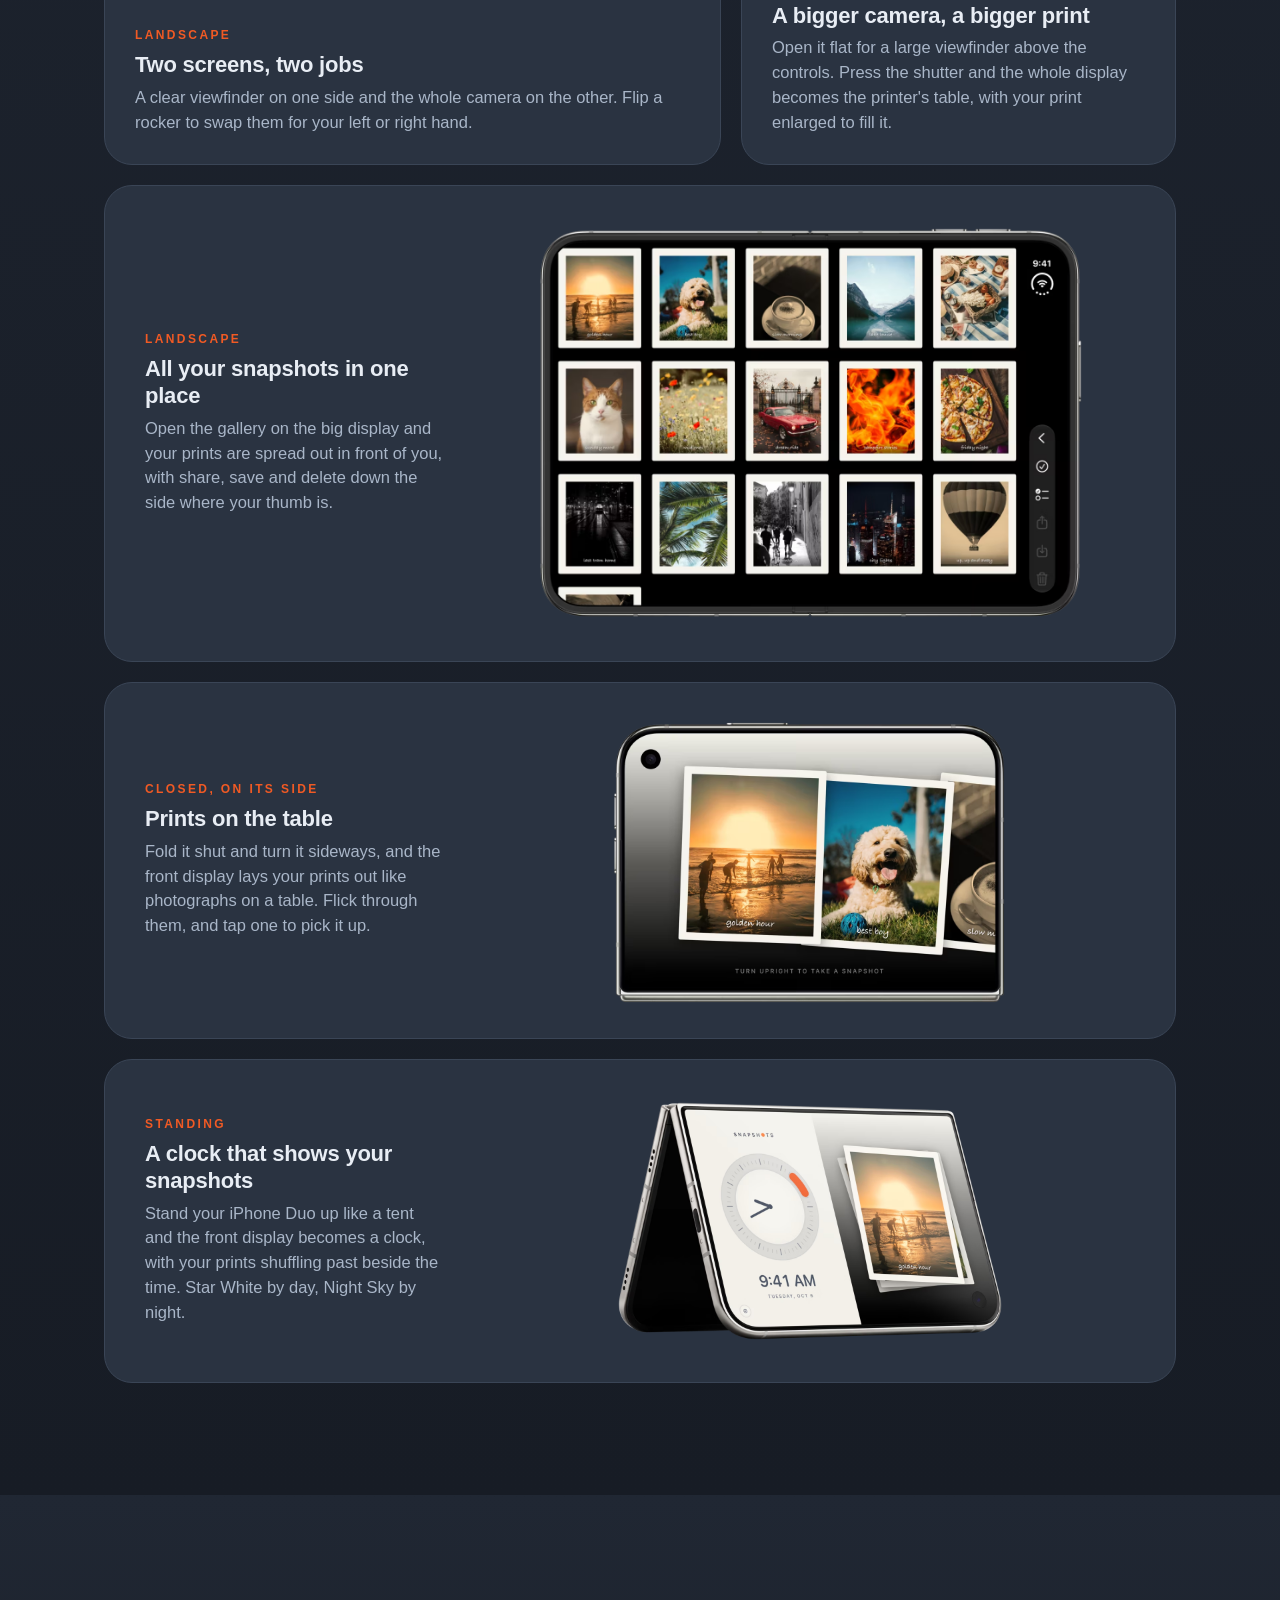
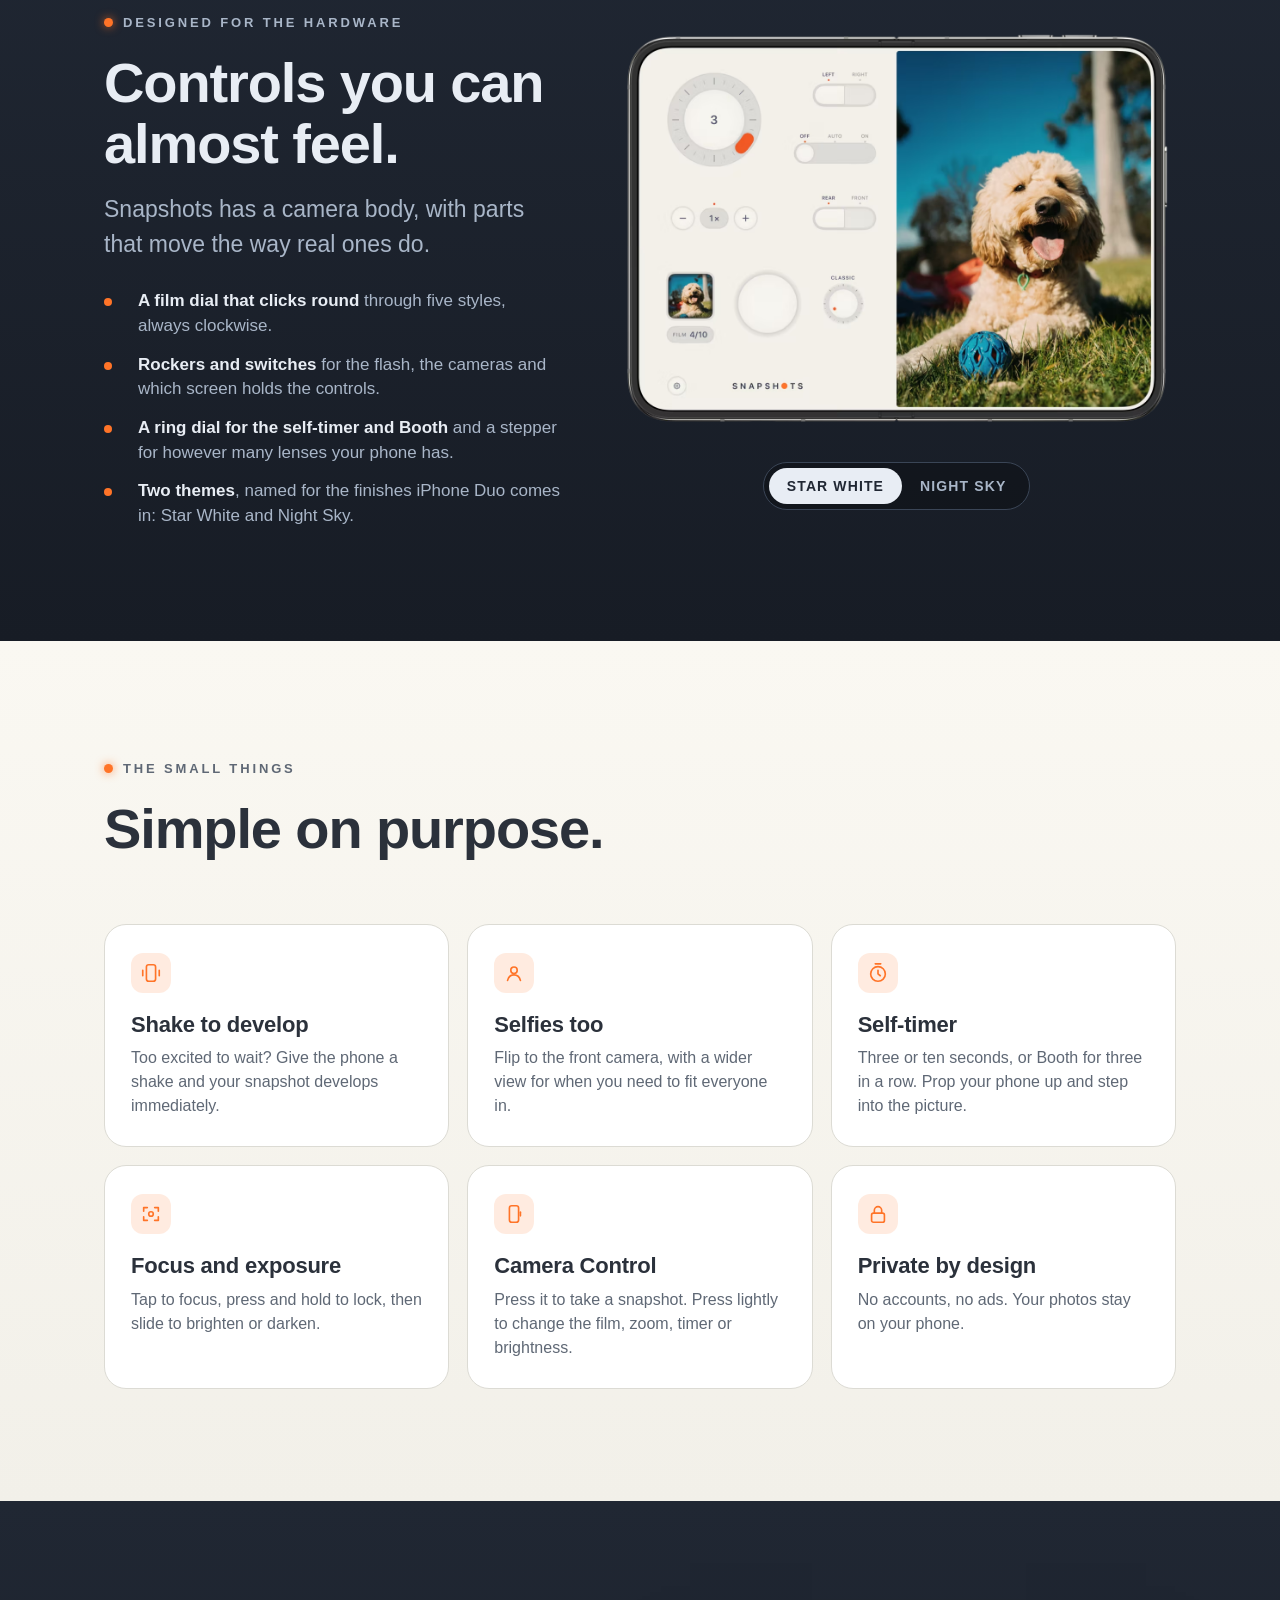
==== commit 7b079242: "App page: the caption print shows its back and turns over to the photo on hover or tap" ====
--- a/app/index.html
+++ b/app/index.html
@@ -38,6 +38,21 @@
     .memory-back time { font-size: 12px; color: rgba(0, 0, 0, 0.45); }
     .memory-back .cap { font-size: 26px; line-height: 1.2; }
     .memory-back p { margin: 10px 0 0; font: 400 18px/1.5 "New York", "Iowan Old Style", Georgia, serif; }
+    /* The print shows its back; hover (or tap) turns it over to the photo and its caption. */
+    .flip { width: min(100%, 320px); aspect-ratio: 4 / 4.9; perspective: 1400px; transform: rotate(-2.5deg); cursor: pointer; outline: none; }
+    .flip-inner { position: relative; width: 100%; height: 100%; transform-style: preserve-3d; transition: transform 0.8s cubic-bezier(0.3, 0.1, 0.2, 1); }
+    @media (hover: hover) { .flip:hover .flip-inner { transform: rotateY(180deg); } }
+    .flip.turned .flip-inner { transform: rotateY(180deg); }
+    .flip .face { position: absolute; inset: 0; -webkit-backface-visibility: hidden; backface-visibility: hidden; }
+    .flip .memory-back { width: 100%; height: 100%; transform: none; }
+    .flip .front { transform: rotateY(180deg); box-sizing: border-box; }
+    .flip .front .photo img { display: block; width: 100%; aspect-ratio: 4 / 5; object-fit: cover; }
+    .flip .front .photo span { font-size: 24px; }
+    .flip-hint { margin-top: 18px; font: 600 11px/1 var(--round); letter-spacing: 0.2em; text-transform: uppercase; color: var(--muted); text-align: center; }
+    .flip-hint .by-tap { display: none; }
+    @media (hover: none) { .flip-hint .by-hover { display: none; } .flip-hint .by-tap { display: inline; } }
+    .flip:focus-visible { outline: 2px solid var(--orange-deep); outline-offset: 6px; }
+    @media (prefers-reduced-motion: reduce) { .flip-inner { transition: none; } }
     .font-row { display: grid; grid-template-columns: repeat(6, minmax(0, 1fr)); gap: 22px; align-items: start; margin-top: 80px; }
     .font-row figure { margin: 0; }
     .font-row figure:nth-child(odd) .print { transform: rotate(-2deg); }
@@ -53,7 +68,7 @@
     #captions .cap.note { font-family: "Noteworthy", "Segoe Print", cursive; font-weight: 700; --s: 0.88; }
     #captions .cap.modern { font-family: "Avenir Next", "Segoe UI", sans-serif; font-weight: 500; --s: 0.82; }
     @media (max-width: 980px) { .font-row { grid-template-columns: repeat(3, minmax(0, 1fr)); row-gap: 40px; } }
-    @media (max-width: 560px) { .font-row { grid-template-columns: repeat(2, minmax(0, 1fr)); margin-top: 56px; } .memory-back { width: min(100%, 280px); } .memory-back p { font-size: 16.5px; } }
+    @media (max-width: 560px) { .font-row { grid-template-columns: repeat(2, minmax(0, 1fr)); margin-top: 56px; } .memory-back, .flip { width: min(100%, 280px); } .memory-back p { font-size: 16.5px; } }
     /* New in 1.2: two phones on a board, one behind the other. */
     .board-pair { position: relative; width: min(100%, 420px); aspect-ratio: 1 / 1.1; margin: 0 auto; }
     .board-pair .device.mock { position: absolute; width: 52%; }
@@ -359,11 +374,17 @@
   <div class="wrap">
     <div class="booth-row reveal">
       <figure class="booth-art">
-        <div class="memory-back" role="img" aria-label="The back of a print: the date it was taken, its caption, golden hour, and a memory written underneath.">
-          <time datetime="2026-08-29T19:42">August 29, 2026 at 7:42 PM</time>
-          <span class="cap hand">golden hour</span>
-          <p>Last swim of the summer. We stayed in until the sun went down, then walked back barefoot with sand everywhere.</p>
-        </div>
+        <div class="flip" tabindex="0" role="button" aria-pressed="false" aria-label="A print shown from the back, with its date, caption and memory. Hover or tap to turn it over to the photo.">
+          <div class="flip-inner">
+            <div class="memory-back face">
+              <time datetime="2026-08-29T19:42">August 29, 2026 at 7:42 PM</time>
+              <span class="cap hand">golden hour</span>
+              <p>Last swim of the summer. We stayed in until the sun went down, then walked back barefoot with sand everywhere.</p>
+            </div>
+            <div class="print front face"><div class="photo"><img src="photo.jpg" alt="Friends in the sea at sunset, captioned golden hour." loading="lazy"><span class="cap hand">golden hour</span></div></div>
+          </div>
+        </div>
+        <figcaption class="flip-hint"><span class="by-hover">Hover to turn it over</span><span class="by-tap">Tap to turn it over</span></figcaption>
       </figure>
       <div class="booth-text">
         <span class="eyebrow">Captions and memories</span>
@@ -792,5 +813,13 @@
   } };
 </script>
 <script data-goatcounter="https://snapshots.goatcounter.com/count" async src="https://gc.zgo.at/count.js"></script>
+<script>
+  // Tap to turn the print over on touch screens (hover does it with a mouse).
+  document.querySelectorAll('.flip').forEach(function (card) {
+    function turn() { var on = card.classList.toggle('turned'); card.setAttribute('aria-pressed', on ? 'true' : 'false'); }
+    card.addEventListener('click', function () { if (!window.matchMedia('(hover: hover)').matches) turn(); });
+    card.addEventListener('keydown', function (e) { if (e.key === 'Enter' || e.key === ' ') { e.preventDefault(); turn(); } });
+  });
+</script>
 </body>
 </html>
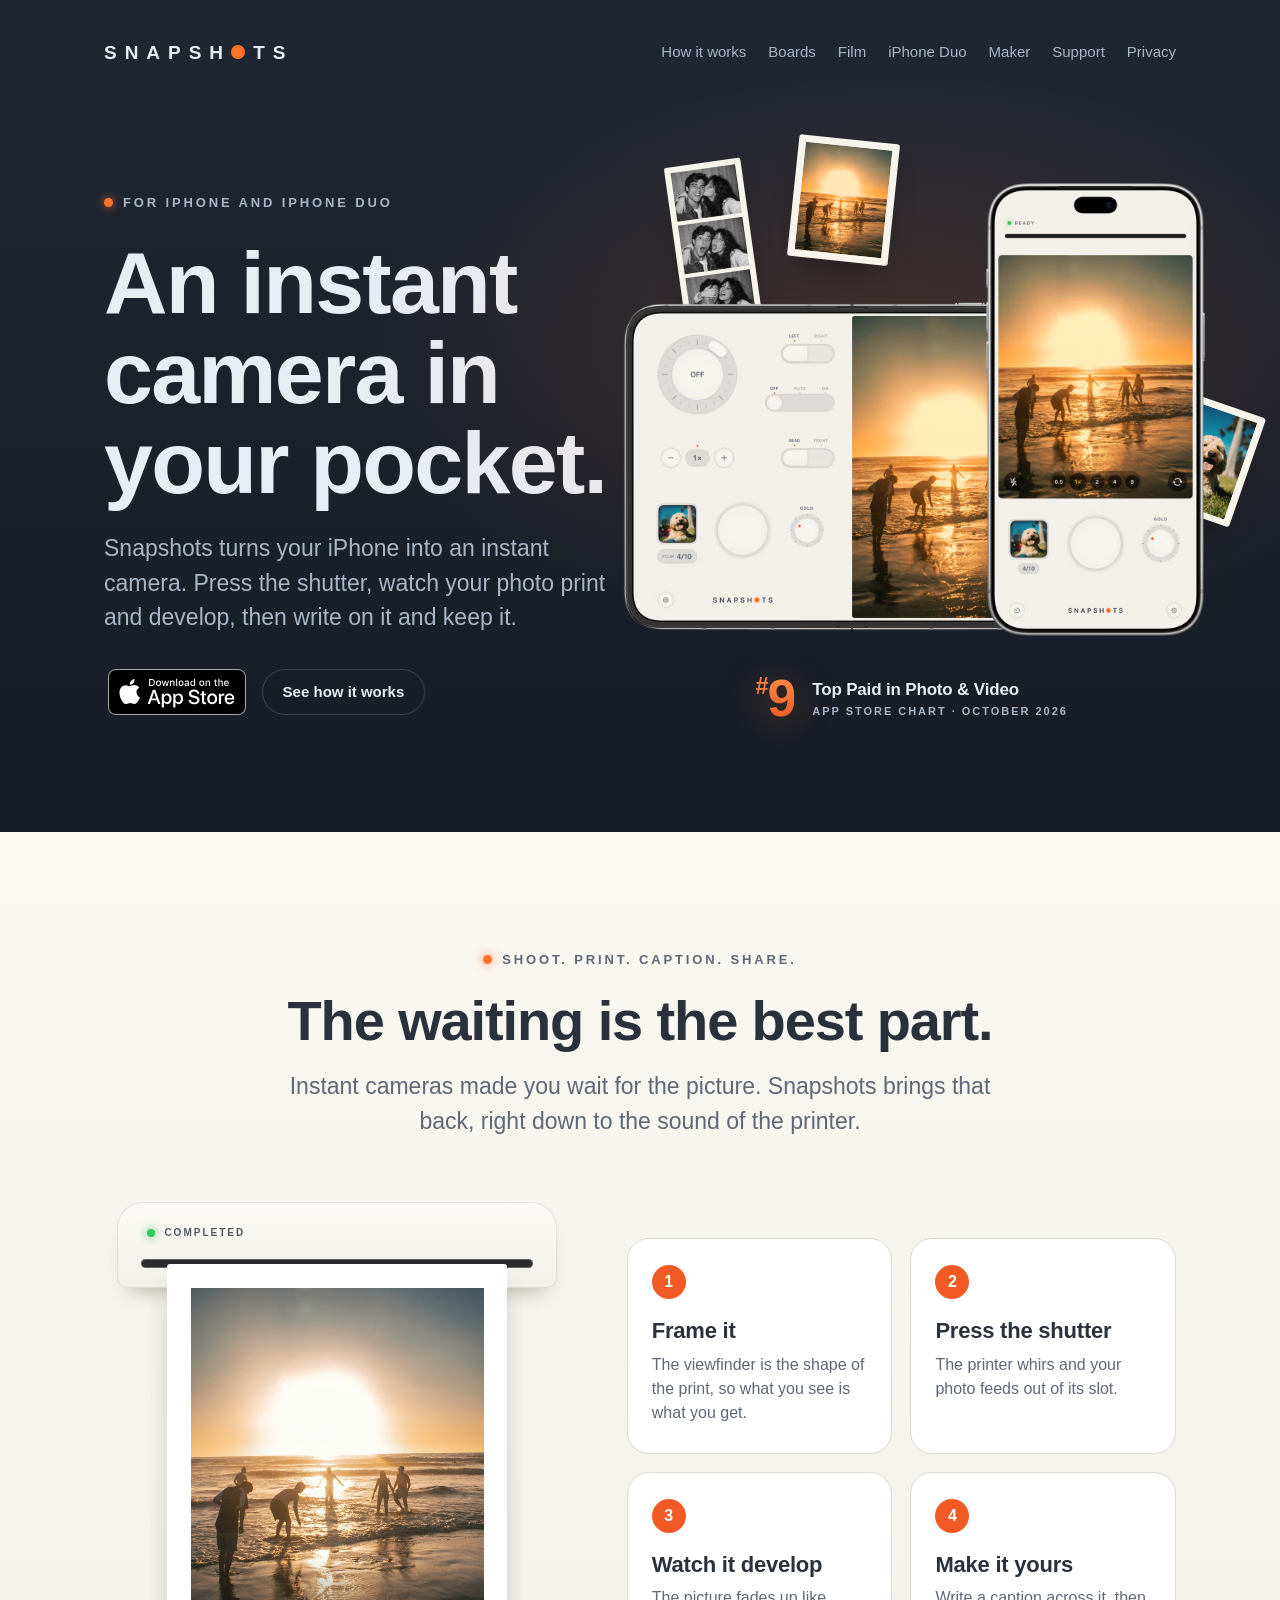
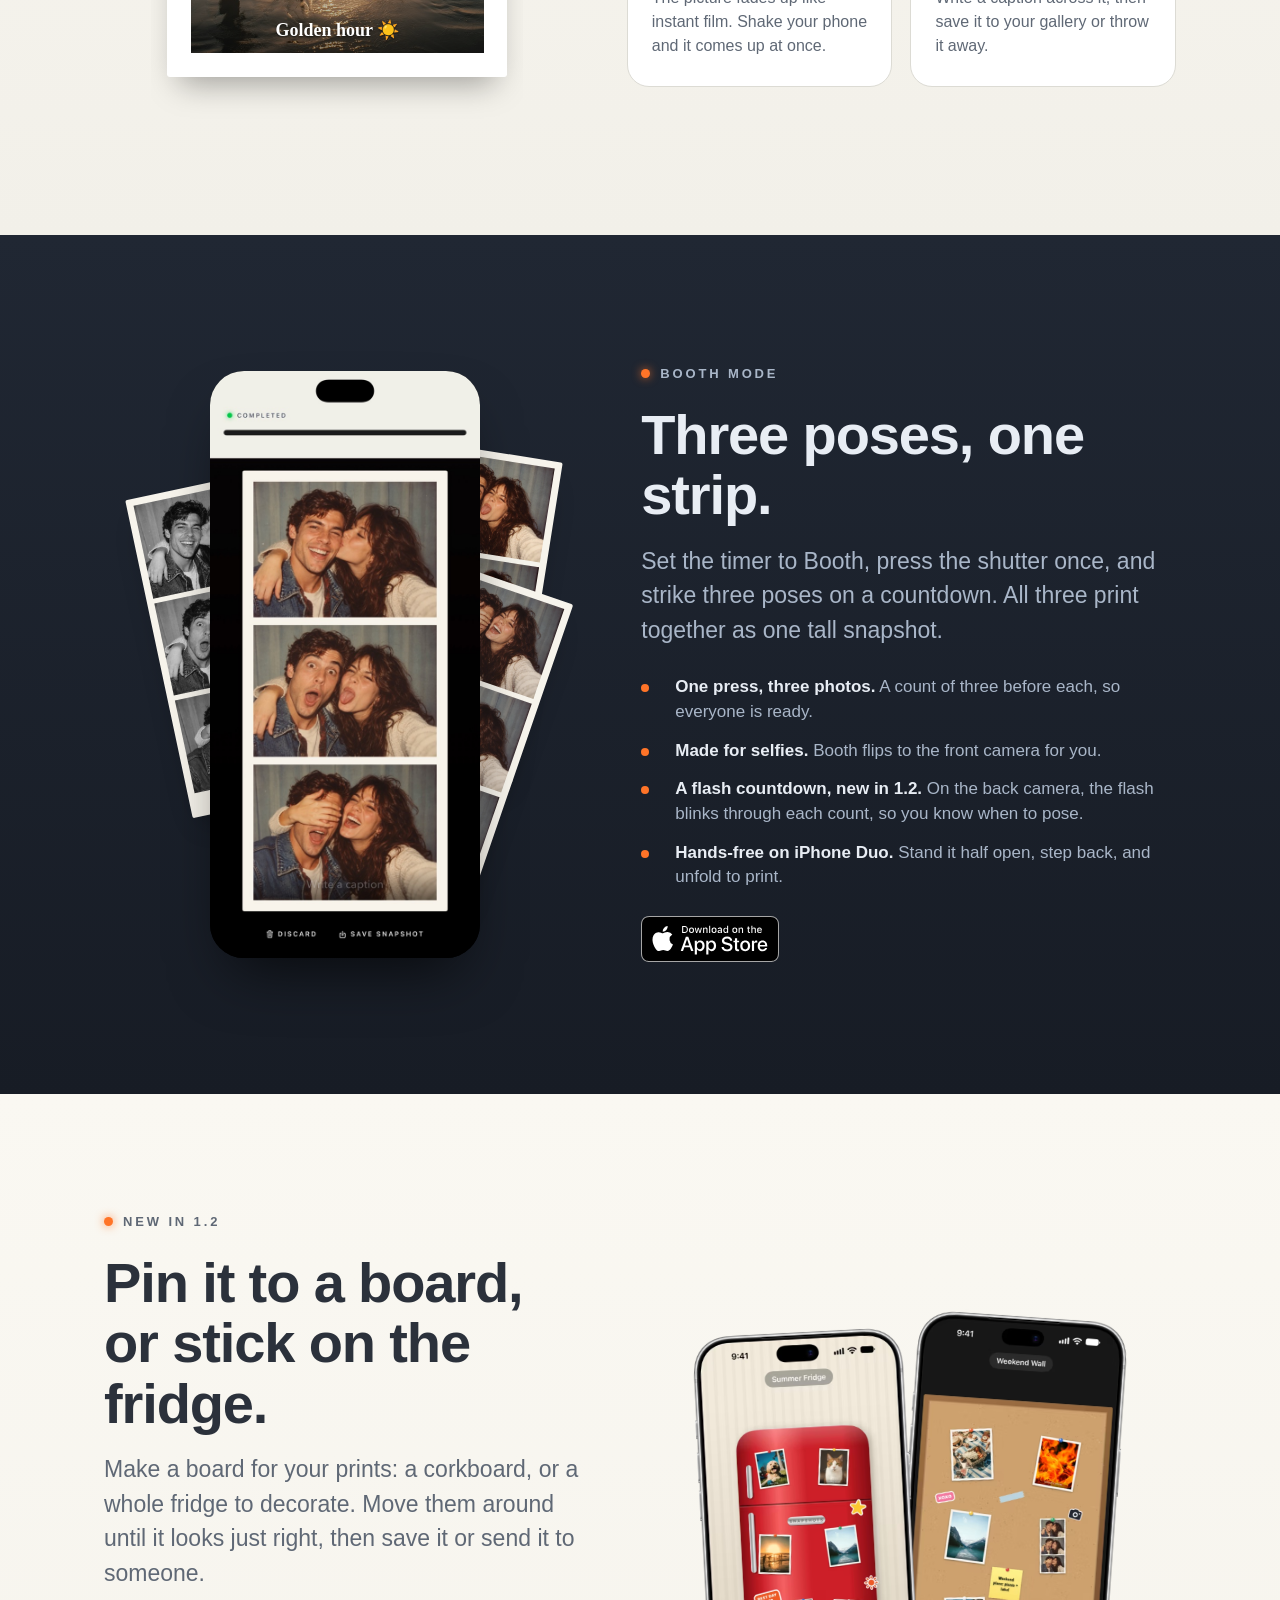
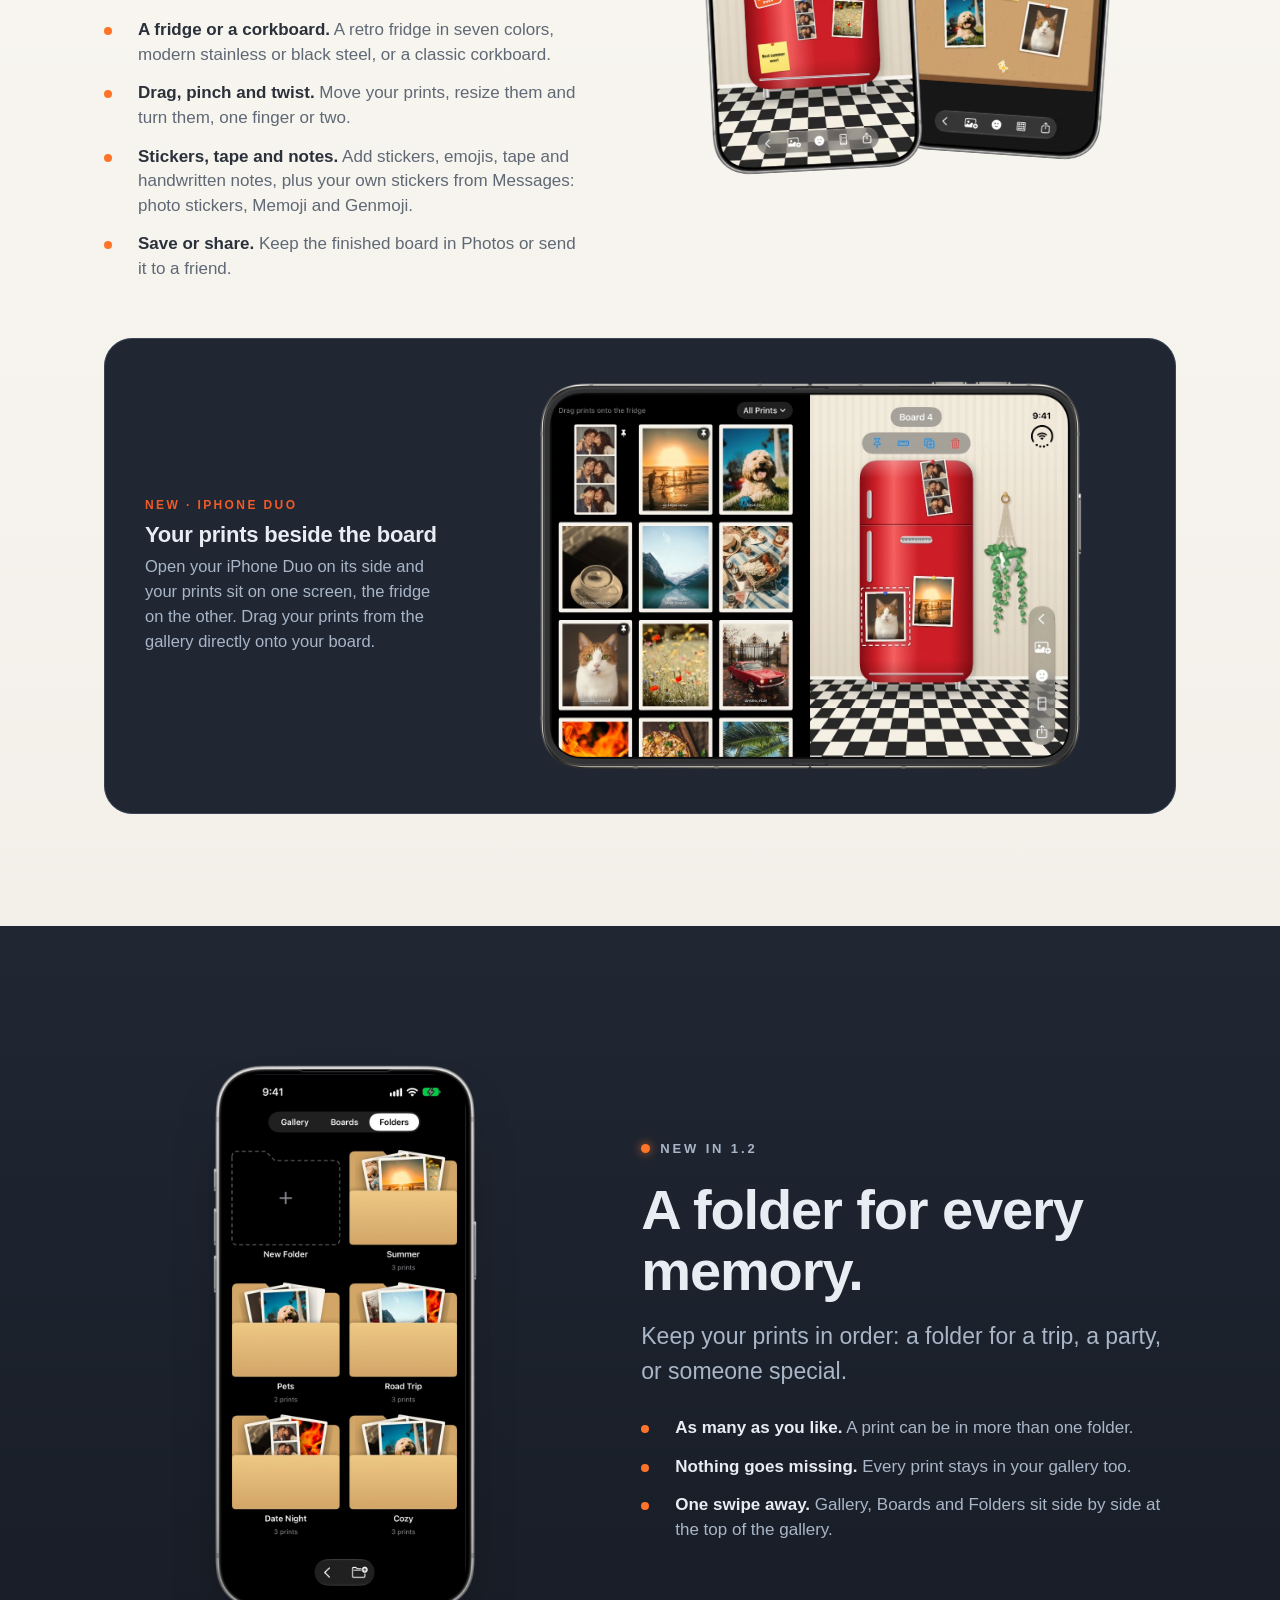
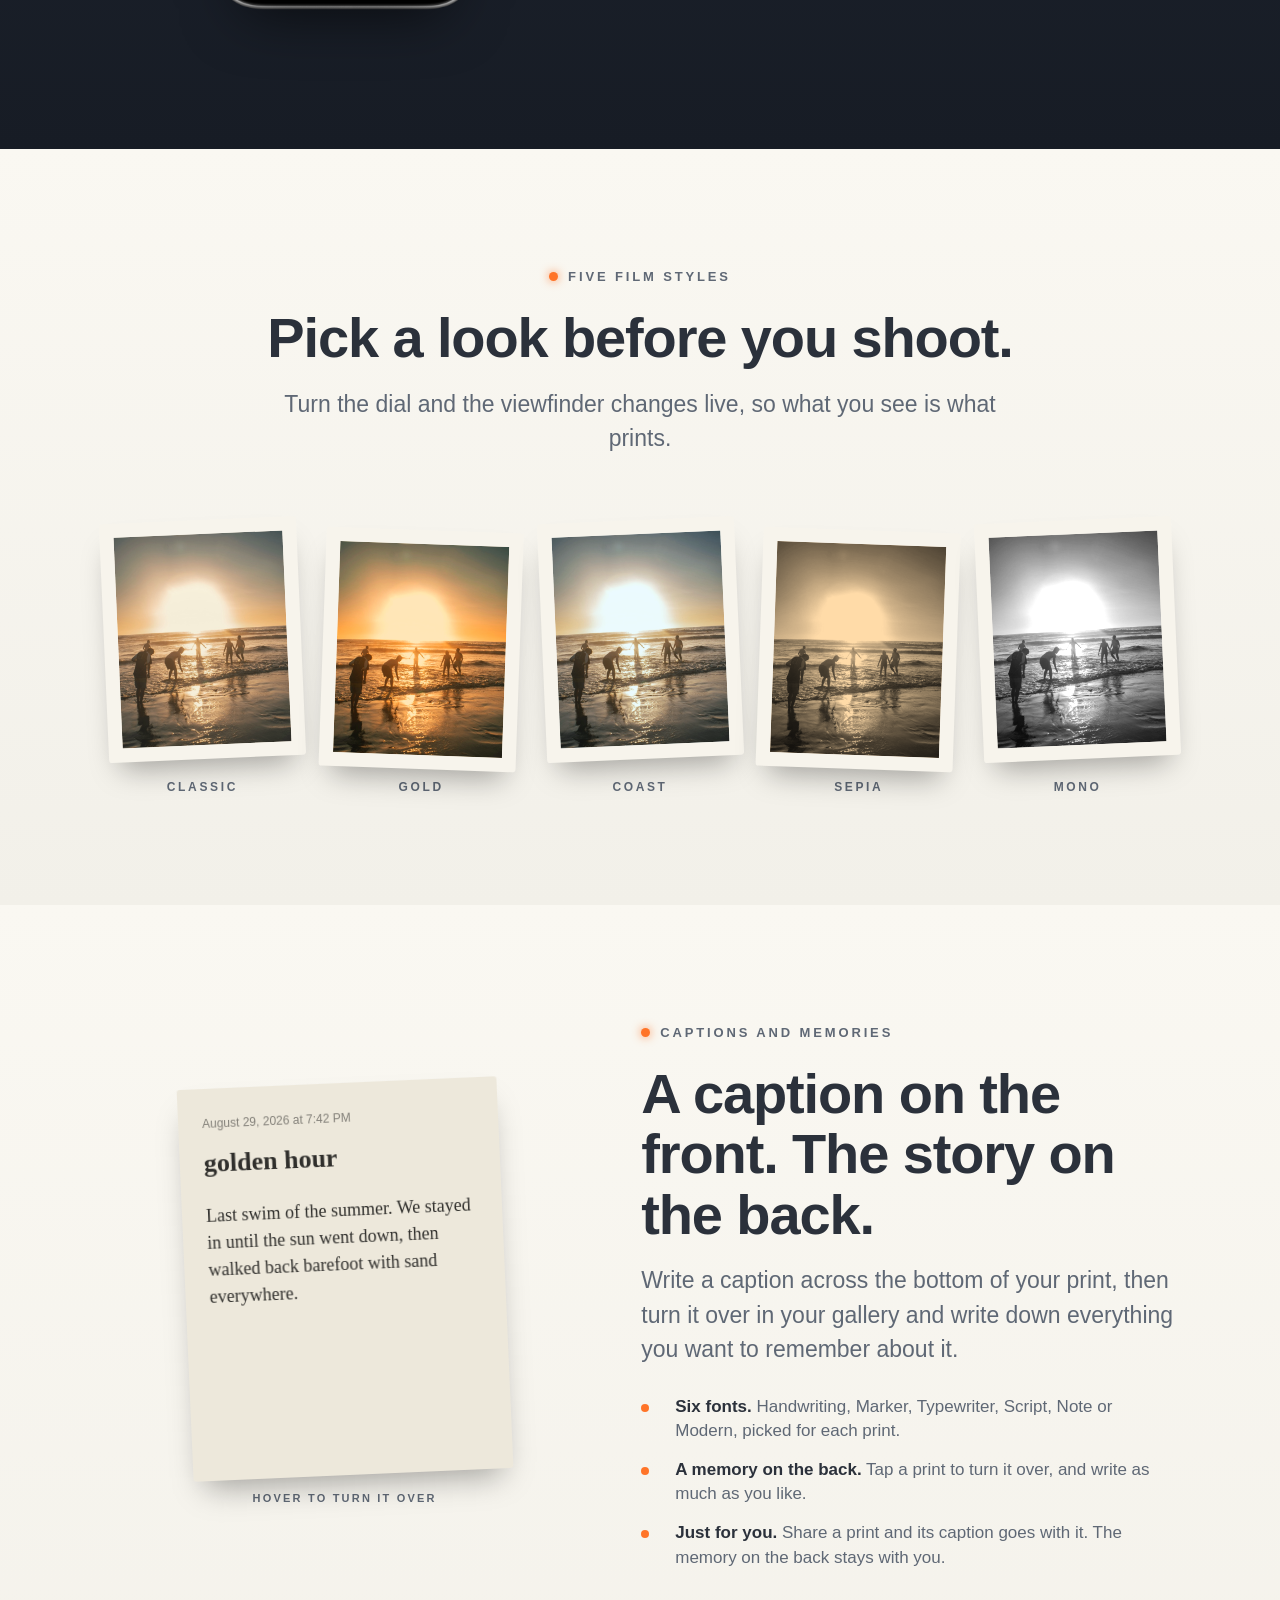
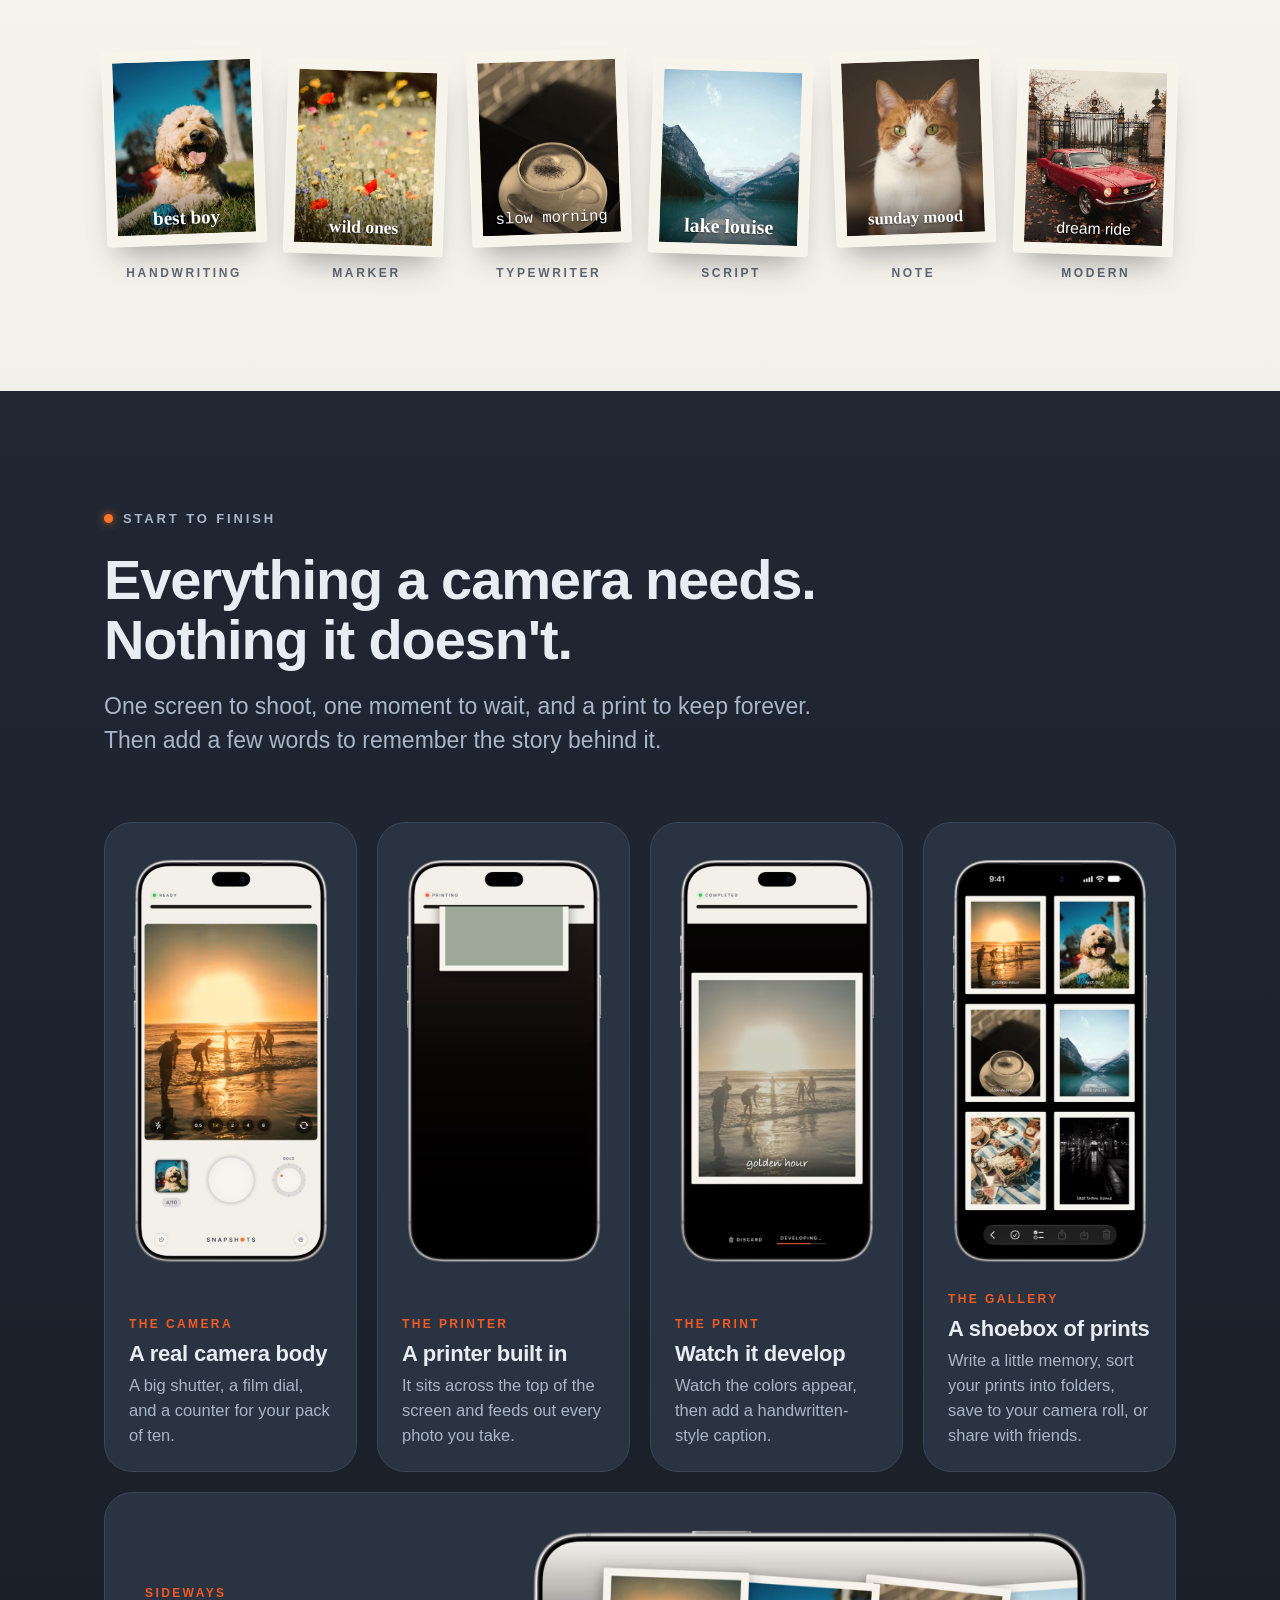
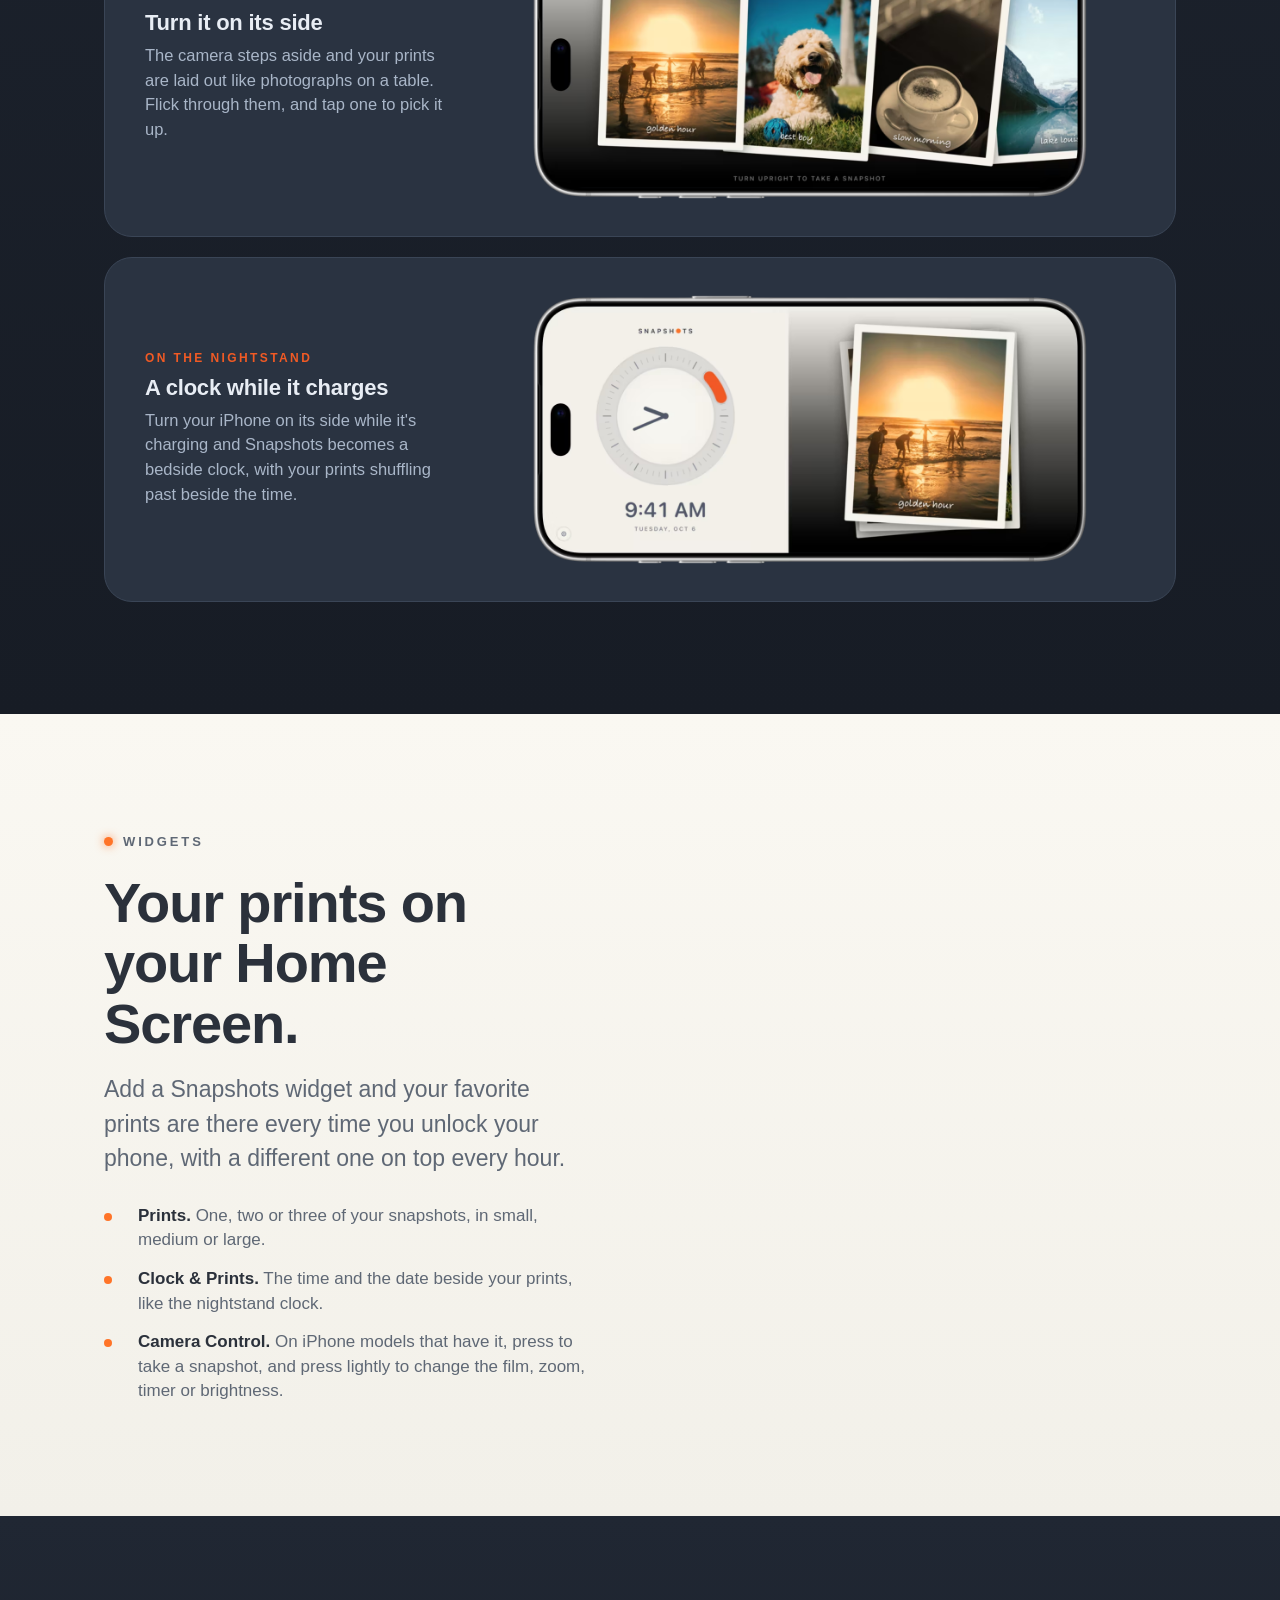
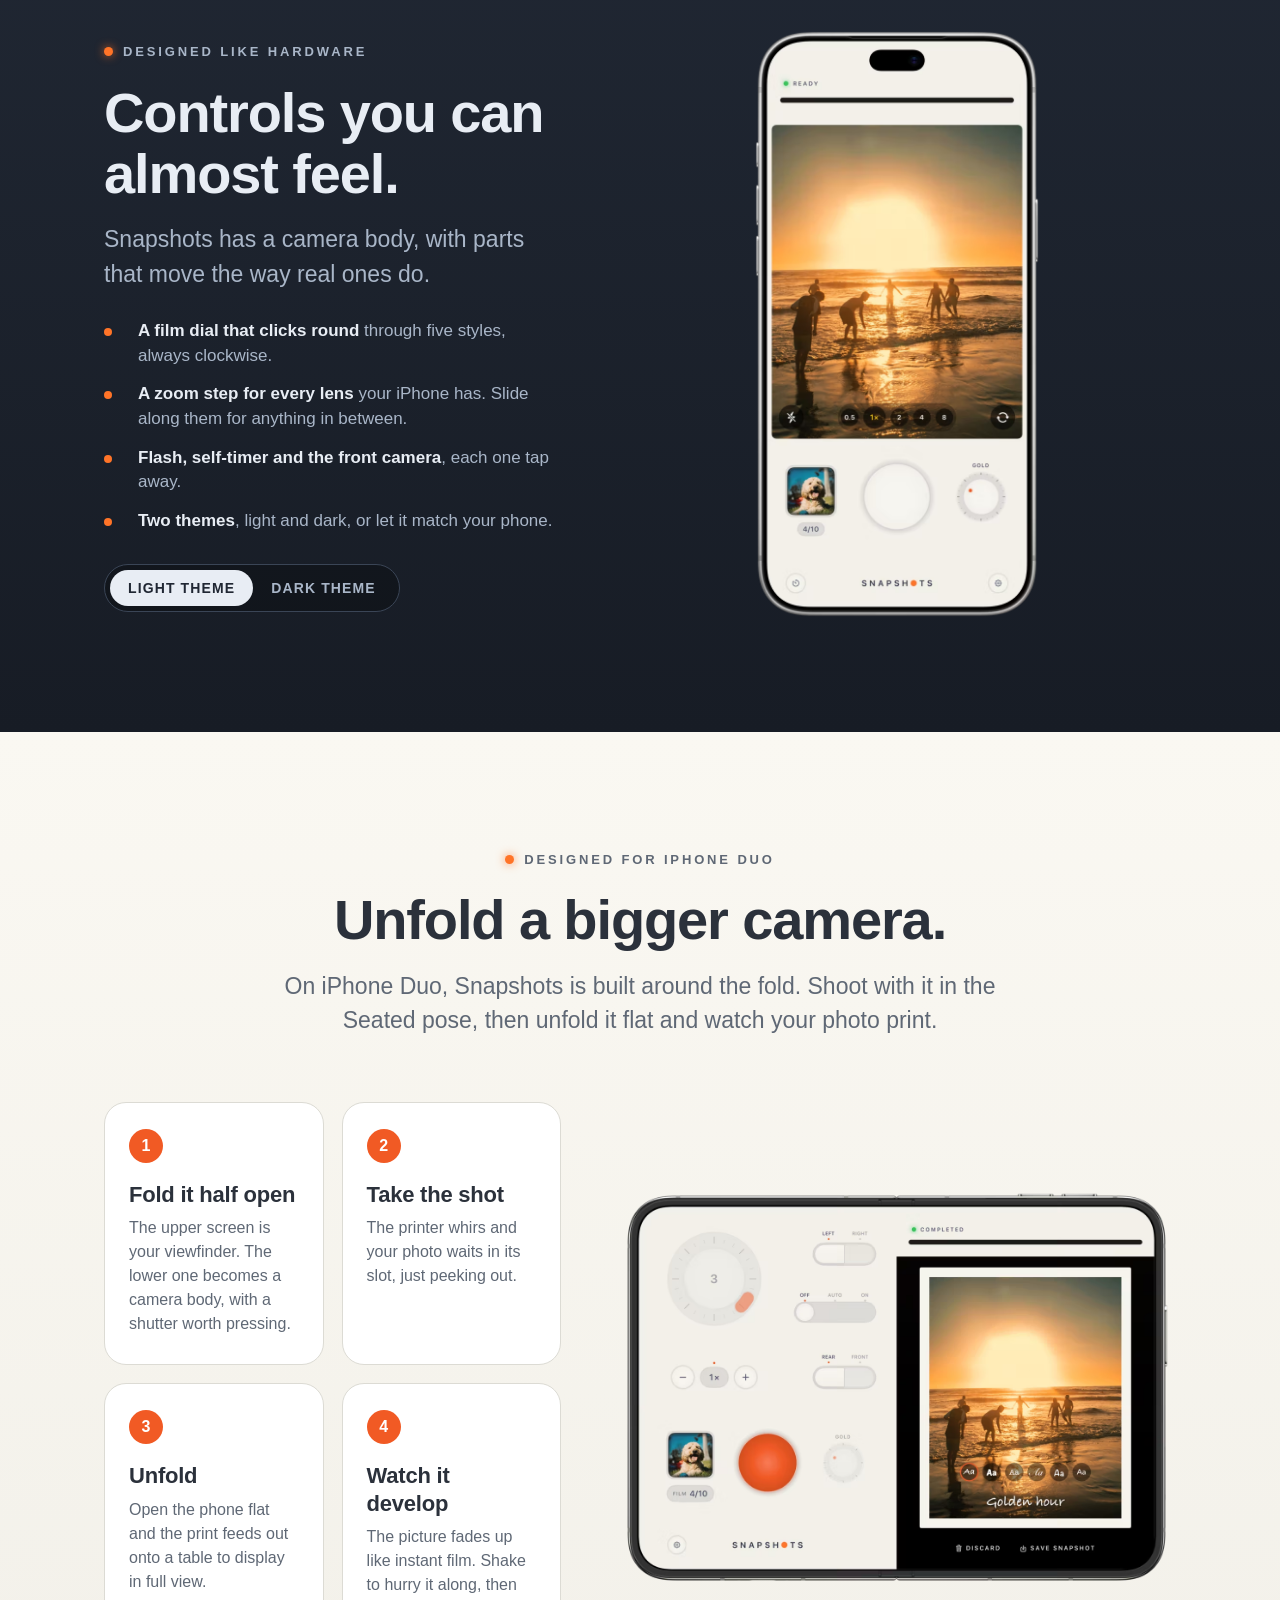
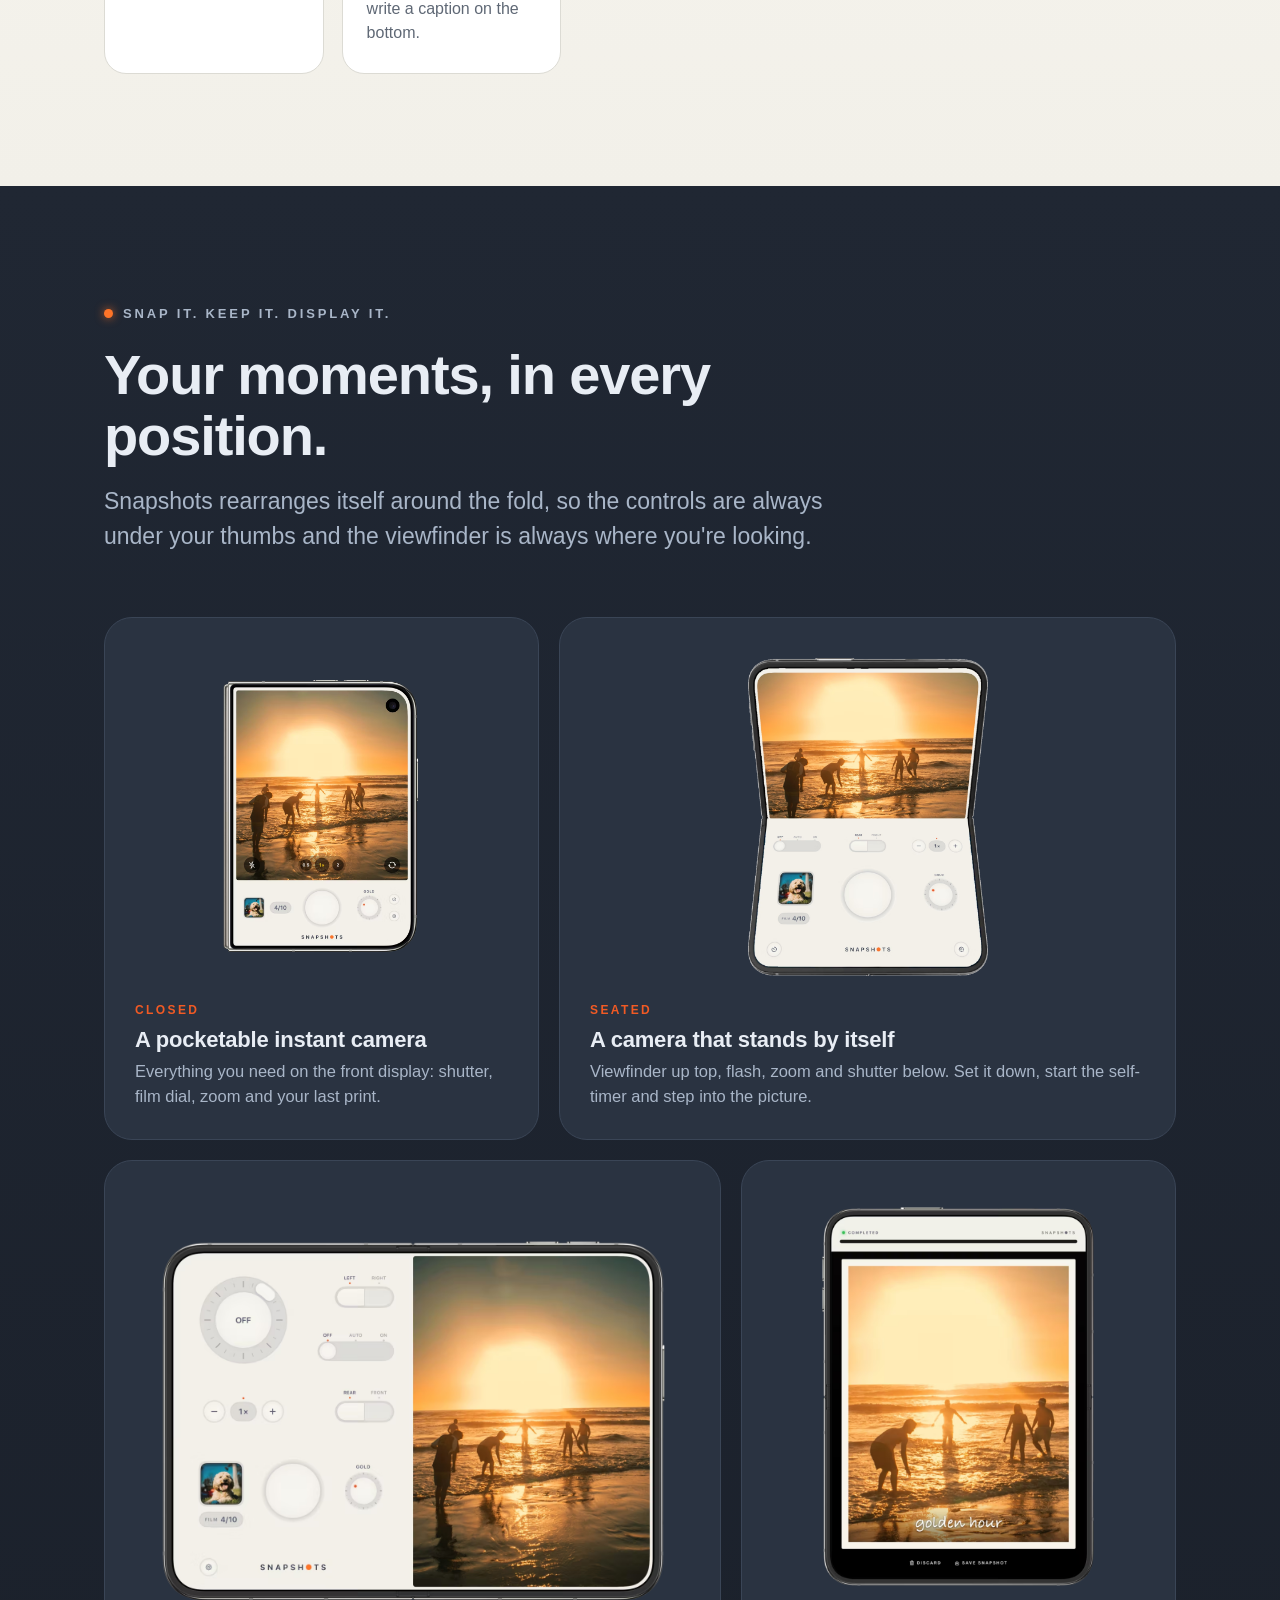
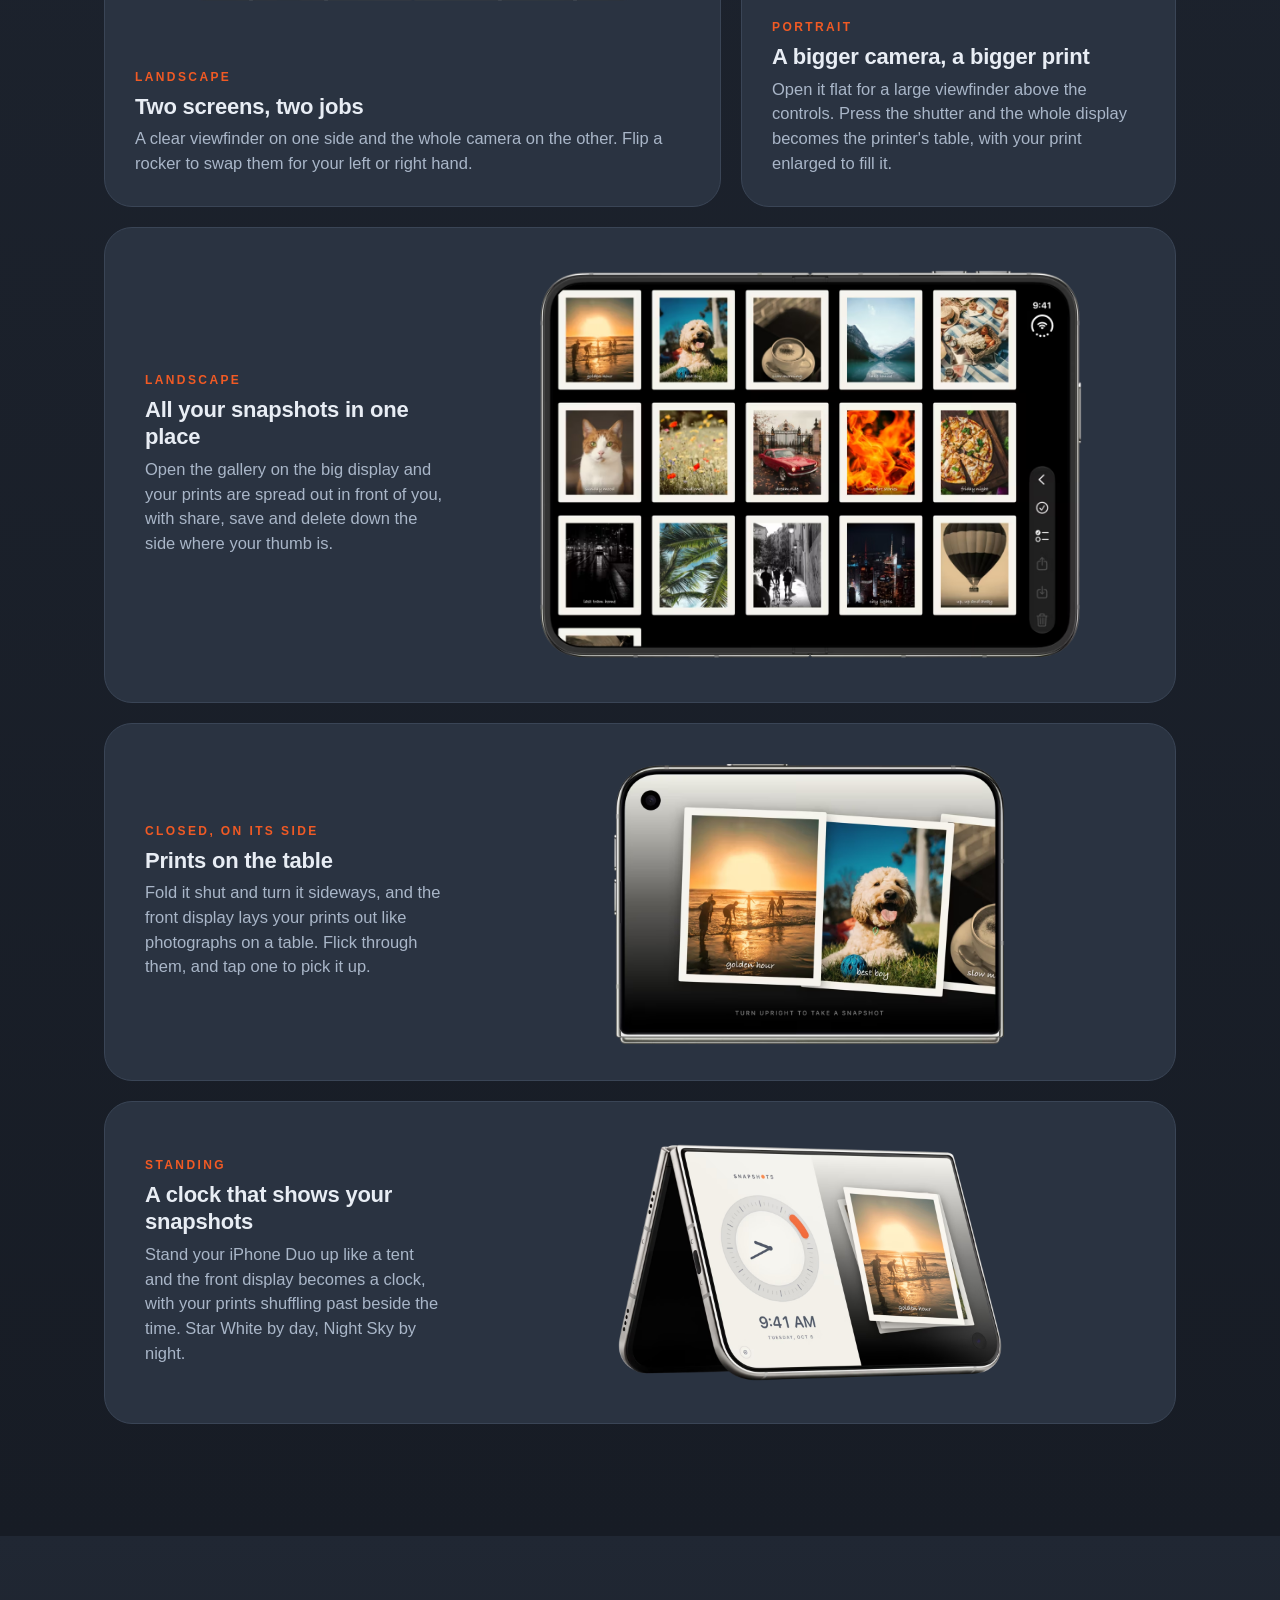
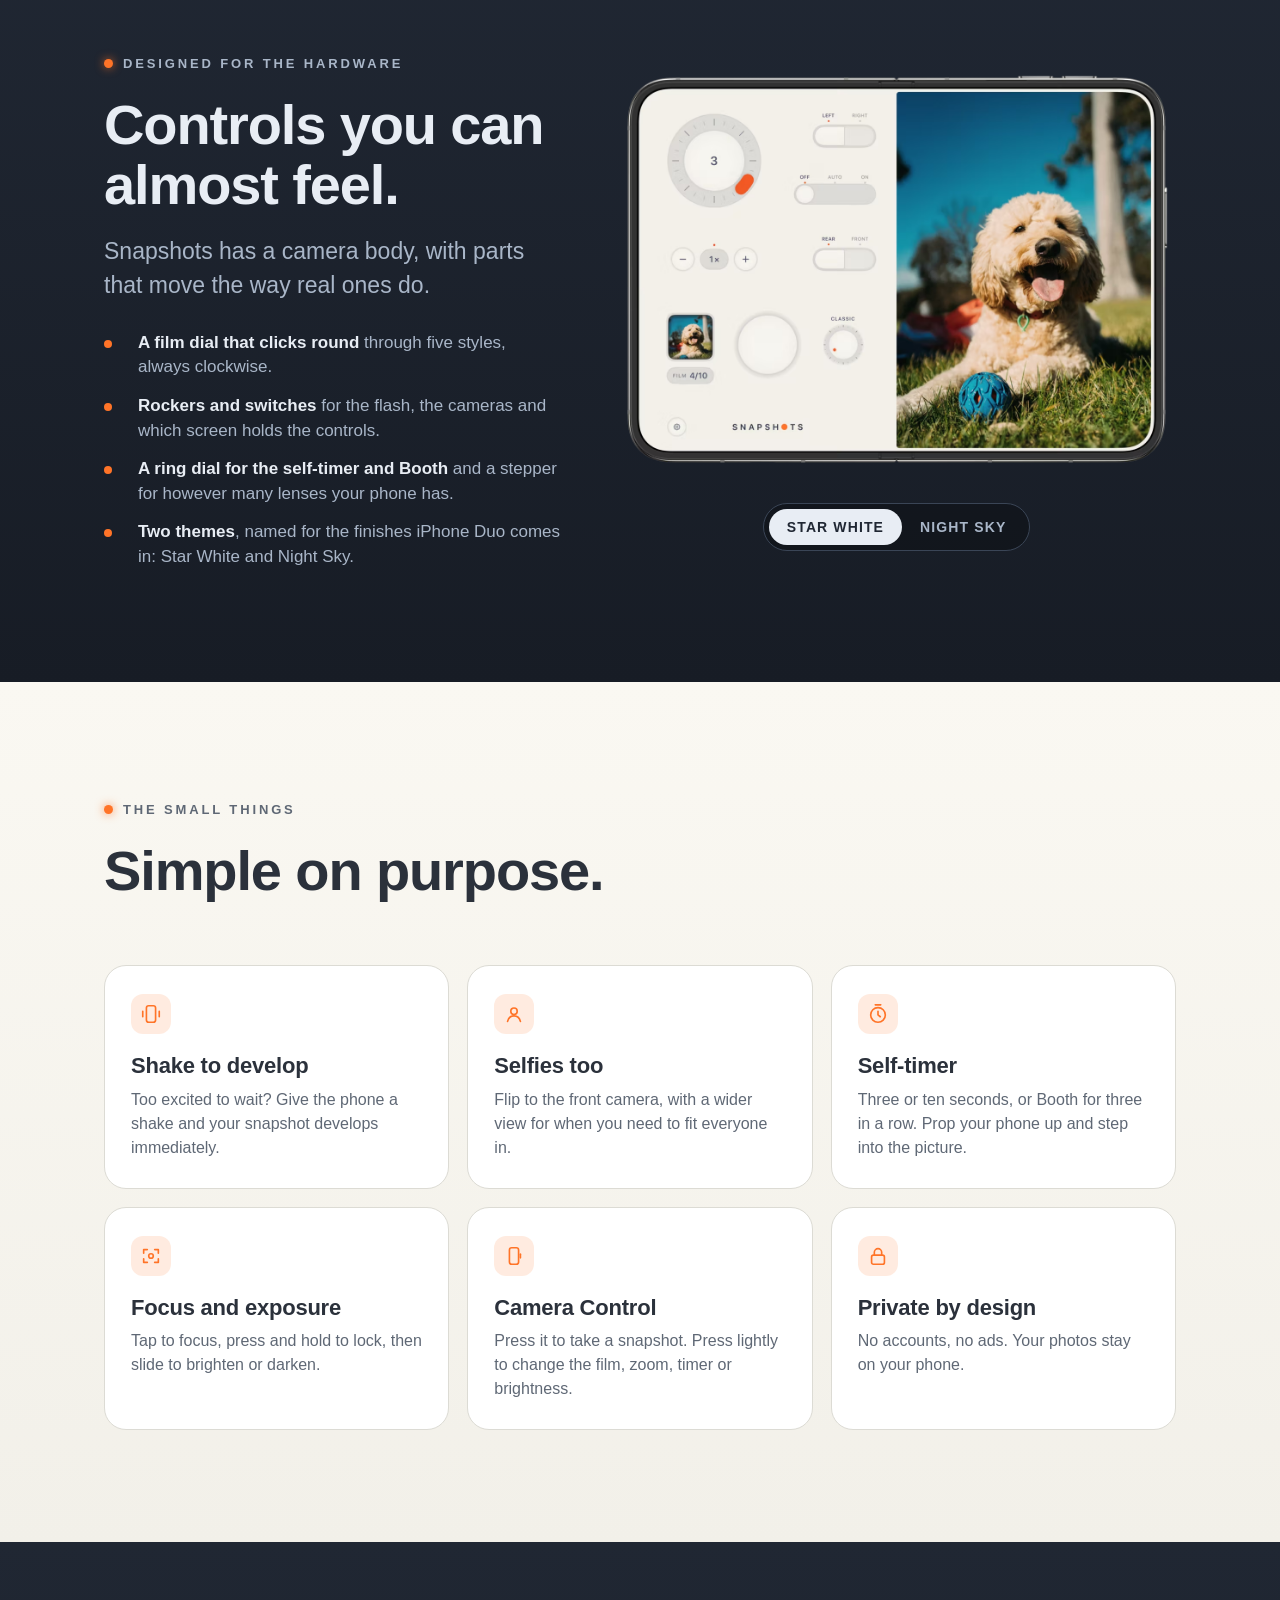
==== commit 4f8cae57: "App page: Folders section plays the app's folder opening on iPhone" ====
--- a/app/index.html
+++ b/app/index.html
@@ -80,7 +80,8 @@
     .duo-clip { position: relative; }
     .duo-clip video { position: absolute; left: 3.88%; top: 5.34%; width: 92.25%; height: 89.36%; object-fit: cover; border-radius: 3%; background: #000; }
     .duo-clip .bezel { position: relative; display: block; width: 100%; height: auto; pointer-events: none; }
-    .folders-art .device.mock { width: min(100%, 250px); margin: 0 auto; }
+    .folders-art .iphone-clip { width: min(100%, 270px); margin: 0 auto; }
+    .iphone-clip video { left: 5.1%; top: 2.2%; width: 89.8%; height: 95.6%; border-radius: 12% / 5.6%; }
     @media (max-width: 560px) { .board-pair { width: min(100%, 330px); } #boards .pose.across { margin-top: 40px; } }
     /* The chart position, under the hero's buttons. */
     .chart-rank { display: inline-flex; align-items: center; gap: 18px; margin-top: 30px; padding-top: 26px; border-top: 1px solid var(--line); }
@@ -337,7 +338,7 @@
   <div class="wrap">
     <div class="booth-row reveal">
       <figure class="booth-art folders-art">
-        <div class="device mock"><picture><source srcset="m/folders.avif?v=1" type="image/avif"><img src="m/folders.png?v=1" width="560" height="1142" alt="Folders in the Snapshots gallery, each with a stack of prints on its cover." loading="lazy"></picture></div>
+        <div class="device mock duo-clip iphone-clip"><video autoplay muted loop playsinline preload="metadata" poster="folders-poster.jpg?v=1" aria-label="The Folders tab in Snapshots on an iPhone: the Road Trip folder is tapped, its front falls open and its prints come out to fill the screen."><source src="folders.mp4?v=1" type="video/mp4"></video><img class="bezel" src="m/bezel-iphone.png?v=1" width="735" height="1500" alt="" aria-hidden="true"></div>
       </figure>
       <div class="booth-text">
         <span class="eyebrow">New in 1.2</span>
@@ -381,7 +382,7 @@
               <span class="cap hand">golden hour</span>
               <p>Last swim of the summer. We stayed in until the sun went down, then walked back barefoot with sand everywhere.</p>
             </div>
-            <div class="print front face"><div class="photo"><img src="photo.jpg" alt="Friends in the sea at sunset, captioned golden hour." loading="lazy"><span class="cap hand">golden hour</span></div></div>
+            <div class="print front face"><div class="photo"><img src="photo.jpg" alt="Friends in the sea at sunset, captioned golden hour with a sun emoji." loading="lazy"><span class="cap hand">golden hour ☀️</span></div></div>
           </div>
         </div>
         <figcaption class="flip-hint"><span class="by-hover">Hover to turn it over</span><span class="by-tap">Tap to turn it over</span></figcaption>
@@ -708,6 +709,12 @@
       </div>
     </div>
     <div class="reviews reveal">
+      <figure class="review">
+        <div class="stars" aria-label="5 out of 5 stars">★★★★★</div>
+        <h3>So cool!</h3>
+        <blockquote>Very clean app, super fun to use. All the charm that Instagram USED to have and has been chipped away at throughout the years. I especially like the unique share-ability with the photo boards and fridge.</blockquote>
+        <figcaption>BudYourLife</figcaption>
+      </figure>
       <figure class="review">
         <div class="stars" aria-label="5 out of 5 stars">★★★★★</div>
         <h3>Replaced My Camera App!</h3>
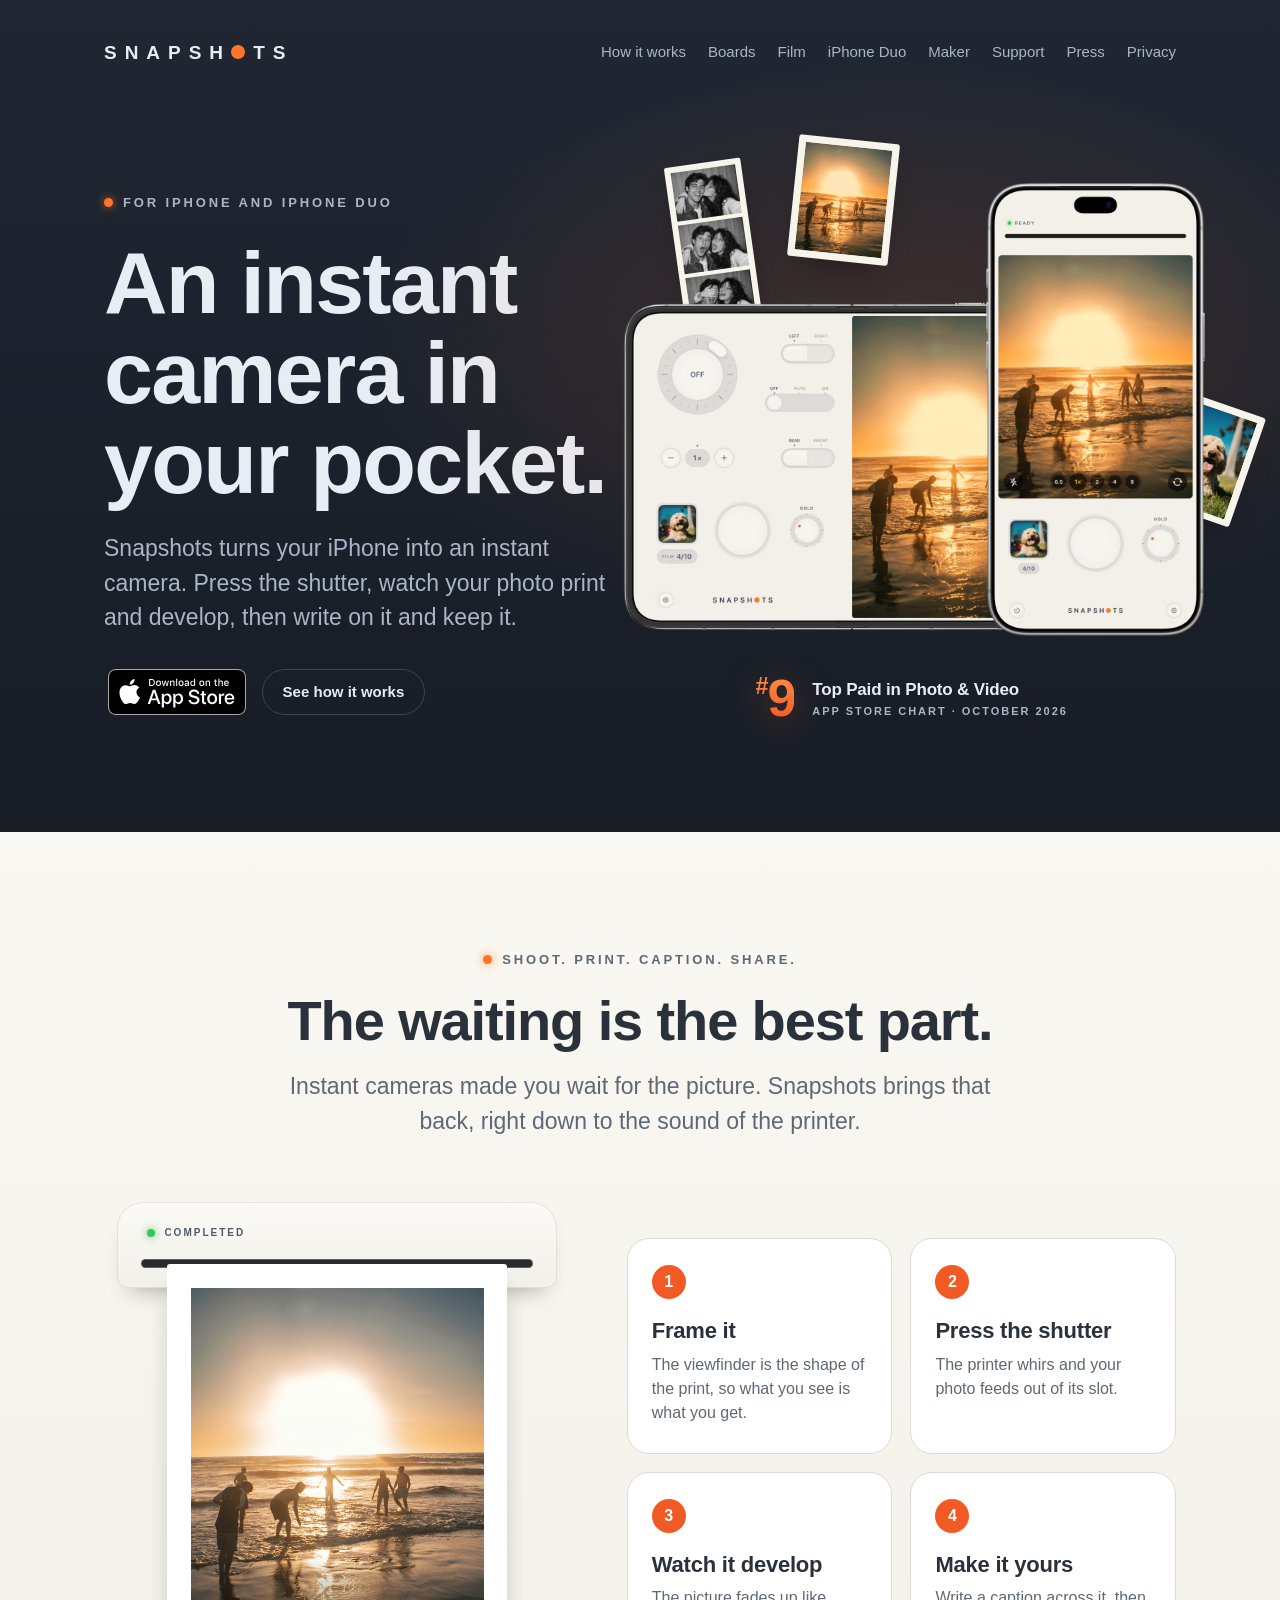
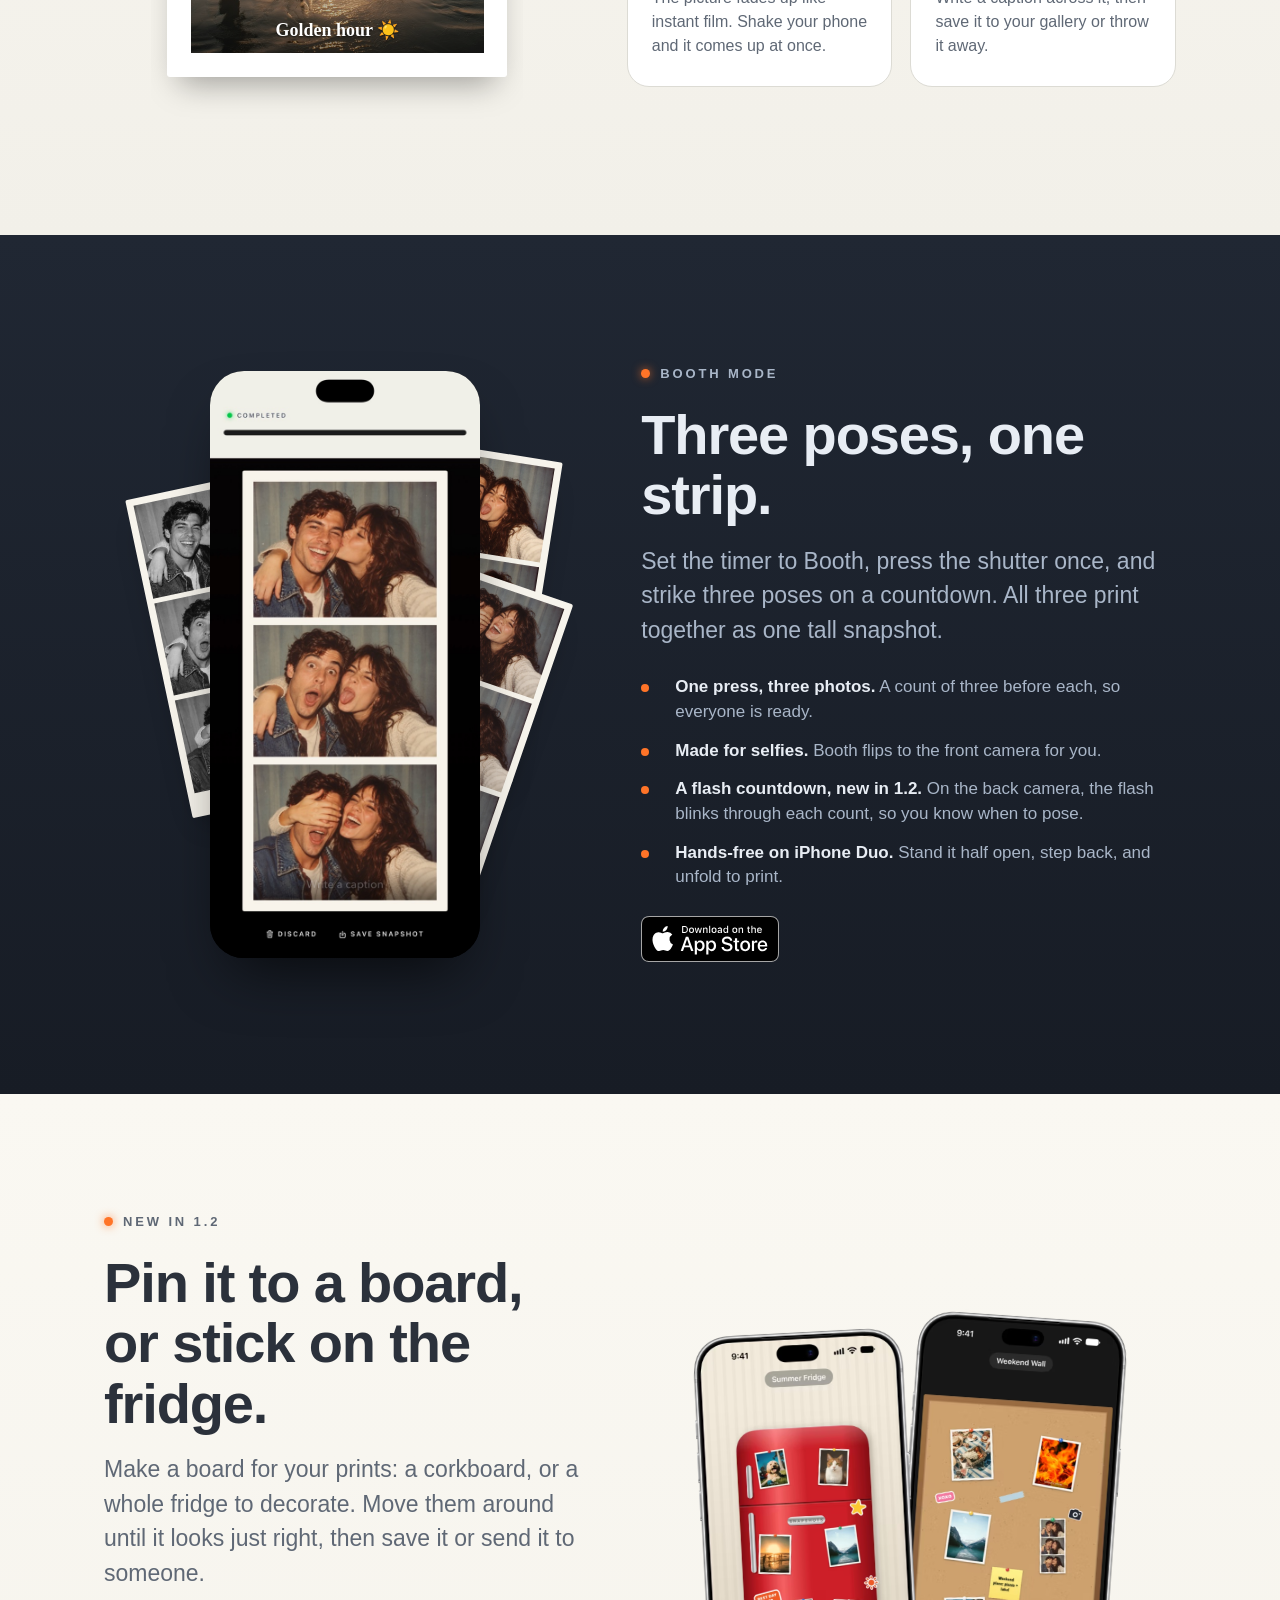
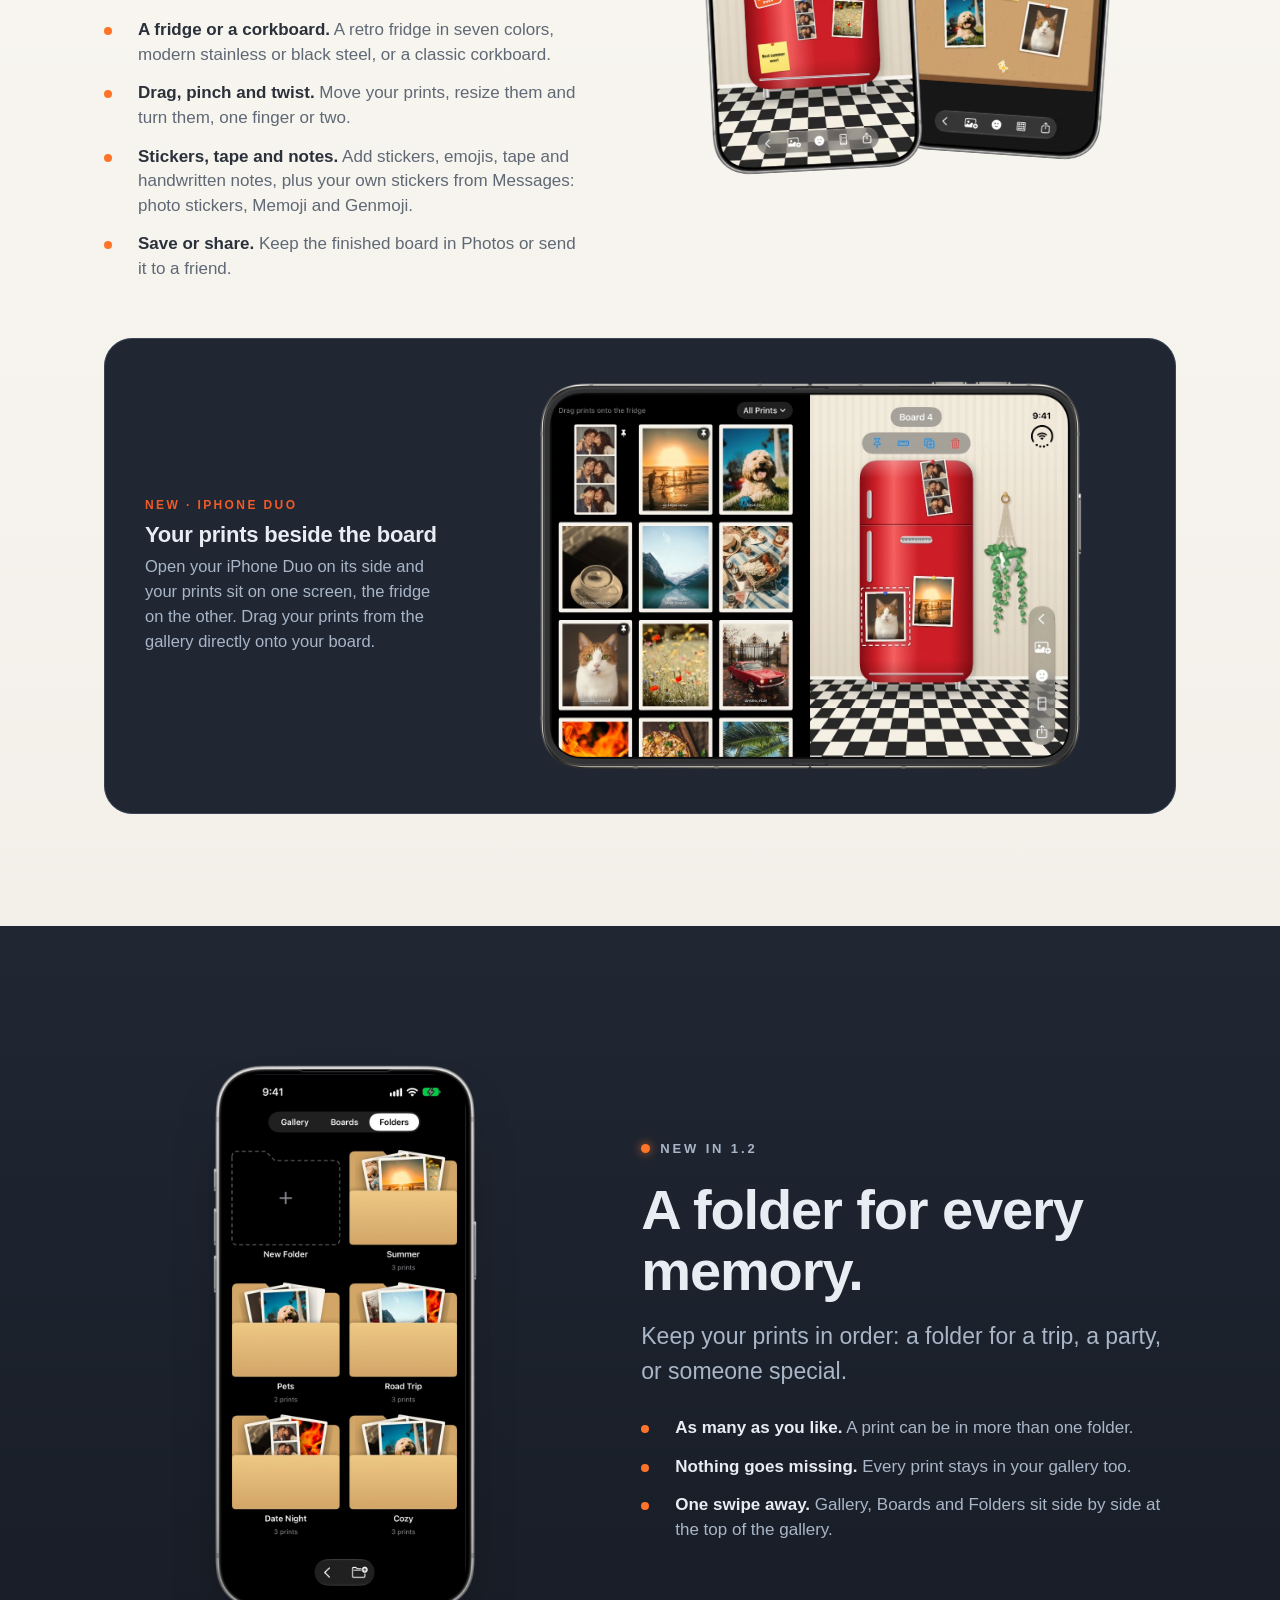
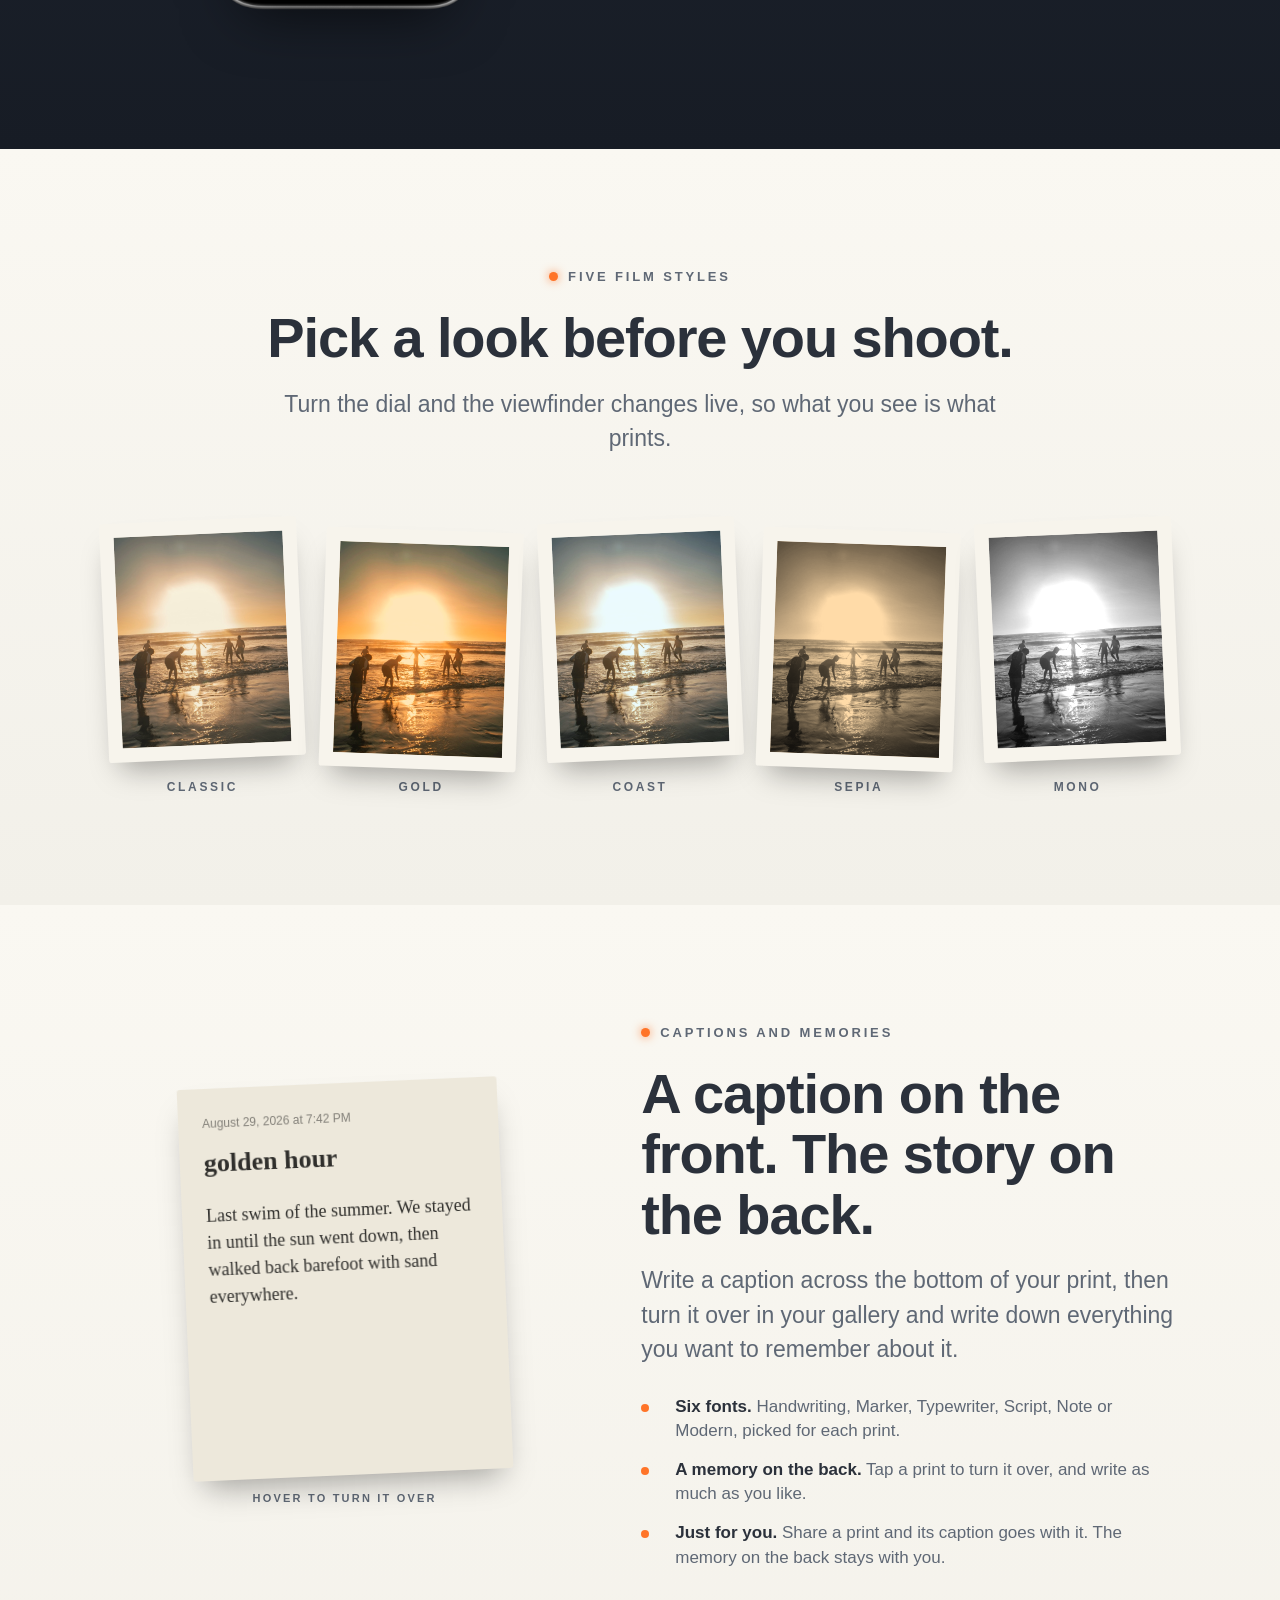
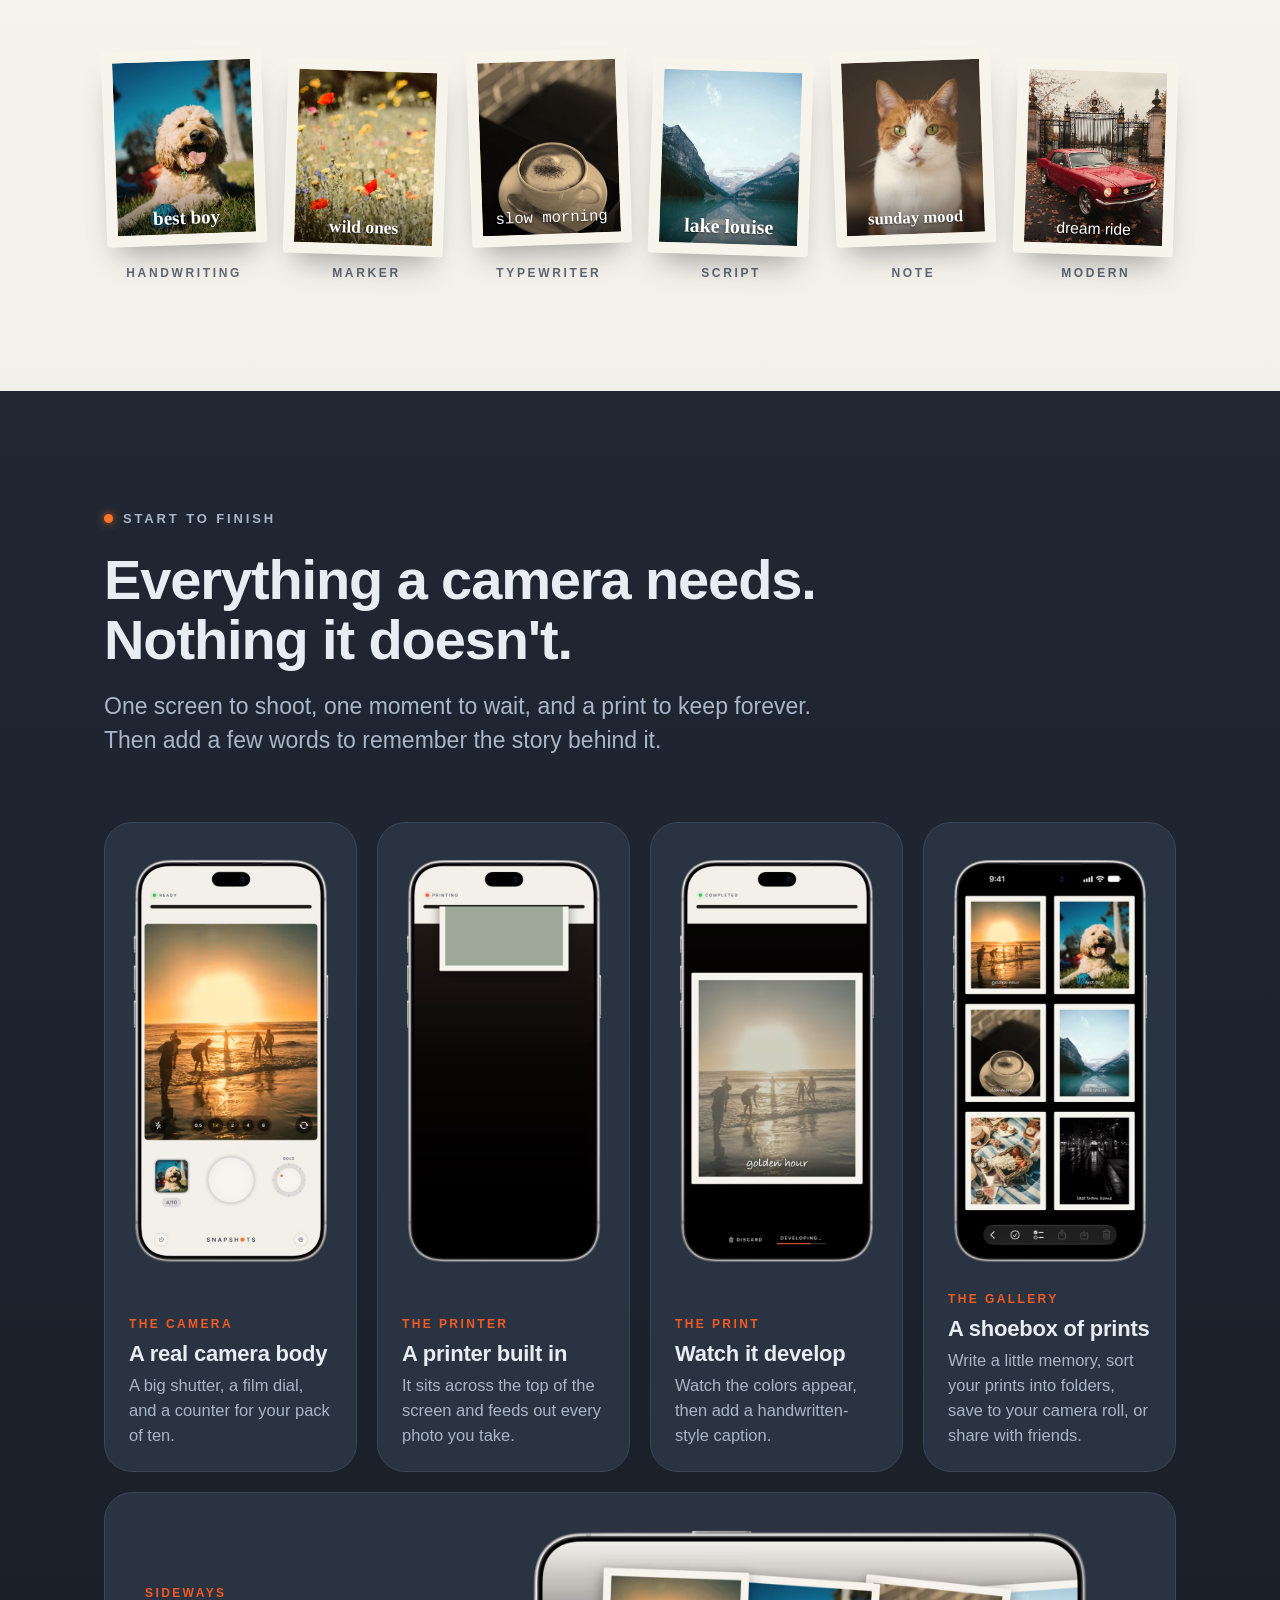
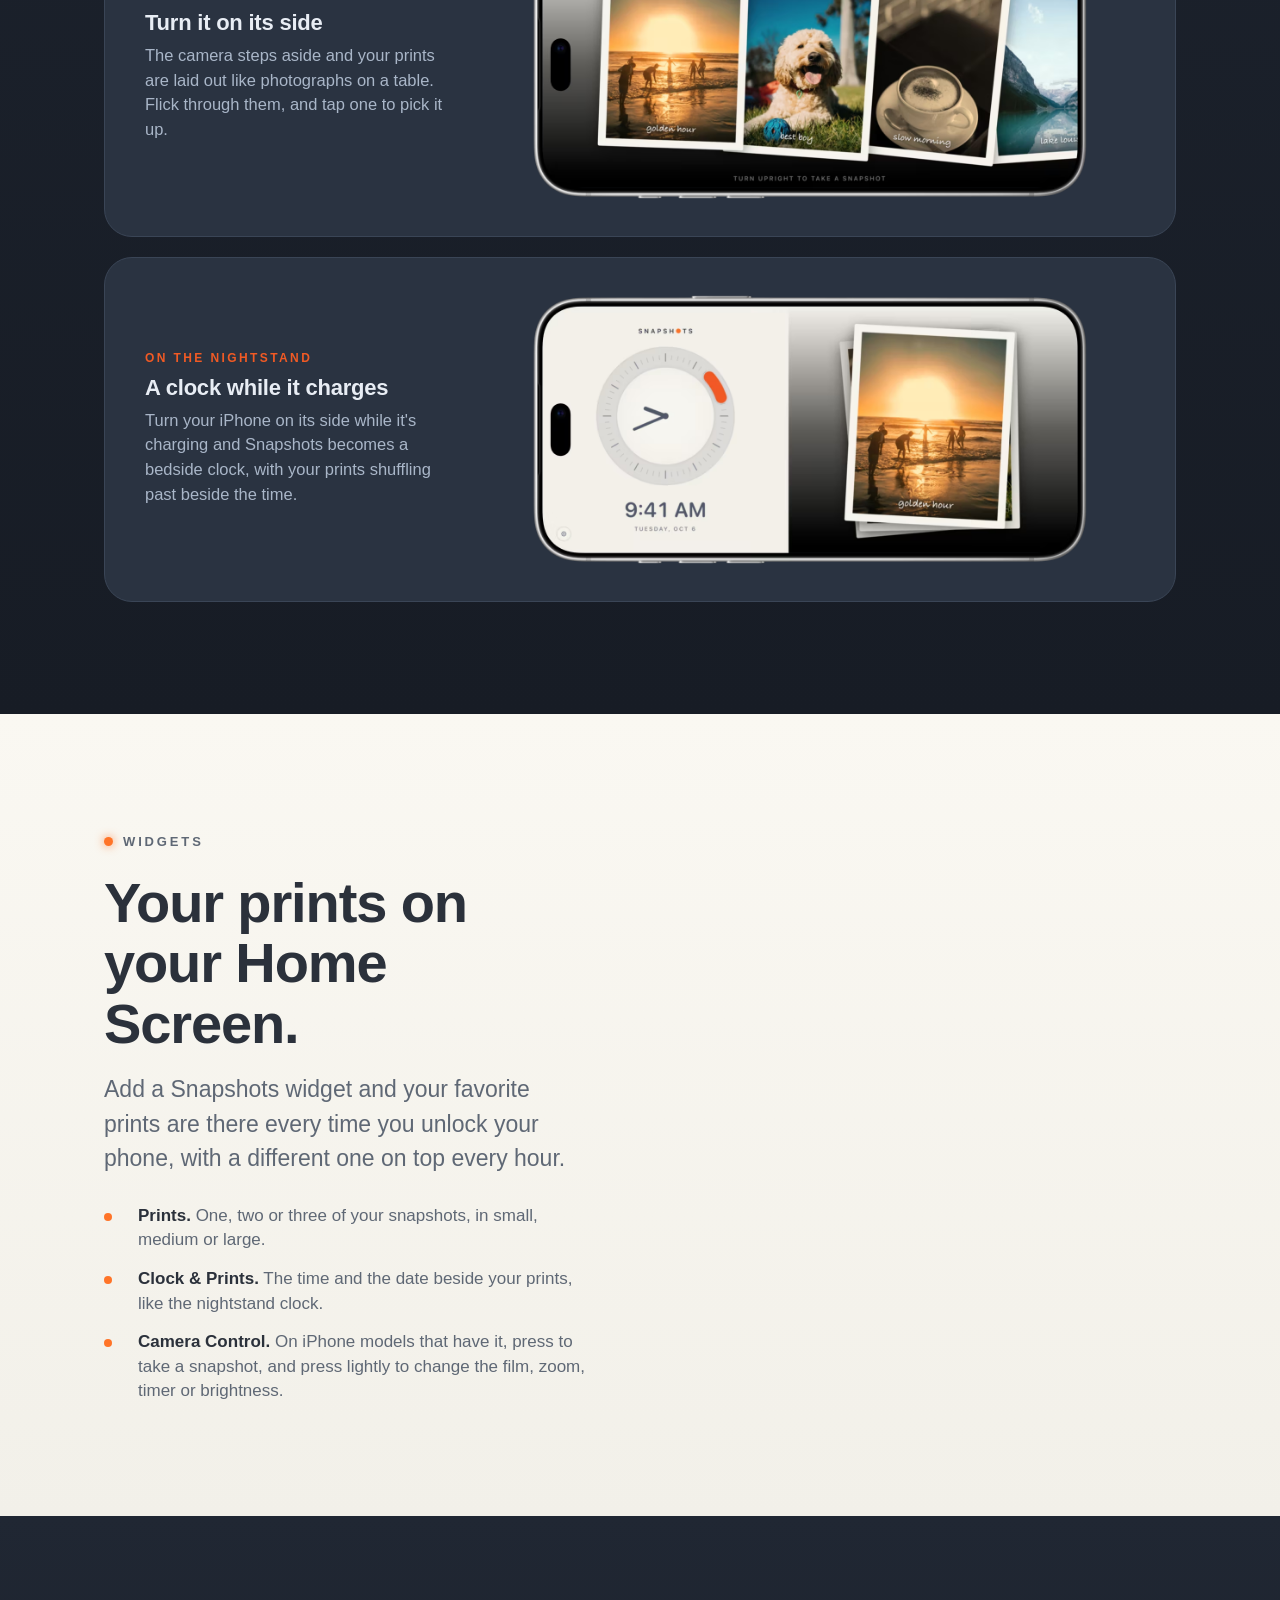
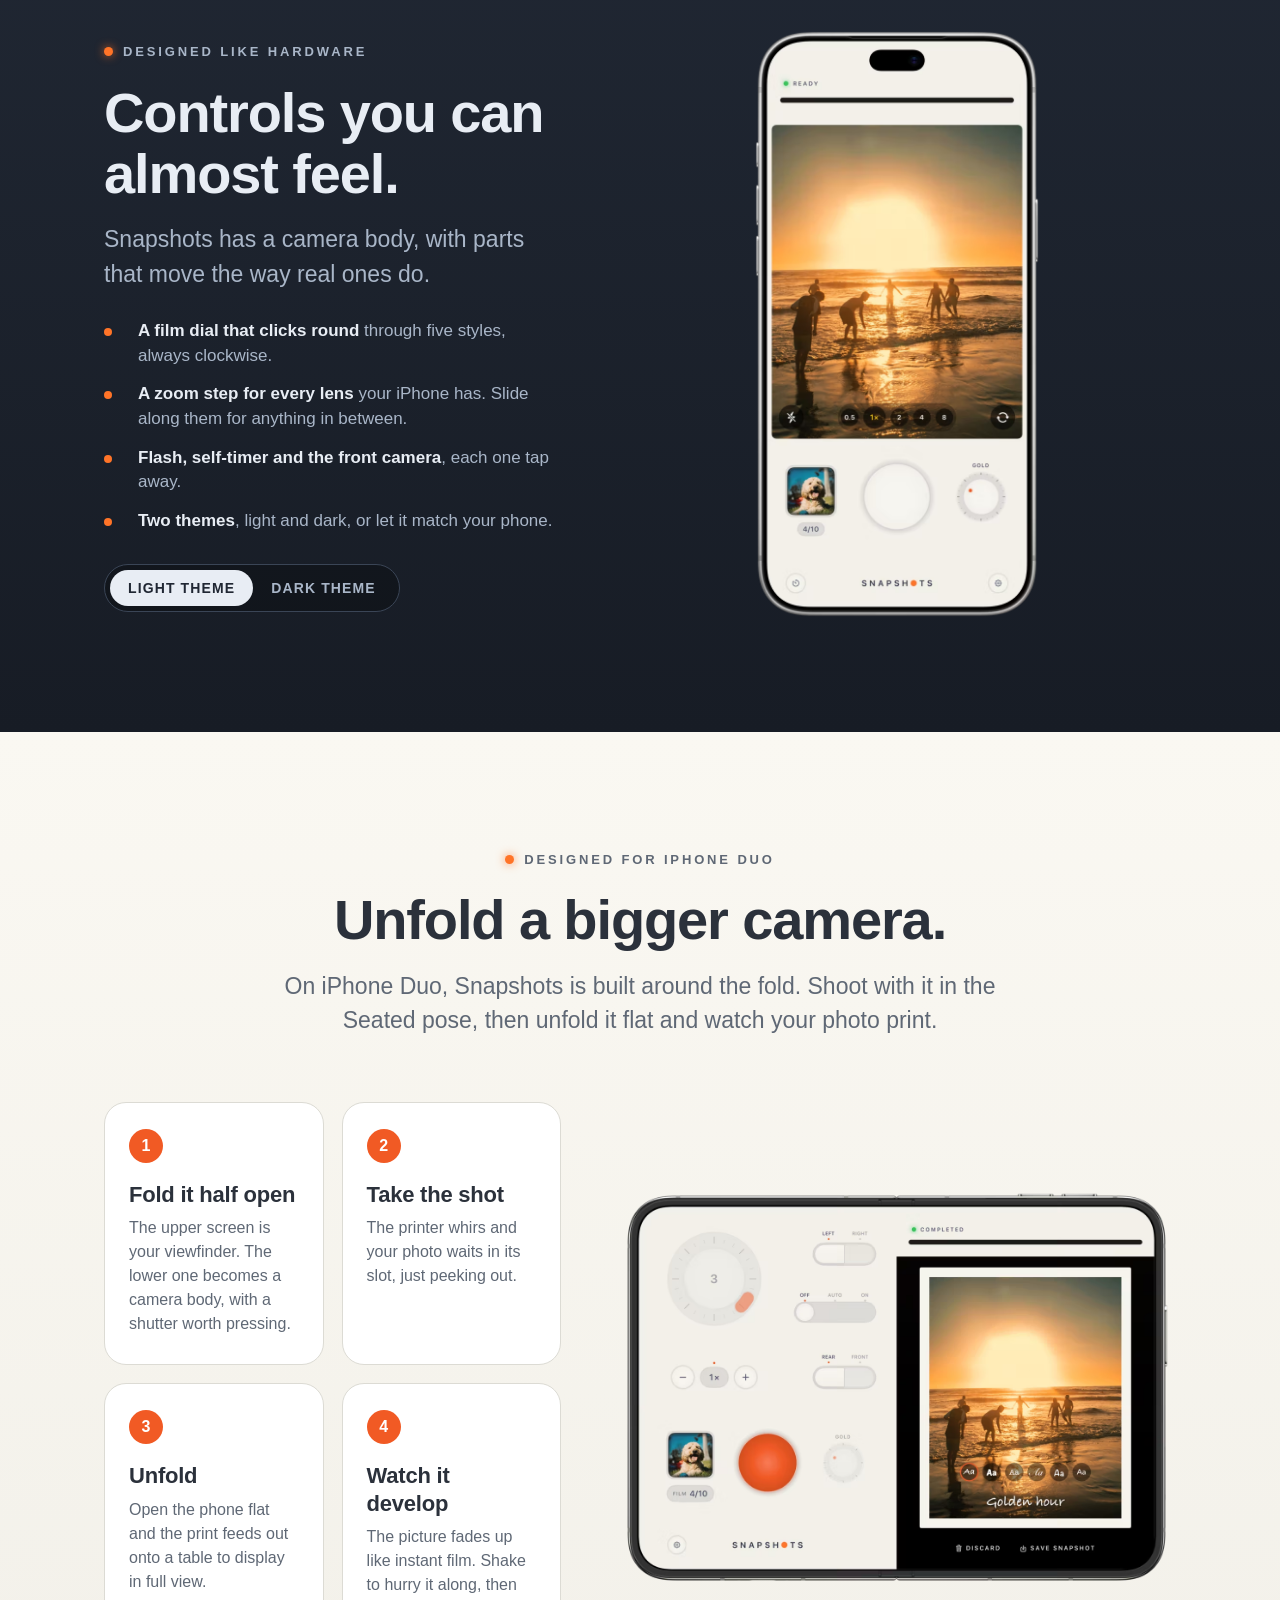
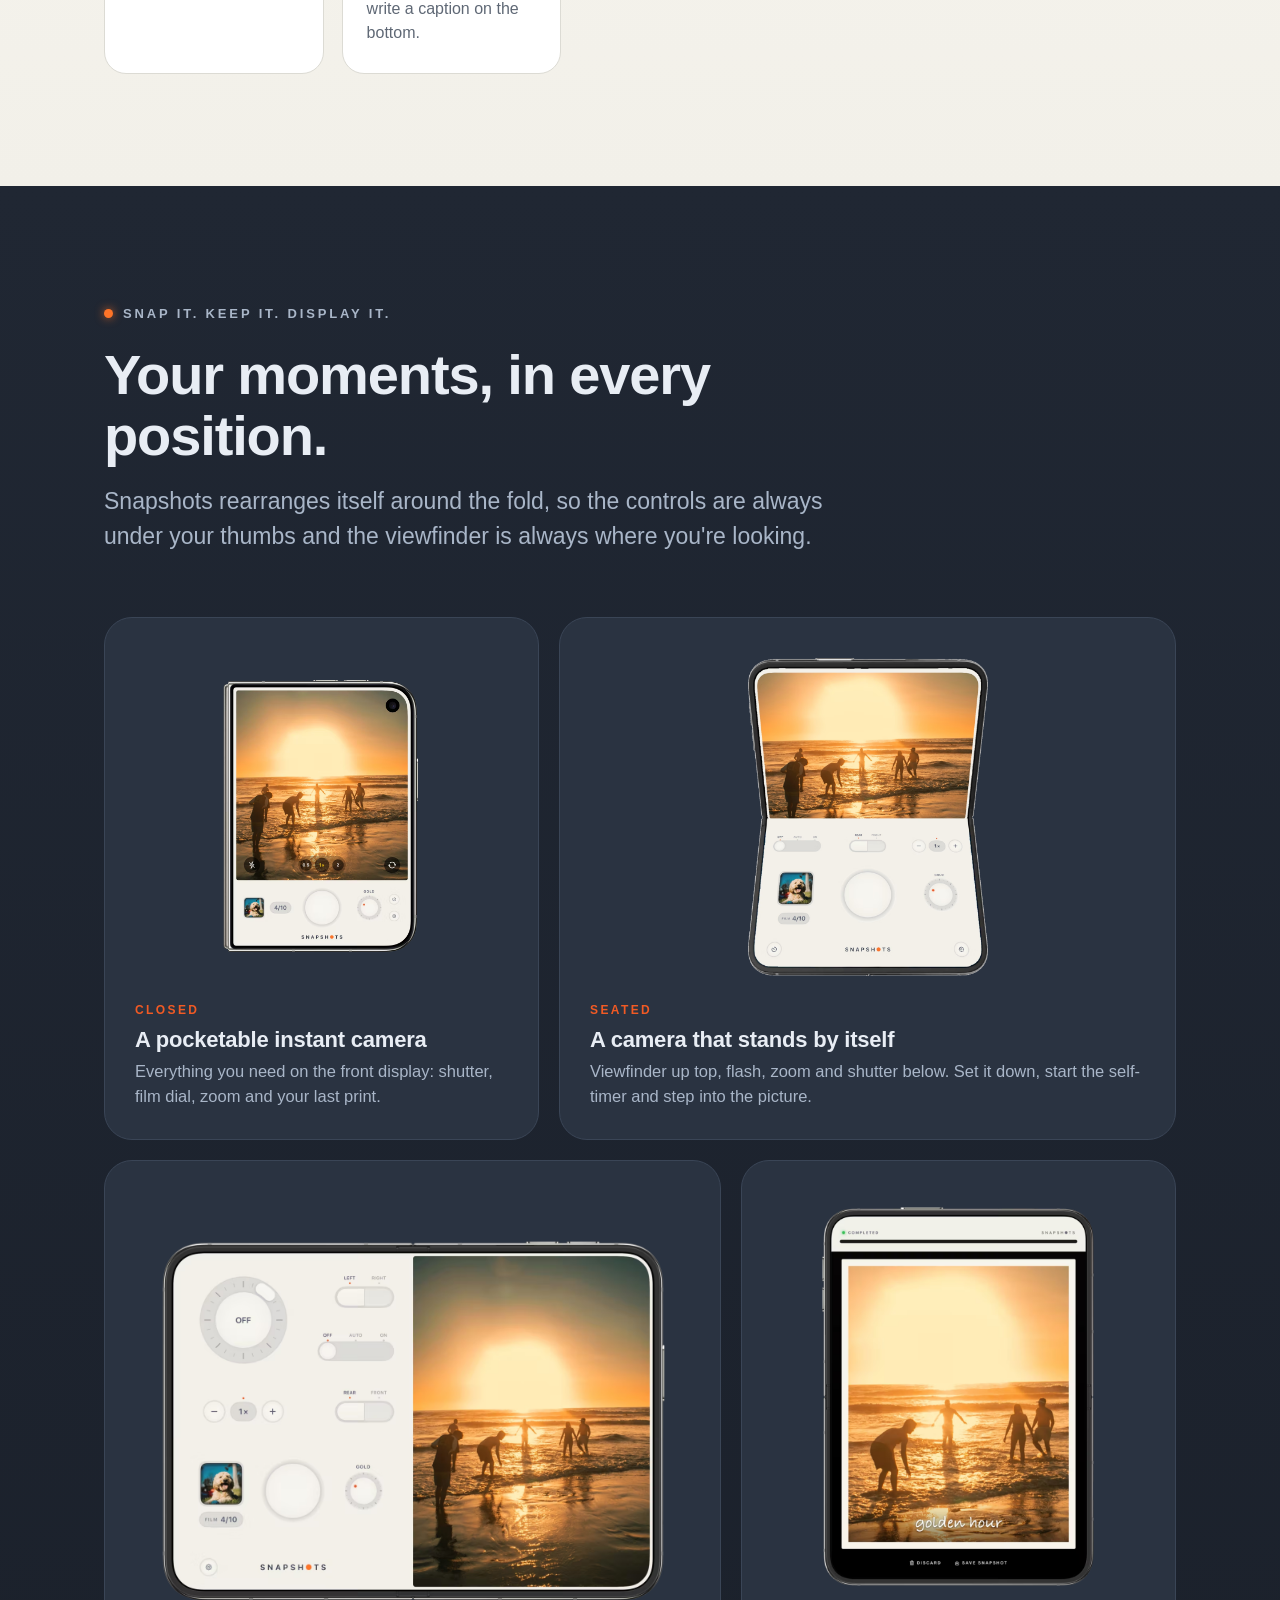
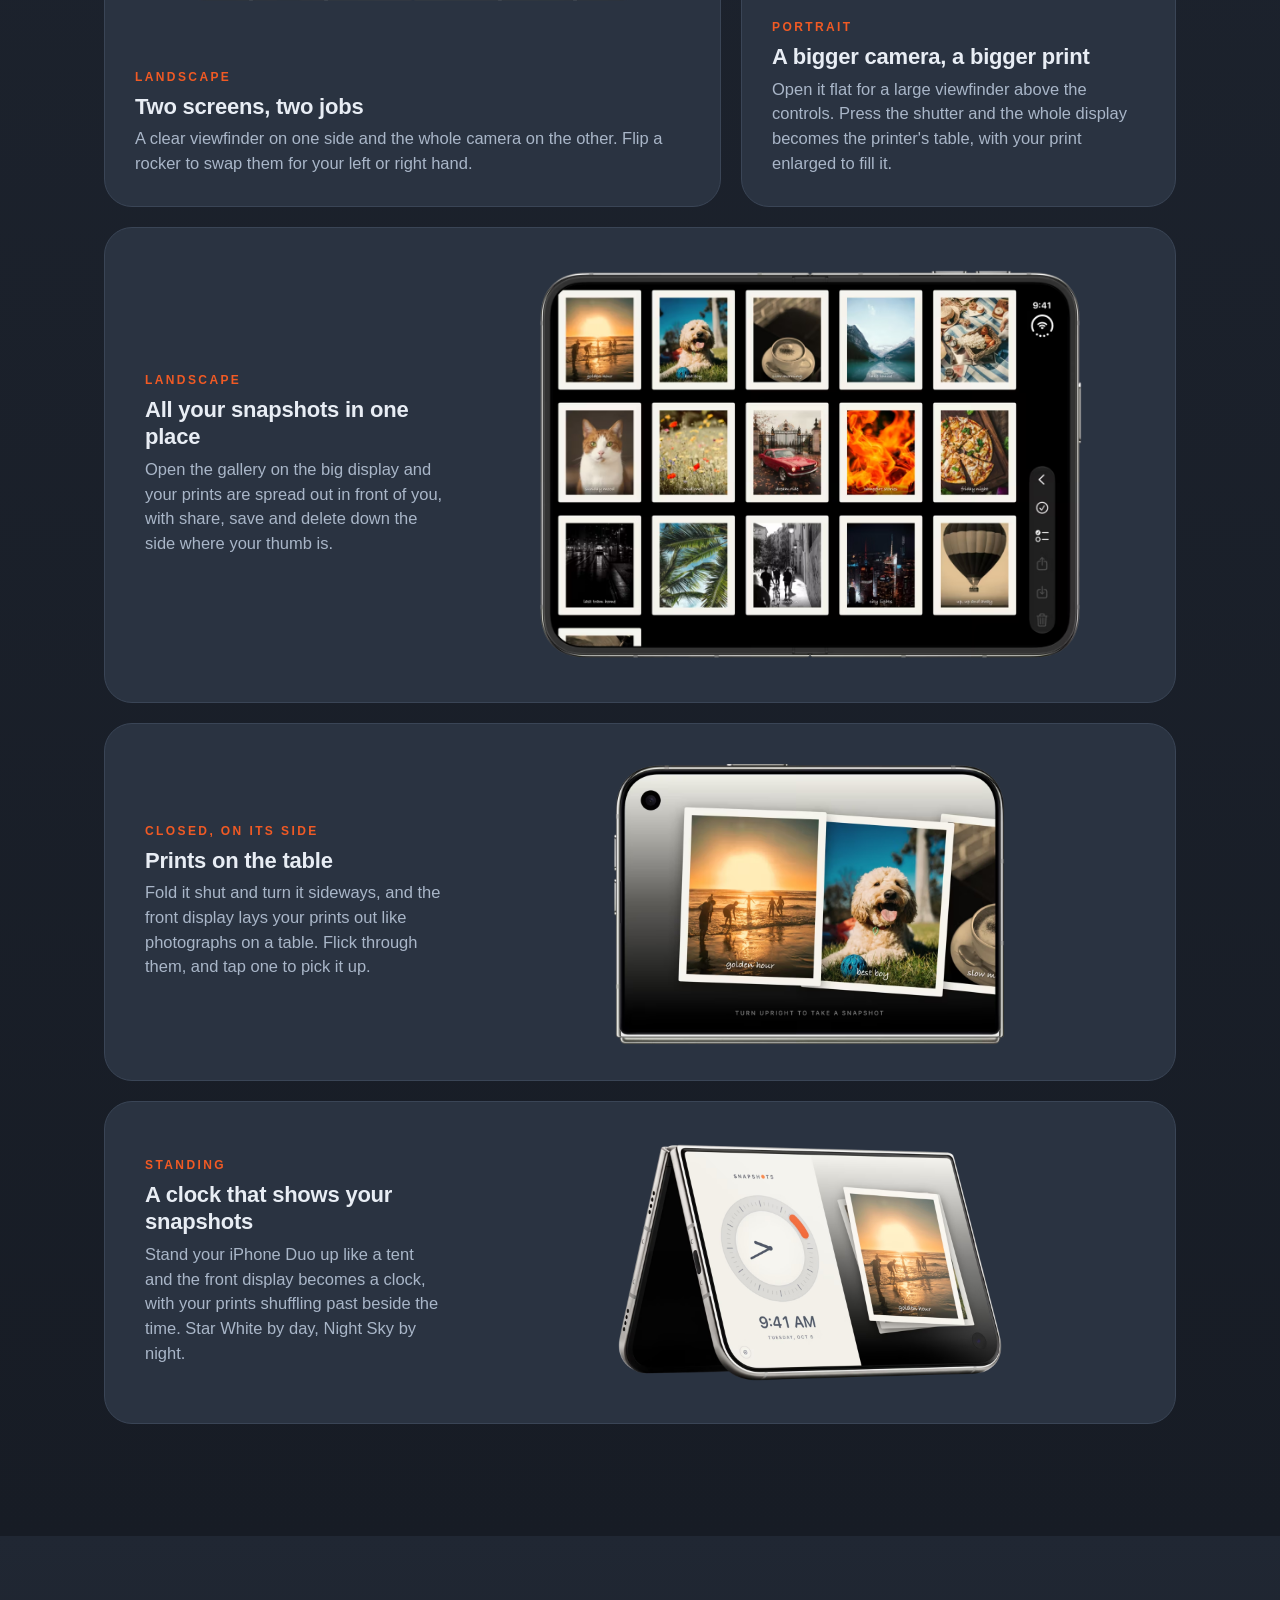
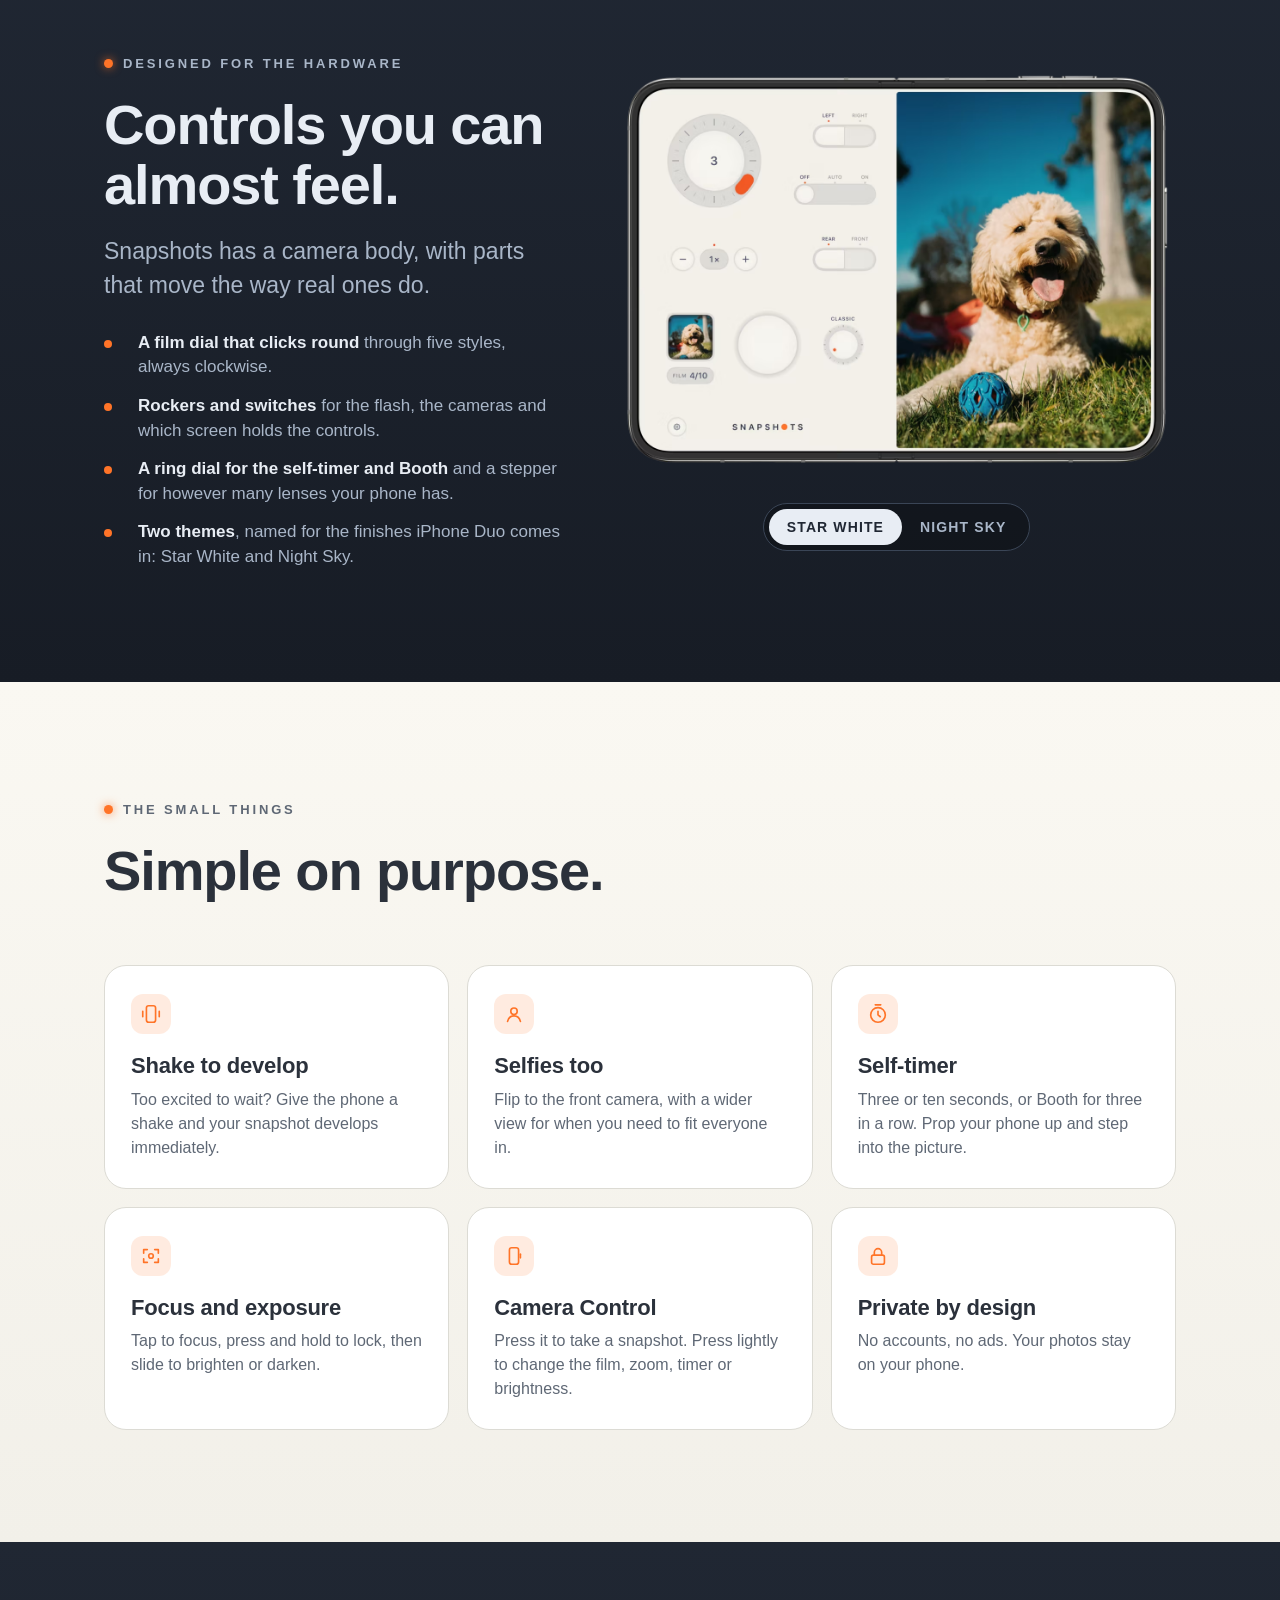
==== commit e5a7f564: "Smaller press clippings; Press in the nav; support heading" ====
--- a/app/index.html
+++ b/app/index.html
@@ -201,6 +201,7 @@
       <a href="#duo">iPhone Duo</a>
       <a href="#maker">Maker</a>
       <a href="../support/">Support</a>
+      <a href="../press/">Press</a>
       <a href="../privacy/">Privacy</a>
     </div>
   </div>
